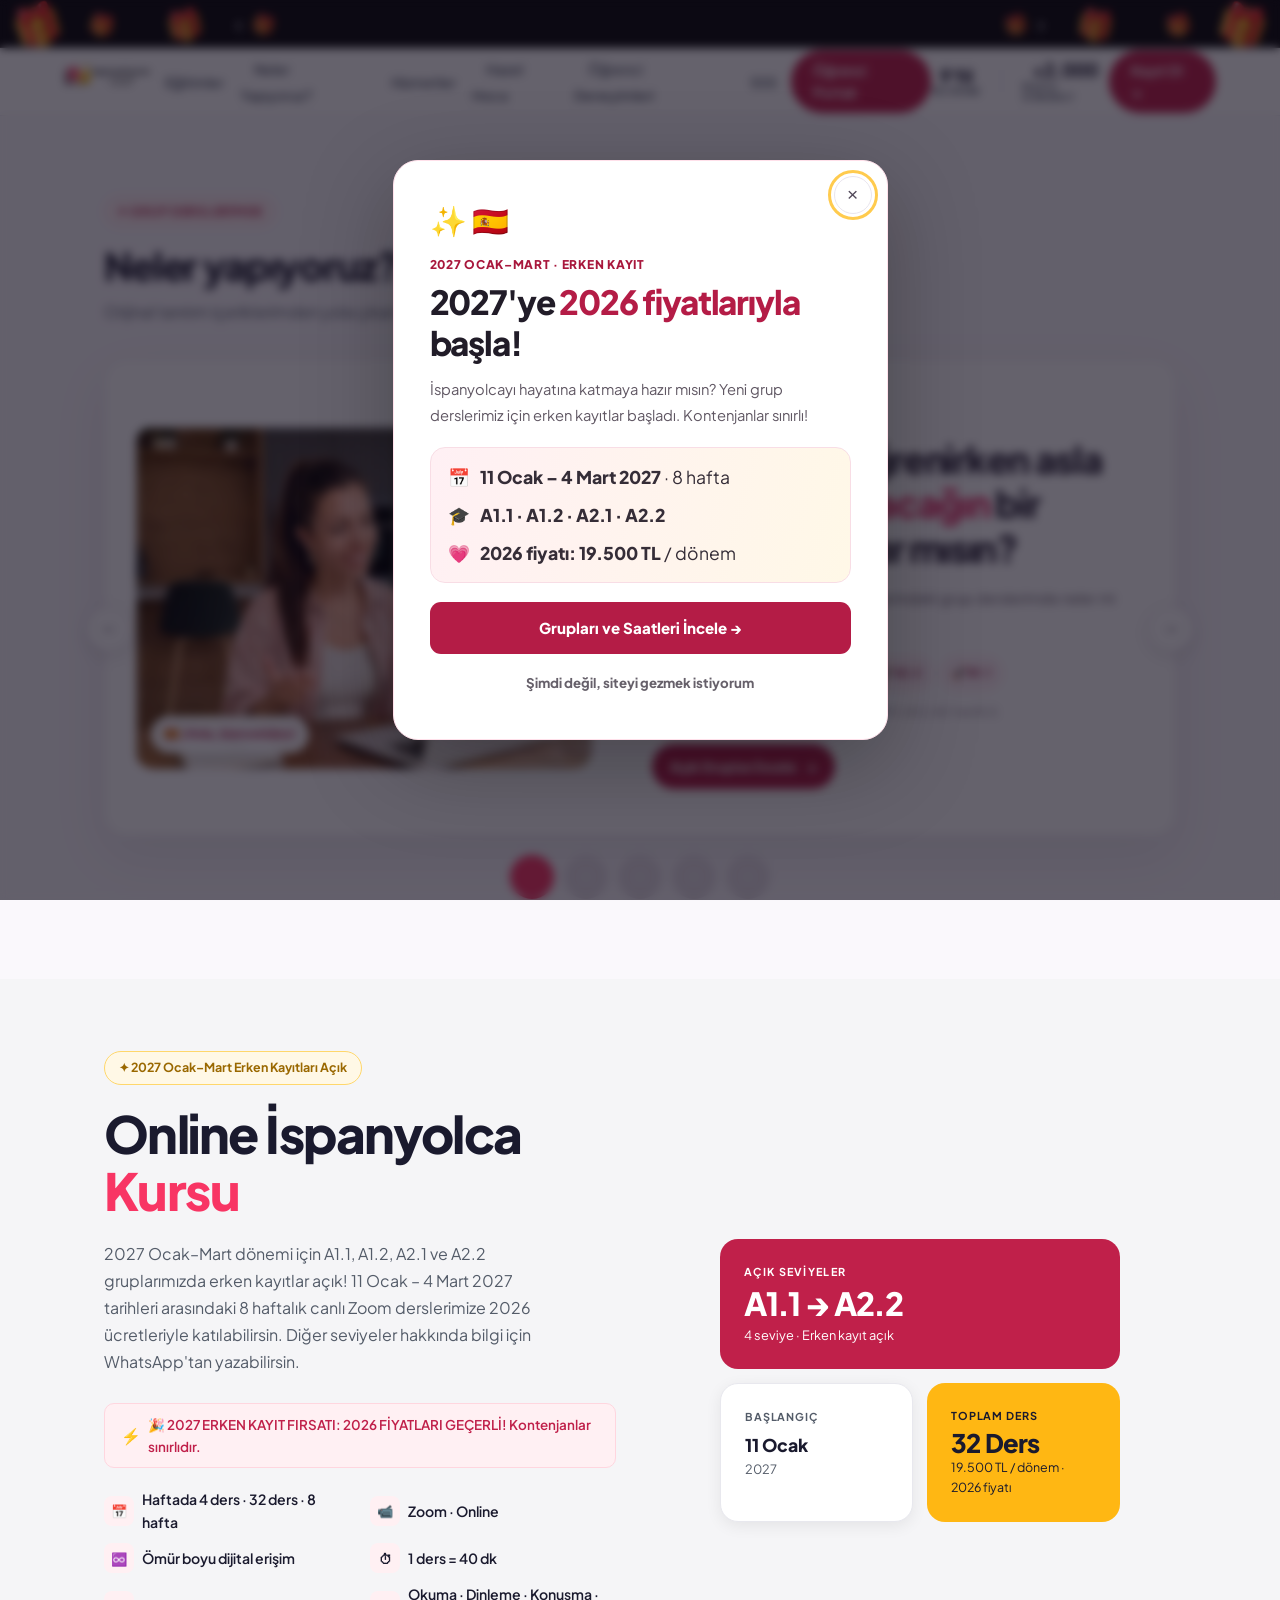
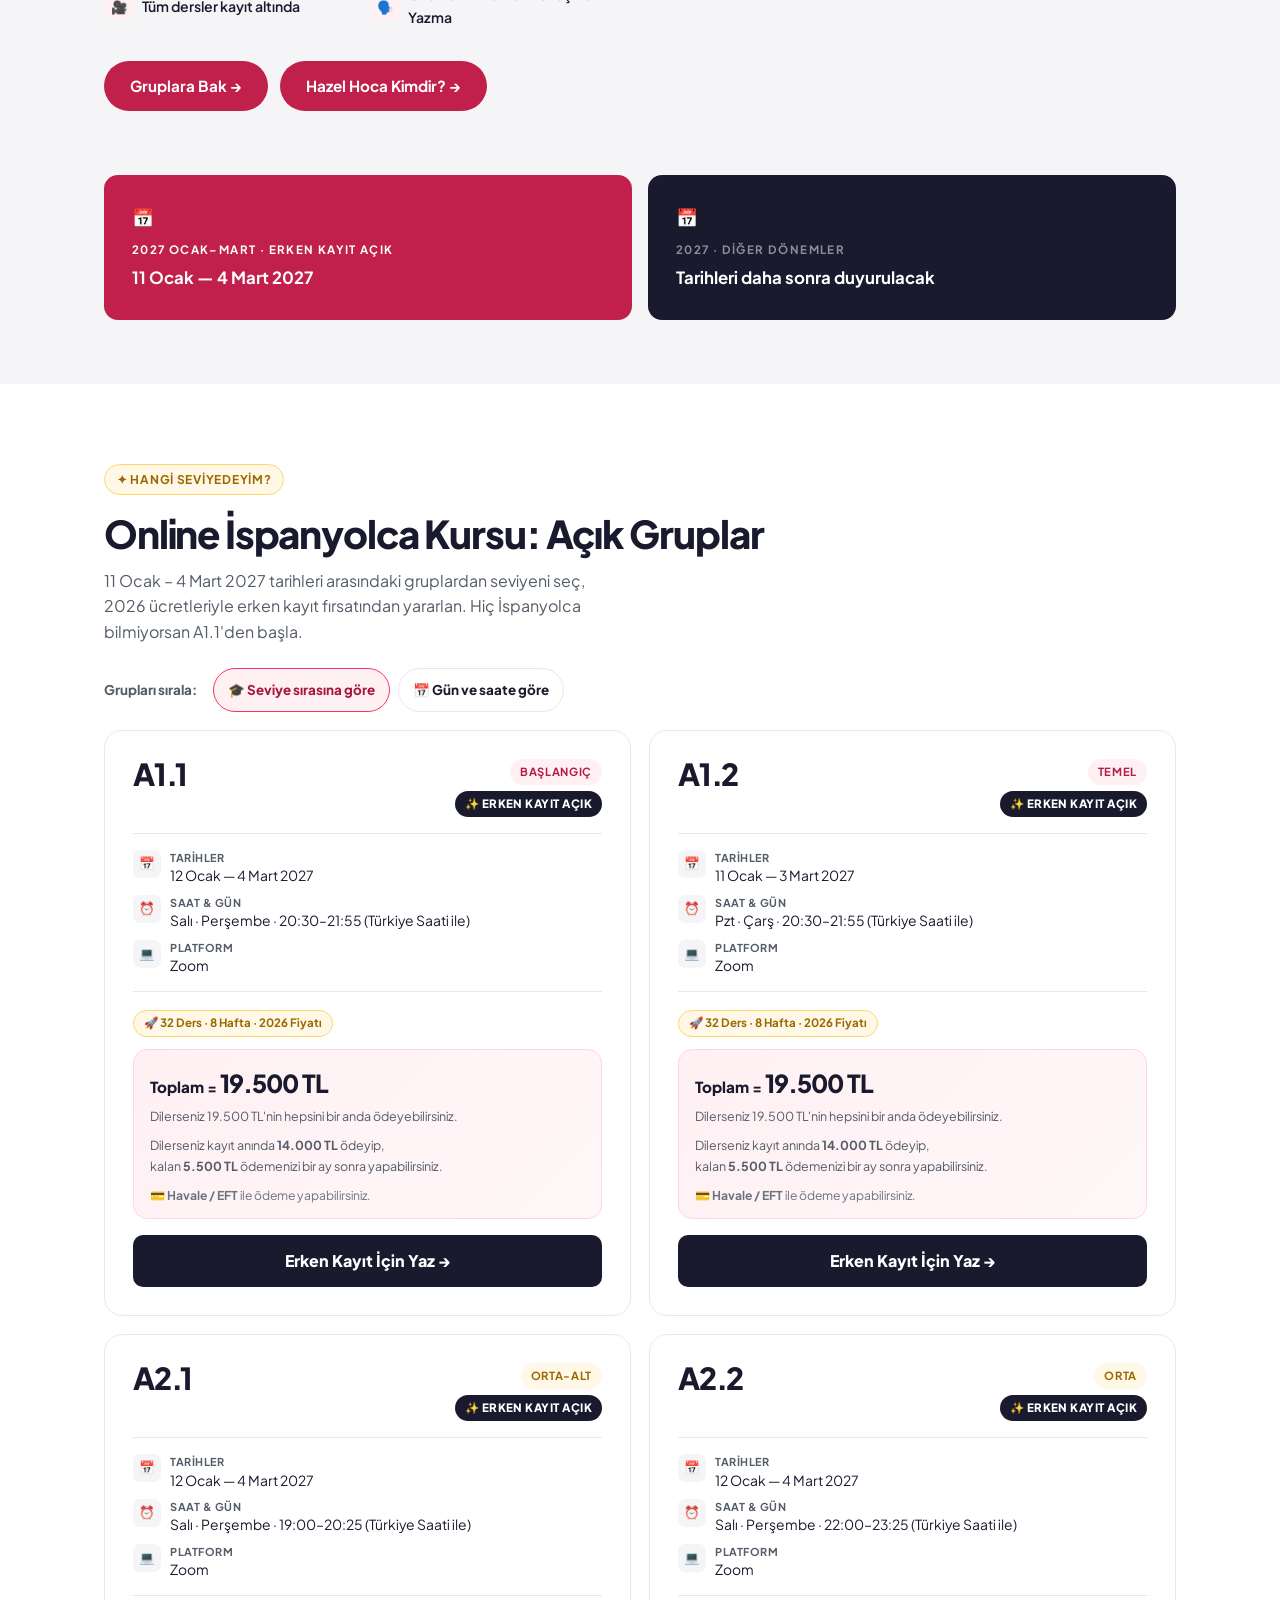
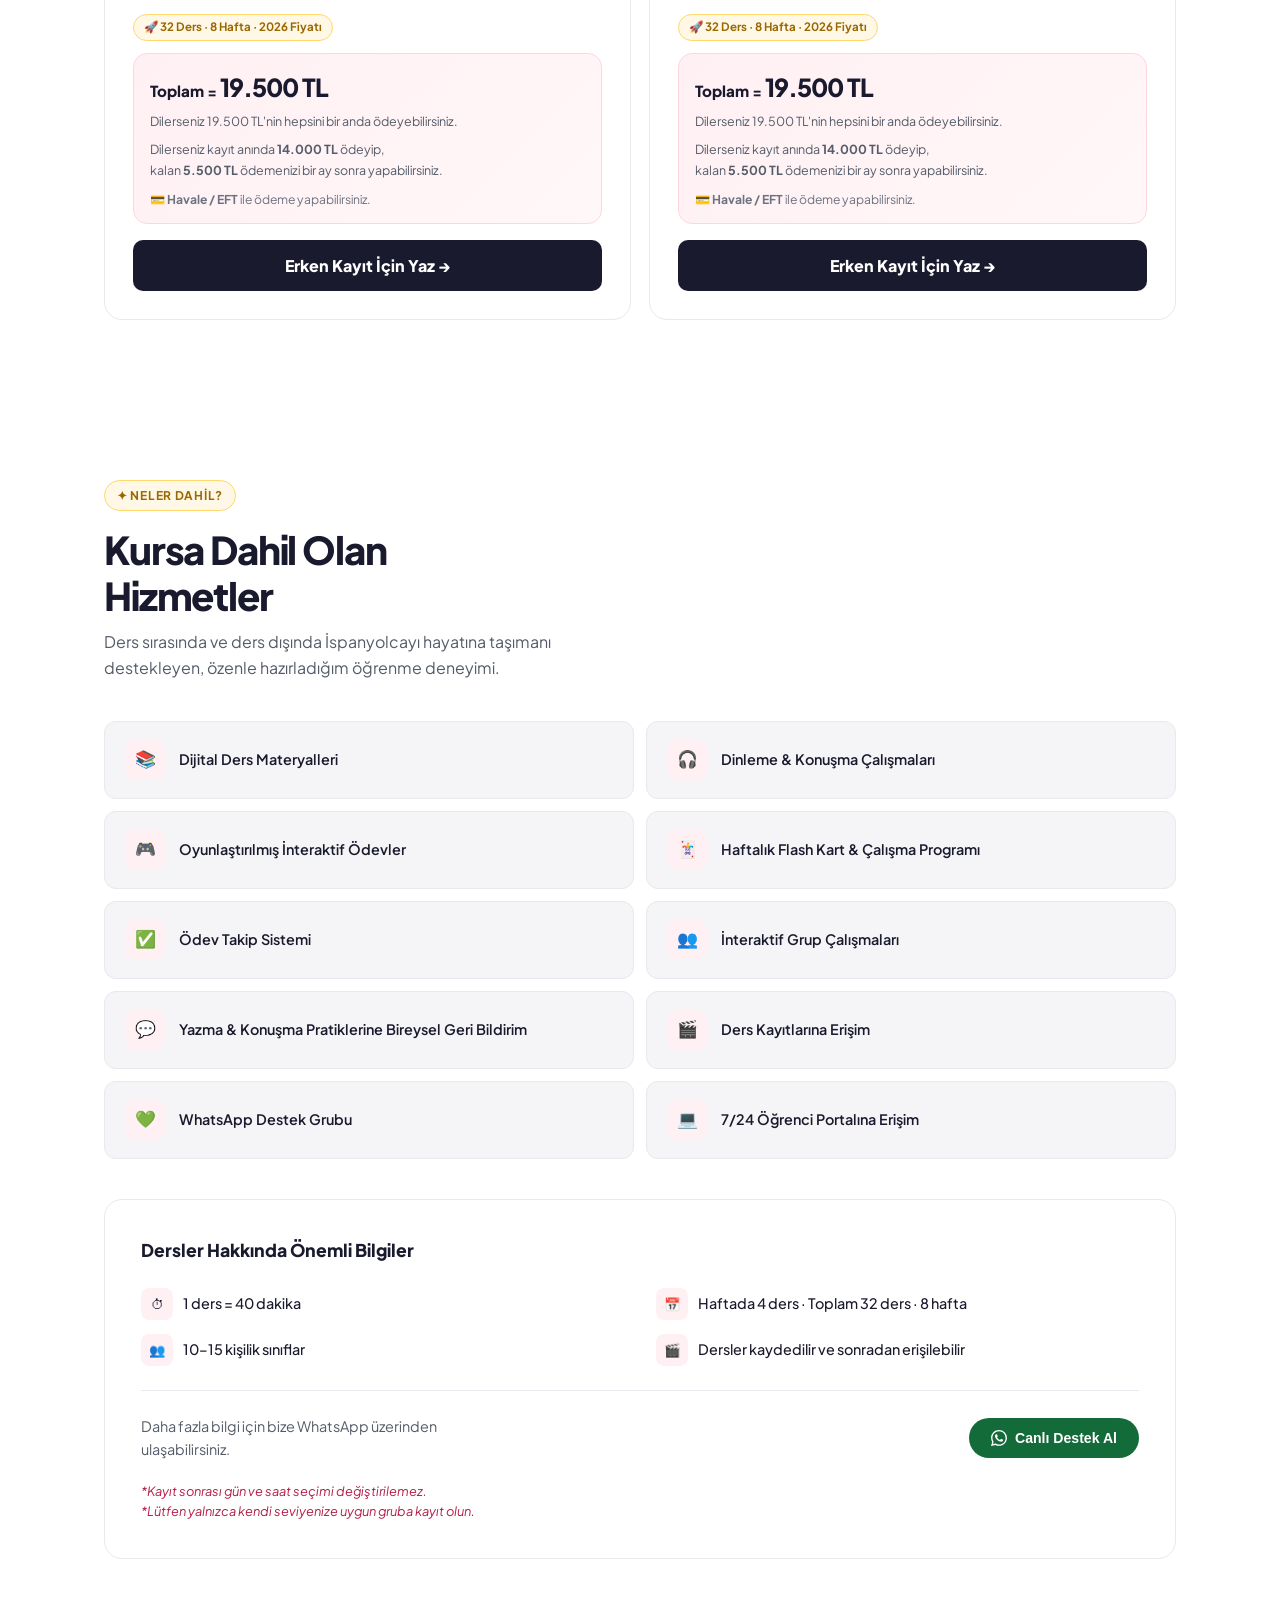
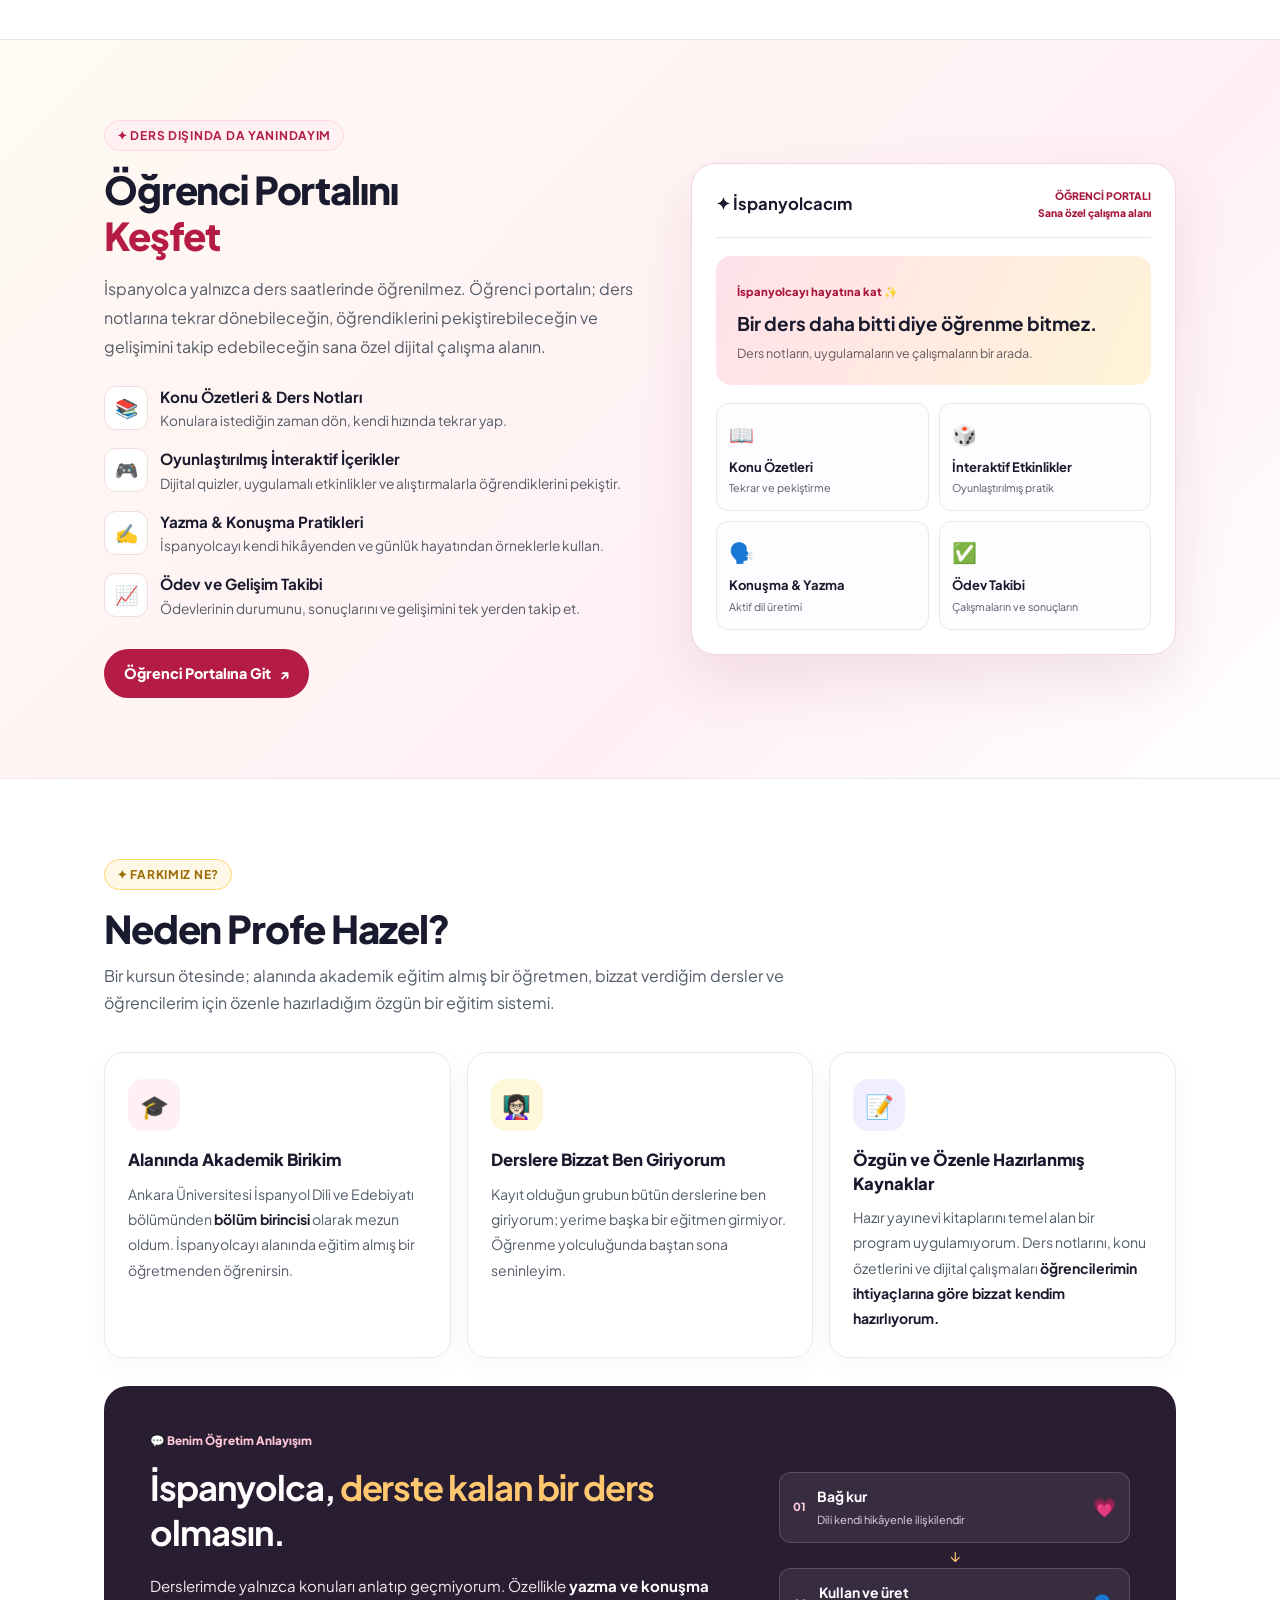
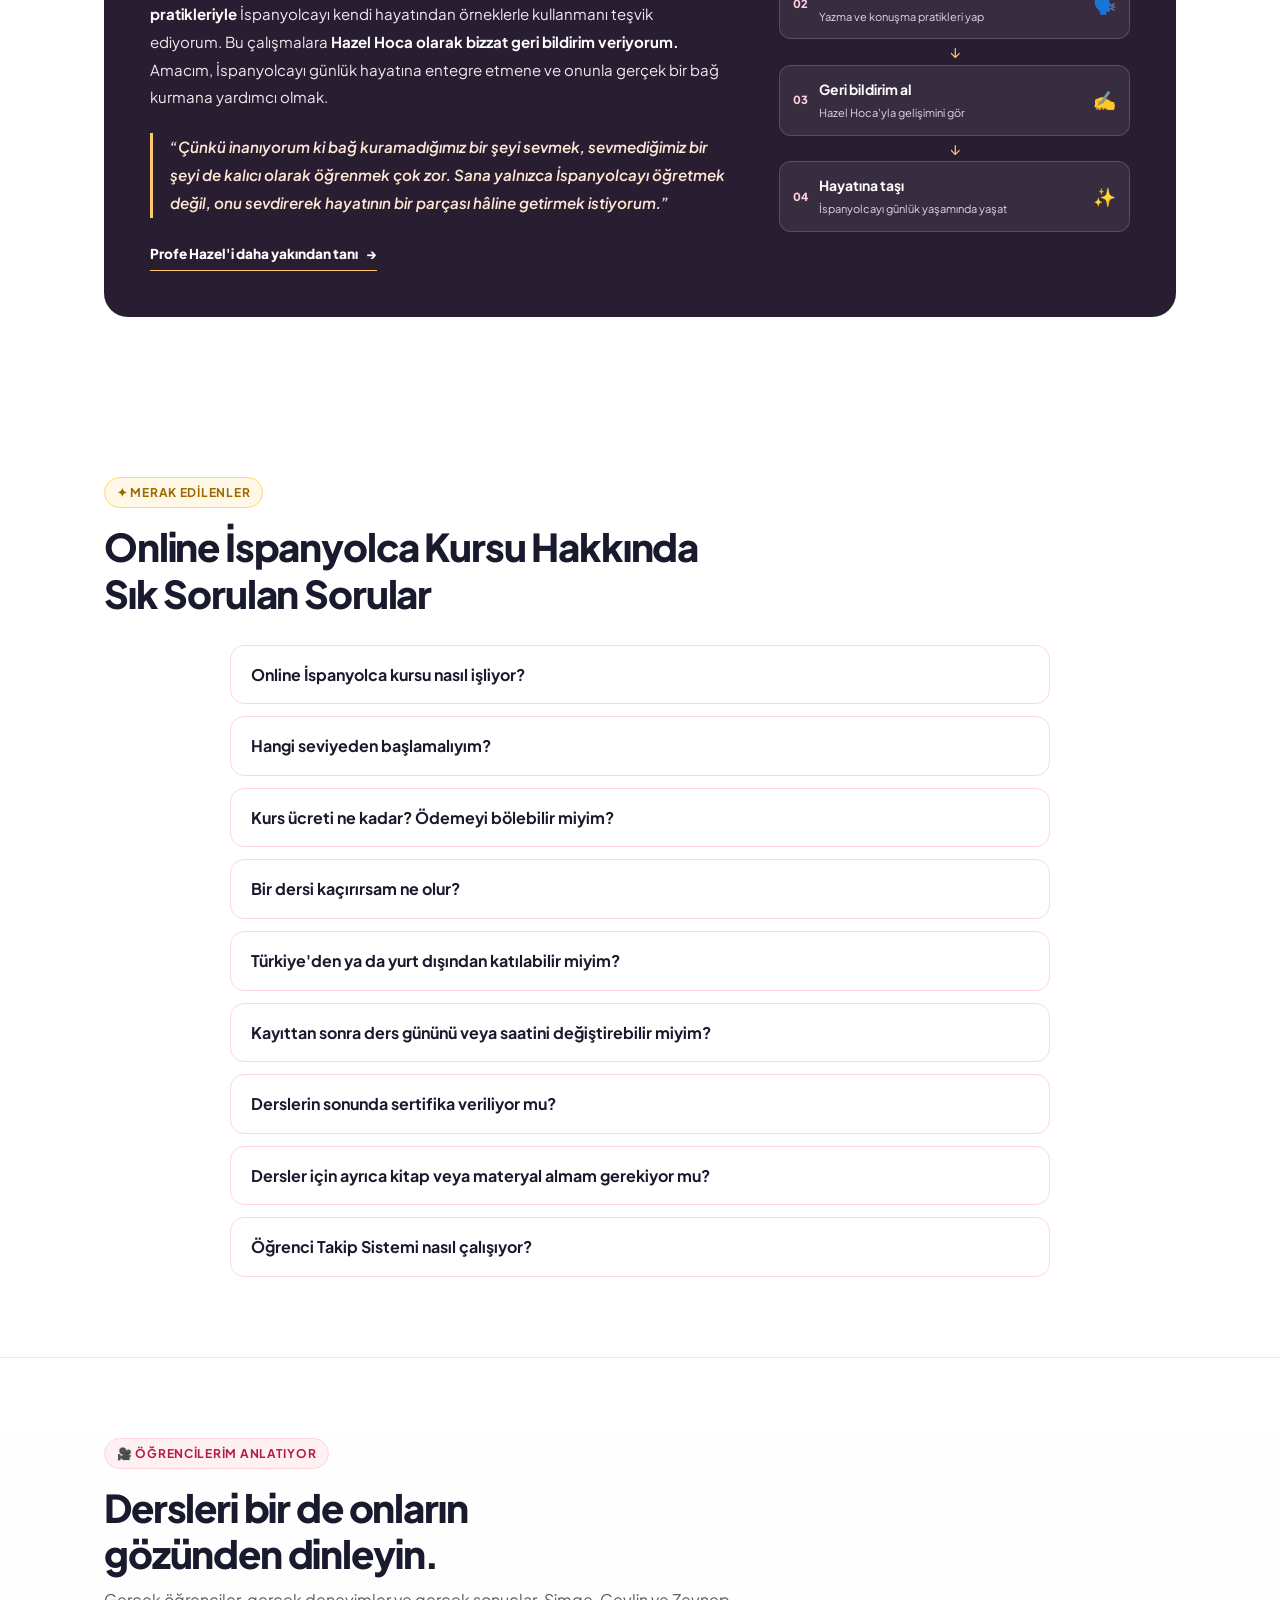
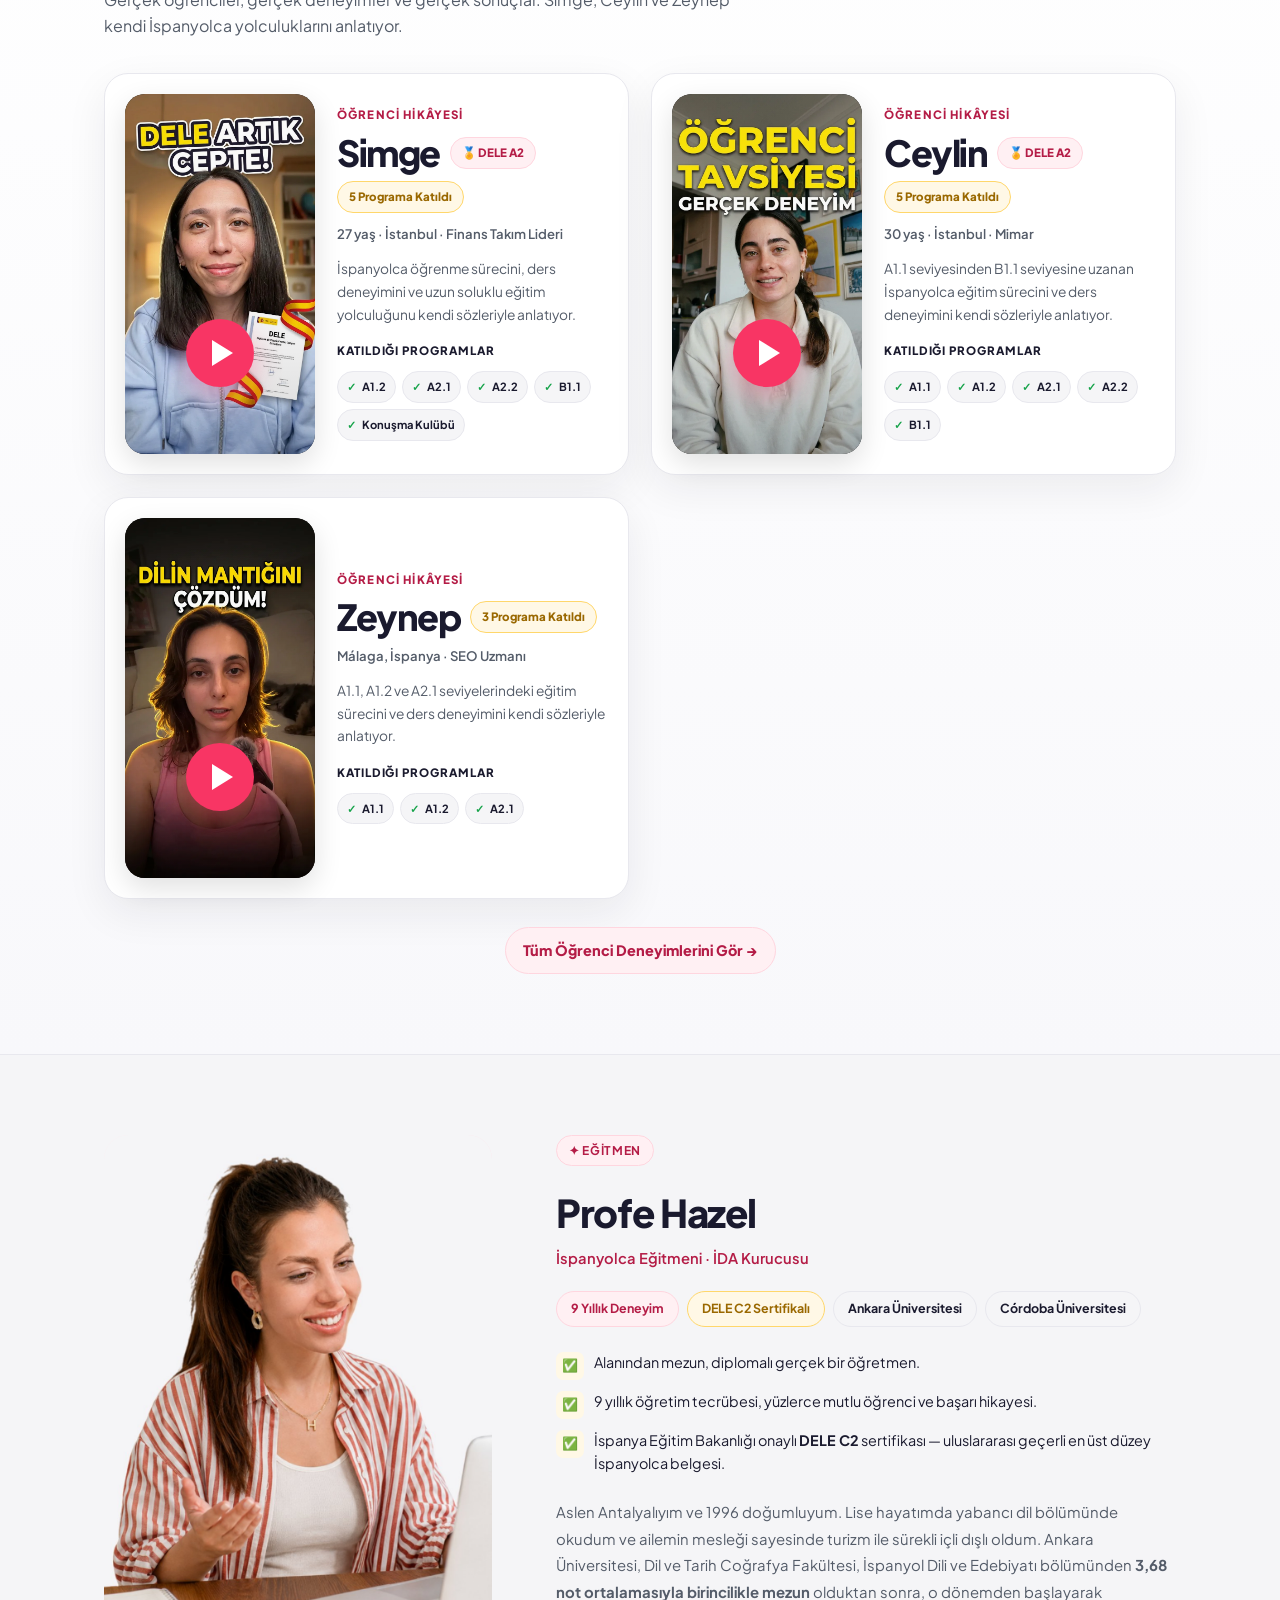
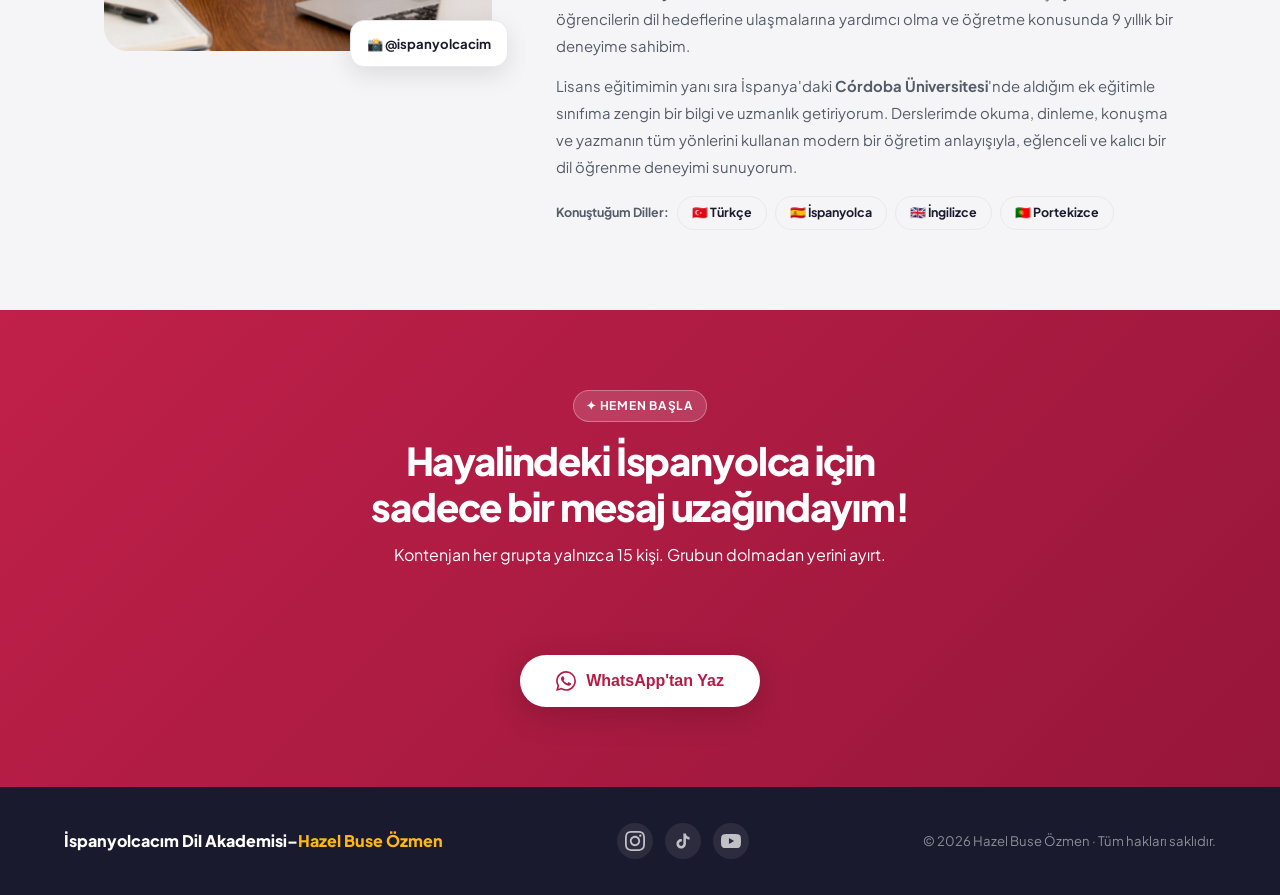
==== index.html @ 668ab7a8 "Temsili WhatsApp sohbetini gerçek el ve telefon fotoğrafına yerleştir, slayt numaralarını kaldır" ====
<!DOCTYPE html><html lang="tr"><head><meta charset="utf-8"/><meta content="width=device-width, initial-scale=1.0" name="viewport"/><meta content="Online İspanyolca kursu. Deneyimli eğitmenle DELE hazırlık ve A1, A2, B1, B2, C1, C2 seviyelerinde canlı derslerle İspanyolca öğrenin." name="description"/><link href="https://www.ispanyolcacim.com/" rel="canonical"/><meta content="website" property="og:type"/><meta content="https://www.ispanyolcacim.com/" property="og:url"/><meta content="Online İspanyolca Kursu | Zoom'da Canlı Grup Dersleri" property="og:title"/><meta content="Online İspanyolca kursu. Deneyimli eğitmenle DELE hazırlık ve A1, A2, B1, B2, C1, C2 seviyelerinde canlı derslerle İspanyolca öğrenin." property="og:description"/><meta content="https://www.ispanyolcacim.com/images/slide-1.jpg" property="og:image"/><meta content="tr_TR" property="og:locale"/><meta content="İspanyolcacım Dil Akademisi" property="og:site_name"/><meta content="summary_large_image" name="twitter:card"/><meta content="Online İspanyolca Kursu | Zoom'da Canlı Grup Dersleri" name="twitter:title"/><meta content="Online İspanyolca kursu. Deneyimli eğitmenle DELE hazırlık ve A1, A2, B1, B2, C1, C2 seviyelerinde canlı derslerle İspanyolca öğrenin." name="twitter:description"/><meta content="https://www.ispanyolcacim.com/images/slide-1.jpg" name="twitter:image"/><link href="images/favicon.png" rel="icon" type="image/png"/><title>Online İspanyolca Kursu | Canlı Grup Dersleri - İspanyolcacım</title><link href="https://fonts.googleapis.com/css2?family=Plus+Jakarta+Sans:wght@300;400;500;600;700;800&amp;display=swap" rel="stylesheet"/><style>*,*::before,*::after{box-sizing:border-box;margin:0;padding:0}:root{--pink:#F83564;--pink-soft:#FFF0F3;--pink-mid:#FFD6DF;--amber:#FFB713;--amber-soft:#FFF8E6;--dark:#1A1A2E;--gray:#6B7280;--gray-light:#F5F5F7;--white:#FFFFFF;--border:#E8E8EE;--radius:14px}html{scroll-behavior:smooth}body{font-family:'Plus Jakarta Sans',sans-serif;background:var(--white);color:var(--dark);line-height:1.6;overflow-x:hidden}.announce-bar{background:var(--amber);color:var(--dark);text-align:center;padding:10px 5vw;font-size:.85rem;font-weight:700;letter-spacing:.01em;position:relative}.announce-bar span{font-weight:800}nav{position:sticky;top:0;z-index:100;background:rgba(255,255,255,0.96);backdrop-filter:blur(10px);border-bottom:1px solid var(--border);padding:0 5vw;display:flex;align-items:center;justify-content:space-between;height:68px}.nav-logo img{height:44px;width:auto;object-fit:contain}.nav-links{display:flex;align-items:center;gap:2px;list-style:none}.nav-links a{text-decoration:none;font-size:.88rem;font-weight:600;color:var(--gray);padding:8px 14px;border-radius:8px;transition:color .2s,background .2s}.nav-links a:hover{color:var(--dark);background:var(--gray-light)}.btn-primary{padding:10px 22px;border-radius:100px;background:var(--pink);color:white;font-size:.85rem;font-weight:700;text-decoration:none;transition:background .2s,transform .15s}.btn-primary:hover{background:#e0224f;transform:scale(1.03)}.nav-stats{display:flex;align-items:center;gap:20px}.nav-stat{display:flex;flex-direction:column;align-items:center;line-height:1.1}.nav-stat-val{font-size:1.15rem;font-weight:800;letter-spacing:-.03em;color:var(--dark)}.nav-stat-val .counter{display:inline}.nav-stat-label{font-size:.62rem;font-weight:700;letter-spacing:.06em;text-transform:uppercase;color:var(--gray)}.nav-stat-divider{width:1px;height:28px;background:var(--border)}@media (max-width:900px){.nav-stats{display:none}}@media (max-width:700px){.nav-links{display:none}}.hero-wrap{background:var(--gray-light)}.hero{padding:72px 5vw 64px;max-width:1200px;margin:0 auto;display:grid;grid-template-columns:1fr 1fr;gap:48px;align-items:center}@media (max-width:860px){.hero{grid-template-columns:1fr}.hero-visual{display:none}}.hero-badge{display:inline-flex;align-items:center;gap:6px;background:var(--amber-soft);border:1px solid #FFD76B;color:#9A6800;font-size:.78rem;font-weight:700;padding:6px 14px;border-radius:100px;margin-bottom:20px}.hero h1{font-size:clamp(2rem,4.5vw,3.2rem);font-weight:800;line-height:1.12;letter-spacing:-.03em;margin-bottom:20px}.hero h1 em{color:var(--pink);font-style:normal}.hero-desc{font-size:1rem;color:var(--gray);line-height:1.7;max-width:440px;margin-bottom:28px}.hero-features{display:grid;grid-template-columns:1fr 1fr;gap:10px 20px;margin-bottom:32px}.feat{display:flex;align-items:center;gap:8px;font-size:.88rem;font-weight:600}.feat-icon{width:30px;height:30px;border-radius:8px;background:var(--pink-soft);display:flex;align-items:center;justify-content:center;font-size:.82rem;flex-shrink:0}.hero-actions{display:flex;align-items:center;gap:12px;flex-wrap:wrap}.btn-hero{padding:13px 26px;border-radius:100px;background:var(--pink);color:white;font-size:.95rem;font-weight:700;text-decoration:none;transition:background .2s,transform .15s;display:inline-flex;align-items:center;gap:6px}.btn-hero:hover{background:#e0224f;transform:scale(1.03)}.btn-hero-ghost{padding:13px 26px;border-radius:100px;border:1.5px solid #FFE3E9;color:var(--pink);font-size:.9rem;font-weight:700;text-decoration:none;background:#FFF7F8;transition:background .2s,transform .15s;display:inline-flex;align-items:center;gap:6px}.btn-hero-ghost:hover{background:var(--pink-mid);transform:scale(1.03)}.hero-visual{display:flex;justify-content:center;align-items:center}.hero-cards{display:grid;grid-template-columns:1fr 1fr;grid-template-rows:auto auto;gap:14px;width:100%;max-width:400px}.hc{border-radius:18px;padding:24px}.hc-levels{grid-column:1 / 3;background:var(--pink);color:white}.hc-levels .hc-eyebrow{font-size:.68rem;font-weight:700;letter-spacing:.12em;text-transform:uppercase;opacity:.7;margin-bottom:6px}.hc-levels .hc-big{font-size:2rem;font-weight:800;letter-spacing:-.04em;line-height:1;margin-bottom:6px}.hc-levels .hc-sub{font-size:.8rem;opacity:.75}.hc-start{background:white;border:1.5px solid var(--border);box-shadow:0 4px 16px rgba(0,0,0,.07)}.hc-start .hc-label{font-size:.68rem;font-weight:700;color:var(--gray);letter-spacing:.08em;text-transform:uppercase;margin-bottom:5px}.hc-start .hc-val{font-size:1.1rem;font-weight:800}.hc-start .hc-year{font-size:.8rem;color:var(--gray)}.hc-count{background:var(--amber);color:var(--dark)}.hc-count .hc-label{font-size:.68rem;font-weight:700;opacity:.65;letter-spacing:.08em;text-transform:uppercase;margin-bottom:5px}.hc-count .hc-val{font-size:1.6rem;font-weight:800;letter-spacing:-.03em;line-height:1;margin-bottom:3px}.hc-count .hc-sub{font-size:.78rem;opacity:.75}.donemler-wrap{background:var(--gray-light);padding:0 0 64px}.donemler-inner{max-width:1200px;margin:0 auto;padding:0 5vw}.donem-grid{display:grid;grid-template-columns:repeat(2,1fr);gap:16px}@media (max-width:700px){.donem-grid{grid-template-columns:1fr}}.donem-card{border-radius:var(--radius);padding:28px;transition:transform .2s;cursor:default}.donem-card:hover{transform:translateY(-3px)}.dc-pink{background:var(--pink);color:white}.dc-amber{background:var(--amber);color:var(--dark)}.dc-dark{background:var(--dark);color:white}.donem-card .dc-icon{font-size:1.1rem;margin-bottom:10px}.donem-card .dc-name{font-size:.72rem;font-weight:700;letter-spacing:.12em;text-transform:uppercase;opacity:.7;margin-bottom:6px}.donem-card .dc-dates{font-size:1.05rem;font-weight:700}.section-wrap{max-width:1200px;margin:0 auto;padding:80px 5vw}.section-tag{display:inline-flex;align-items:center;gap:6px;background:var(--amber-soft);border:1px solid #FFD76B;color:#9A6800;font-size:.75rem;font-weight:700;letter-spacing:.06em;text-transform:uppercase;padding:5px 12px;border-radius:100px;margin-bottom:16px}.section-tag.pink-tag{background:var(--pink-soft);border-color:var(--pink-mid);color:var(--pink)}.section-title{font-size:clamp(1.6rem,3.5vw,2.4rem);font-weight:800;letter-spacing:-.03em;line-height:1.2}.section-sub{margin-top:10px;font-size:1rem;color:var(--gray);max-width:520px}#gruplar{background:white}.groups-grid{display:grid;grid-template-columns:repeat(2,1fr);gap:18px;margin-top:40px}@media (max-width:640px){.groups-grid{grid-template-columns:1fr}}.group-card{border:1.5px solid var(--border);border-radius:18px;padding:28px;display:flex;flex-direction:column;gap:16px;background:white;transition:border-color .2s,box-shadow .2s,transform .2s}.group-card:hover{border-color:var(--pink);box-shadow:0 8px 32px rgba(248,53,100,.1);transform:translateY(-4px)}.gc-top{display:flex;align-items:flex-start;justify-content:space-between}.gc-level{font-size:1.9rem;font-weight:800;letter-spacing:-.04em;line-height:1}.gc-badge{font-size:.7rem;font-weight:700;letter-spacing:.06em;text-transform:uppercase;padding:4px 10px;border-radius:100px}.badge-pink{background:var(--pink-soft);color:var(--pink)}.badge-amber{background:var(--amber-soft);color:#9A6800}.gc-divider{height:1px;background:var(--border)}.gc-rows{display:flex;flex-direction:column;gap:9px}.gc-row{display:flex;align-items:flex-start;gap:9px}.gc-row-icon{width:28px;height:28px;border-radius:7px;background:var(--gray-light);display:flex;align-items:center;justify-content:center;font-size:.78rem;flex-shrink:0}.gc-row-text{font-size:.87rem;line-height:1.4}.gc-row-text b{display:block;font-size:.68rem;letter-spacing:.05em;text-transform:uppercase;color:var(--gray);margin-bottom:1px}.gc-price-wrap{margin-top:auto;padding-top:16px;border-top:1px solid var(--border)}.gc-lesson-count{display:inline-flex;align-items:center;gap:5px;background:var(--amber-soft);border:1px solid #FFD76B;color:#9A6800;font-size:.72rem;font-weight:700;padding:3px 10px;border-radius:100px;margin-bottom:8px}.gc-earlybird-badge{display:inline-flex;align-items:center;gap:5px;background:var(--pink);color:white;font-size:.68rem;font-weight:800;letter-spacing:.02em;padding:4px 10px;border-radius:100px;margin-bottom:8px;margin-left:6px;animation:pulse-badge 2s ease-in-out infinite}@keyframes pulse-badge{0%,100%{transform:scale(1)}50%{transform:scale(1.04)}}.gc-price-old{font-size:.95rem;color:var(--gray);text-decoration:line-through;font-weight:600;margin-right:8px}.gc-price-sub{font-size:.78rem;color:var(--gray);margin-top:3px}.gc-price{font-size:1.55rem;font-weight:800;letter-spacing:-.03em}.gc-price-box{background:linear-gradient(135deg,#FFF0F3,#FFF7F8);border:1.5px solid #FFD6DF;border-radius:14px;padding:14px 16px;margin-top:4px}.gc-price-deadline-row{display:flex;align-items:baseline;justify-content:space-between;gap:8px;flex-wrap:wrap;margin-bottom:6px}.gc-price-now{font-size:.78rem;font-weight:700;color:var(--pink)}.gc-price-after{font-size:.72rem;font-weight:600;color:var(--gray);background:white;border:1px solid var(--border);border-radius:100px;padding:3px 10px}.gc-pay-info{font-size:.76rem;color:#6b7280;margin-top:10px;line-height:1.5}.gc-pay-info b{color:var(--text);font-weight:700}.gc-seats{margin-top:14px}.gc-seats-label{font-size:.8rem;font-weight:800;color:var(--text);margin-bottom:7px}.seats-track{height:11px;background:var(--border);border-radius:100px;overflow:hidden}.seats-fill{height:100%;background:linear-gradient(90deg,var(--pink),#ff5c80);border-radius:100px}.gc-cta{display:flex;align-items:center;justify-content:center;gap:8px;padding:13px;border-radius:10px;background:var(--dark);color:white;font-weight:800;font-size:1rem;text-decoration:none;transition:background .2s,transform .15s}.gc-cta:hover{background:#2A2A45;transform:scale(1.02)}.gc-urgency{display:inline-flex;align-items:center;gap:5px;background:var(--dark);color:white;font-size:.72rem;font-weight:800;letter-spacing:.04em;text-transform:uppercase;padding:4px 10px;border-radius:100px;margin-left:8px}#slider-section{background:var(--gray-light)}.slider-outer{margin-top:40px;position:relative}.slider-track-wrap{overflow:hidden;border-radius:20px;background:var(--gray-light)}.slider-track{display:flex;transition:transform .45s cubic-bezier(.4,0,.2,1)}.slide{min-width:100%;display:flex;align-items:center;justify-content:center;padding:10px 24px}.slide img{max-height:460px;width:auto;max-width:100%;object-fit:contain;border-radius:16px;box-shadow:0 8px 32px rgba(0,0,0,0.06)}.slider-btn{position:absolute;top:50%;transform:translateY(-50%);width:44px;height:44px;border-radius:50%;background:white;border:1.5px solid var(--border);box-shadow:0 4px 16px rgba(0,0,0,.1);display:flex;align-items:center;justify-content:center;cursor:pointer;font-size:1.1rem;color:var(--dark);transition:background .2s,border-color .2s;z-index:10}.slider-btn:hover{background:var(--pink);color:white;border-color:var(--pink)}.slider-btn.prev{left:4px}.slider-btn.next{right:4px}.slider-dots{display:flex;justify-content:center;gap:8px;margin-top:20px}.dot{width:8px;height:8px;border-radius:50%;background:var(--border);cursor:pointer;transition:background .2s,width .2s;border:none}.dot.active{background:var(--pink);width:22px;border-radius:4px}#hizmetler{background:white}.hizmet-grid{display:grid;grid-template-columns:1fr 1fr;gap:12px;margin-top:40px}@media (max-width:600px){.hizmet-grid{grid-template-columns:1fr}}.hizmet-item{display:flex;align-items:center;gap:14px;background:var(--gray-light);border-radius:12px;padding:18px 20px;border:1px solid var(--border)}.hizmet-icon{width:40px;height:40px;border-radius:10px;background:var(--pink-soft);display:flex;align-items:center;justify-content:center;font-size:1.05rem;flex-shrink:0}.hizmet-text{font-size:.9rem;font-weight:600}.bilgiler-card{margin-top:40px;background:white;border:1.5px solid var(--border);border-radius:18px;padding:36px}.bilgiler-title{font-weight:800;font-size:1.1rem;margin-bottom:24px}.bilgiler-grid{display:grid;grid-template-columns:1fr 1fr;gap:14px 32px}@media (max-width:600px){.bilgiler-grid{grid-template-columns:1fr}}.bilgi-row{display:flex;align-items:center;gap:10px;font-size:.9rem;font-weight:500}.bilgi-icon{width:32px;height:32px;border-radius:8px;background:var(--pink-soft);display:flex;align-items:center;justify-content:center;font-size:.82rem;flex-shrink:0}.whatsapp-row{margin-top:24px;padding-top:24px;border-top:1px solid var(--border);display:flex;align-items:center;justify-content:space-between;flex-wrap:wrap;gap:16px}.whatsapp-row p{font-size:.9rem;color:var(--gray);max-width:360px}.btn-wa{display:inline-flex;align-items:center;gap:8px;background:#25D366;color:white;padding:12px 22px;border-radius:100px;font-weight:700;font-size:.88rem;text-decoration:none;transition:background .2s,transform .15s}.btn-wa:hover{background:#1ebe5d;transform:scale(1.03)}.uyari-text{margin-top:20px;font-size:.8rem;color:var(--pink);font-style:italic;line-height:1.6}#hazel{background:var(--gray-light)}.hazel-wrap{display:grid;grid-template-columns:1fr 1.6fr;gap:64px;align-items:flex-start}@media (max-width:780px){.hazel-wrap{grid-template-columns:1fr;gap:32px}}.hazel-photo-box{position:relative}.hazel-photo{width:100%;aspect-ratio:3/4;border-radius:24px;overflow:hidden;background:linear-gradient(135deg,var(--pink-soft),var(--pink-mid));display:flex;align-items:center;justify-content:center}.hazel-photo img{width:100%;height:100%;object-fit:cover;object-position:top}.hazel-photo-placeholder{display:flex;flex-direction:column;align-items:center;justify-content:center;gap:10px;color:var(--pink);font-size:.85rem;font-weight:600;text-align:center;padding:20px}.hazel-photo-placeholder span{font-size:3rem}.hazel-insta{position:absolute;bottom:-16px;right:-16px;background:white;border:1.5px solid var(--border);border-radius:14px;padding:12px 16px;box-shadow:0 8px 24px rgba(0,0,0,.1);display:flex;align-items:center;gap:8px;font-size:.82rem;font-weight:700;text-decoration:none;color:var(--dark)}.hazel-stat-chips{display:flex;flex-wrap:wrap;gap:8px;margin-bottom:24px}.hchip{padding:7px 14px;border-radius:100px;font-size:.78rem;font-weight:700;border:1.5px solid var(--border);color:var(--dark)}.hchip.pink{background:var(--pink-soft);border-color:var(--pink-mid);color:var(--pink)}.hchip.amber{background:var(--amber-soft);border-color:#FFD76B;color:#9A6800}.hazel-name{font-size:clamp(1.8rem,3vw,2.4rem);font-weight:800;letter-spacing:-.03em;margin-bottom:4px}.hazel-title-tag{font-size:.92rem;font-weight:600;color:var(--pink);margin-bottom:20px}.hazel-highlights{display:flex;flex-direction:column;gap:10px;margin-bottom:24px}.hl-row{display:flex;align-items:flex-start;gap:10px;font-size:.9rem;line-height:1.6}.hl-row span{flex:1}.hl-icon{width:28px;height:28px;border-radius:7px;background:var(--amber-soft);display:flex;align-items:center;justify-content:center;font-size:.8rem;flex-shrink:0;margin-top:1px}.hazel-bio-text{font-size:.93rem;color:var(--gray);line-height:1.8;margin-bottom:14px}.lang-chips{display:flex;flex-wrap:wrap;gap:8px;margin-top:16px;align-items:center}.lang-label{font-size:.78rem;font-weight:700;color:var(--gray)}.lang-chip{padding:6px 14px;border-radius:100px;font-size:.78rem;font-weight:700;background:var(--gray-light);border:1px solid var(--border);color:var(--dark)}#iletisim{background:linear-gradient(135deg,var(--pink) 0%,#c0204a 100%);padding:80px 5vw;text-align:center}#iletisim .section-tag{background:rgba(255,255,255,.15);border-color:rgba(255,255,255,.3);color:white}#iletisim .section-title{color:white;margin-bottom:12px}#iletisim .section-sub{color:rgba(255,255,255,.75);margin:10px auto 36px}.btn-wa-large{display:inline-flex;align-items:center;gap:10px;background:white;color:var(--pink);padding:16px 36px;border-radius:100px;font-size:1rem;font-weight:800;text-decoration:none;box-shadow:0 8px 32px rgba(0,0,0,.18);transition:transform .2s}.btn-wa-large:hover{transform:scale(1.05)}footer{background:var(--dark);color:rgba(255,255,255,.5);padding:36px 5vw;display:flex;align-items:center;justify-content:space-between;flex-wrap:wrap;gap:12px;font-size:.82rem}.footer-logo{font-weight:800;color:white;font-size:1rem}.footer-logo .footer-brand,.footer-logo .footer-sep{color:white}.footer-logo .footer-owner{color:var(--amber)}.footer-socials{display:flex;align-items:center;gap:12px}.social-icon{width:36px;height:36px;border-radius:50%;background:rgba(255,255,255,.08);display:flex;align-items:center;justify-content:center;color:rgba(255,255,255,.7);transition:background .2s,color .2s,transform .2s}.social-icon:hover{background:var(--pink);color:white;transform:translateY(-2px)}#ogrenci-deneyimleri-home{background:linear-gradient(180deg,#ffffff 0%,#f8f8fb 100%);border-top:1px solid var(--border);border-bottom:1px solid var(--border)}.home-student-head{display:flex;align-items:flex-end;justify-content:space-between;gap:24px;margin-bottom:34px}.home-student-head .section-sub{max-width:650px}.home-story-card{display:grid;grid-template-columns:minmax(260px,360px) 1fr;gap:38px;align-items:center;background:#fff;border:1.5px solid var(--border);border-radius:24px;padding:28px;box-shadow:0 14px 42px rgba(26,26,46,.07)}.home-video{width:100%;max-width:340px;margin:0 auto;aspect-ratio:9 / 16;border-radius:20px;overflow:hidden;background:#111;position:relative;box-shadow:0 10px 28px rgba(0,0,0,.12)}.home-video-cover{position:absolute;inset:0;border:0;padding:0;margin:0;width:100%;height:100%;cursor:pointer;background:#111;overflow:hidden}.home-video-cover img{width:100%;height:100%;display:block;object-fit:cover;transition:transform .35s ease,filter .35s ease}.home-video-cover::after{content:"";position:absolute;inset:0;background:linear-gradient(180deg,rgba(0,0,0,.02) 55%,rgba(0,0,0,.16) 100%);pointer-events:none}.home-video-cover:hover img{transform:scale(1.025)}.home-play{position:absolute;left:50%;top:62%;transform:translate(-50%,-50%);z-index:3;width:78px;height:78px;border-radius:50%;background:var(--pink);box-shadow:0 10px 28px rgba(248,53,100,.35);display:flex;align-items:center;justify-content:center;transition:transform .2s ease,box-shadow .2s ease}.home-play::before{content:"";margin-left:5px;width:0;height:0;border-top:13px solid transparent;border-bottom:13px solid transparent;border-left:21px solid #fff}.home-video-cover:hover .home-play{transform:translate(-50%,-50%) scale(1.08);box-shadow:0 14px 34px rgba(248,53,100,.45)}.home-video iframe{width:100%;height:100%;border:0;display:block}.home-story-kicker{color:var(--pink);font-size:.72rem;font-weight:800;letter-spacing:.1em;text-transform:uppercase;margin-bottom:10px}.home-story-name-row{display:flex;align-items:center;gap:10px;flex-wrap:wrap;margin-bottom:10px}.home-story-name{font-size:clamp(2rem,4.5vw,3rem);font-weight:800;letter-spacing:-.04em;line-height:1}.home-story-badge{display:inline-flex;align-items:center;padding:6px 11px;border-radius:100px;font-size:.72rem;font-weight:800}.home-story-badge.pink{background:var(--pink-soft);border:1px solid var(--pink-mid);color:var(--pink)}.home-story-badge.amber{background:var(--amber-soft);border:1px solid #FFD76B;color:#9A6800}.home-story-meta{color:var(--gray);font-size:.92rem;font-weight:600;margin-bottom:18px}.home-story-copy{color:var(--gray);font-size:.96rem;line-height:1.75;max-width:610px;margin-bottom:20px}.home-programs-title{font-size:.72rem;font-weight:800;letter-spacing:.08em;text-transform:uppercase;margin-bottom:10px}.home-programs{display:flex;flex-wrap:wrap;gap:8px;margin-bottom:24px}.home-program-chip{display:inline-flex;align-items:center;gap:6px;background:var(--gray-light);border:1px solid var(--border);border-radius:100px;padding:7px 11px;font-size:.78rem;font-weight:700}.home-program-check{color:#16A34A}.home-student-link{display:inline-flex;align-items:center;gap:7px;text-decoration:none;color:var(--pink);font-size:.9rem;font-weight:800;padding:11px 17px;border-radius:100px;background:var(--pink-soft);border:1px solid var(--pink-mid);transition:transform .15s,background .2s}.home-student-link:hover{background:var(--pink-mid);transform:translateY(-1px)}@media (max-width:820px){.home-story-card{grid-template-columns:1fr;padding:20px}.home-student-head{display:block}}@media (max-width:520px){.home-video{max-width:310px}.home-play{width:68px;height:68px}}.home-stories-grid{display:grid;grid-template-columns:repeat(2,minmax(0,1fr));gap:22px}.home-stories-grid .home-story-card{display:grid;grid-template-columns:190px minmax(0,1fr);gap:22px;align-items:stretch;padding:20px}.home-stories-grid .home-video{width:100%;max-width:none;min-height:360px;height:100%;aspect-ratio:auto}.home-stories-grid .home-story-info{min-width:0;display:flex;flex-direction:column;justify-content:center}.home-stories-grid .home-story-name{font-size:clamp(1.65rem,3vw,2.25rem)}.home-stories-grid .home-story-meta{font-size:.82rem;margin-bottom:14px}.home-stories-grid .home-story-copy{font-size:.86rem;line-height:1.65;margin-bottom:16px}.home-stories-grid .home-programs{gap:6px;margin-bottom:0}.home-stories-grid .home-program-chip{padding:6px 9px;font-size:.7rem}.home-student-footer-link{margin-top:28px;text-align:center}@media (max-width:1080px){.home-stories-grid{grid-template-columns:1fr}.home-stories-grid .home-story-card{grid-template-columns:minmax(220px,300px) 1fr}.home-stories-grid .home-video{min-height:430px}}@media (max-width:680px){.home-stories-grid .home-story-card{grid-template-columns:1fr}.home-stories-grid .home-video{width:min(100%,320px);min-height:0;height:auto;aspect-ratio:9 / 16;margin:0 auto}}#simge-home-video .home-play,#ceylin-home-video .home-play,#zeynep-home-video .home-play{top:72%;width:68px;height:68px}/* SSS bölümü: sadece bu bölüme özel, mevcut renk değişkenlerini kullanır */
.sss-list{max-width:820px;margin:28px auto 0;display:flex;flex-direction:column;gap:12px}
.sss-item{background:#fff;border:1px solid var(--pink-mid);border-radius:14px;padding:16px 20px}
.sss-item summary{cursor:pointer;list-style:none}
.sss-item summary::-webkit-details-marker{display:none}
.sss-item summary h3{display:inline;font-size:1rem;font-weight:700;color:var(--dark)}
.sss-item p{margin-top:10px;color:var(--gray);line-height:1.6}
.sss-item p a{color:var(--pink);font-weight:600}
/* PageSpeed erişilebilirlik düzeltmeleri */
/* Okunabilirlik: mevcut pembe/yeşil kimliğin koyu tonları */
:root{--gray:#545C69}
.btn-primary,.btn-hero,.hc-levels,.dc-pink{background:#C0204A}
.btn-primary:hover,.btn-hero:hover{background:#A8173C}
.section-tag.pink-tag,.badge-pink,.home-story-badge.pink,.home-story-kicker,
.hazel-title-tag,.hchip.pink,.uyari-text,.home-student-link,
.btn-hero-ghost,.btn-wa-large{color:#B41C46}
.btn-wa{background:#146B3A}
.btn-wa:hover{background:#105A31}
#iletisim{background:linear-gradient(135deg,#C0204A 0%,#97163A 100%)}
#iletisim .section-sub{color:#fff}
.hc-levels .hc-eyebrow,.hc-levels .hc-sub,.hc-count .hc-label,
.hc-count .hc-sub,.donem-card .dc-name{opacity:1}
/* Galeri noktaları küçük görünmeye devam eder, dokunma alanları 44x44 olur */
.slider-dots{gap:0}
.dot,.dot.active{
  width:44px;height:44px;min-width:44px;min-height:44px;
  display:inline-flex;align-items:center;justify-content:center;
  position:relative;background:transparent;border:0;border-radius:50%;
  cursor:pointer;transition:none
}
.dot::before{
  content:"";display:block;width:8px;height:8px;border-radius:50%;
  background:var(--border);transition:background .2s,width .2s
}
.dot.active::before{background:var(--pink);width:22px;border-radius:4px}
.dot:focus-visible{outline:2px solid #B41C46;outline-offset:0}
.gc-last-chance-badge{display:inline-flex;align-items:center;gap:5px;background:#FFF0F3;border:1px solid #C0204A;color:#A8173C;font-weight:900;font-size:.72rem;letter-spacing:.03em;border-radius:100px;padding:5px 11px}
.gc-last-chance-note{margin-top:12px;border:1.5px solid #C0204A;border-radius:10px;background:#FFF0F3;color:#8C1433;padding:11px 12px;font-weight:800;font-size:.84rem;line-height:1.5}
/* 2027 grup kartları: seviye veya gün-saat sıralaması */
.group-sort-wrap{display:flex;align-items:center;justify-content:flex-start;flex-wrap:wrap;gap:10px 16px;margin-top:24px}.group-sort-label{font-size:.84rem;font-weight:750;color:var(--gray)}.group-sort-actions{display:flex;flex-wrap:wrap;gap:8px}.group-sort-btn{cursor:pointer;padding:10px 14px;border-radius:100px;border:1.5px solid var(--border);background:#fff;color:var(--dark);font:inherit;font-size:.84rem;font-weight:750;transition:background .2s,border-color .2s,color .2s,box-shadow .2s}.group-sort-btn[aria-pressed="true"]{background:var(--pink-soft);border-color:var(--pink);color:#A8173C}.group-sort-btn:hover{border-color:var(--pink);box-shadow:0 2px 8px rgba(248,53,100,.08)}.group-sort-btn:focus-visible{outline:3px solid var(--pink);outline-offset:2px}#gruplar .groups-grid{margin-top:18px}@media(max-width:640px){.group-sort-wrap{align-items:flex-start;flex-direction:column}.group-sort-actions{width:100%}.group-sort-btn{font-size:.78rem;padding:9px 12px}}

/* Öğrenci portalı ve Profe Hazel farkı */
.portal-feature-section{background:linear-gradient(135deg,#fffaf2,#fff0f5 65%,#fff);border-top:1px solid var(--border);border-bottom:1px solid var(--border)}
.portal-feature-layout{display:grid;grid-template-columns:minmax(0,1.05fr) minmax(0,.95fr);gap:clamp(24px,4vw,65px);align-items:center}
.portal-feature-copy .section-sub{line-height:1.8;margin:16px 0 24px;max-width:610px}.portal-feature-copy .section-title em{color:#B41C46;font-style:normal}
.portal-benefits{display:grid;gap:15px}.portal-benefit{display:flex;align-items:start;gap:12px}.portal-benefit-icon{background:#fff;border:1px solid #f1dce1;border-radius:12px;display:grid;place-items:center;width:44px;height:44px;flex:0 0 44px;font-size:1.17rem}.portal-benefit strong{display:block;font-size:.95rem;line-height:1.5}.portal-benefit p{font-size:.86rem;color:var(--gray);line-height:1.65;margin-top:2px}
.portal-feature-link{display:inline-flex;align-items:center;gap:8px;border-radius:100px;padding:13px 20px;margin-top:28px;background:#B41C46;color:#fff;text-decoration:none;font-weight:800;font-size:.9rem}.portal-feature-link:hover{background:#8c1433}.portal-feature-link:focus-visible,.hazel-difference-link:focus-visible{outline:3px solid #FFB713;outline-offset:3px}
.portal-demo{padding:24px;min-width:0;border-radius:24px;background:#fff;border:1px solid #F4D6E0;box-shadow:0 25px 60px rgba(114,27,63,.1)}.portal-demo-head{display:flex;align-items:center;justify-content:space-between;gap:12px;border-bottom:1px solid var(--border);padding-bottom:16px}.portal-demo-head strong{font-size:1.04rem}.portal-demo-head small{text-align:right;color:#A8173C;font-size:.65rem;font-weight:800}.portal-demo-intro{background:linear-gradient(115deg,#FFE1EA,#FFF4D7);border-radius:15px;margin:18px 0;padding:21px}.portal-demo-intro small{font-size:.7rem;color:#A8173C;font-weight:800}.portal-demo-intro h3{font-size:1.18rem;margin:8px 0;line-height:1.35}.portal-demo-intro p{font-size:.78rem;color:#665A61;line-height:1.6}.portal-demo-grid{display:grid;grid-template-columns:1fr 1fr;gap:10px}.portal-demo-tile{background:#fdfcff;border:1px solid #e9e7ee;border-radius:12px;padding:14px 12px;min-width:0}.portal-demo-tile span{display:block;font-size:1.25rem;margin-bottom:8px}.portal-demo-tile strong{display:block;font-size:.81rem;line-height:1.4}.portal-demo-tile small{display:block;font-size:.67rem;line-height:1.5;color:var(--gray);margin-top:4px}.portal-demo-caption{text-align:center;color:var(--gray);font-size:.66rem;margin-top:15px}
.hazel-difference-section{background:#fff}.hazel-difference-section>.section-wrap>.section-sub{max-width:720px;line-height:1.7}.hazel-difference-grid{display:grid;grid-template-columns:repeat(3,minmax(0,1fr));gap:16px;margin-top:36px}.hazel-difference-card{border:1.5px solid var(--border);padding:26px 23px;border-radius:20px;box-shadow:0 8px 28px rgba(26,26,46,.035)}.hazel-difference-card>span{width:52px;height:52px;border-radius:15px;background:#fff0f3;display:grid;place-items:center;font-size:1.45rem;margin-bottom:17px}.hazel-difference-card:nth-child(2)>span{background:#fff7da}.hazel-difference-card:nth-child(3)>span{background:#f1eeff}.hazel-difference-card h3{font-size:1.04rem;font-weight:850;line-height:1.4;margin-bottom:10px}.hazel-difference-card p{font-size:.88rem;color:var(--gray);line-height:1.8}.hazel-difference-card strong{color:var(--dark)}
.hazel-difference-message{margin-top:28px;background:#291D32;color:white;border-radius:24px;padding:clamp(25px,4vw,46px);display:grid;grid-template-columns:minmax(0,1.4fr) minmax(0,.85fr);gap:clamp(24px,4vw,52px);align-items:center}.hazel-difference-kicker{font-size:.73rem;font-weight:800;color:#FFC7D7;margin-bottom:14px}.hazel-difference-message h3{font-size:clamp(1.6rem,2.7vw,2.25rem);line-height:1.3;letter-spacing:-.03em;margin-bottom:17px}.hazel-difference-message h3 em{font-style:normal;color:#FFC86F}.hazel-difference-message p{font-size:.94rem;line-height:1.85;color:#F2E9EF}.hazel-difference-message p strong{color:#fff}.hazel-difference-message blockquote{border-left:3px solid #FFC86F;padding-left:17px;margin:22px 0;color:#FFE8D4;line-height:1.85;font-size:.95rem;font-style:italic;font-weight:600}.hazel-difference-link{display:inline-flex;gap:8px;align-items:center;padding-bottom:6px;border-bottom:1px solid #FFC86F;color:white;text-decoration:none;font-weight:800;font-size:.85rem}.hazel-difference-link:hover{color:#FFC86F}
.hazel-learning-flow{display:flex;flex-direction:column}.hazel-learning-step{display:flex;align-items:center;gap:11px;border:1px solid rgba(255,255,255,.16);background:rgba(255,255,255,.07);border-radius:12px;padding:13px}.hazel-learning-step>span{font-size:.7rem;font-weight:850;color:#FFCEDC}.hazel-learning-step div{flex:1;min-width:0}.hazel-learning-step strong{display:block;font-size:.87rem}.hazel-learning-step small{display:block;font-size:.69rem;line-height:1.5;color:#E3D6E2;margin-top:4px}.hazel-learning-step b{font-size:1.16rem;font-weight:400}.hazel-learning-arrow{text-align:center;color:#FFC86F}
@media(max-width:950px){.portal-feature-layout{grid-template-columns:1fr}.portal-demo{max-width:650px}.hazel-difference-grid{grid-template-columns:1fr 1fr}.hazel-difference-message{grid-template-columns:1fr}.hazel-learning-flow{display:grid;grid-template-columns:1fr 1fr;gap:10px}.hazel-learning-arrow{display:none}}
@media(max-width:620px){.portal-demo{padding:16px}.hazel-difference-grid,.hazel-learning-flow{grid-template-columns:1fr}.hazel-difference-card{padding:22px}.portal-feature-link{display:flex;justify-content:center}.portal-demo-head{flex-wrap:wrap}}
.gc-price-label{font-size:.95rem;font-weight:800;letter-spacing:0}.gc-price-sub{line-height:1.65}.gc-price-sub p+p{margin-top:8px}
/* İnteraktif 2027 duyuru bandı — kayan mesaj ve hediye detayları */
.promo-bar{min-height:48px;background:#090909;color:#fff;position:relative;display:flex;align-items:center;justify-content:center;overflow:hidden;padding:7px 14px;border-bottom:1px solid #252525;isolation:isolate}
.promo-gifts{position:absolute;top:0;bottom:0;width:min(24%,330px);pointer-events:none;z-index:0}
.promo-gifts-left{left:0}.promo-gifts-right{right:0}
.promo-gifts span{position:absolute;top:50%;display:block;line-height:1;filter:drop-shadow(0 2px 3px rgba(0,0,0,.28));transform:translateY(-50%) rotate(var(--r,0deg));font-size:var(--size,27px);opacity:var(--opacity,1)}
.promo-gifts span:nth-child(1){left:4%;--size:40px;--r:-18deg}
.promo-gifts span:nth-child(2){left:29%;--size:21px;--r:14deg;--opacity:.9}
.promo-gifts span:nth-child(3){left:54%;--size:30px;--r:-12deg;--opacity:.92}
.promo-gifts span:nth-child(4){left:82%;--size:19px;--r:19deg;--opacity:.82}
.promo-gifts-right span:nth-child(1){left:auto;right:4%;--r:17deg}
.promo-gifts-right span:nth-child(2){left:auto;right:29%;--r:-15deg}
.promo-gifts-right span:nth-child(3){left:auto;right:54%;--r:12deg}
.promo-gifts-right span:nth-child(4){left:auto;right:82%;--r:-18deg}
.promo-inner{display:flex;align-items:center;justify-content:space-between;gap:18px;max-width:840px;width:100%;position:relative;z-index:1}
.promo-arrow{background:transparent;color:white;border:none;cursor:pointer;font-size:1.3rem;flex:0 0 38px;height:32px;display:grid;place-items:center;border-radius:50%;transition:background .2s}
.promo-arrow:hover{background:rgba(255,255,255,.2)}.promo-arrow:focus-visible{outline:2px solid #FFCE42;outline-offset:2px}
.promo-messages{min-width:0;flex:1;text-align:center;overflow:hidden}.promo-message[hidden]{display:none!important}
.promo-message{font-size:.81rem;line-height:1.45;font-weight:650;letter-spacing:-.01em;animation:promo-slide-message 7.5s ease-in-out both}
.promo-message .promo-emoji{font-size:1.15rem;vertical-align:-.06em;margin-right:6px}.promo-message strong{font-weight:900}
.promo-message a{color:#FFE09D;font-weight:850;text-decoration:underline;text-underline-offset:3px;margin-left:8px;white-space:nowrap}.promo-message a:hover{color:#fff}.promo-message a:focus-visible{outline:2px solid #FFE09D;outline-offset:2px}
@keyframes promo-slide-message{0%{transform:translateX(55px);opacity:0}12%,82%{transform:translateX(0);opacity:1}100%{transform:translateX(-55px);opacity:0}}
@media(max-width:1000px){.promo-gifts{width:17%}.promo-gifts span:nth-child(3),.promo-gifts span:nth-child(4){display:none}.promo-gifts span:nth-child(2){left:62%}.promo-gifts-right span:nth-child(2){left:auto;right:62%}}
@media(max-width:760px){.promo-bar{min-height:55px;padding:6px 8px}.promo-gifts{width:34px;opacity:.7}.promo-gifts span:nth-child(n+2){display:none}.promo-gifts span:nth-child(1){left:-8px;--size:25px}.promo-gifts-right span:nth-child(1){left:auto;right:-8px}.promo-inner{gap:3px}.promo-arrow{flex-basis:27px;width:27px;font-size:1.1rem}.promo-message{font-size:.7rem}.promo-message a{margin-left:5px;white-space:normal}}
@media(prefers-reduced-motion:reduce){.promo-message{animation:none}.promo-arrow{transition:none}}
/* İlk oturumda gösterilen erken kayıt penceresi */
.early-popup[hidden]{display:none!important}.early-popup{position:fixed;inset:0;z-index:1300;display:grid;place-items:center;background:rgba(15,10,25,.64);padding:18px;overflow-y:auto;overscroll-behavior:contain;backdrop-filter:blur(5px)}
.early-popup-dialog{position:relative;background:white;color:#24202b;border-radius:25px;box-shadow:0 25px 90px rgba(0,0,0,.29);width:min(100%,495px);max-height:calc(100dvh - 36px);overflow-y:auto;padding:clamp(23px,5vw,36px);border:1px solid #FFE0EA}
.early-popup-close{position:absolute;right:15px;top:15px;border:1px solid #e9e5ed;color:#504758;background:#fff;display:grid;place-items:center;border-radius:50%;width:38px;height:38px;cursor:pointer;font-size:1.2rem}.early-popup-close:hover{background:#FFF0F3}
.early-popup-spark{font-size:1.85rem;margin-bottom:11px}.early-popup-eyebrow{font-size:.75rem;letter-spacing:.06em;font-weight:900;color:#A8173C;margin:0 0 7px}
.early-popup h2{font-size:clamp(1.55rem,4vw,2.08rem);line-height:1.23;letter-spacing:-.035em;margin:0 0 14px;color:#211c28;font-weight:900;padding-right:14px}
.early-popup h2 em{font-style:normal;color:#B41C46}.early-popup-desc{font-size:.92rem;line-height:1.75;color:#605763;margin:0 0 18px}
.early-popup-details{background:linear-gradient(105deg,#FFF0F4,#FFF8E7);border:1px solid #F8DDE5;padding:15px 17px;border-radius:15px;display:grid;gap:10px;margin-bottom:19px}
.early-popup-detail{display:flex;align-items:center;gap:10px;font-size:.85rem;color:#352d37}.early-popup-detail>span{font-size:1.1rem}.early-popup-detail strong{font-weight:850}
.early-popup-actions{display:grid;gap:8px}.early-popup-primary{display:block;border-radius:11px;text-align:center;padding:14px 18px;background:#B41C46;color:#fff;text-decoration:none;font-weight:850;font-size:.94rem}.early-popup-primary:hover{background:#91183a}
.early-popup-secondary{font:inherit;background:none;border:0;color:#66606a;padding:10px 16px;cursor:pointer;font-size:.83rem;font-weight:750}.early-popup-secondary:hover{color:#B41C46}
.early-popup button:focus-visible,.early-popup a:focus-visible{outline:3px solid #FFCB4E;outline-offset:3px}
@media(prefers-reduced-motion:reduce){.promo-arrow{transition:none}}
/* İspanyolcacım — 5 orijinal mesajlı, fotoğraf ve telefon görselli kayan galeri */
#slider-section{background:#FAF8FC}
#slider-section .section-sub{max-width:720px}
#slider-section .slider-outer{margin-top:34px;position:relative}
#slider-section .slider-track-wrap{background:white;box-shadow:0 20px 55px rgba(35,21,48,.08);border:1px solid #ECE6ED;border-radius:23px;overflow:hidden}
#slider-section .slider-track{display:flex;align-items:stretch;transition:transform .65s cubic-bezier(.2,.78,.22,1)}
#slider-section .slide{display:block;padding:0;min-width:100%;flex:0 0 100%;max-width:100%}
#slider-section .story-slide{display:grid;grid-template-columns:minmax(0,.95fr) minmax(0,1.05fr);align-items:center;gap:clamp(20px,3.8vw,52px);min-height:475px;padding:clamp(18px,3vw,30px)}
#slider-section .story-visual{order:1;position:relative;aspect-ratio:4/3;min-width:0;border-radius:19px;overflow:hidden;background:#F6EDF2}
#slider-section .story-slide-copy{order:2;min-width:0;padding:8px 12px}
#slider-section .story-slide-reverse .story-visual{order:2}#slider-section .story-slide-reverse .story-slide-copy{order:1}
#slider-section .story-eyebrow{font-size:.73rem;color:#B41C46;letter-spacing:.075em;font-weight:900;margin-bottom:13px}
#slider-section .story-slide-copy h3{font-size:clamp(1.65rem,2.9vw,2.5rem);color:#262034;font-weight:900;line-height:1.19;letter-spacing:-.035em;margin-bottom:16px}
#slider-section .story-slide-copy h3 em{font-style:normal;color:#E72D68}
#slider-section .story-subheading{color:#3A2E43;font-size:1.03rem;font-weight:850;margin-bottom:12px;line-height:1.48}
#slider-section .story-slide-copy>p{font-size:.92rem;color:#645B69;line-height:1.76}
#slider-section .story-tags{display:flex;flex-wrap:wrap;gap:7px;margin-top:19px}
#slider-section .story-tags span{font-size:.71rem;font-weight:850;color:#9B2B54;background:#FFF1F6;border:1px solid #F1DAE4;border-radius:100px;padding:7px 11px}
#slider-section .story-slide-copy .story-detail{font-size:.73rem;line-height:1.55;margin-top:12px;color:#786B7A}
#slider-section .story-slide-cta{display:inline-flex;align-items:center;gap:10px;margin-top:23px;background:#B41C46;color:white;border-radius:100px;padding:12px 18px;font-size:.84rem;font-weight:850;text-decoration:none;transition:background .2s,transform .2s}
#slider-section .story-slide-cta:hover{background:#8E183B;transform:translateY(-2px)}
#slider-section .story-slide-cta:focus-visible,#slider-section .slider-btn:focus-visible,#slider-section .dot:focus-visible{outline:3px solid #F83564;outline-offset:3px}
#slider-section .story-photo img{display:block;position:absolute;max-width:none;max-height:none;height:auto;box-shadow:none;border-radius:0;object-fit:initial}
#slider-section .story-photo-intro img{width:230.77%;left:-5.77%;top:-24.7%}
#slider-section .story-photo-system img{width:229%;left:-3.8%;top:-23%}
#slider-section .story-photo-hazel img{width:100%;height:100%;left:0;top:0;object-fit:cover;object-position:center 42%}
#slider-section .story-sticker{position:absolute;bottom:16px;left:16px;border-radius:100px;background:rgba(255,255,255,.95);border:1px solid white;box-shadow:0 5px 18px rgba(0,0,0,.1);padding:8px 12px;font-size:.74rem;font-weight:850;color:#AB2352}
#slider-section .story-book-scene{padding:17px;background:linear-gradient(135deg,#EEE9FF 5%,#FFF3F7 96%);display:flex;align-items:center;justify-content:center;flex-direction:column;gap:16px}
#slider-section .story-book-top{text-align:center;display:grid;gap:5px}
#slider-section .story-book-top>span{font-weight:900;color:#593A5F;font-size:.78rem;letter-spacing:.04em}
#slider-section .story-book-top>small{font-size:.73rem;font-weight:700;color:#886987}
#slider-section .story-books-crop{width:100%;aspect-ratio:2.48;position:relative;overflow:hidden;border-radius:12px;background:white;box-shadow:0 9px 24px rgba(78,49,83,.08)}
#slider-section .story-books-crop img{position:absolute;width:158.7%;height:auto;max-width:none;max-height:none;left:-30.4%;top:-48%;border-radius:0;box-shadow:none}
#slider-section .story-book-labels{display:flex;justify-content:center;gap:7px;flex-wrap:wrap}
#slider-section .story-book-labels span{font-size:.69rem;border:1px solid #DFD4E8;border-radius:100px;background:#fff;color:#774F7E;padding:5px 10px;font-weight:900}
#slider-section .story-chat-scene{background:radial-gradient(circle at 48% 34%,#FFE9D8 0,#FFE5EB 45%,#EDE5FB 100%);display:grid;place-items:center}
#slider-section .story-chat-glow{position:absolute;width:65%;aspect-ratio:1;border-radius:50%;background:#FFFFFF80;filter:blur(35px);top:12%;left:18%}
#slider-section .story-hand{position:absolute;bottom:-3%;left:10%;width:87%;height:100%;z-index:1}
#slider-section .story-phone{position:relative;z-index:2;width:min(64%,270px);height:92%;margin-top:-1%;margin-left:0;transform:rotate(-5deg);background:#191923;border:6px solid #23212B;box-shadow:0 18px 32px rgba(55,27,44,.23),inset 0 0 0 1px #5d5563;border-radius:29px;display:flex;flex-direction:column;overflow:hidden}
#slider-section .story-phone-speaker{width:70px;height:7px;background:#101019;border-radius:0 0 8px 8px;align-self:center;position:absolute;top:0;z-index:4}
#slider-section .story-phone-header{background:#075F56;min-height:57px;color:#fff;display:flex;align-items:center;gap:6px;padding:10px 9px 6px;font-size:.64rem}
#slider-section .story-phone-header>span:nth-child(3){flex:1;min-width:0}
#slider-section .story-phone-header strong{display:block;white-space:nowrap;font-size:.68rem;letter-spacing:-.02em}
#slider-section .story-phone-header small{display:block;color:#D6F4ED;font-size:.53rem;margin-top:3px}
#slider-section .story-phone-back{font-size:1.3rem;font-weight:300}
#slider-section .story-phone-avatar{border-radius:50%;width:25px;height:25px;display:grid;place-items:center;background:#f7eff2;font-size:.9rem}
#slider-section .story-phone-menu{font-size:1.2rem}
#slider-section .story-phone-chat{background:linear-gradient(125deg,#F3EEE7,#ECE6DC);padding:8px 8px 10px;display:flex;flex-direction:column;gap:6px;min-height:0;flex:1;overflow:hidden}
#slider-section .chat-line{display:flex;flex-direction:column;align-items:flex-start;align-self:flex-start;max-width:89%;gap:3px;background:#fff;padding:6px 8px;border-radius:9px 9px 9px 3px;box-shadow:0 1px 2px rgba(0,0,0,.06);font-size:.58rem;line-height:1.34;color:#352F35}
#slider-section .chat-line .chat-name{font-size:.58rem;font-weight:900;color:#9252A5}
#slider-section .chat-hazel{background:#DCF8D4;align-self:flex-end;border-radius:9px 9px 3px 9px}
#slider-section .chat-hazel .chat-name{color:#176C4C}
#slider-section .story-phone-input{background:#F7F4EE;display:flex;align-items:center;justify-content:space-between;color:#9B9697;font-size:.61rem;padding:7px 12px}
#slider-section .story-phone-input>span:last-child{background:#0C9E75;color:#fff;width:21px;height:21px;border-radius:50%;display:grid;place-items:center;font-size:.8rem}
#slider-section .story-phone-home{background:#1D1D25;width:70px;height:3px;border-radius:3px;align-self:center;margin:6px 0}
#slider-section .story-chat-note{position:absolute;bottom:10px;right:11px;background:#FFF9FCED;border:1px solid #F5DDE8;border-radius:100px;padding:5px 9px;font-size:.57rem;color:#91687F;font-weight:800;z-index:3}
#slider-section .slider-btn{position:absolute;top:50%;transform:translateY(-50%);width:45px;height:45px;border-radius:50%;display:grid;place-items:center;background:white;border:1px solid #EEE8EE;color:#302437;box-shadow:0 4px 16px rgba(38,21,46,.13);z-index:10}
#slider-section .slider-btn:hover{background:#F83564;color:#fff}
#slider-section .slider-btn.prev{left:-17px}#slider-section .slider-btn.next{right:-17px}
#slider-section .slider-dots{display:flex;justify-content:center;gap:10px;margin-top:19px}
#slider-section .dot{background:#E2DCE4;width:9px;height:9px;transition:background .2s,width .2s}
#slider-section .dot.active{background:#F83564;width:27px;border-radius:100px}
#slider-section .slide.is-active .story-slide-copy>*{animation:story-fade-in .55s ease both}
#slider-section .slide.is-active .story-slide-copy h3{animation-delay:.06s}
#slider-section .slide.is-active .story-slide-copy>p{animation-delay:.11s}
#slider-section .slide.is-active .story-tags{animation-delay:.17s}
#slider-section .slide.is-active .story-slide-cta{animation-delay:.23s}
@keyframes story-fade-in{from{opacity:0;transform:translateY(12px)}to{opacity:1;transform:translateY(0)}}
@media(max-width:900px){#slider-section .story-slide{min-height:390px;gap:22px;padding:18px}#slider-section .story-slide-copy{padding:5px}#slider-section .story-slide-copy h3{font-size:clamp(1.5rem,3vw,2rem)}#slider-section .story-slide-copy>p{font-size:.86rem}#slider-section .story-phone{width:min(70%,260px)}}
@media(max-width:700px){#slider-section .slider-track-wrap{border-radius:20px}#slider-section .story-slide{grid-template-columns:1fr;min-height:0;padding:14px;gap:17px}#slider-section .story-slide .story-visual,#slider-section .story-slide-reverse .story-visual{order:1;aspect-ratio:4/3}#slider-section .story-slide .story-slide-copy,#slider-section .story-slide-reverse .story-slide-copy{order:2;padding:4px 9px 11px}#slider-section .story-slide-copy h3{font-size:1.7rem;margin-bottom:12px}#slider-section .story-slide-copy>p{font-size:.86rem}#slider-section .story-tags{margin-top:15px}#slider-section .story-slide-cta{margin-top:17px}#slider-section .story-phone{width:min(60%,260px)}#slider-section .slider-btn{top:26%;width:38px;height:38px}#slider-section .slider-btn.prev{left:-8px}#slider-section .slider-btn.next{right:-8px}}
@media(prefers-reduced-motion:reduce){#slider-section .slider-track{transition:none}#slider-section .slide.is-active .story-slide-copy>*{animation:none}}


/* Gerçek fotoğrafta bir kişinin elindeki telefona yerleştirilmiş temsili sohbet */
#slider-section .story-chat-scene{background:#EFE8E5}
#slider-section .story-chat-glow{display:none}
#slider-section .story-photo-real-hand{position:absolute;inset:0;width:100%;height:100%;object-fit:cover;object-position:center;display:block;max-width:none;max-height:none;border-radius:0;box-shadow:none}
#slider-section .story-phone{position:absolute;left:33.7%;top:2.7%;width:31%;height:92.8%;margin:0;transform:none;z-index:2;border:none;border-radius:9px;box-shadow:none;background:#F3EEE7;overflow:hidden}
#slider-section .story-phone-speaker{display:none}
#slider-section .story-phone-header{min-height:41px;padding:6px 4px 4px;gap:4px}
#slider-section .story-phone-header strong{font-size:.56rem}
#slider-section .story-phone-header small{font-size:.45rem}
#slider-section .story-phone-avatar{width:18px;height:18px;font-size:.68rem;flex:0 0 18px}
#slider-section .story-phone-back{font-size:1rem}
#slider-section .story-phone-menu{font-size:.95rem}
#slider-section .story-phone-chat{gap:4px;padding:5px 4px;overflow:hidden}
#slider-section .chat-line{font-size:.48rem;line-height:1.28;max-width:97%;gap:2px;padding:4px 5px;border-radius:6px}
#slider-section .chat-line .chat-name{font-size:.49rem}
#slider-section .story-phone-input{font-size:.46rem;padding:5px 7px}
#slider-section .story-phone-input>span:last-child{width:16px;height:16px;font-size:.59rem}
#slider-section .story-phone-home{display:none}
#slider-section .story-chat-note{z-index:4;bottom:9px;right:9px;background:rgba(255,250,253,.95);color:#855773;box-shadow:0 3px 10px rgba(0,0,0,.12)}
@media(max-width:420px){#slider-section .story-phone-header{min-height:35px;padding:4px 3px 3px}#slider-section .story-phone-chat{gap:2px;padding:3px}#slider-section .chat-line{font-size:.42rem;padding:3px}#slider-section .chat-line .chat-name{font-size:.42rem}}
</style><script type="application/ld+json">
{
  "@context": "https://schema.org",
  "@graph": [
    {
      "@type": "EducationalOrganization",
      "@id": "https://www.ispanyolcacim.com/#organization",
      "name": "İspanyolcacım Dil Akademisi",
      "url": "https://www.ispanyolcacim.com/",
      "logo": {
        "@type": "ImageObject",
        "url": "https://www.ispanyolcacim.com/images/logo.png"
      },
      "sameAs": [
        "https://www.instagram.com/ispanyolcacim/",
        "https://www.tiktok.com/@ispanyolcacim",
        "https://www.youtube.com/@ispanyolcacim"
      ]
    },
    {
      "@type": "Person",
      "@id": "https://www.ispanyolcacim.com/#profe-hazel",
      "name": "Profe Hazel",
      "jobTitle": "İspanyolca Eğitmeni",
      "image": "https://www.ispanyolcacim.com/images/profe-hazel.jpg",
      "worksFor": {
        "@id": "https://www.ispanyolcacim.com/#organization"
      },
      "alumniOf": [
        {
          "@type": "CollegeOrUniversity",
          "name": "Ankara Üniversitesi"
        },
        {
          "@type": "CollegeOrUniversity",
          "name": "Córdoba Üniversitesi"
        }
      ],
      "hasCredential": {
        "@type": "EducationalOccupationalCredential",
        "name": "DELE C2"
      },
      "knowsLanguage": [
        "tr",
        "es",
        "en",
        "pt"
      ]
    },
    {
      "@type": "Course",
      "name": "Online İspanyolca Kursu A1.1 Başlangıç",
      "description": "Zoom üzerinden canlı online İspanyolca kursu, A1.1 seviyesi. 32 ders, 8 hafta, en fazla 15 kişilik sınıf.",
      "inLanguage": "tr",
      "provider": {
        "@id": "https://www.ispanyolcacim.com/#organization"
      },
      "offers": {
        "@type": "Offer",
        "category": "Paid",
        "price": "19500",
        "priceCurrency": "TRY",
        "availability": "https://schema.org/InStock",
        "url": "https://www.ispanyolcacim.com/#gruplar"
      },
      "hasCourseInstance": {
        "@type": "CourseInstance",
        "courseMode": "Online",
        "startDate": "2027-01-12",
        "endDate": "2027-03-04",
        "courseWorkload": "PT21H20M",
        "instructor": {
          "@id": "https://www.ispanyolcacim.com/#profe-hazel"
        }
      }
    },
    {
      "@type": "Course",
      "name": "Online İspanyolca Kursu A1.2 Temel",
      "description": "Zoom üzerinden canlı online İspanyolca kursu, A1.2 seviyesi. 32 ders, 8 hafta, en fazla 15 kişilik sınıf.",
      "inLanguage": "tr",
      "provider": {
        "@id": "https://www.ispanyolcacim.com/#organization"
      },
      "offers": {
        "@type": "Offer",
        "category": "Paid",
        "price": "19500",
        "priceCurrency": "TRY",
        "availability": "https://schema.org/InStock",
        "url": "https://www.ispanyolcacim.com/#gruplar"
      },
      "hasCourseInstance": {
        "@type": "CourseInstance",
        "courseMode": "Online",
        "startDate": "2027-01-11",
        "endDate": "2027-03-03",
        "courseWorkload": "PT21H20M",
        "instructor": {
          "@id": "https://www.ispanyolcacim.com/#profe-hazel"
        }
      }
    },
    {
      "@type": "Course",
      "name": "Online İspanyolca Kursu A2.1 Orta-Alt",
      "description": "Zoom üzerinden canlı online İspanyolca kursu, A2.1 seviyesi. 32 ders, 8 hafta, en fazla 15 kişilik sınıf.",
      "inLanguage": "tr",
      "provider": {
        "@id": "https://www.ispanyolcacim.com/#organization"
      },
      "offers": {
        "@type": "Offer",
        "category": "Paid",
        "price": "19500",
        "priceCurrency": "TRY",
        "availability": "https://schema.org/InStock",
        "url": "https://www.ispanyolcacim.com/#gruplar"
      },
      "hasCourseInstance": {
        "@type": "CourseInstance",
        "courseMode": "Online",
        "startDate": "2027-01-12",
        "endDate": "2027-03-04",
        "courseWorkload": "PT21H20M",
        "instructor": {
          "@id": "https://www.ispanyolcacim.com/#profe-hazel"
        }
      }
    },
    {
      "@type": "Course",
      "name": "Online İspanyolca Kursu A2.2 Orta",
      "description": "Zoom üzerinden canlı online İspanyolca kursu, A2.2 seviyesi. 32 ders, 8 hafta, en fazla 15 kişilik sınıf.",
      "inLanguage": "tr",
      "provider": {
        "@id": "https://www.ispanyolcacim.com/#organization"
      },
      "offers": {
        "@type": "Offer",
        "category": "Paid",
        "price": "19500",
        "priceCurrency": "TRY",
        "availability": "https://schema.org/InStock",
        "url": "https://www.ispanyolcacim.com/#gruplar"
      },
      "hasCourseInstance": {
        "@type": "CourseInstance",
        "courseMode": "Online",
        "startDate": "2027-01-12",
        "endDate": "2027-03-04",
        "courseWorkload": "PT21H20M",
        "instructor": {
          "@id": "https://www.ispanyolcacim.com/#profe-hazel"
        }
      }
    }
  ]
}
</script></head><body><div class="promo-bar" role="region" aria-label="Güncel kayıt duyuruları">
  <div class="promo-gifts promo-gifts-left" aria-hidden="true"><span>🎁</span><span>🎁</span><span>🎁</span><span>🎁</span></div>
  <div class="promo-inner">
    <button type="button" class="promo-arrow" aria-label="Önceki duyuru" onclick="changePromo(-1)">&#8249;</button>
    <div class="promo-messages" id="promoMessages" aria-live="off">
      <div class="promo-message"><span class="promo-emoji" aria-hidden="true">🎁</span><strong>2027 erken kayıtları başladı!</strong> 2026 fiyatlarıyla kaydol. <a href="#gruplar">Grupları Gör</a></div>
      <div class="promo-message" hidden><span class="promo-emoji" aria-hidden="true">✨</span><strong>Yeni dönem 11 Ocak'ta!</strong> <a href="#gruplar">Hemen incele!</a></div>
    </div>
    <button type="button" class="promo-arrow" aria-label="Sonraki duyuru" onclick="changePromo(1)">&#8250;</button>
  </div>
  <div class="promo-gifts promo-gifts-right" aria-hidden="true"><span>🎁</span><span>🎁</span><span>🎁</span><span>🎁</span></div>
</div><nav><a class="nav-logo" href="/"><img alt="ispanyolcacım Dil Akademisi" height="640" src="images/logo.png" width="1268"/></a><ul class="nav-links"><li><a href="#gruplar">Eğitimler</a></li><li><a href="#slider-section">Neler Yapıyoruz?</a></li><li><a href="#hizmetler">Hizmetler</a></li><li><a href="#hazel">Hazel Hoca</a></li><li><a href="blog.html">Öğrenci Deneyimleri</a></li><li><a href="#sss">SSS</a></li></ul><a class="btn-primary" href="ogrenci-portali.html">Öğrenci Portalı</a><div class="nav-stats"><div class="nav-stat"><div class="nav-stat-val"><span class="counter" data-target="9">9</span> Yıl</div><div class="nav-stat-label">Tecrübe</div></div><div class="nav-stat-divider"></div><div class="nav-stat"><div class="nav-stat-val">+<span class="counter" data-target="2000">2.000</span></div><div class="nav-stat-label">Mutlu Öğrenci</div></div></div><a class="btn-primary" href="https://wa.me/905306882206?text=Merhaba%20Hazel%20Hocam!%20%E2%9C%A8%0A%0A2027%20Ocak%E2%80%93Mart%20d%C3%B6nemine%202026%20fiyatlar%C4%B1yla%20erken%20kay%C4%B1t%20yapt%C4%B1rmak%20istiyorum.%0A%0AKayd%C4%B1m%20i%C3%A7in%20uygun%20seviyeyi%20belirledikten%20sonra%20*%C3%B6deme%20se%C3%A7eneklerini%20ve%20IBAN%20bilgilerinizi*%20benimle%20payla%C5%9Fabilir%20misiniz%3F%20%C3%96dememi%20ger%C3%A7ekle%C5%9Ftirdikten%20sonra%20dekontumu%20size%20ileterek%20kayd%C4%B1m%C4%B1%20kesinle%C5%9Ftirmek%20istiyorum.%0A%0ATe%C5%9Fekk%C3%BCr%20ederim!%20%E2%9C%A8" onclick="event.preventDefault();openLevelModal()">Kayıt Ol →</a></nav><main id="main-content"><section id="slider-section" aria-labelledby="slider-main-title"><div class="section-wrap">
  <div class="section-tag pink-tag">✦ Grup Derslerimde</div>
  <h2 class="section-title" id="slider-main-title">Neler yapıyoruz?</h2>
  <p class="section-sub">Orijinal tanıtım içeriklerimden yola çıkan, ders içinde ve dışında İspanyolcayı anlatan bir yolculuk.</p>
  <div class="slider-outer" id="courseSlider" aria-label="İspanyolcacım ders deneyimi">
    <button type="button" class="slider-btn prev" onclick="moveSlide(-1)" aria-label="Önceki slayt">←</button>
    <div class="slider-track-wrap"><div class="slider-track" id="sliderTrack"><article class="slide is-active" aria-label="1 / 5 · GRUP DERSLERİMDE"><div class="story-slide">
  <div class="story-visual story-photo story-photo-intro"><img src="images/slide-1.webp" width="1200" height="629" decoding="async" alt="Profe Hazel, bilgisayar başında İspanyolca dersinde" /><span class="story-sticker">🇪🇸 ¡Hola, bienvenidos!</span></div>
  <div class="story-slide-copy">
    <div class="story-eyebrow">GRUP DERSLERİMDE</div>
    <h3>İspanyolca öğrenirken asla <em>yalnız kalmayacağın</em> bir yolculuğa hazır mısın?</h3>
    
    <p>A1.1, A1.2, A2.1, A2.2 ve B1.1 seviyelerindeki grup derslerimde neler mi yapıyoruz?</p>
    <div class="story-tags"><span>🚀 A1.1</span><span>🚀 A1.2</span><span>🚀 A2.1</span><span>🚀 A2.2</span><span>🚀 B1.1</span></div>
    <p class="story-detail">2027 Ocak–Mart için kayıtları açık gruplar: A1.1, A1.2, A2.1 ve A2.2.</p>
    <a href="#gruplar" class="story-slide-cta">Açık Grupları İncele <span aria-hidden="true">→</span></a>
  </div>
</div></article>
<article class="slide" aria-label="2 / 5 · HER HAFTA YANINDAYIM" aria-hidden="true" inert><div class="story-slide story-slide-reverse">
  <div class="story-visual story-book-scene"><div class="story-book-top"><span>📚 HAFTALIK ÇALIŞMA KİTAPÇIKLARIM</span><small>Özenle hazırlanmış özgün kaynaklar</small></div><div class="story-books-crop"><img src="images/slide-3.webp" width="1200" height="629" loading="lazy" decoding="async" alt="A1.1, A1.2, A2.1 ve A2.2 seviyeleri için renkli haftalık çalışma kitapçıkları" /></div><div class="story-book-labels"><span>A1.1</span><span>A1.2</span><span>A2.1</span><span>A2.2</span></div></div>
  <div class="story-slide-copy">
    <div class="story-eyebrow">HER HAFTA YANINDAYIM</div>
    <h3>Bugün ne çalışacağım <em>kaygısına son!</em></h3>
    
    <p>Sadece ders saatinde değil, haftanın 7 günü yanındayım. Her haftaya özel hazırladığım çalışma kitapçıkları, minik aktiviteler ve çalışma programıyla ne yapacağını bilerek ilerle.</p>
    <div class="story-tags"><span>📚 Dijital ders notları</span><span>🃏 Haftalık plan</span><span>🎮 Pratikler</span></div>
    
    <a href="#ogrenci-portali-kesfet" class="story-slide-cta">Öğrenci Portalını Keşfet <span aria-hidden="true">→</span></a>
  </div>
</div></article>
<article class="slide" aria-label="3 / 5 · DERS DIŞINDA DA" aria-hidden="true" inert><div class="story-slide">
  <div class="story-visual story-chat-scene" aria-label="Elde tutulan telefonda Dilara, Sedef, Emre ve Hazel Hoca arasında örnek grup sohbeti">
      <div class="story-chat-glow" aria-hidden="true"></div>
      <img class="story-photo-real-hand" src="https://images.unsplash.com/photo-1663524789649-c7abbb378561?auto=format&fit=crop&w=1000&q=85" alt="Gerçek fotoğrafta elde tutulan bir akıllı telefon" width="1000" height="1000" loading="lazy" decoding="async" />
      <div class="story-phone">
        <div class="story-phone-speaker" aria-hidden="true"></div>
        <div class="story-phone-header"><span class="story-phone-back" aria-hidden="true">‹</span><span class="story-phone-avatar" aria-hidden="true">🇪🇸</span><span><strong>İspanyolcacım · Grup</strong><small>Hazel Hoca ve öğrenciler</small></span><span class="story-phone-menu" aria-hidden="true">⋮</span></div>
        <div class="story-phone-chat">
          <div class="chat-line"><span class="chat-name">Dilara</span><span>Hocam, neden “me gusta” diyoruz? 🤔</span></div>
          <div class="chat-line chat-hazel"><span class="chat-name">Hazel Hoca 🌸</span><span>Çünkü fiil, hoşuna giden şeye göre uyum sağlıyor. Birlikte bir örnek daha yapalım 💗</span></div>
          <div class="chat-line"><span class="chat-name">Sedef</span><span>Yazma ödevimi gönderdim hocam! ✍️</span></div>
          <div class="chat-line chat-hazel"><span class="chat-name">Hazel Hoca 🌸</span><span>Harika Sedef, geri bildirimini paylaşacağım ✨</span></div>
          <div class="chat-line"><span class="chat-name">Emre</span><span>Bugün kendi kendime İspanyolca cümle kurdum! 🙌</span></div>
          <div class="chat-line chat-hazel"><span class="chat-name">Hazel Hoca 🌸</span><span>İşte hedefimiz tam da bu! 🇪🇸</span></div>
        </div>
        <div class="story-phone-input"><span>Mesaj yaz...</span><span aria-hidden="true">➤</span></div>
        <div class="story-phone-home" aria-hidden="true"></div>
      </div>
      <span class="story-chat-note">Temsili sohbet · Örnek mesajlar</span>
    </div>
  <div class="story-slide-copy">
    <div class="story-eyebrow">DERS DIŞINDA DA</div>
    <h3>Öğrenirken <em>yalnız değilsin.</em></h3>
    
    <p>7/24 yaşayan İspanyolca grubumuzda paylaşmaya, soru sormaya ve pratik yapmaya devam ediyoruz. Yazma ve konuşma çalışmalarına Hazel Hoca olarak bizzat geri bildirim veriyorum.</p>
    <div class="story-tags"><span>💚 WhatsApp desteği</span><span>✍️ Bireysel geri bildirim</span></div>
    
    <a href="#hizmetler" class="story-slide-cta">Hizmetleri Keşfet <span aria-hidden="true">→</span></a>
  </div>
</div></article>
<article class="slide" aria-label="4 / 5 · SADECE BİR DERS DEĞİL" aria-hidden="true" inert><div class="story-slide story-slide-reverse">
  <div class="story-visual story-photo story-photo-system"><img src="images/slide-5.webp" width="1200" height="629" loading="lazy" decoding="async" alt="Profe Hazel, bilgisayar başında dijital İspanyolca eğitim kaynaklarıyla" /><span class="story-sticker">✨ İspanyolca ve Ötesi</span></div>
  <div class="story-slide-copy">
    <div class="story-eyebrow">SADECE BİR DERS DEĞİL</div>
    <h3><em>İspanyolca ve Ötesi</em></h3>
    <div class="story-subheading">Sadece haftalık ders değil, tam bir sistem!</div>
    <p>Kaçırdığın derslerin kayıtları, derse özel PDF kaynaklar, Quizlet ile hazırlık, Wordwall ile pratik ve kişisel ödev takibi bir arada. Öğrenmeyi şansa bırakmayan dijital bir altyapı.</p>
    <div class="story-tags"><span>🎬 Ders kayıtları</span><span>🎮 Wordwall & Quizlet</span><span>✅ Ödev takibi</span></div>
    
    <a href="#ogrenci-portali-kesfet" class="story-slide-cta">Sistemi Keşfet <span aria-hidden="true">→</span></a>
  </div>
</div></article>
<article class="slide" aria-label="5 / 5 · PROFE HAZEL" aria-hidden="true" inert><div class="story-slide">
  <div class="story-visual story-photo story-photo-hazel"><img src="images/profe-hazel.jpg" width="1000" height="1250" loading="lazy" decoding="async" alt="İspanyolca eğitmeni Profe Hazel, ders anlatırken" /><span class="story-sticker">💗 Profe Hazel</span></div>
  <div class="story-slide-copy">
    <div class="story-eyebrow">PROFE HAZEL</div>
    <h3>Aradığın İspanyolca eğitimi <em>tam burada!</em></h3>
    <div class="story-subheading">Hayalindeki İspanyolca için sadece bir mesaj uzağındayım.</div>
    <p>İspanyol Dili ve Edebiyatı bölüm birincisiyim. 9 yıllık öğretim deneyimimle tüm derslere bizzat giriyor, kaynaklarımı kendim hazırlıyor ve gelişimini geri bildirimlerimle destekliyorum.</p>
    <div class="story-tags"><span>🎓 Alan mezunu</span><span>👩🏻‍🏫 Derslerde bizzat ben</span><span>📝 Özgün kaynaklar</span></div>
    
    <a href="#neden-hazel" class="story-slide-cta">Profe Hazel'i Tanı <span aria-hidden="true">→</span></a>
  </div>
</div></article></div></div>
    <button type="button" class="slider-btn next" onclick="moveSlide(1)" aria-label="Sonraki slayt">→</button>
    <div class="slider-dots" id="sliderDots" aria-label="Slayt seçimi"><button type="button" class="dot active" onclick="goToSlide(0)" aria-label="1. slayta git" aria-current="true"></button><button type="button" class="dot" onclick="goToSlide(1)" aria-label="2. slayta git"></button><button type="button" class="dot" onclick="goToSlide(2)" aria-label="3. slayta git"></button><button type="button" class="dot" onclick="goToSlide(3)" aria-label="4. slayta git"></button><button type="button" class="dot" onclick="goToSlide(4)" aria-label="5. slayta git"></button></div>
  </div>
</div></section><div class="hero-wrap"><div class="hero"><div class="hero-left"><div class="hero-badge">✦ 2027 Ocak–Mart Erken Kayıtları Açık</div><h1>Online İspanyolca <em>Kursu</em></h1><p class="hero-desc">2027 Ocak–Mart dönemi için A1.1, A1.2, A2.1 ve A2.2 gruplarımızda erken kayıtlar açık! 11 Ocak – 4 Mart 2027 tarihleri arasındaki 8 haftalık canlı Zoom derslerimize 2026 ücretleriyle katılabilirsin. Diğer seviyeler hakkında bilgi için WhatsApp'tan yazabilirsin.</p><div style="display:flex;gap:10px;flex-wrap:wrap;margin-bottom:20px"><div style="display:inline-flex;align-items:center;gap:7px;background:#FFF0F3;border:1px solid #FFD6DF;border-radius:10px;padding:10px 16px;font-size:.84rem;font-weight:600;color:#c0204a"><span style="font-size:1rem">⚡</span><span>🎉 2027 ERKEN KAYIT FIRSATI: 2026 FİYATLARI GEÇERLİ! Kontenjanlar sınırlıdır.</span></div></div><div class="hero-features"><div class="feat"><span class="feat-icon">📅</span> Haftada 4 ders · 32 ders · 8 hafta</div><div class="feat"><span class="feat-icon">📹</span> Zoom · Online</div><div class="feat"><span class="feat-icon">♾️</span> Ömür boyu dijital erişim</div><div class="feat"><span class="feat-icon">⏱</span> 1 ders = 40 dk</div><div class="feat"><span class="feat-icon">🎥</span> Tüm dersler kayıt altında</div><div class="feat"><span class="feat-icon">🗣️</span> Okuma · Dinleme · Konuşma · Yazma</div></div><div class="hero-actions"><a class="btn-hero" href="#gruplar">Gruplara Bak →</a><a class="btn-hero" href="#hazel">Hazel Hoca Kimdir? →</a></div></div><div class="hero-visual"><div class="hero-cards"><div class="hc hc-levels"><div class="hc-eyebrow">Açık Seviyeler</div><div class="hc-big">A1.1 → A2.2</div><div class="hc-sub">4 seviye · Erken kayıt açık</div></div><div class="hc hc-start"><div class="hc-label">Başlangıç</div><div class="hc-val">11 Ocak</div><div class="hc-year">2027</div></div><div class="hc hc-count"><div class="hc-label">Toplam Ders</div><div class="hc-val">32 Ders</div><div class="hc-sub">19.500 TL / dönem · 2026 fiyatı</div></div></div></div></div></div><div class="donemler-wrap"><div class="donemler-inner"><div class="donem-grid"><div class="donem-card dc-pink"><div class="dc-icon">📅</div><div class="dc-name">2027 Ocak–Mart · Erken kayıt açık</div><div class="dc-dates">11 Ocak — 4 Mart 2027</div></div><div class="donem-card dc-dark"><div class="dc-icon">📅</div><div class="dc-name" style="opacity:.5">2027 · Diğer dönemler</div><div class="dc-dates">Tarihleri daha sonra duyurulacak</div></div></div></div></div><section id="gruplar"><div class="section-wrap"><div class="section-tag">✦ Hangi Seviyedeyim?</div><h2 class="section-title">Online İspanyolca Kursu: Açık Gruplar</h2><p class="section-sub">11 Ocak – 4 Mart 2027 tarihleri arasındaki gruplardan seviyeni seç, 2026 ücretleriyle erken kayıt fırsatından yararlan. Hiç İspanyolca bilmiyorsan A1.1'den başla.</p><div class="group-sort-wrap" role="group" aria-label="Ders gruplarını sıralama şekli"><span class="group-sort-label">Grupları sırala:</span><div class="group-sort-actions"><button type="button" class="group-sort-btn" id="sortByLevel" aria-pressed="true" onclick="setGroupSort('level')">🎓 Seviye sırasına göre</button><button type="button" class="group-sort-btn" id="sortByTime" aria-pressed="false" onclick="setGroupSort('time')">📅 Gün ve saate göre</button></div></div><div class="groups-grid"><div class="group-card"><div class="gc-top"><div class="gc-level">A1.1</div><div style="display:flex;flex-direction:column;align-items:flex-end;gap:6px"><span class="gc-badge badge-pink">Başlangıç</span><span class="gc-urgency">✨ Erken Kayıt Açık</span></div></div><div class="gc-divider"></div><div class="gc-rows"><div class="gc-row"><div class="gc-row-icon">📅</div><div class="gc-row-text"><b>Tarihler</b>12 Ocak — 4 Mart 2027</div></div><div class="gc-row"><div class="gc-row-icon">⏰</div><div class="gc-row-text"><b>Saat &amp; Gün</b>Salı · Perşembe · 20:30–21:55 (Türkiye Saati ile)</div></div><div class="gc-row"><div class="gc-row-icon">💻</div><div class="gc-row-text"><b>Platform</b>Zoom</div></div></div><div class="gc-price-wrap"><div class="gc-lesson-count">🚀 32 Ders · 8 Hafta · 2026 Fiyatı</div><div class="gc-price-box"><div><span class="gc-price"><span class="gc-price-label">Toplam = </span>19.500 TL</span></div><div class="gc-price-sub"><p>Dilerseniz 19.500 TL'nin hepsini bir anda ödeyebilirsiniz.</p><p>Dilerseniz kayıt anında <b>14.000 TL</b> ödeyip,<br/>kalan <b>5.500 TL</b> ödemenizi bir ay sonra yapabilirsiniz.</p></div><div class="gc-pay-info">💳 <b>Havale / EFT</b> ile ödeme yapabilirsiniz.</div></div></div><a class="gc-cta" href="https://wa.me/905306882206?text=Merhaba%20Hazel%20Hocam!%20%E2%9C%A8%0A%0A2027%20Ocak%E2%80%93Mart%20d%C3%B6nemindeki%20*A1.1%20(Sal%C4%B1%E2%80%93Per%C5%9Fembe%2C%2020.30)*%20grubunuza%202026%20fiyatlar%C4%B1yla%20erken%20kay%C4%B1t%20yapt%C4%B1rmak%20istiyorum.%0A%0AKayd%C4%B1m%C4%B1%20tamamlayabilmem%20i%C3%A7in%20*%C3%B6deme%20se%C3%A7eneklerini%20ve%20IBAN%20bilgilerinizi*%20benimle%20payla%C5%9Fabilir%20misiniz%3F%20%C3%96dememi%20ger%C3%A7ekle%C5%9Ftirdikten%20sonra%20dekontumu%20size%20ileterek%20kayd%C4%B1m%C4%B1%20kesinle%C5%9Ftirmek%20istiyorum.%0A%0ATe%C5%9Fekk%C3%BCr%20ederim!%20%E2%9C%A8" rel="noopener" target="_blank">Erken Kayıt İçin Yaz →</a></div><div class="group-card"><div class="gc-top"><div class="gc-level">A1.2</div><div style="display:flex;flex-direction:column;align-items:flex-end;gap:6px"><span class="gc-badge badge-pink">Temel</span><span class="gc-urgency">✨ Erken Kayıt Açık</span></div></div><div class="gc-divider"></div><div class="gc-rows"><div class="gc-row"><div class="gc-row-icon">📅</div><div class="gc-row-text"><b>Tarihler</b>11 Ocak — 3 Mart 2027</div></div><div class="gc-row"><div class="gc-row-icon">⏰</div><div class="gc-row-text"><b>Saat &amp; Gün</b>Pzt · Çarş · 20:30–21:55 (Türkiye Saati ile)</div></div><div class="gc-row"><div class="gc-row-icon">💻</div><div class="gc-row-text"><b>Platform</b>Zoom</div></div></div><div class="gc-price-wrap"><div class="gc-lesson-count">🚀 32 Ders · 8 Hafta · 2026 Fiyatı</div><div class="gc-price-box"><div><span class="gc-price"><span class="gc-price-label">Toplam = </span>19.500 TL</span></div><div class="gc-price-sub"><p>Dilerseniz 19.500 TL'nin hepsini bir anda ödeyebilirsiniz.</p><p>Dilerseniz kayıt anında <b>14.000 TL</b> ödeyip,<br/>kalan <b>5.500 TL</b> ödemenizi bir ay sonra yapabilirsiniz.</p></div><div class="gc-pay-info">💳 <b>Havale / EFT</b> ile ödeme yapabilirsiniz.</div></div></div><a class="gc-cta" href="https://wa.me/905306882206?text=Merhaba%20Hazel%20Hocam!%20%E2%9C%A8%0A%0A2027%20Ocak%E2%80%93Mart%20d%C3%B6nemindeki%20*A1.2%20(Pazartesi%E2%80%93%C3%87ar%C5%9Famba%2C%2020.30)*%20grubunuza%202026%20fiyatlar%C4%B1yla%20erken%20kay%C4%B1t%20yapt%C4%B1rmak%20istiyorum.%0A%0AKayd%C4%B1m%C4%B1%20tamamlayabilmem%20i%C3%A7in%20*%C3%B6deme%20se%C3%A7eneklerini%20ve%20IBAN%20bilgilerinizi*%20benimle%20payla%C5%9Fabilir%20misiniz%3F%20%C3%96dememi%20ger%C3%A7ekle%C5%9Ftirdikten%20sonra%20dekontumu%20size%20ileterek%20kayd%C4%B1m%C4%B1%20kesinle%C5%9Ftirmek%20istiyorum.%0A%0ATe%C5%9Fekk%C3%BCr%20ederim!%20%E2%9C%A8" rel="noopener" target="_blank">Erken Kayıt İçin Yaz →</a></div><div class="group-card"><div class="gc-top"><div class="gc-level">A2.1</div><div style="display:flex;flex-direction:column;align-items:flex-end;gap:6px"><span class="gc-badge badge-amber">Orta-Alt</span><span class="gc-urgency">✨ Erken Kayıt Açık</span></div></div><div class="gc-divider"></div><div class="gc-rows"><div class="gc-row"><div class="gc-row-icon">📅</div><div class="gc-row-text"><b>Tarihler</b>12 Ocak — 4 Mart 2027</div></div><div class="gc-row"><div class="gc-row-icon">⏰</div><div class="gc-row-text"><b>Saat &amp; Gün</b>Salı · Perşembe · 19:00–20:25 (Türkiye Saati ile)</div></div><div class="gc-row"><div class="gc-row-icon">💻</div><div class="gc-row-text"><b>Platform</b>Zoom</div></div></div><div class="gc-price-wrap"><div class="gc-lesson-count">🚀 32 Ders · 8 Hafta · 2026 Fiyatı</div><div class="gc-price-box"><div><span class="gc-price"><span class="gc-price-label">Toplam = </span>19.500 TL</span></div><div class="gc-price-sub"><p>Dilerseniz 19.500 TL'nin hepsini bir anda ödeyebilirsiniz.</p><p>Dilerseniz kayıt anında <b>14.000 TL</b> ödeyip,<br/>kalan <b>5.500 TL</b> ödemenizi bir ay sonra yapabilirsiniz.</p></div><div class="gc-pay-info">💳 <b>Havale / EFT</b> ile ödeme yapabilirsiniz.</div></div></div><a class="gc-cta" href="https://wa.me/905306882206?text=Merhaba%20Hazel%20Hocam!%20%E2%9C%A8%0A%0A2027%20Ocak%E2%80%93Mart%20d%C3%B6nemindeki%20*A2.1%20(Sal%C4%B1%E2%80%93Per%C5%9Fembe%2C%2019.00)*%20grubunuza%202026%20fiyatlar%C4%B1yla%20erken%20kay%C4%B1t%20yapt%C4%B1rmak%20istiyorum.%0A%0AKayd%C4%B1m%C4%B1%20tamamlayabilmem%20i%C3%A7in%20*%C3%B6deme%20se%C3%A7eneklerini%20ve%20IBAN%20bilgilerinizi*%20benimle%20payla%C5%9Fabilir%20misiniz%3F%20%C3%96dememi%20ger%C3%A7ekle%C5%9Ftirdikten%20sonra%20dekontumu%20size%20ileterek%20kayd%C4%B1m%C4%B1%20kesinle%C5%9Ftirmek%20istiyorum.%0A%0ATe%C5%9Fekk%C3%BCr%20ederim!%20%E2%9C%A8" rel="noopener" target="_blank">Erken Kayıt İçin Yaz →</a></div><div class="group-card"><div class="gc-top"><div class="gc-level">A2.2</div><div style="display:flex;flex-direction:column;align-items:flex-end;gap:6px"><span class="gc-badge badge-amber">Orta</span><span class="gc-urgency">✨ Erken Kayıt Açık</span></div></div><div class="gc-divider"></div><div class="gc-rows"><div class="gc-row"><div class="gc-row-icon">📅</div><div class="gc-row-text"><b>Tarihler</b>12 Ocak — 4 Mart 2027</div></div><div class="gc-row"><div class="gc-row-icon">⏰</div><div class="gc-row-text"><b>Saat &amp; Gün</b>Salı · Perşembe · 22:00–23:25 (Türkiye Saati ile)</div></div><div class="gc-row"><div class="gc-row-icon">💻</div><div class="gc-row-text"><b>Platform</b>Zoom</div></div></div><div class="gc-price-wrap"><div class="gc-lesson-count">🚀 32 Ders · 8 Hafta · 2026 Fiyatı</div><div class="gc-price-box"><div><span class="gc-price"><span class="gc-price-label">Toplam = </span>19.500 TL</span></div><div class="gc-price-sub"><p>Dilerseniz 19.500 TL'nin hepsini bir anda ödeyebilirsiniz.</p><p>Dilerseniz kayıt anında <b>14.000 TL</b> ödeyip,<br/>kalan <b>5.500 TL</b> ödemenizi bir ay sonra yapabilirsiniz.</p></div><div class="gc-pay-info">💳 <b>Havale / EFT</b> ile ödeme yapabilirsiniz.</div></div></div><a class="gc-cta" href="https://wa.me/905306882206?text=Merhaba%20Hazel%20Hocam!%20%E2%9C%A8%0A%0A2027%20Ocak%E2%80%93Mart%20d%C3%B6nemindeki%20*A2.2%20(Sal%C4%B1%E2%80%93Per%C5%9Fembe%2C%2022.00)*%20grubunuza%202026%20fiyatlar%C4%B1yla%20erken%20kay%C4%B1t%20yapt%C4%B1rmak%20istiyorum.%0A%0AKayd%C4%B1m%C4%B1%20tamamlayabilmem%20i%C3%A7in%20*%C3%B6deme%20se%C3%A7eneklerini%20ve%20IBAN%20bilgilerinizi*%20benimle%20payla%C5%9Fabilir%20misiniz%3F%20%C3%96dememi%20ger%C3%A7ekle%C5%9Ftirdikten%20sonra%20dekontumu%20size%20ileterek%20kayd%C4%B1m%C4%B1%20kesinle%C5%9Ftirmek%20istiyorum.%0A%0ATe%C5%9Fekk%C3%BCr%20ederim!%20%E2%9C%A8" rel="noopener" target="_blank">Erken Kayıt İçin Yaz →</a></div></div></div></section><section id="hizmetler"><div class="section-wrap"><div class="section-tag">✦ Neler Dahil?</div><h2 class="section-title">Kursa Dahil Olan<br/>Hizmetler</h2><p class="section-sub">Ders sırasında ve ders dışında İspanyolcayı hayatına taşımanı destekleyen, özenle hazırladığım öğrenme deneyimi.</p><div class="hizmet-grid"><div class="hizmet-item"><div class="hizmet-icon">📚</div><div class="hizmet-text">Dijital Ders Materyalleri</div></div><div class="hizmet-item"><div class="hizmet-icon">🎧</div><div class="hizmet-text">Dinleme &amp; Konuşma Çalışmaları</div></div><div class="hizmet-item"><div class="hizmet-icon">🎮</div><div class="hizmet-text">Oyunlaştırılmış İnteraktif Ödevler</div></div><div class="hizmet-item"><div class="hizmet-icon">🃏</div><div class="hizmet-text">Haftalık Flash Kart &amp; Çalışma Programı</div></div><div class="hizmet-item"><div class="hizmet-icon">✅</div><div class="hizmet-text">Ödev Takip Sistemi</div></div><div class="hizmet-item"><div class="hizmet-icon">👥</div><div class="hizmet-text">İnteraktif Grup Çalışmaları</div></div><div class="hizmet-item"><div class="hizmet-icon">💬</div><div class="hizmet-text">Yazma &amp; Konuşma Pratiklerine Bireysel Geri Bildirim</div></div><div class="hizmet-item"><div class="hizmet-icon">🎬</div><div class="hizmet-text">Ders Kayıtlarına Erişim</div></div><div class="hizmet-item"><div class="hizmet-icon">💚</div><div class="hizmet-text">WhatsApp Destek Grubu</div></div><div class="hizmet-item"><div class="hizmet-icon">💻</div><div class="hizmet-text">7/24 Öğrenci Portalına Erişim</div></div></div><div class="bilgiler-card"><div class="bilgiler-title">Dersler Hakkında Önemli Bilgiler</div><div class="bilgiler-grid"><div class="bilgi-row"><div class="bilgi-icon">⏱</div>1 ders = 40 dakika</div><div class="bilgi-row"><div class="bilgi-icon">📅</div>Haftada 4 ders · Toplam 32 ders · 8 hafta</div><div class="bilgi-row"><div class="bilgi-icon">👥</div>10–15 kişilik sınıflar</div><div class="bilgi-row"><div class="bilgi-icon">🎬</div>Dersler kaydedilir ve sonradan erişilebilir</div></div><div class="whatsapp-row"><p>Daha fazla bilgi için bize WhatsApp üzerinden ulaşabilirsiniz.</p><button class="btn-wa" onclick="openLevelModal()" style="border:none;cursor:pointer"><svg fill="currentColor" height="16" viewbox="0 0 24 24" width="16"><path d="M17.472 14.382c-.297-.149-1.758-.867-2.03-.967-.273-.099-.471-.148-.67.15-.197.297-.767.966-.94 1.164-.173.199-.347.223-.644.075-.297-.15-1.255-.463-2.39-1.475-.883-.788-1.48-1.761-1.653-2.059-.173-.297-.018-.458.13-.606.134-.133.298-.347.446-.52.149-.174.198-.298.298-.497.099-.198.05-.371-.025-.52-.075-.149-.669-1.612-.916-2.207-.242-.579-.487-.5-.669-.51-.173-.008-.371-.01-.57-.01-.198 0-.52.074-.792.372-.272.297-1.04 1.016-1.04 2.479 0 1.462 1.065 2.875 1.213 3.074.149.198 2.096 3.2 5.077 4.487.709.306 1.262.489 1.694.625.712.227 1.36.195 1.871.118.571-.085 1.758-.719 2.006-1.413.248-.694.248-1.289.173-1.413-.074-.124-.272-.198-.57-.347m-5.421 7.403h-.004a9.87 9.87 0 01-5.031-1.378l-.361-.214-3.741.982.998-3.648-.235-.374a9.86 9.86 0 01-1.51-5.26c.001-5.45 4.436-9.884 9.888-9.884 2.64 0 5.122 1.03 6.988 2.898a9.825 9.825 0 012.893 6.994c-.003 5.45-4.437 9.884-9.885 9.884m8.413-18.297A11.815 11.815 0 0012.05 0C5.495 0 .16 5.335.157 11.892c0 2.096.547 4.142 1.588 5.945L.057 24l6.305-1.654a11.882 11.882 0 005.683 1.448h.005c6.554 0 11.89-5.335 11.893-11.893a11.821 11.821 0 00-3.48-8.413z"></path></svg> Canlı Destek Al </button></div><p class="uyari-text">*Kayıt sonrası gün ve saat seçimi değiştirilemez.<br/>*Lütfen yalnızca kendi seviyenize uygun gruba kayıt olun.</p></div></div></section>
<section id="ogrenci-portali-kesfet" class="portal-feature-section" aria-labelledby="portal-feature-title">
<div class="section-wrap"><div class="portal-feature-layout">
<div class="portal-feature-copy">
<div class="section-tag pink-tag">✦ Ders Dışında da Yanındayım</div>
<h2 class="section-title" id="portal-feature-title">Öğrenci Portalını<br/><em>Keşfet</em></h2>
<p class="section-sub">İspanyolca yalnızca ders saatlerinde öğrenilmez. Öğrenci portalın; ders notlarına tekrar dönebileceğin, öğrendiklerini pekiştirebileceğin ve gelişimini takip edebileceğin sana özel dijital çalışma alanın.</p>
<div class="portal-benefits">
<div class="portal-benefit"><span class="portal-benefit-icon" aria-hidden="true">📚</span><div><strong>Konu Özetleri &amp; Ders Notları</strong><p>Konulara istediğin zaman dön, kendi hızında tekrar yap.</p></div></div>
<div class="portal-benefit"><span class="portal-benefit-icon" aria-hidden="true">🎮</span><div><strong>Oyunlaştırılmış İnteraktif İçerikler</strong><p>Dijital quizler, uygulamalı etkinlikler ve alıştırmalarla öğrendiklerini pekiştir.</p></div></div>
<div class="portal-benefit"><span class="portal-benefit-icon" aria-hidden="true">✍️</span><div><strong>Yazma &amp; Konuşma Pratikleri</strong><p>İspanyolcayı kendi hikâyenden ve günlük hayatından örneklerle kullan.</p></div></div>
<div class="portal-benefit"><span class="portal-benefit-icon" aria-hidden="true">📈</span><div><strong>Ödev ve Gelişim Takibi</strong><p>Ödevlerinin durumunu, sonuçlarını ve gelişimini tek yerden takip et.</p></div></div>
</div><a class="portal-feature-link" href="ogrenci-portali.html">Öğrenci Portalına Git <span aria-hidden="true">↗</span></a>
</div>
<div class="portal-demo" aria-label="Öğrenci portalının özelliklerini gösteren temsili tanıtım">
<div class="portal-demo-head"><strong>✦ İspanyolcacım</strong><small>ÖĞRENCİ PORTALI<br/>Sana özel çalışma alanı</small></div>
<div class="portal-demo-intro"><small>İspanyolcayı hayatına kat ✨</small><h3>Bir ders daha bitti diye öğrenme bitmez.</h3><p>Ders notların, uygulamaların ve çalışmaların bir arada.</p></div>
<div class="portal-demo-grid">
<div class="portal-demo-tile"><span>📖</span><strong>Konu Özetleri</strong><small>Tekrar ve pekiştirme</small></div>
<div class="portal-demo-tile"><span>🎲</span><strong>İnteraktif Etkinlikler</strong><small>Oyunlaştırılmış pratik</small></div>
<div class="portal-demo-tile"><span>🗣️</span><strong>Konuşma &amp; Yazma</strong><small>Aktif dil üretimi</small></div>
<div class="portal-demo-tile"><span>✅</span><strong>Ödev Takibi</strong><small>Çalışmaların ve sonuçların</small></div>
</div>
</div>
</div></div>
</section>
<section id="neden-hazel" class="hazel-difference-section" aria-labelledby="hazel-difference-title">
<div class="section-wrap">
<div class="section-tag">✦ Farkımız Ne?</div>
<h2 class="section-title" id="hazel-difference-title">Neden Profe Hazel?</h2>
<p class="section-sub">Bir kursun ötesinde; alanında akademik eğitim almış bir öğretmen, bizzat verdiğim dersler ve öğrencilerim için özenle hazırladığım özgün bir eğitim sistemi.</p>
<div class="hazel-difference-grid">
<article class="hazel-difference-card"><span aria-hidden="true">🎓</span><h3>Alanında Akademik Birikim</h3><p>Ankara Üniversitesi İspanyol Dili ve Edebiyatı bölümünden <strong>bölüm birincisi</strong> olarak mezun oldum. İspanyolcayı alanında eğitim almış bir öğretmenden öğrenirsin.</p></article>
<article class="hazel-difference-card"><span aria-hidden="true">👩🏻‍🏫</span><h3>Derslere Bizzat Ben Giriyorum</h3><p>Kayıt olduğun grubun bütün derslerine ben giriyorum; yerime başka bir eğitmen girmiyor. Öğrenme yolculuğunda baştan sona seninleyim.</p></article>
<article class="hazel-difference-card"><span aria-hidden="true">📝</span><h3>Özgün ve Özenle Hazırlanmış Kaynaklar</h3><p>Hazır yayınevi kitaplarını temel alan bir program uygulamıyorum. Ders notlarını, konu özetlerini ve dijital çalışmaları <strong>öğrencilerimin ihtiyaçlarına göre bizzat kendim hazırlıyorum.</strong></p></article>
</div>
<div class="hazel-difference-message">
<div><div class="hazel-difference-kicker">💬 Benim Öğretim Anlayışım</div>
<h3>İspanyolca, <em>derste kalan bir ders</em> olmasın.</h3>
<p>Derslerimde yalnızca konuları anlatıp geçmiyorum. Özellikle <strong>yazma ve konuşma pratikleriyle</strong> İspanyolcayı kendi hayatından örneklerle kullanmanı teşvik ediyorum. Bu çalışmalara <strong>Hazel Hoca olarak bizzat geri bildirim veriyorum.</strong> Amacım, İspanyolcayı günlük hayatına entegre etmene ve onunla gerçek bir bağ kurmana yardımcı olmak.</p>
<blockquote>“Çünkü inanıyorum ki bağ kuramadığımız bir şeyi sevmek, sevmediğimiz bir şeyi de kalıcı olarak öğrenmek çok zor. Sana yalnızca İspanyolcayı öğretmek değil, onu sevdirerek hayatının bir parçası hâline getirmek istiyorum.”</blockquote>
<a class="hazel-difference-link" href="#hazel">Profe Hazel'i daha yakından tanı <span aria-hidden="true">→</span></a>
</div>
<div class="hazel-learning-flow" aria-label="Öğrenme yaklaşımım">
<div class="hazel-learning-step"><span>01</span><div><strong>Bağ kur</strong><small>Dili kendi hikâyenle ilişkilendir</small></div><b aria-hidden="true">💗</b></div>
<div class="hazel-learning-arrow" aria-hidden="true">↓</div>
<div class="hazel-learning-step"><span>02</span><div><strong>Kullan ve üret</strong><small>Yazma ve konuşma pratikleri yap</small></div><b aria-hidden="true">🗣️</b></div>
<div class="hazel-learning-arrow" aria-hidden="true">↓</div>
<div class="hazel-learning-step"><span>03</span><div><strong>Geri bildirim al</strong><small>Hazel Hoca'yla gelişimini gör</small></div><b aria-hidden="true">✍️</b></div>
<div class="hazel-learning-arrow" aria-hidden="true">↓</div>
<div class="hazel-learning-step"><span>04</span><div><strong>Hayatına taşı</strong><small>İspanyolcayı günlük yaşamında yaşat</small></div><b aria-hidden="true">✨</b></div>
</div>
</div>
</div>
</section><section id="sss"><div class="section-wrap"><div class="section-tag">✦ Merak Edilenler</div><h2 class="section-title">Online İspanyolca Kursu Hakkında<br/>Sık Sorulan Sorular</h2><div class="sss-list">
<details class="sss-item"><summary><h3>Online İspanyolca kursu nasıl işliyor?</h3></summary><p>Dersler Zoom üzerinden canlı yapılıyor. Haftada 4 ders var ve her ders 40 dakika. 8 hafta boyunca toplam 32 ders işliyoruz. Sınıflar 10-15 kişilik küçük gruplardan oluşuyor ve tüm dersler kayıt altına alınıyor. Öğrencilerimizin deneyimlerini <a href="blog.html">Öğrenci Deneyimleri</a> sayfasında izleyebilirsin.</p></details>
<details class="sss-item"><summary><h3>Hangi seviyeden başlamalıyım?</h3></summary><p>Hiç İspanyolca bilmiyorsan A1.1 seviyesinden başlamalısın. Daha önce İspanyolca eğitimi aldıysan 2027 Ocak–Mart döneminde açılan A1.2, A2.1 veya A2.2 gruplarından seviyene uygun olana katılabilirsin. B1.1 için program bilgisi almak istersen WhatsApp'tan yazabilirsin. Hangi seviyenin sana uygun olduğundan emin değilsen WhatsApp'tan yaz, birlikte belirleyelim. B1.1'den sonraki seviyelerde ise eğitimler özel ders olarak devam ediyor.</p></details>
<details class="sss-item"><summary><h3>Kurs ücreti ne kadar? Ödemeyi bölebilir miyim?</h3></summary><p>2027 Ocak–Mart erken kayıtlarında 2026 fiyatı geçerlidir: 32 derslik dönem 19.500 TL. İstersen tamamını tek seferde ödeyebilirsin, istersen kayıt anında 14.000 TL ödeyip kalan 5.500 TL'yi bir ay sonra tamamlayabilirsin. Ödemeler havale veya EFT ile yapılıyor.</p></details>
<details class="sss-item"><summary><h3>Bir dersi kaçırırsam ne olur?</h3></summary><p>Sorun değil. Tüm dersler kaydediliyor ve kayıtlara ömür boyu dijital erişimin oluyor. Kaçırdığın dersi istediğin zaman izleyebilirsin.</p></details>
<details class="sss-item"><summary><h3>Türkiye'den ya da yurt dışından katılabilir miyim?</h3></summary><p>Evet. Dersler tamamen online olduğu için Türkiye'nin her yerinden ya da yurt dışından katılabilirsin. Ders saatleri Türkiye saatine göre planlanıyor.</p></details>
<details class="sss-item"><summary><h3>Kayıttan sonra ders gününü veya saatini değiştirebilir miyim?</h3></summary><p>Kayıt sonrası gün ve saat seçimi değiştirilemiyor. Bu yüzden kayıt olmadan önce sana en uygun grubu seçmeni öneririm.</p></details>
<details class="sss-item"><summary><h3>Derslerin sonunda sertifika veriliyor mu?</h3></summary><p>Derslerin sonunda sertifika verilmiyor. Ancak uluslararası geçerli bir belge almak istersen, DELE ve diğer İspanyolca sertifika sınavlarına hazırlanman için özel ders veriyorum. Öğrencilerimden birçoğu bu sınavlara giriyor ve başarılı sonuçlar alıyor. Detaylar için WhatsApp'tan yazabilirsin.</p></details>
<details class="sss-item"><summary><h3>Dersler için ayrıca kitap veya materyal almam gerekiyor mu?</h3></summary><p>Hayır. Öğrencilerimin ayrıca kitap veya materyal satın almasına gerek yok. Dijitalleşen dünyanın sunduğu imkânları hem derslerime hem de ödev sistemime entegre etmiş durumdayım. Her dersin sonunda o derse ait materyaller, notlar ve ilgili videolar öğrencinin erişimine açılıyor. Böylece ders boyunca kullandığımız tüm kaynaklara tek bir sistem üzerinden ulaşabiliyorsun.</p></details>
<details class="sss-item"><summary><h3>Öğrenci Takip Sistemi nasıl çalışıyor?</h3></summary><p>“Ödev” olarak adlandırdığımız bölüm aslında benim çok önemsediğim, ders dışındaki bireysel öğrenme sürecinin bir parçası. Öğrencinin “Bugün ne çalışmalıyım?” kaygısı yaşamadan düzenli ilerleyebilmesi için okuma, dinleme, konuşma ve yazma olmak üzere dört temel beceriye yönelik çalışmalar hazırlıyorum. Tüm çalışmalar dijital platformumuz üzerinden yapılıyor; her öğrenciye bireysel geri bildirim veriyor ve çalışmalarını puanlıyorum. Öğrenciler kendilerine özel şifreleriyle Öğrenci Portalı’na giriş yaparak tamamladıkları çalışmaları, eksiklerini, puanlarını ve genel gelişimlerini takip edebiliyor.</p></details>
</div></div></section><section id="ogrenci-deneyimleri-home"><div class="section-wrap"><div class="home-student-head"><div><div class="section-tag pink-tag">🎥 Öğrencilerim Anlatıyor</div><h2 class="section-title">Dersleri bir de onların<br/>gözünden dinleyin.</h2><p class="section-sub">Gerçek öğrenciler, gerçek deneyimler ve gerçek sonuçlar. Simge, Ceylin ve Zeynep kendi İspanyolca yolculuklarını anlatıyor.</p></div></div><div class="home-stories-grid"><article class="home-story-card"><div class="home-video" id="simge-home-video"><button aria-label="Simge'nin öğrenci deneyimi videosunu oynat" class="home-video-cover" data-video-id="UtbK-ZOq-X8" data-video-title="Simge — İspanyolcacım öğrenci deneyimi" onclick="playHomeStudentVideo(this)"><img alt="Simge DELE öğrenci deneyimi video kapağı" decoding="async" height="1365" loading="lazy" src="images/simge-video-kapak.webp" width="768"/><span aria-hidden="true" class="home-play"></span></button></div><div class="home-story-info"><div class="home-story-kicker">Öğrenci Hikâyesi</div><div class="home-story-name-row"><div class="home-story-name">Simge</div><span class="home-story-badge pink">🏅 DELE A2</span><span class="home-story-badge amber">5 Programa Katıldı</span></div><div class="home-story-meta">27 yaş · İstanbul · Finans Takım Lideri</div><p class="home-story-copy"> İspanyolca öğrenme sürecini, ders deneyimini ve uzun soluklu eğitim yolculuğunu kendi sözleriyle anlatıyor. </p><div class="home-programs-title">Katıldığı Programlar</div><div class="home-programs"><span class="home-program-chip"><span class="home-program-check">✓</span>A1.2</span><span class="home-program-chip"><span class="home-program-check">✓</span>A2.1</span><span class="home-program-chip"><span class="home-program-check">✓</span>A2.2</span><span class="home-program-chip"><span class="home-program-check">✓</span>B1.1</span><span class="home-program-chip"><span class="home-program-check">✓</span>Konuşma Kulübü</span></div></div></article><article class="home-story-card"><div class="home-video" id="ceylin-home-video"><button aria-label="Ceylin'in öğrenci deneyimi videosunu oynat" class="home-video-cover" data-video-id="sY8z6qaN0wM" data-video-title="Ceylin — İspanyolcacım öğrenci deneyimi" onclick="playHomeStudentVideo(this)"><img alt="Ceylin öğrenci tavsiyesi video kapağı" decoding="async" height="1365" loading="lazy" src="images/ceylin-video-kapak.webp" width="768"/><span aria-hidden="true" class="home-play"></span></button></div><div class="home-story-info"><div class="home-story-kicker">Öğrenci Hikâyesi</div><div class="home-story-name-row"><div class="home-story-name">Ceylin</div><span class="home-story-badge pink">🏅 DELE A2</span><span class="home-story-badge amber">5 Programa Katıldı</span></div><div class="home-story-meta">30 yaş · İstanbul · Mimar</div><p class="home-story-copy"> A1.1 seviyesinden B1.1 seviyesine uzanan İspanyolca eğitim sürecini ve ders deneyimini kendi sözleriyle anlatıyor. </p><div class="home-programs-title">Katıldığı Programlar</div><div class="home-programs"><span class="home-program-chip"><span class="home-program-check">✓</span>A1.1</span><span class="home-program-chip"><span class="home-program-check">✓</span>A1.2</span><span class="home-program-chip"><span class="home-program-check">✓</span>A2.1</span><span class="home-program-chip"><span class="home-program-check">✓</span>A2.2</span><span class="home-program-chip"><span class="home-program-check">✓</span>B1.1</span></div></div></article><article class="home-story-card"><div class="home-video" id="zeynep-home-video"><button aria-label="Zeynep'in öğrenci deneyimi videosunu oynat" class="home-video-cover" data-video-id="XXvmesGmb2s" data-video-title="Zeynep — İspanyolcacım öğrenci deneyimi" onclick="playHomeStudentVideo(this)"><img alt="Zeynep İspanyolca öğrenci deneyimi video kapağı" decoding="async" height="1365" loading="lazy" src="images/zeynep-video-kapak.webp" width="768"/><span aria-hidden="true" class="home-play"></span></button></div><div class="home-story-info"><div class="home-story-kicker">Öğrenci Hikâyesi</div><div class="home-story-name-row"><div class="home-story-name">Zeynep</div><span class="home-story-badge amber">3 Programa Katıldı</span></div><div class="home-story-meta">Málaga, İspanya · SEO Uzmanı</div><p class="home-story-copy"> A1.1, A1.2 ve A2.1 seviyelerindeki eğitim sürecini ve ders deneyimini kendi sözleriyle anlatıyor. </p><div class="home-programs-title">Katıldığı Programlar</div><div class="home-programs"><span class="home-program-chip"><span class="home-program-check">✓</span>A1.1</span><span class="home-program-chip"><span class="home-program-check">✓</span>A1.2</span><span class="home-program-chip"><span class="home-program-check">✓</span>A2.1</span></div></div></article></div><div class="home-student-footer-link"><a class="home-student-link" href="blog.html">Tüm Öğrenci Deneyimlerini Gör →</a></div></div></section><section id="hazel"><div class="section-wrap"><div class="hazel-wrap"><div class="hazel-photo-box"><div class="hazel-photo"><img alt="Profe Hazel" decoding="async" height="1250" loading="lazy" src="images/profe-hazel.jpg" width="1000"/></div><a class="hazel-insta" href="https://www.instagram.com/ispanyolcacim/" rel="noopener" target="_blank"> 📸 @ispanyolcacim </a></div><div class="hazel-content"><div class="section-tag pink-tag">✦ Eğitmen</div><div class="hazel-name">Profe Hazel</div><div class="hazel-title-tag">İspanyolca Eğitmeni · İDA Kurucusu</div><div class="hazel-stat-chips"><span class="hchip pink">9 Yıllık Deneyim</span><span class="hchip amber">DELE C2 Sertifikalı</span><span class="hchip">Ankara Üniversitesi</span><span class="hchip">Córdoba Üniversitesi</span></div><div class="hazel-highlights"><div class="hl-row"><div class="hl-icon">✅</div>Alanından mezun, diplomalı gerçek bir öğretmen.</div><div class="hl-row"><div class="hl-icon">✅</div>9 yıllık öğretim tecrübesi, yüzlerce mutlu öğrenci ve başarı hikayesi.</div><div class="hl-row"><div class="hl-icon">✅</div><span>İspanya Eğitim Bakanlığı onaylı <strong>DELE C2</strong> sertifikası — uluslararası geçerli en üst düzey İspanyolca belgesi.</span></div></div><p class="hazel-bio-text">Aslen Antalyalıyım ve 1996 doğumluyum. Lise hayatımda yabancı dil bölümünde okudum ve ailemin mesleği sayesinde turizm ile sürekli içli dışlı oldum. Ankara Üniversitesi, Dil ve Tarih Coğrafya Fakültesi, İspanyol Dili ve Edebiyatı bölümünden <strong>3,68 not ortalamasıyla birincilikle mezun</strong> olduktan sonra, o dönemden başlayarak öğrencilerin dil hedeflerine ulaşmalarına yardımcı olma ve öğretme konusunda 9 yıllık bir deneyime sahibim.</p><p class="hazel-bio-text">Lisans eğitimimin yanı sıra İspanya'daki <strong>Córdoba Üniversitesi</strong>'nde aldığım ek eğitimle sınıfıma zengin bir bilgi ve uzmanlık getiriyorum. Derslerimde okuma, dinleme, konuşma ve yazmanın tüm yönlerini kullanan modern bir öğretim anlayışıyla, eğlenceli ve kalıcı bir dil öğrenme deneyimi sunuyorum.</p><div class="lang-chips"><span class="lang-label">Konuştuğum Diller:</span><span class="lang-chip">🇹🇷 Türkçe</span><span class="lang-chip">🇪🇸 İspanyolca</span><span class="lang-chip">🇬🇧 İngilizce</span><span class="lang-chip">🇵🇹 Portekizce</span></div></div></div></div></section><section id="iletisim"><div class="section-tag">✦ Hemen Başla</div><h2 class="section-title">Hayalindeki İspanyolca için<br/>sadece bir mesaj uzağındayım!</h2><p class="section-sub">Kontenjan her grupta yalnızca 15 kişi. Grubun dolmadan yerini ayırt.</p><br/><br/><button class="btn-wa-large" onclick="openLevelModal()" style="border:none;cursor:pointer"><svg fill="currentColor" height="20" viewbox="0 0 24 24" width="20"><path d="M17.472 14.382c-.297-.149-1.758-.867-2.03-.967-.273-.099-.471-.148-.67.15-.197.297-.767.966-.94 1.164-.173.199-.347.223-.644.075-.297-.15-1.255-.463-2.39-1.475-.883-.788-1.48-1.761-1.653-2.059-.173-.297-.018-.458.13-.606.134-.133.298-.347.446-.52.149-.174.198-.298.298-.497.099-.198.05-.371-.025-.52-.075-.149-.669-1.612-.916-2.207-.242-.579-.487-.5-.669-.51-.173-.008-.371-.01-.57-.01-.198 0-.52.074-.792.372-.272.297-1.04 1.016-1.04 2.479 0 1.462 1.065 2.875 1.213 3.074.149.198 2.096 3.2 5.077 4.487.709.306 1.262.489 1.694.625.712.227 1.36.195 1.871.118.571-.085 1.758-.719 2.006-1.413.248-.694.248-1.289.173-1.413-.074-.124-.272-.198-.57-.347m-5.421 7.403h-.004a9.87 9.87 0 01-5.031-1.378l-.361-.214-3.741.982.998-3.648-.235-.374a9.86 9.86 0 01-1.51-5.26c.001-5.45 4.436-9.884 9.888-9.884 2.64 0 5.122 1.03 6.988 2.898a9.825 9.825 0 012.893 6.994c-.003 5.45-4.437 9.884-9.885 9.884m8.413-18.297A11.815 11.815 0 0012.05 0C5.495 0 .16 5.335.157 11.892c0 2.096.547 4.142 1.588 5.945L.057 24l6.305-1.654a11.882 11.882 0 005.683 1.448h.005c6.554 0 11.89-5.335 11.893-11.893a11.821 11.821 0 00-3.48-8.413z"></path></svg> WhatsApp'tan Yaz </button></section></main><div id="levelModal" style="display:none;position:fixed;inset:0;z-index:999;background:rgba(0,0,0,.5);backdrop-filter:blur(4px);align-items:center;justify-content:center"><div style="background:white;border-radius:24px;padding:40px;max-width:480px;width:90%;box-shadow:0 24px 64px rgba(0,0,0,.2)"><div style="display:flex;align-items:center;justify-content:space-between;margin-bottom:24px"><div><div style="font-size:.75rem;font-weight:700;letter-spacing:.1em;text-transform:uppercase;color:#F83564;margin-bottom:4px">Kayıt Ol</div><div style="font-size:1.3rem;font-weight:800;letter-spacing:-.02em">2027 Ocak–Mart grupları için seviyeni seç</div></div><button aria-label="Seviye seçme penceresini kapat" onclick="closeLevelModal()" style="width:36px;height:36px;border-radius:50%;border:1.5px solid #E8E8EE;background:white;font-size:1.1rem;cursor:pointer;display:flex;align-items:center;justify-content:center;color:#6B7280">✕</button></div><div style="display:grid;grid-template-columns:1fr 1fr;gap:12px"><a href="https://wa.me/905306882206?text=Merhaba%20Hazel%20Hocam!%20%E2%9C%A8%0A%0A2027%20Ocak%E2%80%93Mart%20d%C3%B6nemindeki%20*A1.1%20(Sal%C4%B1%E2%80%93Per%C5%9Fembe%2C%2020.30)*%20grubunuza%202026%20fiyatlar%C4%B1yla%20erken%20kay%C4%B1t%20yapt%C4%B1rmak%20istiyorum.%0A%0AKayd%C4%B1m%C4%B1%20tamamlayabilmem%20i%C3%A7in%20*%C3%B6deme%20se%C3%A7eneklerini%20ve%20IBAN%20bilgilerinizi*%20benimle%20payla%C5%9Fabilir%20misiniz%3F%20%C3%96dememi%20ger%C3%A7ekle%C5%9Ftirdikten%20sonra%20dekontumu%20size%20ileterek%20kayd%C4%B1m%C4%B1%20kesinle%C5%9Ftirmek%20istiyorum.%0A%0ATe%C5%9Fekk%C3%BCr%20ederim!%20%E2%9C%A8" onmouseout="this.style.borderColor='#E8E8EE';this.style.boxShadow='none'" onmouseover="this.style.borderColor='#F83564';this.style.boxShadow='0 4px 16px rgba(248,53,100,.15)'" rel="noopener" style="padding:20px;border:1.5px solid #E8E8EE;border-radius:16px;text-decoration:none;color:#1A1A2E;transition:border-color .2s,box-shadow .2s;display:flex;flex-direction:column;gap:4px" target="_blank"><span style="font-size:1.5rem;font-weight:800;letter-spacing:-.03em">A1.1</span><span style="font-size:.75rem;font-weight:700;background:#FFF0F3;color:#F83564;padding:3px 8px;border-radius:100px;display:inline-block;width:fit-content">Başlangıç</span></a><a href="https://wa.me/905306882206?text=Merhaba%20Hazel%20Hocam!%20%E2%9C%A8%0A%0A2027%20Ocak%E2%80%93Mart%20d%C3%B6nemindeki%20*A1.2%20(Pazartesi%E2%80%93%C3%87ar%C5%9Famba%2C%2020.30)*%20grubunuza%202026%20fiyatlar%C4%B1yla%20erken%20kay%C4%B1t%20yapt%C4%B1rmak%20istiyorum.%0A%0AKayd%C4%B1m%C4%B1%20tamamlayabilmem%20i%C3%A7in%20*%C3%B6deme%20se%C3%A7eneklerini%20ve%20IBAN%20bilgilerinizi*%20benimle%20payla%C5%9Fabilir%20misiniz%3F%20%C3%96dememi%20ger%C3%A7ekle%C5%9Ftirdikten%20sonra%20dekontumu%20size%20ileterek%20kayd%C4%B1m%C4%B1%20kesinle%C5%9Ftirmek%20istiyorum.%0A%0ATe%C5%9Fekk%C3%BCr%20ederim!%20%E2%9C%A8" onmouseout="this.style.borderColor='#E8E8EE';this.style.boxShadow='none'" onmouseover="this.style.borderColor='#F83564';this.style.boxShadow='0 4px 16px rgba(248,53,100,.15)'" rel="noopener" style="padding:20px;border:1.5px solid #E8E8EE;border-radius:16px;text-decoration:none;color:#1A1A2E;transition:border-color .2s,box-shadow .2s;display:flex;flex-direction:column;gap:4px" target="_blank"><span style="font-size:1.5rem;font-weight:800;letter-spacing:-.03em">A1.2</span><span style="font-size:.75rem;font-weight:700;background:#FFF0F3;color:#F83564;padding:3px 8px;border-radius:100px;display:inline-block;width:fit-content">Temel</span></a><a href="https://wa.me/905306882206?text=Merhaba%20Hazel%20Hocam!%20%E2%9C%A8%0A%0A2027%20Ocak%E2%80%93Mart%20d%C3%B6nemindeki%20*A2.1%20(Sal%C4%B1%E2%80%93Per%C5%9Fembe%2C%2019.00)*%20grubunuza%202026%20fiyatlar%C4%B1yla%20erken%20kay%C4%B1t%20yapt%C4%B1rmak%20istiyorum.%0A%0AKayd%C4%B1m%C4%B1%20tamamlayabilmem%20i%C3%A7in%20*%C3%B6deme%20se%C3%A7eneklerini%20ve%20IBAN%20bilgilerinizi*%20benimle%20payla%C5%9Fabilir%20misiniz%3F%20%C3%96dememi%20ger%C3%A7ekle%C5%9Ftirdikten%20sonra%20dekontumu%20size%20ileterek%20kayd%C4%B1m%C4%B1%20kesinle%C5%9Ftirmek%20istiyorum.%0A%0ATe%C5%9Fekk%C3%BCr%20ederim!%20%E2%9C%A8" onmouseout="this.style.borderColor='#E8E8EE';this.style.boxShadow='none'" onmouseover="this.style.borderColor='#FFB713';this.style.boxShadow='0 4px 16px rgba(255,183,19,.2)'" rel="noopener" style="padding:20px;border:1.5px solid #E8E8EE;border-radius:16px;text-decoration:none;color:#1A1A2E;transition:border-color .2s,box-shadow .2s;display:flex;flex-direction:column;gap:4px" target="_blank"><span style="font-size:1.5rem;font-weight:800;letter-spacing:-.03em">A2.1</span><span style="font-size:.75rem;font-weight:700;background:#FFF8E6;color:#9A6800;padding:3px 8px;border-radius:100px;display:inline-block;width:fit-content">Orta-Alt</span></a><a href="https://wa.me/905306882206?text=Merhaba%20Hazel%20Hocam!%20%E2%9C%A8%0A%0A2027%20Ocak%E2%80%93Mart%20d%C3%B6nemindeki%20*A2.2%20(Sal%C4%B1%E2%80%93Per%C5%9Fembe%2C%2022.00)*%20grubunuza%202026%20fiyatlar%C4%B1yla%20erken%20kay%C4%B1t%20yapt%C4%B1rmak%20istiyorum.%0A%0AKayd%C4%B1m%C4%B1%20tamamlayabilmem%20i%C3%A7in%20*%C3%B6deme%20se%C3%A7eneklerini%20ve%20IBAN%20bilgilerinizi*%20benimle%20payla%C5%9Fabilir%20misiniz%3F%20%C3%96dememi%20ger%C3%A7ekle%C5%9Ftirdikten%20sonra%20dekontumu%20size%20ileterek%20kayd%C4%B1m%C4%B1%20kesinle%C5%9Ftirmek%20istiyorum.%0A%0ATe%C5%9Fekk%C3%BCr%20ederim!%20%E2%9C%A8" onmouseout="this.style.borderColor='#E8E8EE';this.style.boxShadow='none'" onmouseover="this.style.borderColor='#FFB713';this.style.boxShadow='0 4px 16px rgba(255,183,19,.2)'" rel="noopener" style="padding:20px;border:1.5px solid #E8E8EE;border-radius:16px;text-decoration:none;color:#1A1A2E;transition:border-color .2s,box-shadow .2s;display:flex;flex-direction:column;gap:4px" target="_blank"><span style="font-size:1.5rem;font-weight:800;letter-spacing:-.03em">A2.2</span><span style="font-size:.75rem;font-weight:700;background:#FFF8E6;color:#9A6800;padding:3px 8px;border-radius:100px;display:inline-block;width:fit-content">Orta</span></a></div><p style="margin-top:16px;font-size:.78rem;color:#6B7280;text-align:center">Seçtiğin seviyeyle WhatsApp'ta hazır mesaj açılacak.</p></div></div> <script> function setGroupSort(mode){const grid=document.querySelector('#gruplar .groups-grid');if(!grid)return;const order=mode==='time'?['A1.2','A2.1','A1.1','A2.2']:['A1.1','A1.2','A2.1','A2.2'];const cards=[...grid.querySelectorAll('.group-card')];const byLevel=new Map(cards.map(card=>[card.querySelector('.gc-level')?.textContent.trim(),card]));order.forEach(level=>{const card=byLevel.get(level);if(card)grid.appendChild(card)});[['sortByLevel',mode!=='time'],['sortByTime',mode==='time']].forEach(([id,pressed])=>{const button=document.getElementById(id);if(button)button.setAttribute('aria-pressed',String(pressed))});}
function openLevelModal(){const m=document.getElementById('levelModal');m.style.display='flex';document.body.style.overflow='hidden';}function closeLevelModal(){document.getElementById('levelModal').style.display='none';document.body.style.overflow='';}document.getElementById('levelModal').addEventListener('click',function(e){if(e.target===this)closeLevelModal();});</script> <footer><div class="footer-logo"><span class="footer-brand">İspanyolcacım Dil Akademisi</span><span class="footer-sep">–</span><span class="footer-owner">Hazel Buse Özmen</span></div><div class="footer-socials"><a aria-label="Instagram" class="social-icon" href="https://www.instagram.com/ispanyolcacim/" rel="noopener" target="_blank"><svg fill="currentColor" height="20" viewbox="0 0 24 24" width="20"><path d="M12 2.163c3.204 0 3.584.012 4.85.07 3.252.148 4.771 1.691 4.919 4.919.058 1.265.069 1.645.069 4.849 0 3.205-.012 3.584-.069 4.849-.149 3.225-1.664 4.771-4.919 4.919-1.266.058-1.644.07-4.85.07-3.204 0-3.584-.012-4.849-.07-3.26-.149-4.771-1.699-4.919-4.92-.058-1.265-.07-1.644-.07-4.849 0-3.204.013-3.583.07-4.849.149-3.227 1.664-4.771 4.919-4.919 1.266-.057 1.645-.069 4.849-.069zm0-2.163c-3.259 0-3.667.014-4.947.072-4.358.2-6.78 2.618-6.98 6.98-.059 1.281-.073 1.689-.073 4.948 0 3.259.014 3.668.072 4.948.2 4.358 2.618 6.78 6.98 6.98 1.281.058 1.689.072 4.948.072 3.259 0 3.668-.014 4.948-.072 4.354-.2 6.782-2.618 6.979-6.98.059-1.28.073-1.689.073-4.948 0-3.259-.014-3.667-.072-4.947-.196-4.354-2.617-6.78-6.979-6.98-1.281-.059-1.69-.073-4.949-.073zm0 5.838c-3.403 0-6.162 2.759-6.162 6.162s2.759 6.163 6.162 6.163 6.162-2.759 6.162-6.163c0-3.403-2.759-6.162-6.162-6.162zm0 10.162c-2.209 0-4-1.79-4-4 0-2.209 1.791-4 4-4s4 1.791 4 4c0 2.21-1.791 4-4 4zm6.406-11.845c-.796 0-1.441.645-1.441 1.44s.645 1.44 1.441 1.44c.795 0 1.439-.645 1.439-1.44s-.644-1.44-1.439-1.44z"></path></svg></a><a aria-label="TikTok" class="social-icon" href="https://www.tiktok.com/@ispanyolcacim?is_from_webapp=1&amp;sender_device=pc" rel="noopener" target="_blank"><svg fill="currentColor" height="20" viewbox="0 0 24 24" width="20"><path d="M16.6 5.82s.51.5 0 0A4.278 4.278 0 0 1 15.54 3h-3.09v12.4a2.59 2.59 0 0 1-2.59 2.5c-1.42 0-2.6-1.16-2.6-2.6 0-1.72 1.66-3.01 3.37-2.48V9.66c-3.45-.46-6.47 2.22-6.47 5.64 0 3.33 2.76 5.7 5.69 5.7 3.14 0 5.69-2.55 5.69-5.7V9.01a7.35 7.35 0 0 0 4.3 1.38V7.3s-1.88.09-3.24-1.48z"></path></svg></a><a aria-label="YouTube" class="social-icon" href="https://www.youtube.com/@ispanyolcacim" rel="noopener" target="_blank"><svg fill="currentColor" height="20" viewbox="0 0 24 24" width="20"><path d="M23.498 6.186a3.016 3.016 0 0 0-2.122-2.136C19.505 3.545 12 3.545 12 3.545s-7.505 0-9.377.505A3.017 3.017 0 0 0 .502 6.186C0 8.07 0 12 0 12s0 3.93.502 5.814a3.016 3.016 0 0 0 2.122 2.136c1.871.505 9.376.505 9.376.505s7.505 0 9.377-.505a3.015 3.015 0 0 0 2.122-2.136C24 15.93 24 12 24 12s0-3.93-.502-5.814zM9.545 15.568V8.432L15.818 12l-6.273 3.568z"></path></svg></a></div><div>© 2026 Hazel Buse Özmen · Tüm hakları saklıdır.</div></footer> <script> let current=0;
const slides=Array.from(document.querySelectorAll('#sliderTrack .slide'));
const total=slides.length;
const track=document.getElementById('sliderTrack');
const dots=Array.from(document.querySelectorAll('#sliderDots .dot'));
const slider=document.getElementById('courseSlider');
let sliderPaused=false;
function updateSlider(){
  track.style.transform='translateX(-'+(current*100)+'%)';
  dots.forEach((dot,i)=>{dot.classList.toggle('active',i===current);if(i===current)dot.setAttribute('aria-current','true');else dot.removeAttribute('aria-current');});
  slides.forEach((slide,i)=>{const isActive=i===current;slide.classList.toggle('is-active',isActive);slide.inert=!isActive;slide.setAttribute('aria-hidden',String(!isActive));});
}
function moveSlide(direction){current=(current+direction+total)%total;updateSlider();}
function goToSlide(i){if(i<0||i>=total)return;current=i;updateSlider();}
slider.addEventListener('mouseenter',()=>sliderPaused=true);
slider.addEventListener('mouseleave',()=>sliderPaused=false);
slider.addEventListener('focusin',()=>sliderPaused=true);
slider.addEventListener('focusout',e=>{if(!slider.contains(e.relatedTarget))sliderPaused=false;});
slider.addEventListener('keydown',e=>{if(e.key==='ArrowLeft'){e.preventDefault();moveSlide(-1);}else if(e.key==='ArrowRight'){e.preventDefault();moveSlide(1);}});
let swipeStart=0;
track.addEventListener('touchstart',e=>{swipeStart=e.touches[0].clientX;},{passive:true});
track.addEventListener('touchend',e=>{const delta=swipeStart-e.changedTouches[0].clientX;if(Math.abs(delta)>50)moveSlide(delta>0?1:-1);},{passive:true});
updateSlider();
if(!window.matchMedia('(prefers-reduced-motion: reduce)').matches){setInterval(()=>{if(!sliderPaused&&!document.hidden)moveSlide(1);},7200);}
</script> <script>(function(){function animateCounter(el){const target=Number(el.dataset.target||0);if(!Number.isFinite(target)||target<0)return;const duration=1400;const startTime=performance.now();el.textContent='0';function tick(now){const progress=Math.min((now-startTime)/duration,1);const eased=1-Math.pow(1-progress,3);const value=Math.floor(target*eased);el.textContent=value.toLocaleString('tr-TR');if(progress<1){requestAnimationFrame(tick)}else{el.textContent=target.toLocaleString('tr-TR')}}requestAnimationFrame(tick)}function runCounters(){document.querySelectorAll('.counter').forEach(animateCounter)}if(document.readyState==='loading'){document.addEventListener('DOMContentLoaded',runCounters,{once:true})}else{runCounters()}})();</script><script>function playHomeStudentVideo(button){const videoId=button.dataset.videoId;const title=button.dataset.videoTitle||'Öğrenci deneyimi';const wrap=button.parentElement;const iframe=document.createElement('iframe');iframe.src='https://www.youtube.com/embed/'+videoId+'?autoplay=1&rel=0';iframe.title=title;iframe.allow='accelerometer;autoplay;clipboard-write;encrypted-media;gyroscope;picture-in-picture;web-share';iframe.referrerPolicy='strict-origin-when-cross-origin';iframe.allowFullscreen=true;wrap.innerHTML='';wrap.appendChild(iframe)}</script><div class="early-popup" id="earlyRegisterPopup" role="presentation" hidden>
<div class="early-popup-dialog" role="dialog" aria-modal="true" aria-labelledby="earlyPopupTitle" aria-describedby="earlyPopupDesc" tabindex="-1">
<button type="button" class="early-popup-close" onclick="closeEarlyPopup()" aria-label="Duyuruyu kapat">×</button>
<div class="early-popup-spark" aria-hidden="true">✨ 🇪🇸</div>
<p class="early-popup-eyebrow">2027 OCAK–MART · ERKEN KAYIT</p>
<h2 id="earlyPopupTitle">2027'ye <em>2026 fiyatlarıyla</em> başla!</h2>
<p class="early-popup-desc" id="earlyPopupDesc">İspanyolcayı hayatına katmaya hazır mısın? Yeni grup derslerimiz için erken kayıtlar başladı. Kontenjanlar sınırlı!</p>
<div class="early-popup-details">
<div class="early-popup-detail"><span aria-hidden="true">📅</span><span><strong>11 Ocak – 4 Mart 2027</strong> · 8 hafta</span></div>
<div class="early-popup-detail"><span aria-hidden="true">🎓</span><span><strong>A1.1 · A1.2 · A2.1 · A2.2</strong></span></div>
<div class="early-popup-detail"><span aria-hidden="true">💗</span><span><strong>2026 fiyatı: 19.500 TL</strong> / dönem</span></div>
</div>
<div class="early-popup-actions">
<a class="early-popup-primary" href="#gruplar" onclick="closeEarlyPopup()">Grupları ve Saatleri İncele →</a>
<button type="button" class="early-popup-secondary" onclick="closeEarlyPopup()">Şimdi değil, siteyi gezmek istiyorum</button>
</div></div></div><script>
(function(){
  var promoIndex=0;
  var promoMessages=document.querySelectorAll('#promoMessages .promo-message');
  function renderPromo(){promoMessages.forEach(function(el,i){el.hidden=i!==promoIndex;});}
  window.changePromo=function(step){if(!promoMessages.length)return;promoIndex=(promoIndex+step+promoMessages.length)%promoMessages.length;renderPromo();};
  if(promoMessages.length>1&&!window.matchMedia('(prefers-reduced-motion: reduce)').matches){
    setInterval(function(){if(!document.hidden)window.changePromo(1);},7500);
  }
  var popup=document.getElementById('earlyRegisterPopup');
  var prevFocus=null;
  var storageKey='ispanyolcacim-2027-ocak-mart-popup-v1';
  function seenPopup(){try{return sessionStorage.getItem(storageKey)==='1';}catch(e){return false;}}
  function markPopup(){try{sessionStorage.setItem(storageKey,'1');}catch(e){}}
  window.closeEarlyPopup=function(){
    if(!popup||popup.hidden)return;
    popup.hidden=true;document.body.style.overflow='';
    if(prevFocus&&document.contains(prevFocus))prevFocus.focus({preventScroll:true});
  };
  function showEarlyPopup(){
    if(!popup||seenPopup()||location.hash==='#gruplar')return;
    var otherModal=document.getElementById('levelModal')||document.getElementById('studentLevelModal');
    if(otherModal&&otherModal.style.display==='flex')return;
    markPopup();prevFocus=document.activeElement;popup.hidden=false;document.body.style.overflow='hidden';
    var close=popup.querySelector('.early-popup-close');if(close)close.focus({preventScroll:true});
  }
  if(popup){
    popup.addEventListener('click',function(e){if(e.target===popup)window.closeEarlyPopup();});
    popup.addEventListener('keydown',function(e){
      if(e.key==='Escape'){e.preventDefault();window.closeEarlyPopup();}
      if(e.key==='Tab'){
        var focusable=[].slice.call(popup.querySelectorAll('a[href],button:not([disabled])'));
        if(!focusable.length)return;
        var first=focusable[0],last=focusable[focusable.length-1];
        if(e.shiftKey&&document.activeElement===first){e.preventDefault();last.focus();}
        else if(!e.shiftKey&&document.activeElement===last){e.preventDefault();first.focus();}
      }
    });
    if(document.readyState==='loading')document.addEventListener('DOMContentLoaded',function(){setTimeout(showEarlyPopup,1100);},{once:true});
    else setTimeout(showEarlyPopup,1100);
  }
})();
</script></body></html>
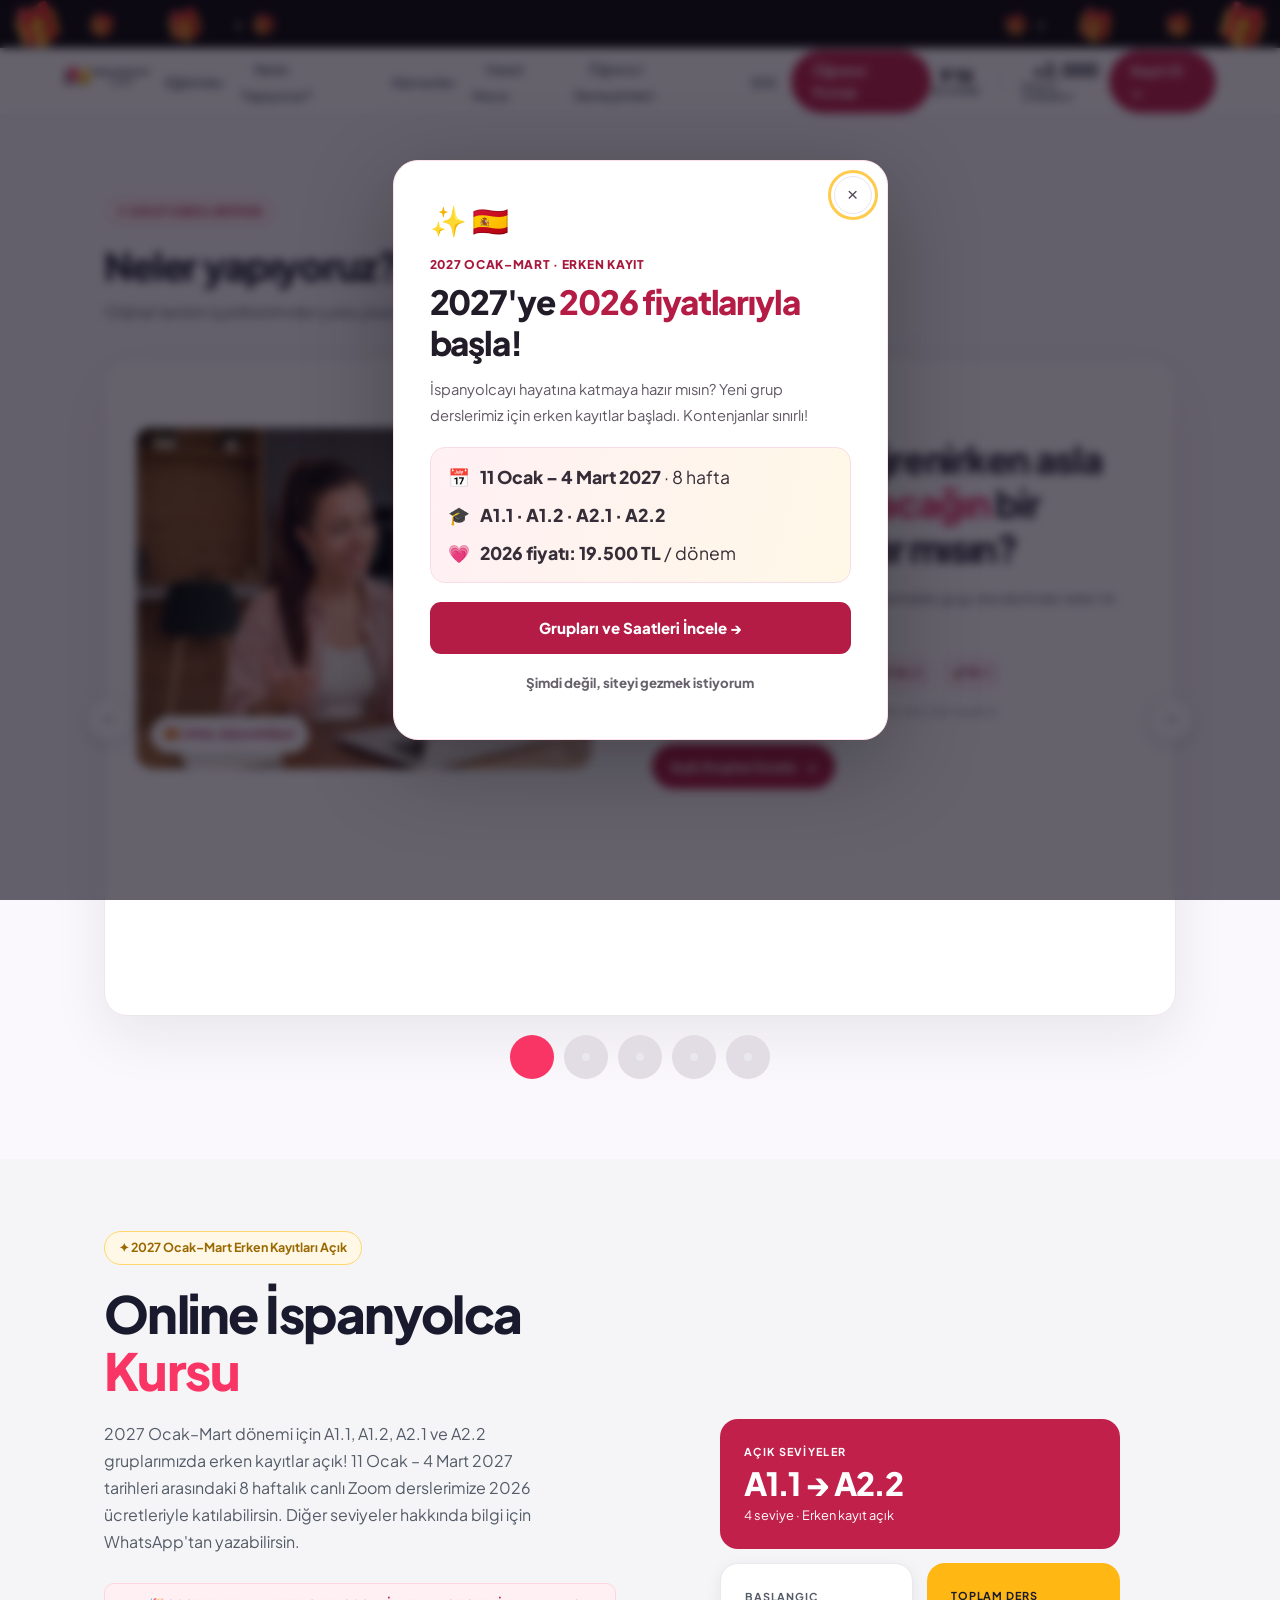
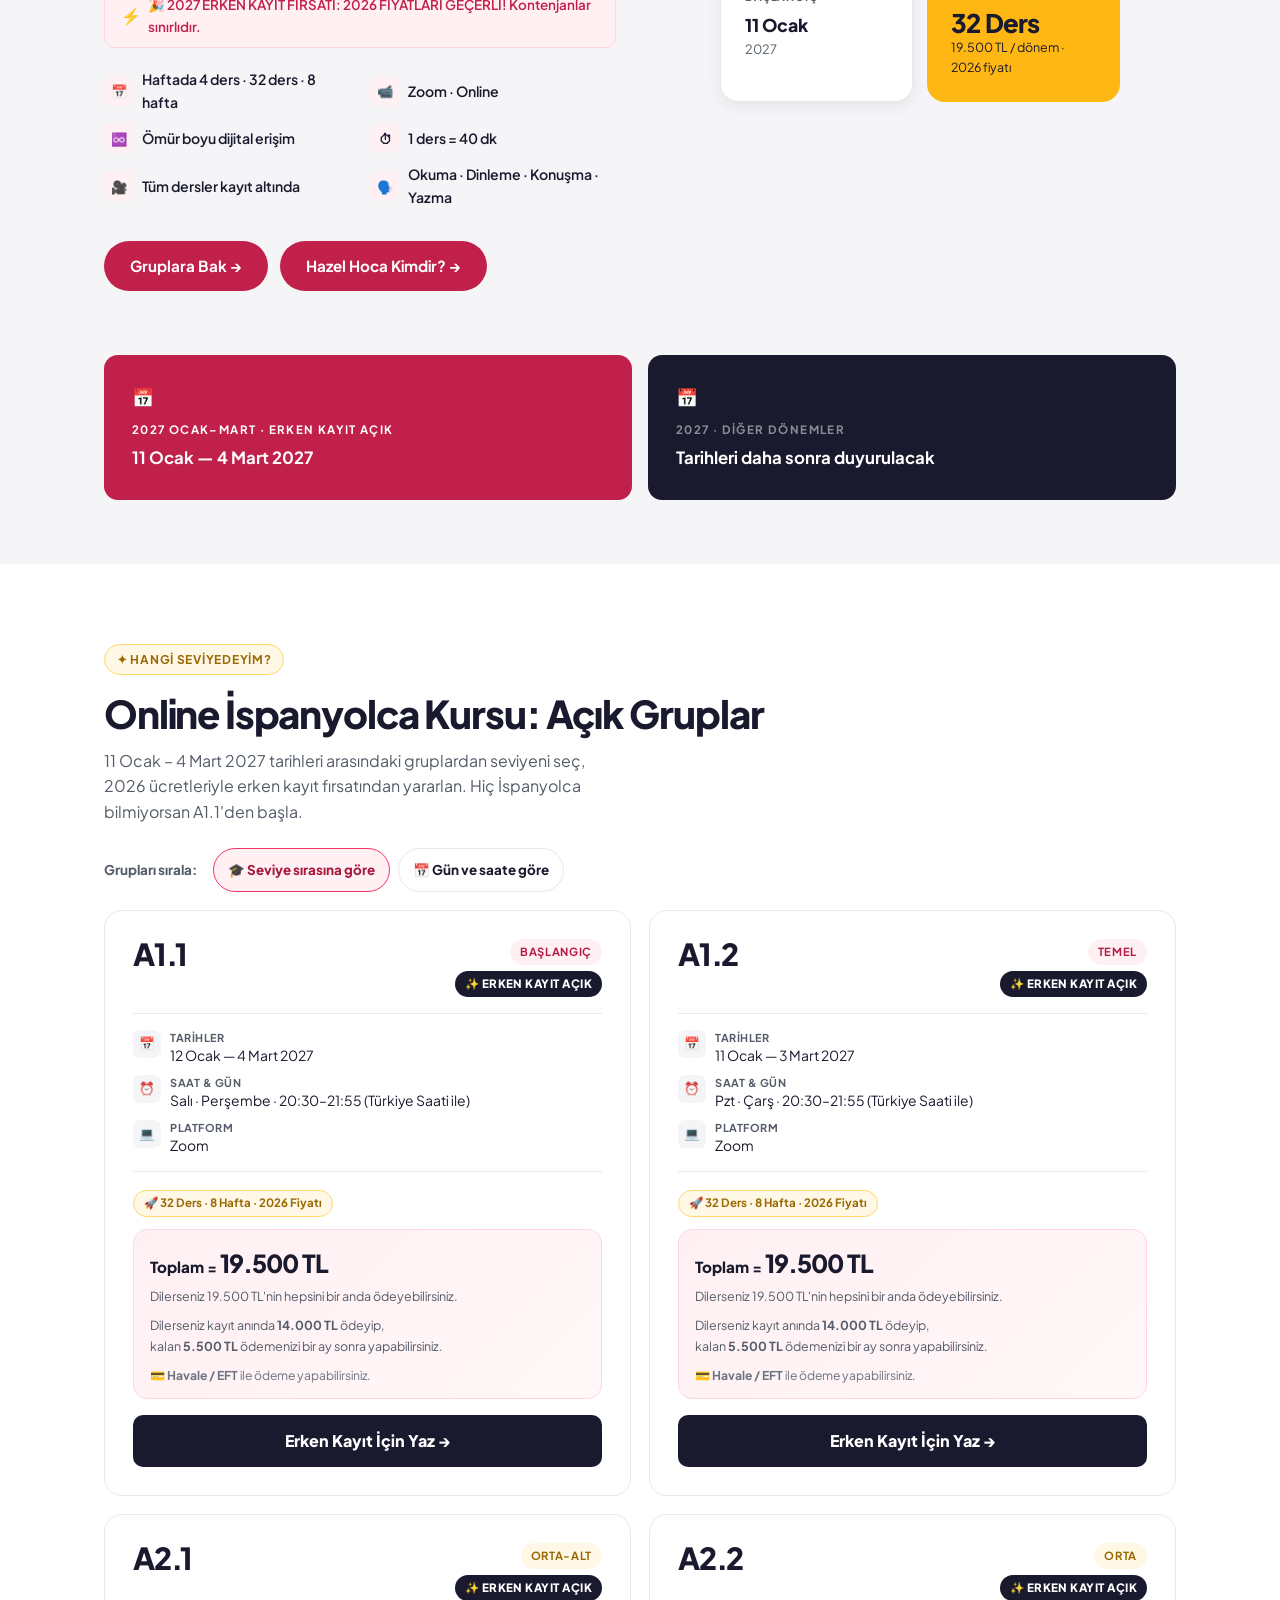
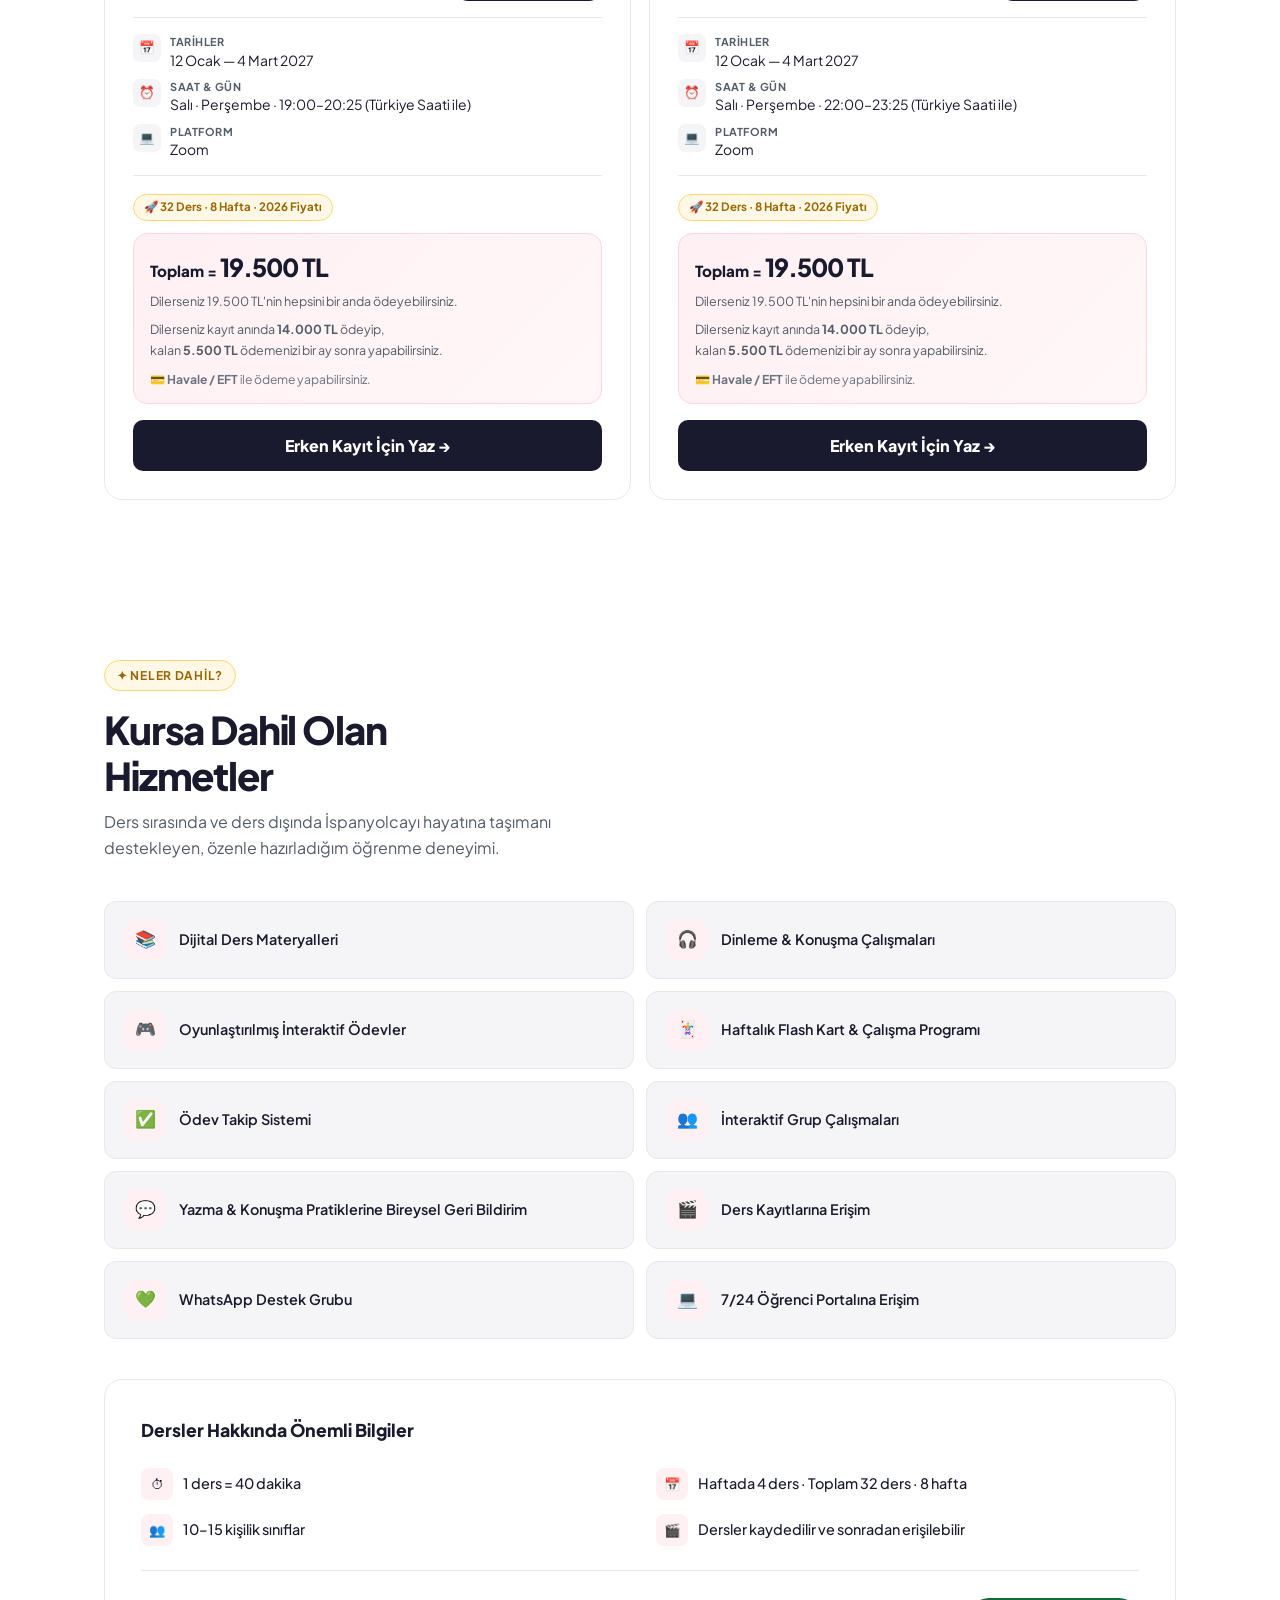
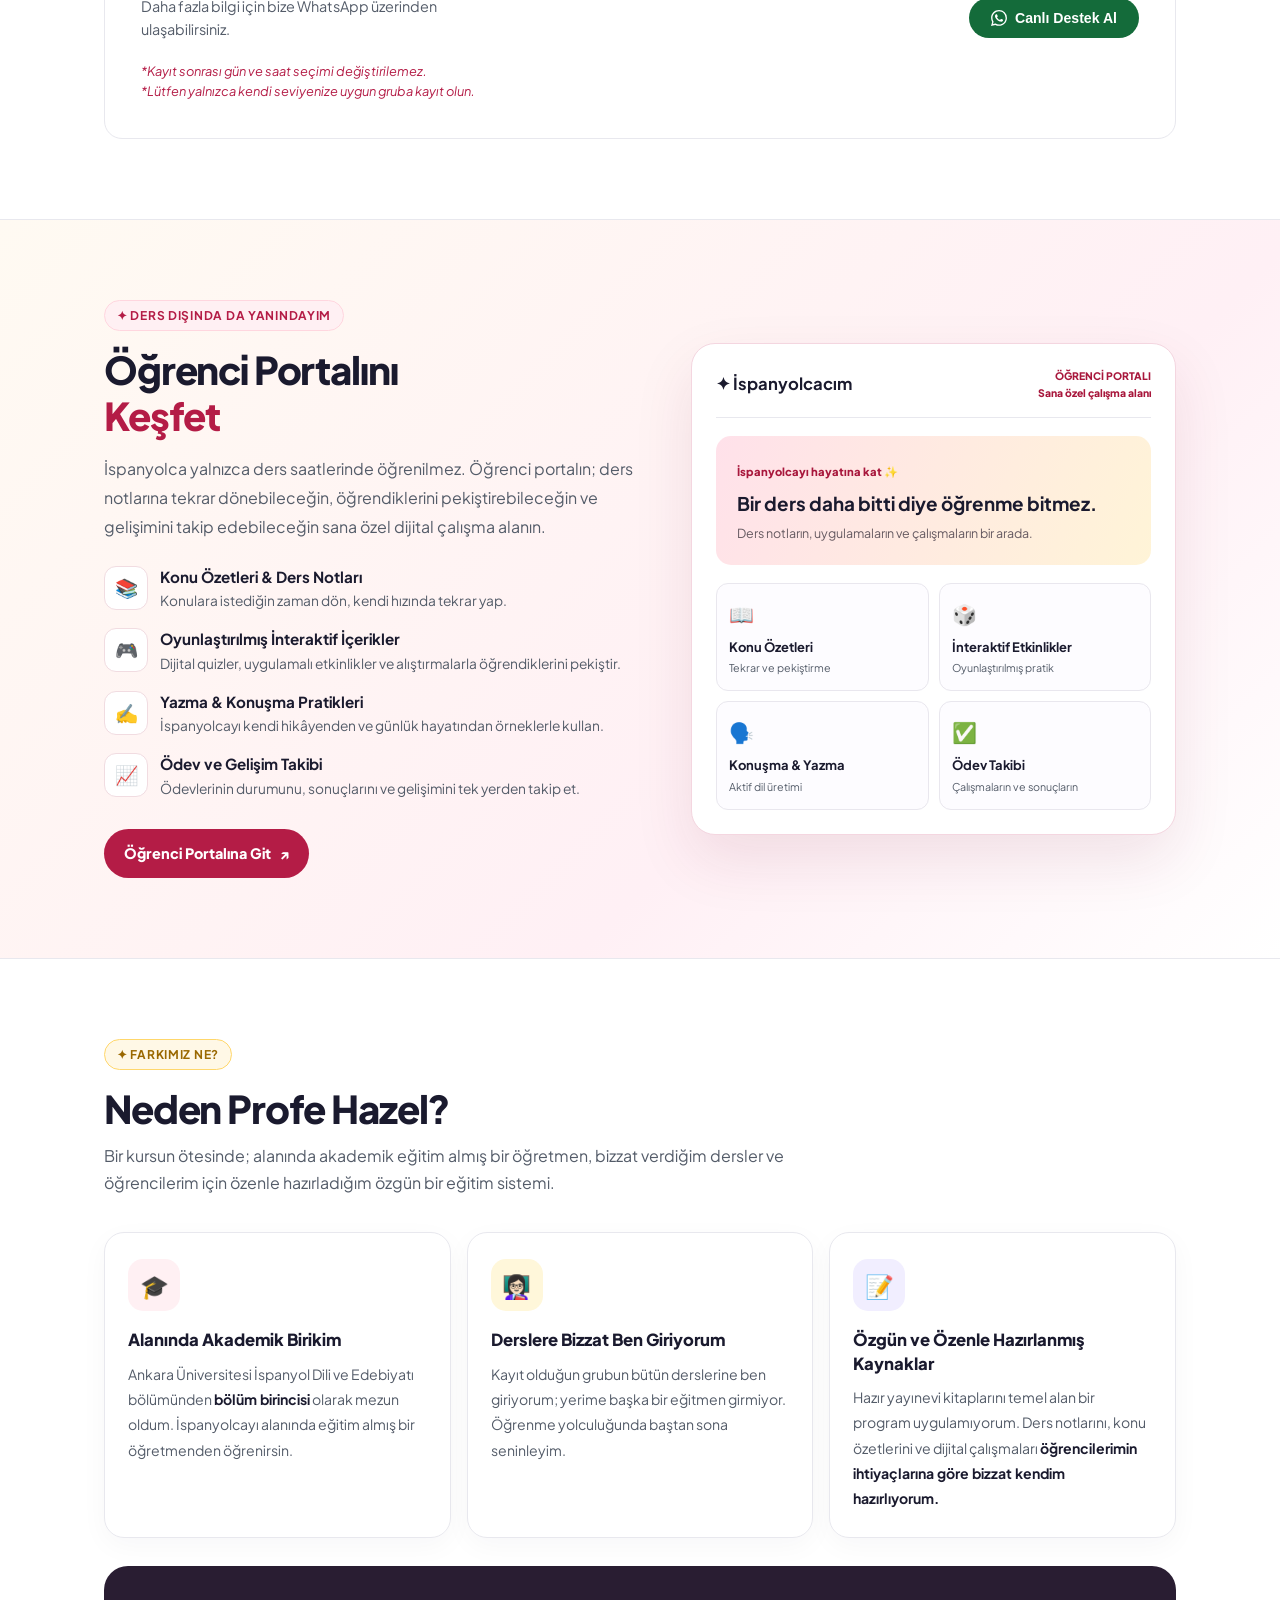
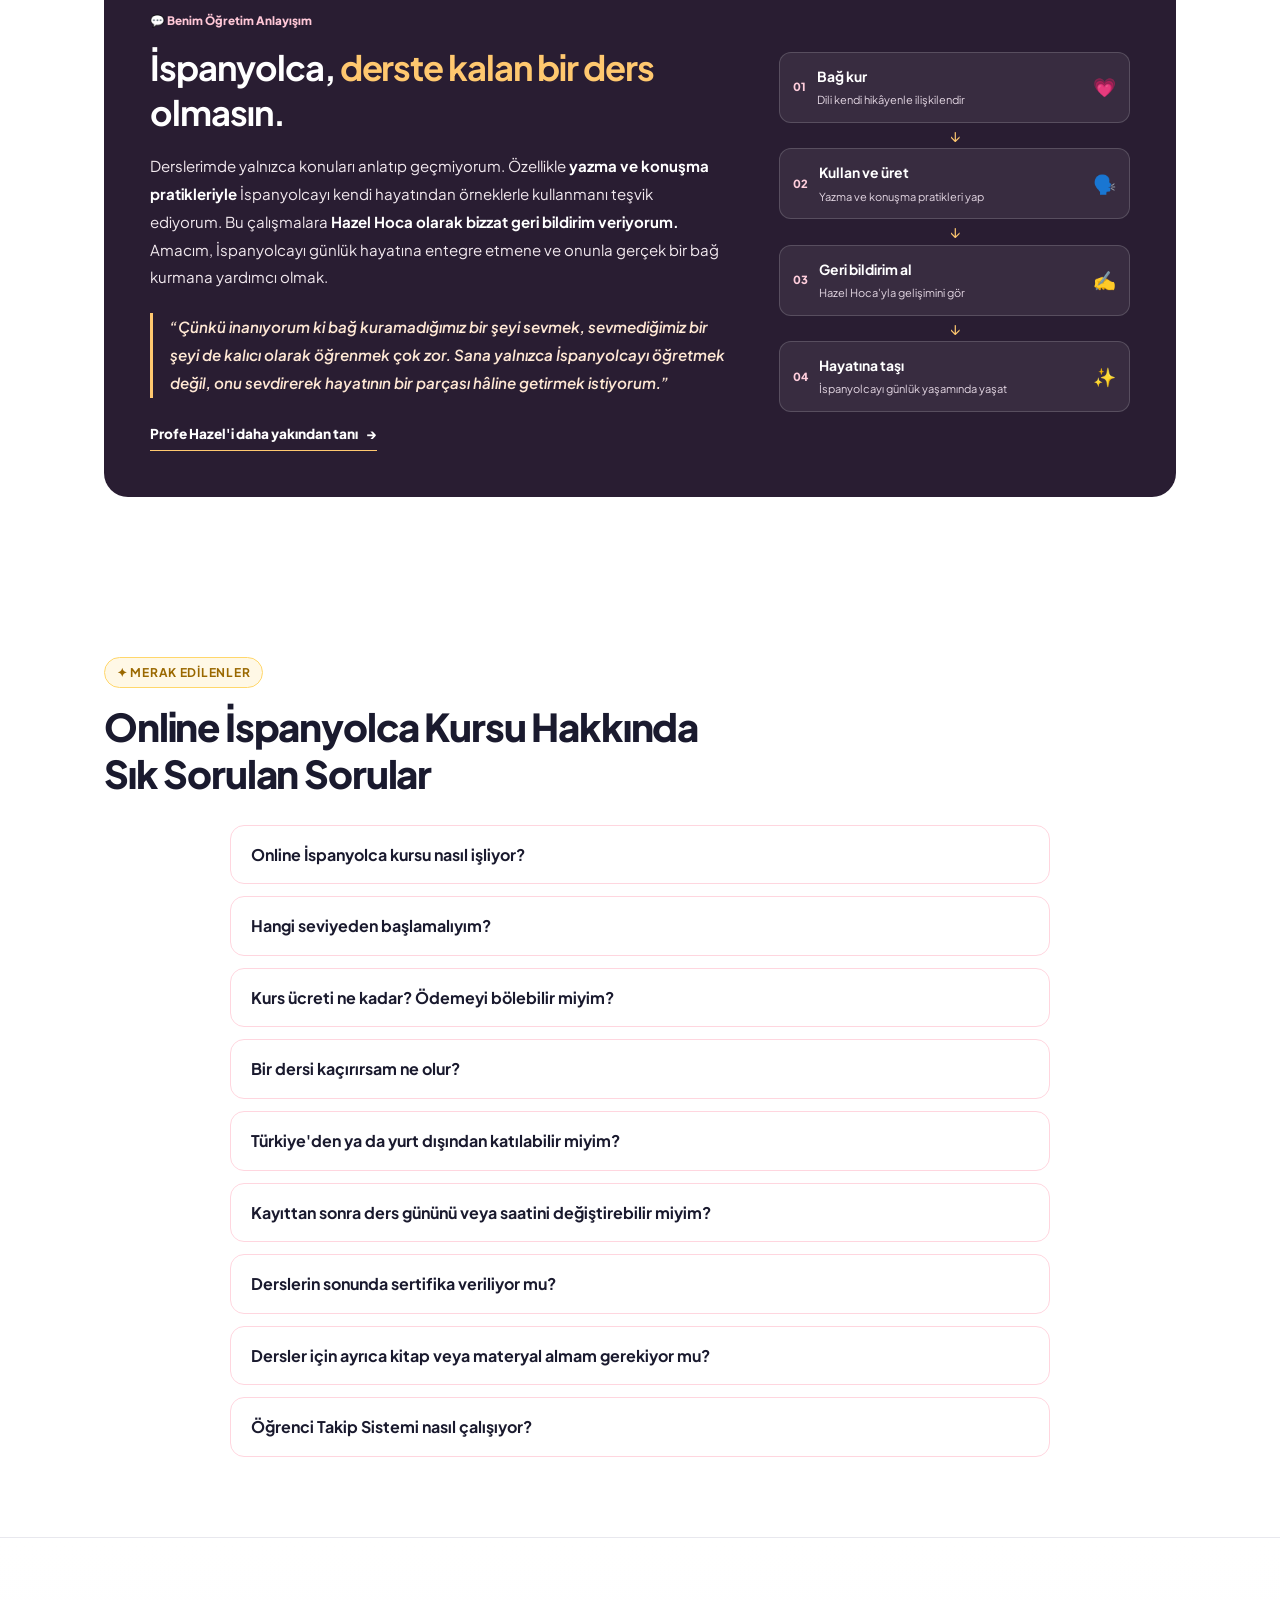
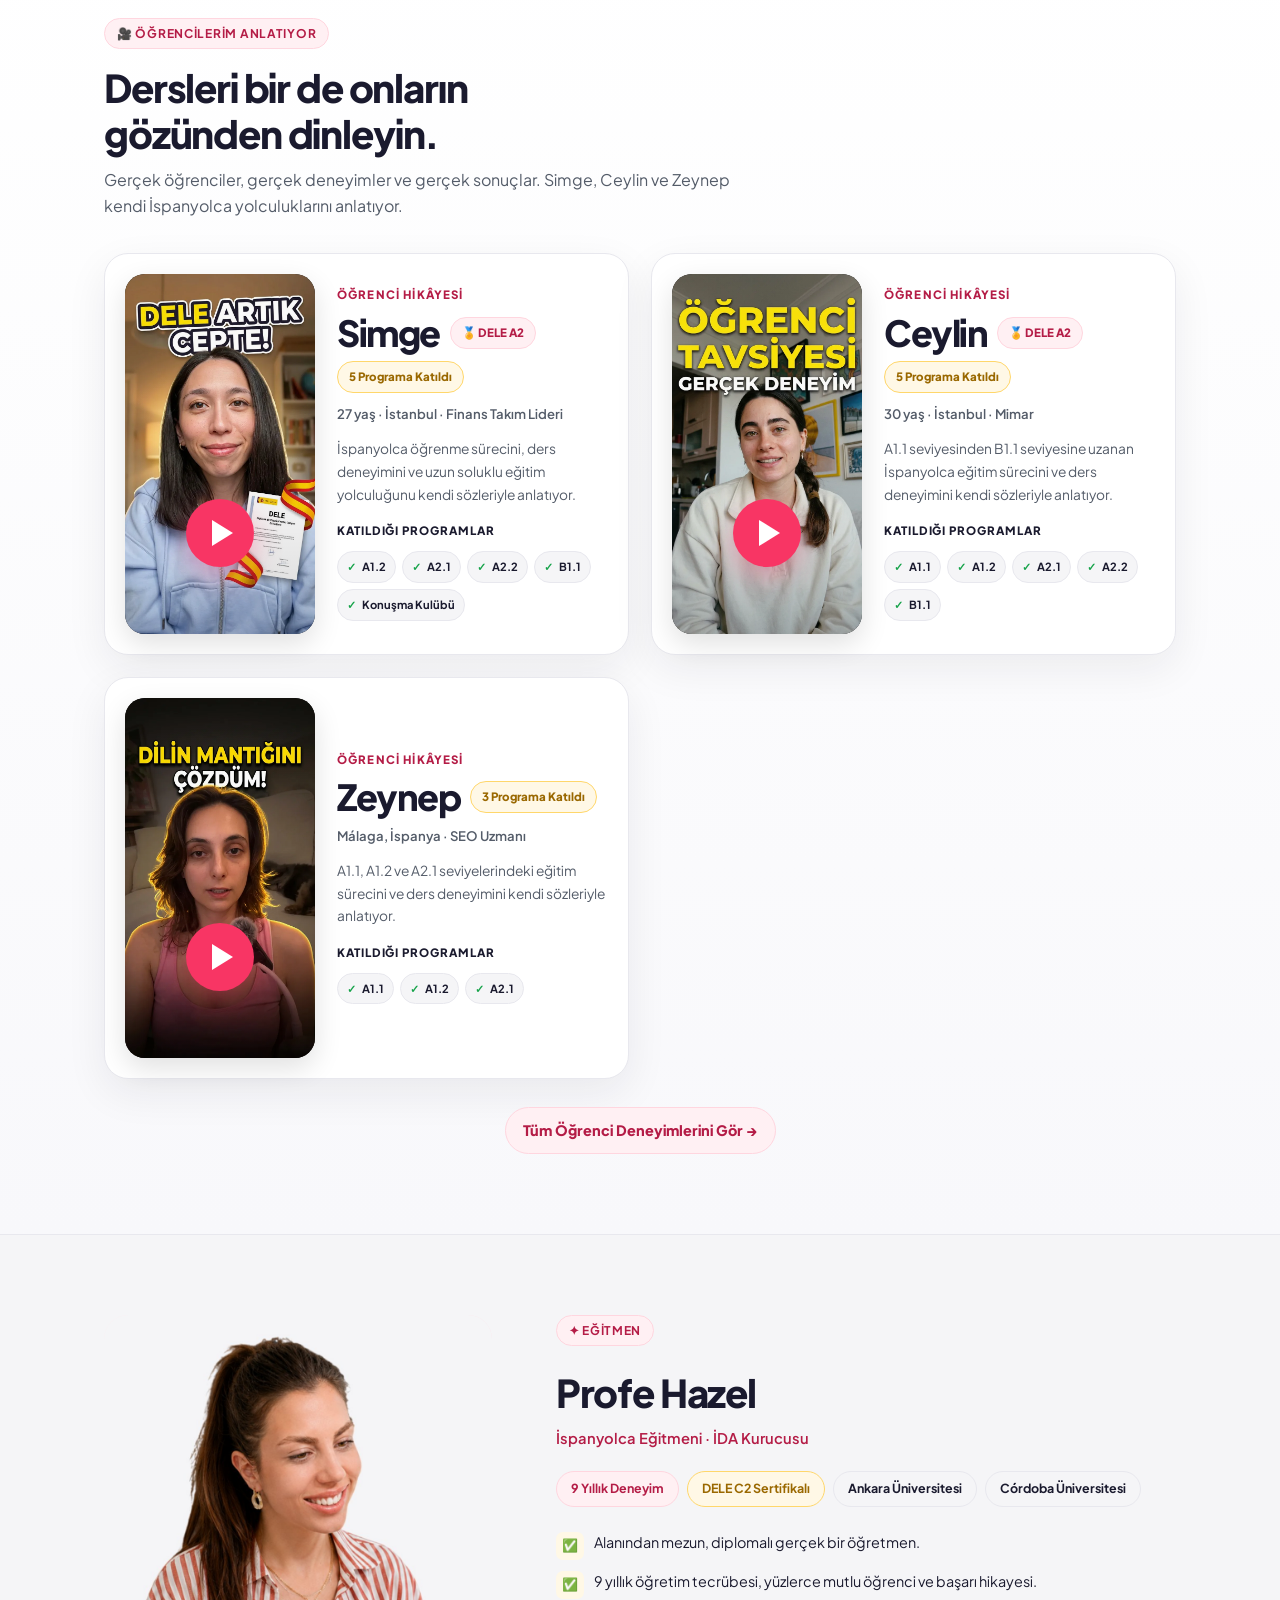
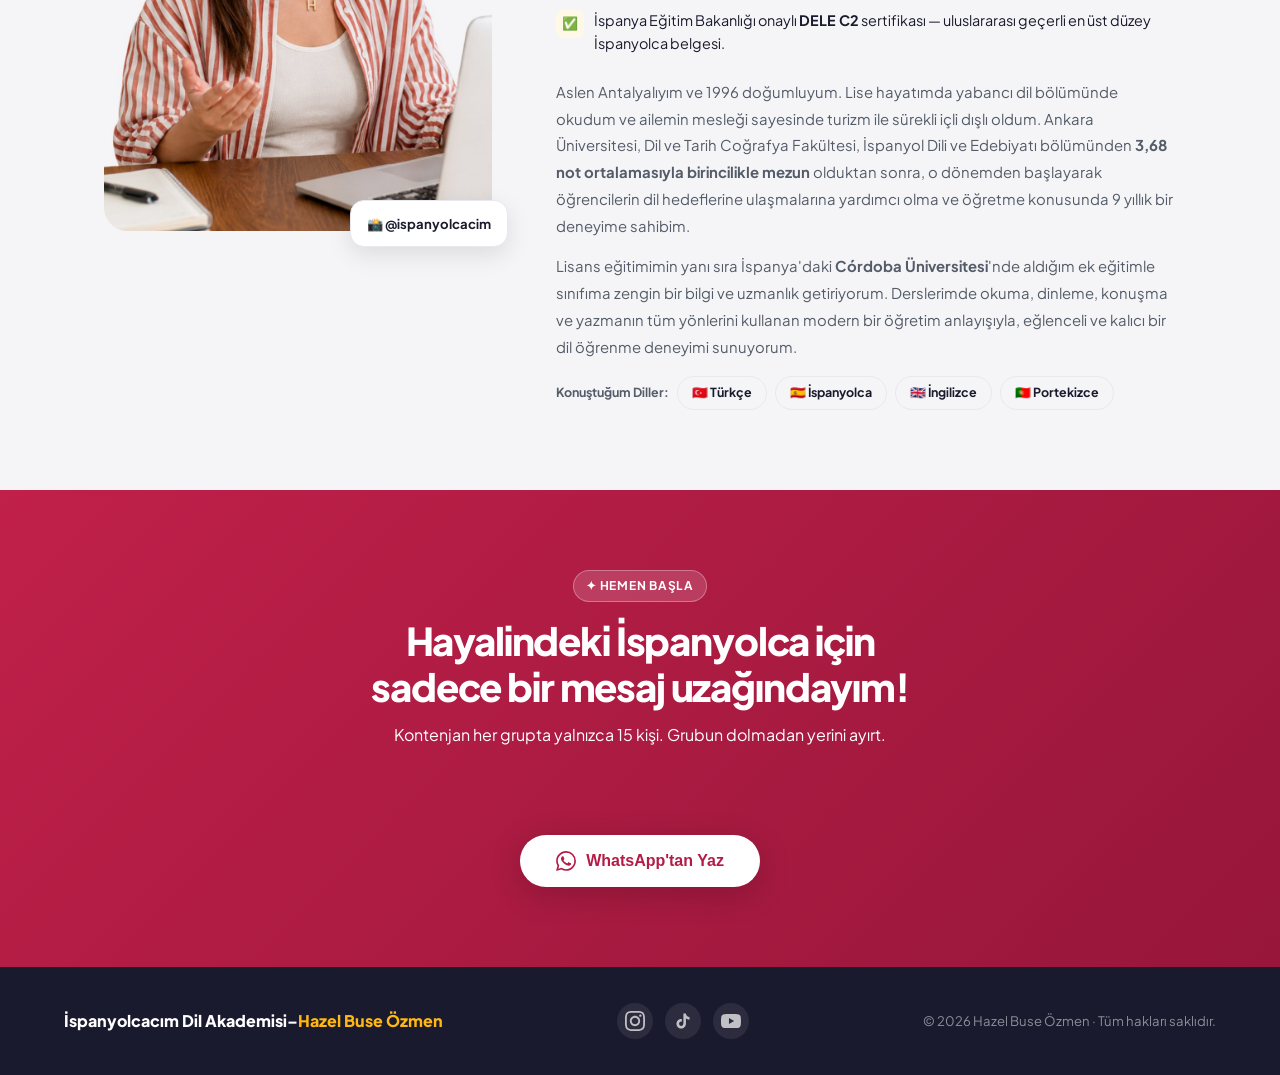
==== commit 88a45b23: "WhatsApp slaydını paylaşılan ekran görüntüsünün pembe yeşil tam ekran tasarımına uyarlama" ====
--- a/index.html
+++ b/index.html
@@ -162,26 +162,45 @@
 @media(prefers-reduced-motion:reduce){#slider-section .slider-track{transition:none}#slider-section .slide.is-active .story-slide-copy>*{animation:none}}
 
 
-/* Gerçek fotoğrafta bir kişinin elindeki telefona yerleştirilmiş temsili sohbet */
-#slider-section .story-chat-scene{background:#EFE8E5}
-#slider-section .story-chat-glow{display:none}
-#slider-section .story-photo-real-hand{position:absolute;inset:0;width:100%;height:100%;object-fit:cover;object-position:center;display:block;max-width:none;max-height:none;border-radius:0;box-shadow:none}
-#slider-section .story-phone{position:absolute;left:33.7%;top:2.7%;width:31%;height:92.8%;margin:0;transform:none;z-index:2;border:none;border-radius:9px;box-shadow:none;background:#F3EEE7;overflow:hidden}
-#slider-section .story-phone-speaker{display:none}
-#slider-section .story-phone-header{min-height:41px;padding:6px 4px 4px;gap:4px}
-#slider-section .story-phone-header strong{font-size:.56rem}
-#slider-section .story-phone-header small{font-size:.45rem}
-#slider-section .story-phone-avatar{width:18px;height:18px;font-size:.68rem;flex:0 0 18px}
-#slider-section .story-phone-back{font-size:1rem}
-#slider-section .story-phone-menu{font-size:.95rem}
-#slider-section .story-phone-chat{gap:4px;padding:5px 4px;overflow:hidden}
-#slider-section .chat-line{font-size:.48rem;line-height:1.28;max-width:97%;gap:2px;padding:4px 5px;border-radius:6px}
-#slider-section .chat-line .chat-name{font-size:.49rem}
-#slider-section .story-phone-input{font-size:.46rem;padding:5px 7px}
-#slider-section .story-phone-input>span:last-child{width:16px;height:16px;font-size:.59rem}
-#slider-section .story-phone-home{display:none}
-#slider-section .story-chat-note{z-index:4;bottom:9px;right:9px;background:rgba(255,250,253,.95);color:#855773;box-shadow:0 3px 10px rgba(0,0,0,.12)}
-@media(max-width:420px){#slider-section .story-phone-header{min-height:35px;padding:4px 3px 3px}#slider-section .story-phone-chat{gap:2px;padding:3px}#slider-section .chat-line{font-size:.42rem;padding:3px}#slider-section .chat-line .chat-name{font-size:.42rem}}
+/* WhatsApp referansına uygun tam ekran, pembe/yeşil sohbet düzeni */
+#slider-section .story-chat-scene{background:#eae6e3;display:block;overflow:hidden;aspect-ratio:3/4;max-height:595px;width:min(100%,460px);justify-self:center}
+#slider-section .story-chat-scene:before{display:none}
+#slider-section .wa-fullscreen{position:absolute;inset:0;display:flex;flex-direction:column;background:#f5f5f5;font-family:-apple-system,BlinkMacSystemFont,"Segoe UI",Arial,sans-serif;color:#172027}
+#slider-section .wa-ios-status{height:43px;min-height:43px;background:#F8F8F8;display:flex;align-items:center;justify-content:space-between;padding:8px 22px 0;font-size:1.05rem;color:#08090a}
+#slider-section .wa-system-icons{display:flex;gap:6px;align-items:center}
+#slider-section .wa-battery{height:11px;width:22px;border-radius:3px;background:#141414;border:2px solid #f8f8f8;outline:1px solid #666;position:relative}
+#slider-section .wa-battery:after{content:"";position:absolute;right:-5px;top:2px;height:5px;width:2px;background:#999;border-radius:0 2px 2px 0}
+#slider-section .wa-top-nav{display:flex;align-items:center;gap:10px;height:72px;min-height:72px;padding:9px 16px;background:#F8F8F8;border-bottom:1px solid #ececec}
+#slider-section .wa-back{font-size:2.4rem;color:#242628;font-weight:300;line-height:1;flex:0 0 16px}
+#slider-section .wa-header-avatar{width:44px;height:44px;object-fit:cover;object-position:center 27%;border-radius:50%;max-width:none;max-height:none;box-shadow:none}
+#slider-section .wa-title-group{display:flex;flex-direction:column;flex:1;min-width:0;gap:3px}
+#slider-section .wa-title-group strong{font-size:.98rem;font-weight:800;white-space:nowrap;overflow:hidden;text-overflow:ellipsis}
+#slider-section .wa-title-group small{font-size:.66rem;color:#757b7e;white-space:nowrap;overflow:hidden;text-overflow:ellipsis}
+#slider-section .wa-top-actions{display:flex;align-items:center;justify-content:center;gap:11px;border-radius:26px;padding:10px 12px;background:#fff;color:#1E2526}
+#slider-section .wa-chat-wallpaper{flex:1;min-height:0;overflow:hidden;display:flex;align-items:flex-start;flex-direction:column;gap:8px;padding:15px 16px;background-color:#EDE8E1;background-image:url("data:image/svg+xml,%3Csvg%20xmlns%3D%22http%3A%2F%2Fwww.w3.org%2F2000%2Fsvg%22%20viewBox%3D%220%200%20230%20220%22%20width%3D%22230%22%20height%3D%22220%22%3E%3Cg%20fill%3D%22none%22%20stroke%3D%22%23bfb3a8%22%20stroke-width%3D%222%22%20opacity%3D%22.27%22%20stroke-linejoin%3D%22round%22%20stroke-linecap%3D%22round%22%3E%3Crect%20x%3D%2215%22%20y%3D%2220%22%20width%3D%2244%22%20height%3D%2229%22%20rx%3D%225%22%20transform%3D%22rotate(-12%2037%2034)%22%2F%3E%3Cpath%20d%3D%22m27%2034%2010%207%2010-11%22%2F%3E%3Cpath%20d%3D%22M116%2015c4-8%2015-9%2019%201%204-10%2016-8%2019%201%204%2014-19%2025-19%2025S112%2029%20116%2015Z%22%2F%3E%3Cpath%20d%3D%22M182%2053h23v24h-12l-6%206v-6h-5z%22%2F%3E%3Ccircle%20cx%3D%2279%22%20cy%3D%2299%22%20r%3D%2217%22%2F%3E%3Cpath%20d%3D%22M72%2096h1m12%200h1M74%20105q5%206%2010%200%22%2F%3E%3Cpath%20d%3D%22m142%20112%2026-12-6%2028-6-10-14-6zM155%20118l-6%208%22%2F%3E%3Cpath%20d%3D%22M26%20143q18-16%2035%200v25q-17-14-35%200zM61%20143q18-16%2035%200v25q-17-14-35%200z%22%2F%3E%3Cpath%20d%3D%22M112%20174h34l-8%2019h-18z%22%2F%3E%3Cpath%20d%3D%22M169%20168q8-14%2016%200m-17%2011q9-14%2018%200%22%2F%3E%3Ccircle%20cx%3D%22204%22%20cy%3D%22139%22%20r%3D%2211%22%2F%3E%3Cpath%20d%3D%22M200%20139h8m-4-4v8%22%2F%3E%3Cpath%20d%3D%22M15%2085h20m-10-10v20%22%2F%3E%3C%2Fg%3E%3C%2Fsvg%3E");background-size:165px 158px;background-repeat:repeat}
+#slider-section .wa-date-chip{align-self:center;background:#f2f4f4df;border-radius:30px;font-size:.75rem;color:#6a6e71;font-weight:600;padding:7px 14px;margin-bottom:10px}
+#slider-section .wa-chat-bubble{display:flex;flex-direction:column;position:relative;padding:11px 13px 20px;max-width:85%;border-radius:17px;font-size:.85rem;line-height:1.48;font-weight:500;box-shadow:0 1px 1px rgba(0,0,0,.04)}
+#slider-section .wa-student{align-self:flex-start;color:#fff;background:#DA2180;border-top-left-radius:3px}
+#slider-section .wa-teacher{align-self:flex-end;color:#1a2525;background:#D9FBD5;border-top-right-radius:3px}
+#slider-section .wa-chat-author{display:block;color:#ffe0ef;font-size:.71rem;font-weight:800;margin-bottom:2px}
+#slider-section .wa-chat-bubble small{position:absolute;bottom:4px;right:10px;font-size:.58rem;color:inherit;opacity:.65;white-space:nowrap}
+#slider-section .wa-blue-ticks{color:#20a8e5;font-size:.76rem;letter-spacing:-3px;margin-right:3px}
+#slider-section .wa-voice{min-width:68%;padding:11px 12px 22px}
+#slider-section .wa-voice-inner{display:flex;align-items:center;gap:12px;width:100%}
+#slider-section .wa-play-icon{font-size:1.3rem;color:#849d99}
+#slider-section .wa-voice-info{flex:1;display:flex;flex-direction:column;color:#849d99;min-width:0;line-height:1;gap:2px}
+#slider-section .wa-voice-info>span:last-child{font-size:.64rem;color:#758b8b}
+#slider-section .wa-voice-wave{font-size:.87rem;letter-spacing:-2px;white-space:nowrap;overflow:hidden}
+#slider-section .wa-voice-inner img{width:34px;height:34px;flex-shrink:0;max-width:none;max-height:none;position:relative;object-fit:cover;object-position:center 30%;border-radius:50%;box-shadow:none}
+#slider-section .wa-compose-row{display:flex;align-items:center;gap:10px;height:58px;min-height:58px;padding:7px 17px;background:#F0EBE4;color:#566d78}
+#slider-section .wa-compose-plus{font-size:2rem;line-height:1;color:#4b6775;font-weight:300}
+#slider-section .wa-compose-field{flex:1;display:flex;justify-content:space-between;align-items:center;height:38px;background:#fff;border:1.5px solid #D5DFE4;border-radius:25px;padding:0 13px}
+#slider-section .wa-sticker-icon{font-size:1.15rem}
+#slider-section .wa-compose-tools{white-space:nowrap;font-size:1.1rem}
+#slider-section .wa-home-indicator{height:9px;min-height:9px;background:#F0EBE4}
+@media(max-width:900px){#slider-section .story-chat-scene{max-height:575px}#slider-section .wa-chat-wallpaper{gap:6px;padding:12px}#slider-section .wa-chat-bubble{font-size:.77rem;padding:8px 10px 19px}#slider-section .wa-top-nav{padding:7px 11px;gap:7px}#slider-section .wa-title-group strong{font-size:.82rem}#slider-section .wa-top-actions{gap:5px;padding:8px}}
+@media(max-width:700px){#slider-section .story-chat-scene{aspect-ratio:3/4;max-height:none;width:100%}#slider-section .wa-chat-bubble{font-size:.79rem}}
+@media(max-width:410px){#slider-section .wa-ios-status{height:32px;min-height:32px;padding-top:4px}#slider-section .wa-top-nav{height:58px;min-height:58px}#slider-section .wa-header-avatar{width:34px;height:34px}#slider-section .wa-title-group strong{font-size:.76rem}#slider-section .wa-top-actions{gap:4px;padding:6px}#slider-section .wa-top-actions svg{width:16px;height:16px}#slider-section .wa-chat-wallpaper{gap:5px;padding:9px 10px}#slider-section .wa-date-chip{font-size:.64rem;padding:5px 10px;margin-bottom:4px}#slider-section .wa-chat-bubble{font-size:.71rem;padding:6px 8px 16px}#slider-section .wa-chat-author{font-size:.63rem}#slider-section .wa-compose-row{height:48px;min-height:48px;padding:5px 11px}}
 </style><script type="application/ld+json">
 {
   "@context": "https://schema.org",
@@ -383,25 +402,38 @@
   </div>
 </div></article>
 <article class="slide" aria-label="3 / 5 · DERS DIŞINDA DA" aria-hidden="true" inert><div class="story-slide">
-  <div class="story-visual story-chat-scene" aria-label="Elde tutulan telefonda Dilara, Sedef, Emre ve Hazel Hoca arasında örnek grup sohbeti">
-      <div class="story-chat-glow" aria-hidden="true"></div>
-      <img class="story-photo-real-hand" src="https://images.unsplash.com/photo-1663524789649-c7abbb378561?auto=format&fit=crop&w=1000&q=85" alt="Gerçek fotoğrafta elde tutulan bir akıllı telefon" width="1000" height="1000" loading="lazy" decoding="async" />
-      <div class="story-phone">
-        <div class="story-phone-speaker" aria-hidden="true"></div>
-        <div class="story-phone-header"><span class="story-phone-back" aria-hidden="true">‹</span><span class="story-phone-avatar" aria-hidden="true">🇪🇸</span><span><strong>İspanyolcacım · Grup</strong><small>Hazel Hoca ve öğrenciler</small></span><span class="story-phone-menu" aria-hidden="true">⋮</span></div>
-        <div class="story-phone-chat">
-          <div class="chat-line"><span class="chat-name">Dilara</span><span>Hocam, neden “me gusta” diyoruz? 🤔</span></div>
-          <div class="chat-line chat-hazel"><span class="chat-name">Hazel Hoca 🌸</span><span>Çünkü fiil, hoşuna giden şeye göre uyum sağlıyor. Birlikte bir örnek daha yapalım 💗</span></div>
-          <div class="chat-line"><span class="chat-name">Sedef</span><span>Yazma ödevimi gönderdim hocam! ✍️</span></div>
-          <div class="chat-line chat-hazel"><span class="chat-name">Hazel Hoca 🌸</span><span>Harika Sedef, geri bildirimini paylaşacağım ✨</span></div>
-          <div class="chat-line"><span class="chat-name">Emre</span><span>Bugün kendi kendime İspanyolca cümle kurdum! 🙌</span></div>
-          <div class="chat-line chat-hazel"><span class="chat-name">Hazel Hoca 🌸</span><span>İşte hedefimiz tam da bu! 🇪🇸</span></div>
-        </div>
-        <div class="story-phone-input"><span>Mesaj yaz...</span><span aria-hidden="true">➤</span></div>
-        <div class="story-phone-home" aria-hidden="true"></div>
+  <div class="story-visual story-chat-scene" aria-label="İspanyolcacım'2026 A1.1 grubundan örnek mesajlaşma tasarımı">
+  <div class="wa-fullscreen">
+    <div class="wa-ios-status">
+      <strong>9:41</strong>
+      <div class="wa-system-icons" aria-hidden="true">
+        <svg width="19" height="15" viewBox="0 0 19 15"><rect x="1" y="10" width="3" height="4" rx=".6"/><rect x="5.5" y="7" width="3" height="7" rx=".6"/><rect x="10" y="4" width="3" height="10" rx=".6"/><rect x="14.5" y="1" width="3" height="13" rx=".6"/></svg>
+        <svg width="18" height="15" viewBox="0 0 18 15" fill="none" stroke="currentColor" stroke-width="2"><path d="M1 5.2C5 .9 13 .9 17 5.2M4 8.5c2.7-3 7.3-3 10 0M7.2 11.5c1.2-1.3 2.4-1.3 3.6 0" stroke-linecap="round"/></svg>
+        <span class="wa-battery"></span>
       </div>
-      <span class="story-chat-note">Temsili sohbet · Örnek mesajlar</span>
     </div>
+    <div class="wa-top-nav">
+      <span class="wa-back" aria-hidden="true">‹</span>
+      <img class="wa-header-avatar" src="images/profe-hazel.jpg" alt="" width="42" height="42" loading="lazy"/>
+      <div class="wa-title-group"><strong>İspanyolcacım'2026 A1.1</strong><small>Emre, Sedef, Ece, Hazel Hoca</small></div>
+      <div class="wa-top-actions" aria-hidden="true"><svg width="23" height="23" viewBox="0 0 24 24" fill="none" stroke="currentColor" stroke-width="2"><rect x="2" y="6" width="14" height="12" rx="2"/><path d="m16 10 6-4v12l-6-4"/></svg><svg width="22" height="22" viewBox="0 0 24 24" fill="none" stroke="currentColor" stroke-width="2"><path d="M7 3h4l2 5-3 2a16 16 0 0 0 4 4l2-3 5 2v4a4 4 0 0 1-4 4C9 21 3 15 3 7a4 4 0 0 1 4-4Z"/></svg></div>
+    </div>
+    <div class="wa-chat-wallpaper">
+      <div class="wa-date-chip">22 November 2026</div>
+      <div class="wa-chat-bubble wa-student"><span class="wa-chat-author">Emre</span><span>Hocam neden “me gusta” diyoruz?</span><small>09:41</small></div>
+      <div class="wa-chat-bubble wa-teacher wa-voice">
+        <div class="wa-voice-inner"><span class="wa-play-icon" aria-hidden="true">▶</span><div class="wa-voice-info"><span class="wa-voice-wave" aria-hidden="true">▏▍▎▌▏▉▎▌▏▍▉▏▌▎▉▏▎▏▌▏</span><span>0:24</span></div><img src="images/profe-hazel.jpg" alt="" width="34" height="34" loading="lazy"/></div>
+        <small>09:42 <span class="wa-blue-ticks">✓✓</span></small>
+      </div>
+      <div class="wa-chat-bubble wa-teacher"><span>Ses kaydında detaylıca anlattım! 💗</span><small>09:42 <span class="wa-blue-ticks">✓✓</span></small></div>
+      <div class="wa-chat-bubble wa-student"><span class="wa-chat-author">Sedef</span><span>Ben de bunu merak ediyordum hocam! 🙈</span><small>09:43</small></div>
+      <div class="wa-chat-bubble wa-student"><span class="wa-chat-author">Ece</span><span>Yani özne sevilen şey oluyor, değil mi?</span><small>09:44</small></div>
+      <div class="wa-chat-bubble wa-teacher"><span>Aynen! 🌸 <b>Me gusta el café</b> ama <b>me gustan los libros.</b></span><small>09:45 <span class="wa-blue-ticks">✓✓</span></small></div>
+    </div>
+    <div class="wa-compose-row"><span class="wa-compose-plus" aria-hidden="true">＋</span><div class="wa-compose-field"><span></span><span class="wa-sticker-icon" aria-hidden="true">▢</span></div><span class="wa-compose-tools" aria-hidden="true">▣ ♩</span></div>
+    <div class="wa-home-indicator" aria-hidden="true"></div>
+  </div>
+</div>
   <div class="story-slide-copy">
     <div class="story-eyebrow">DERS DIŞINDA DA</div>
     <h3>Öğrenirken <em>yalnız değilsin.</em></h3>
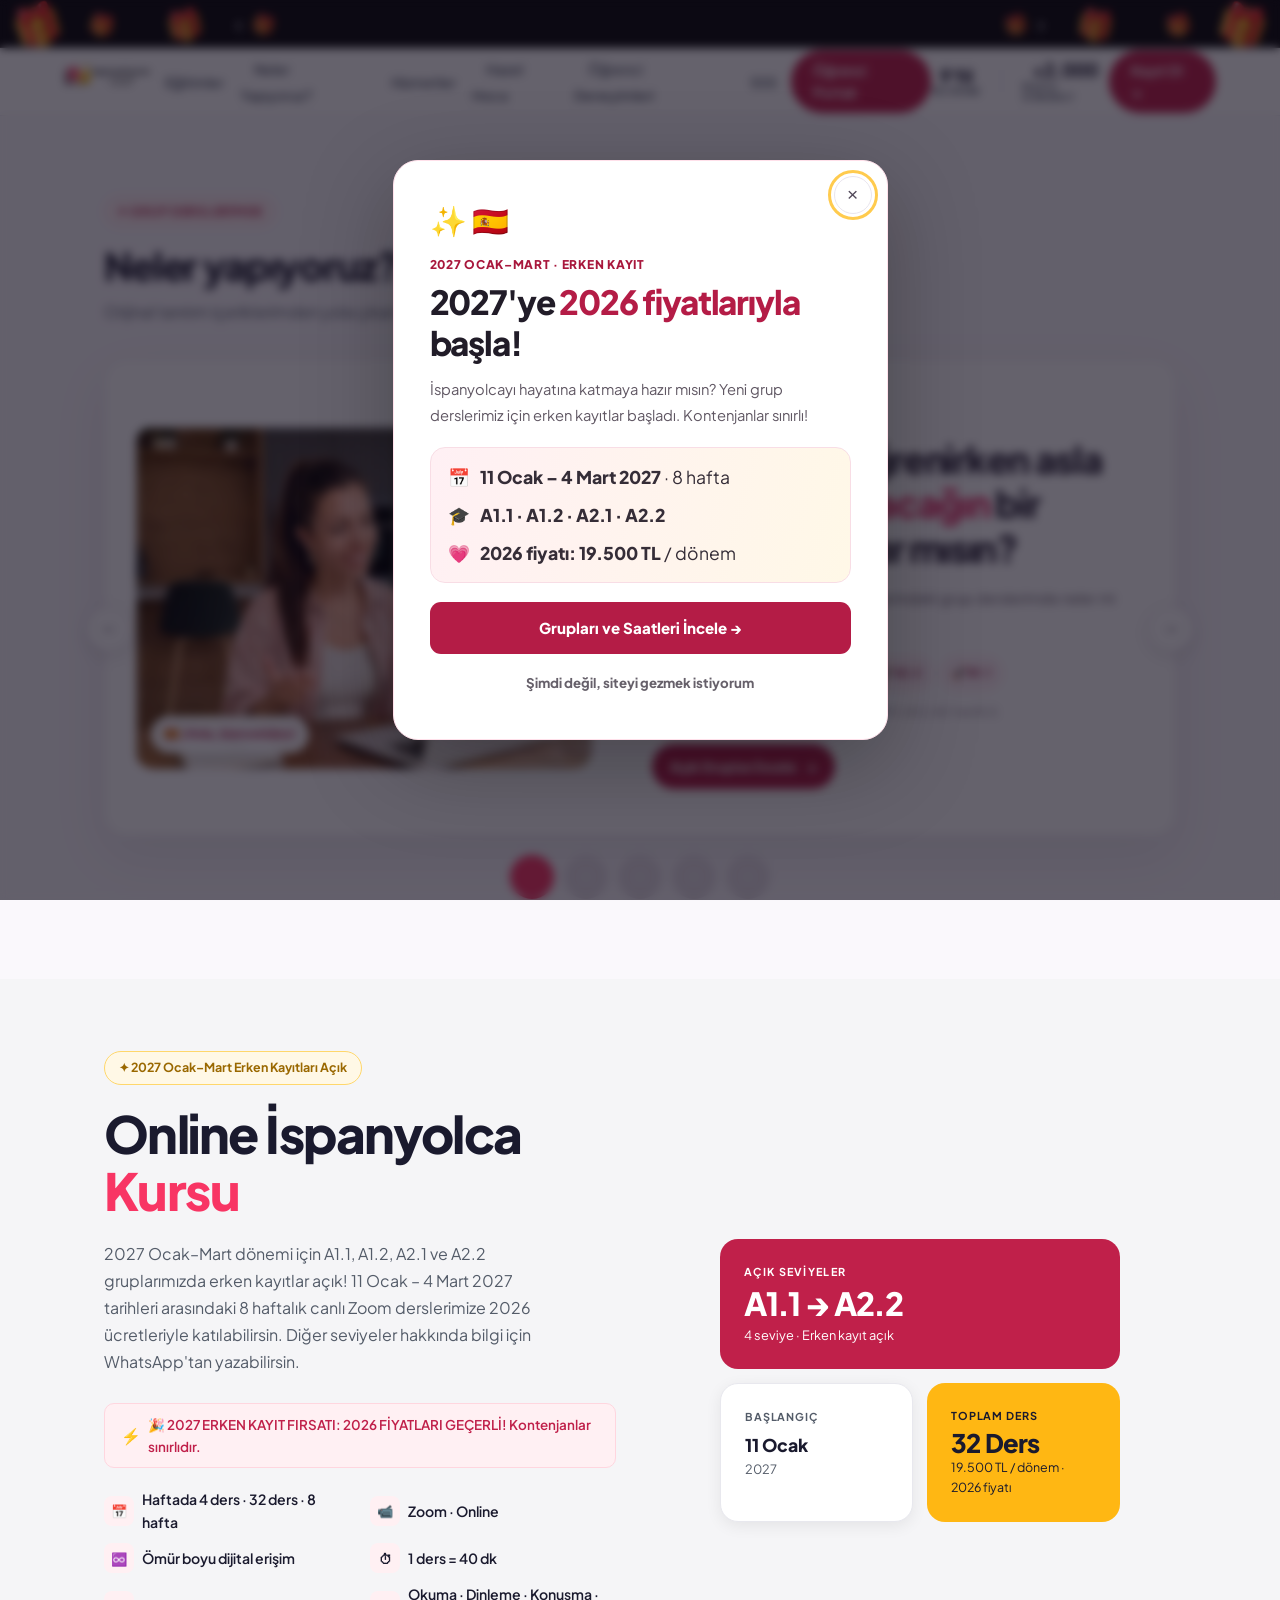
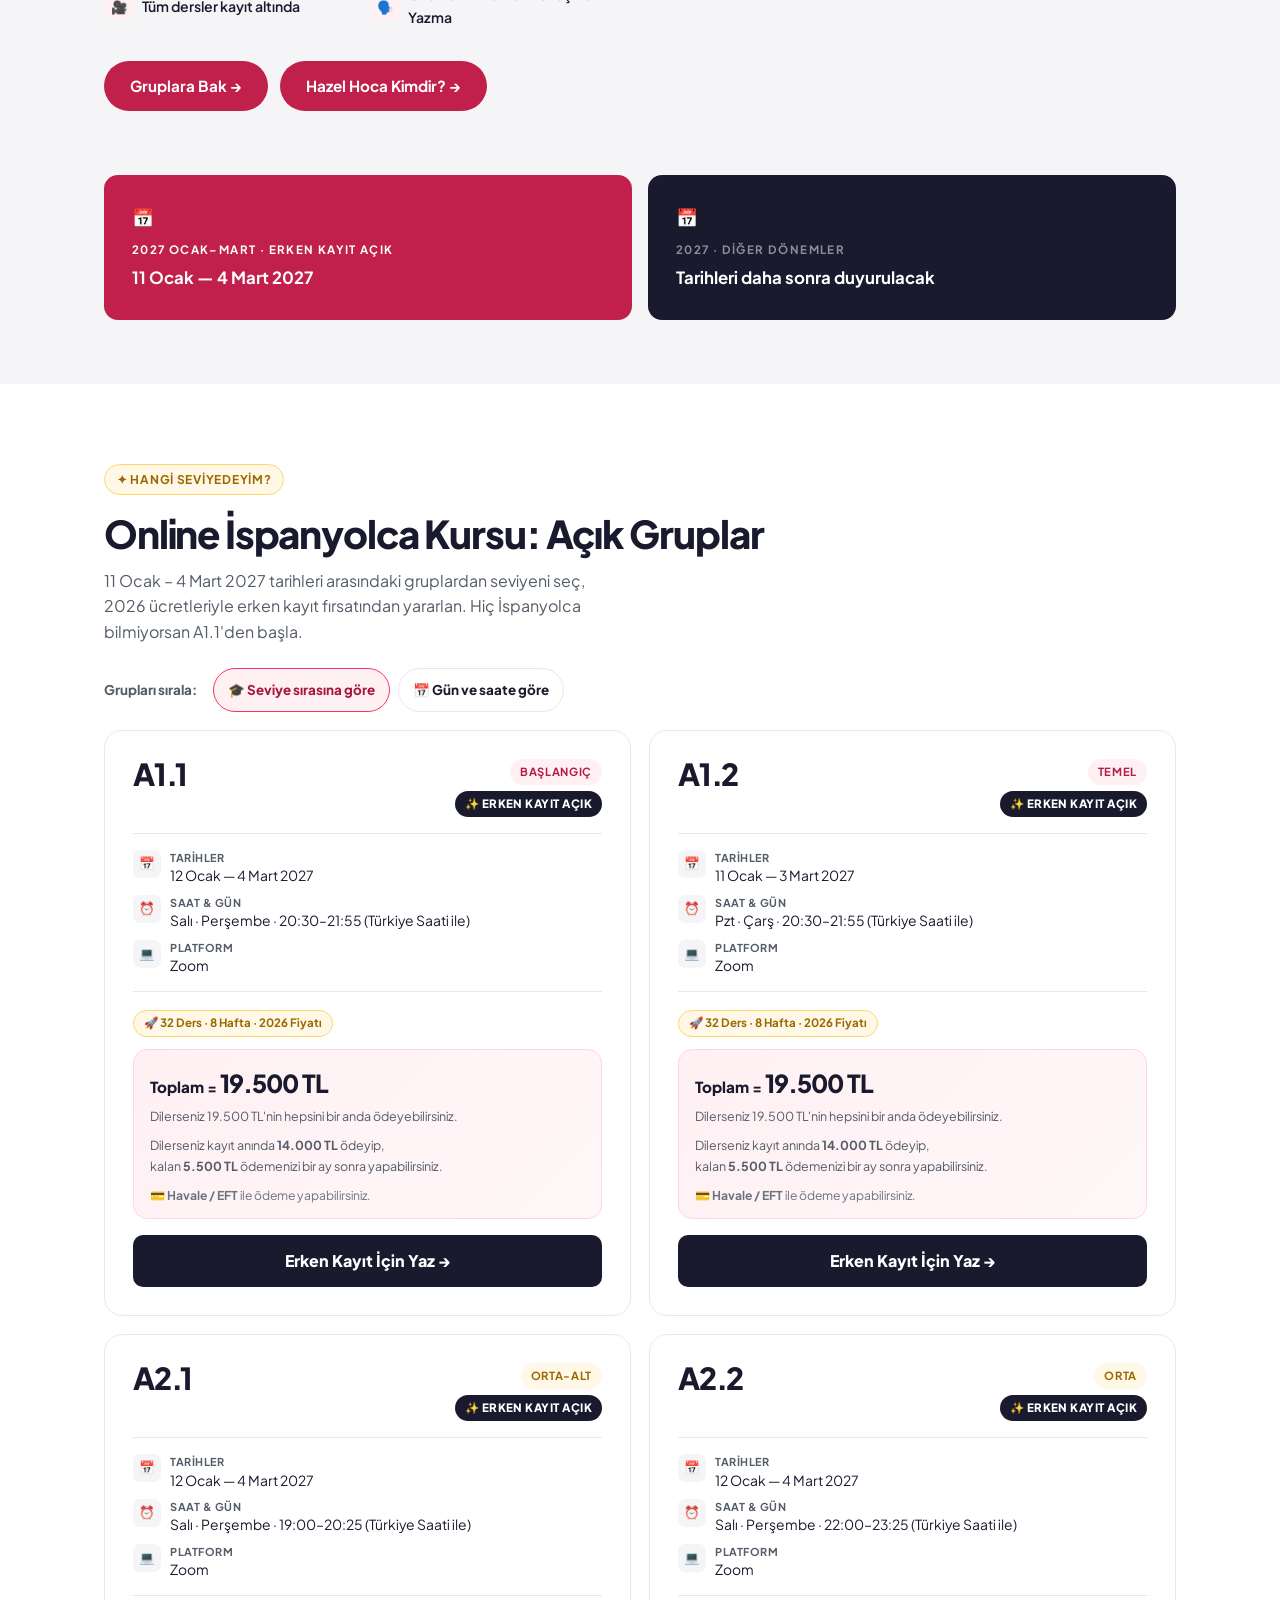
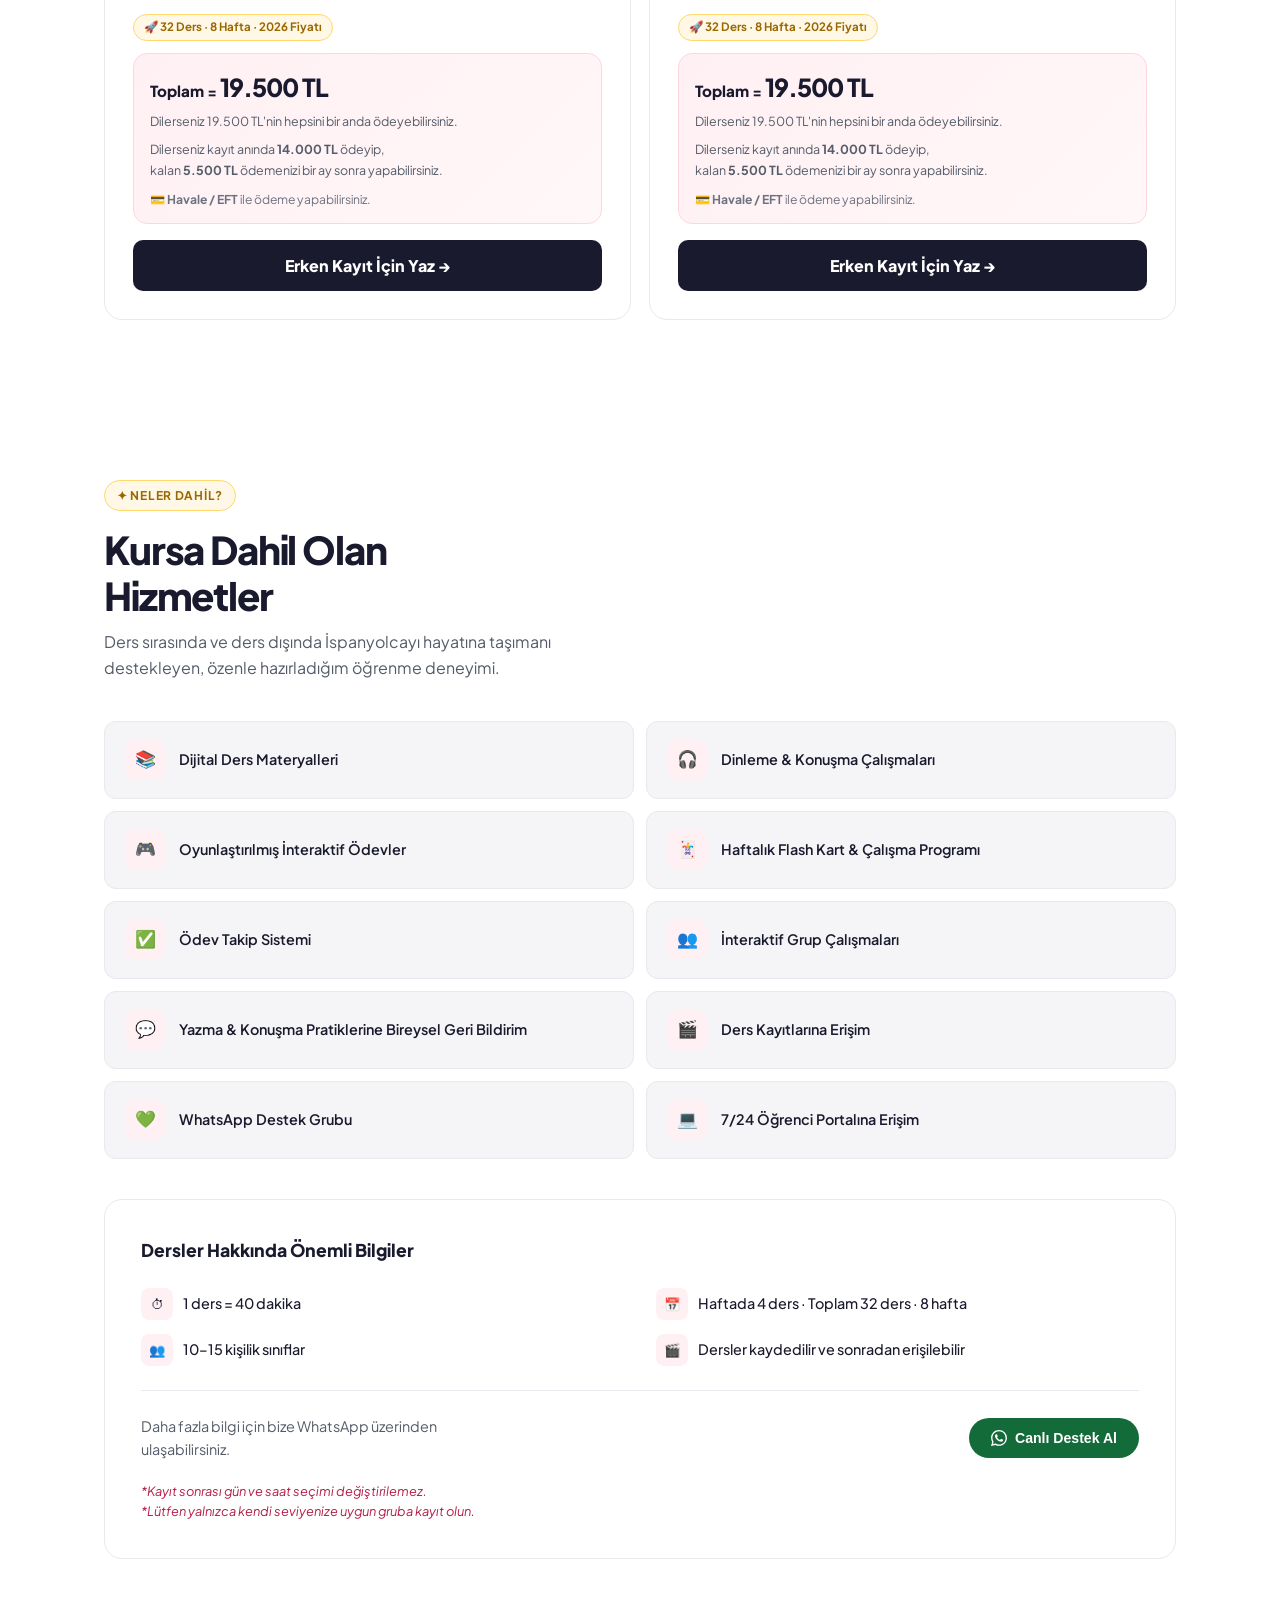
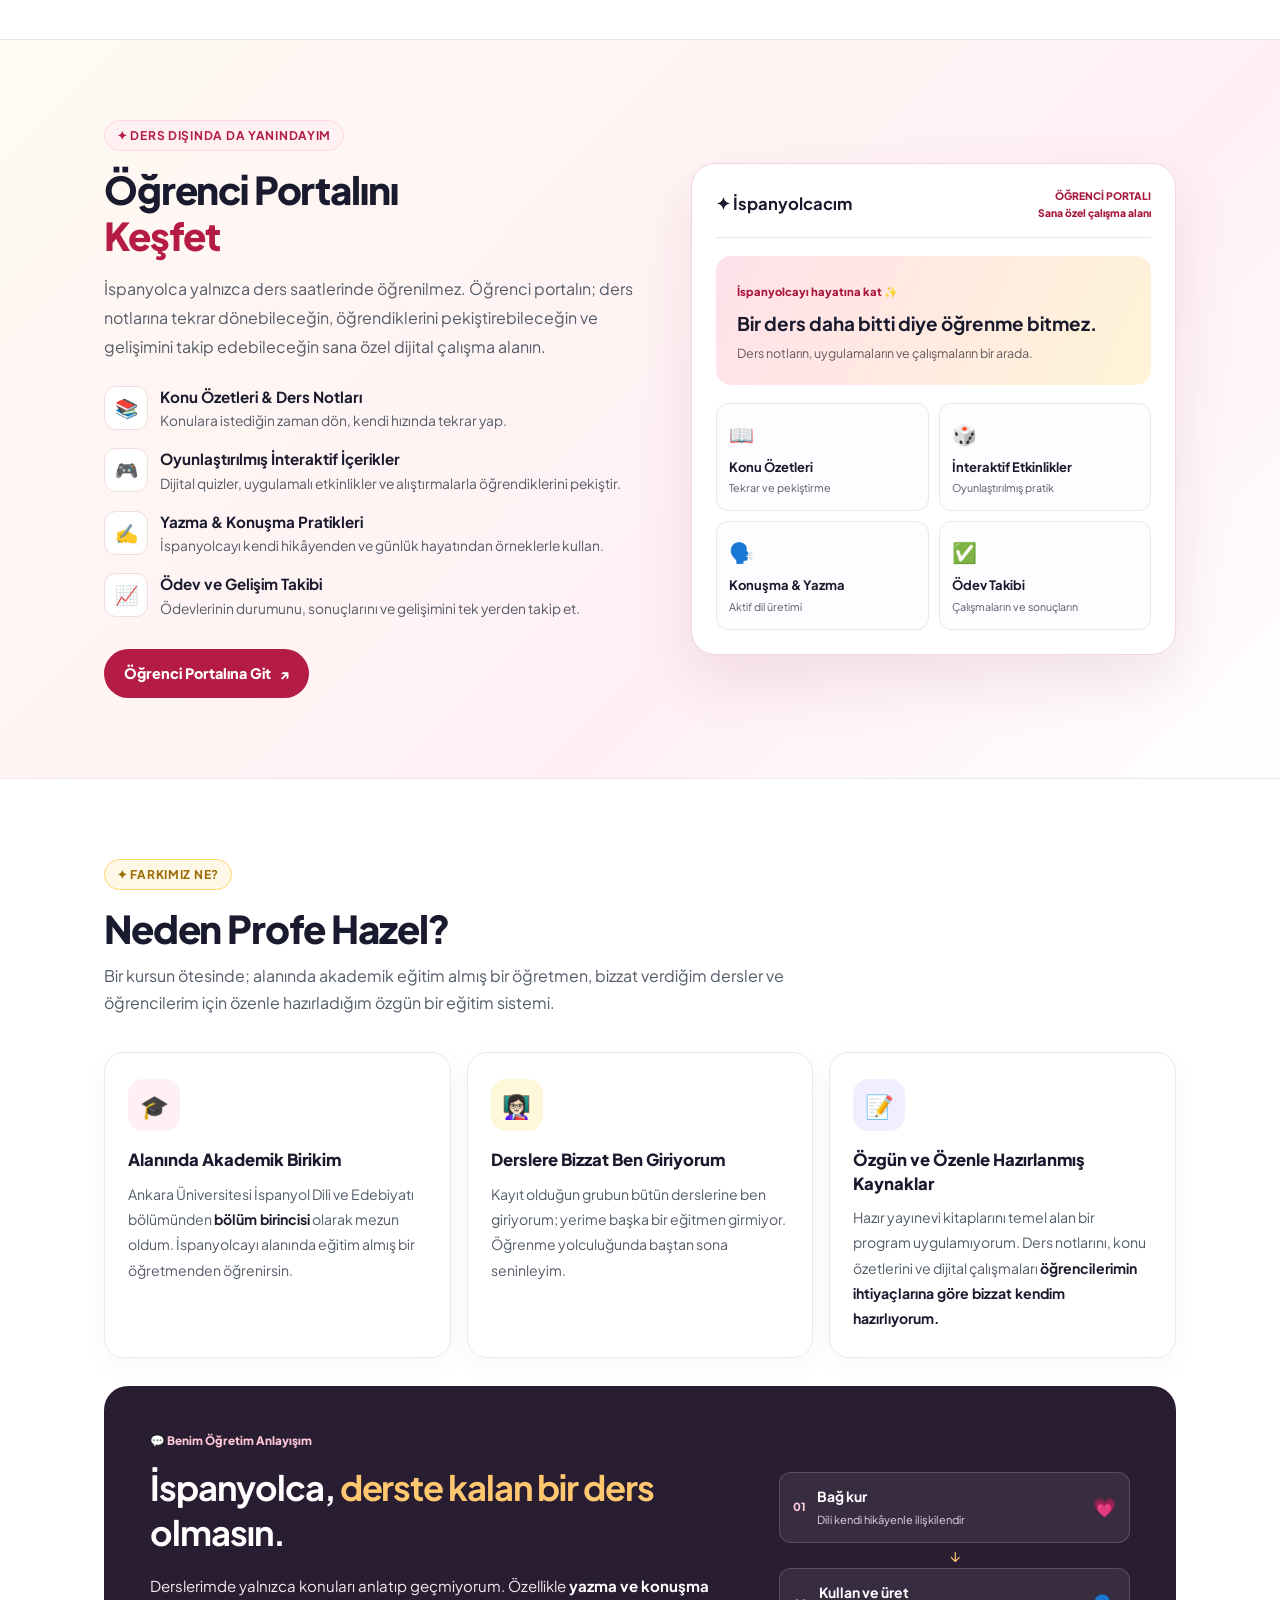
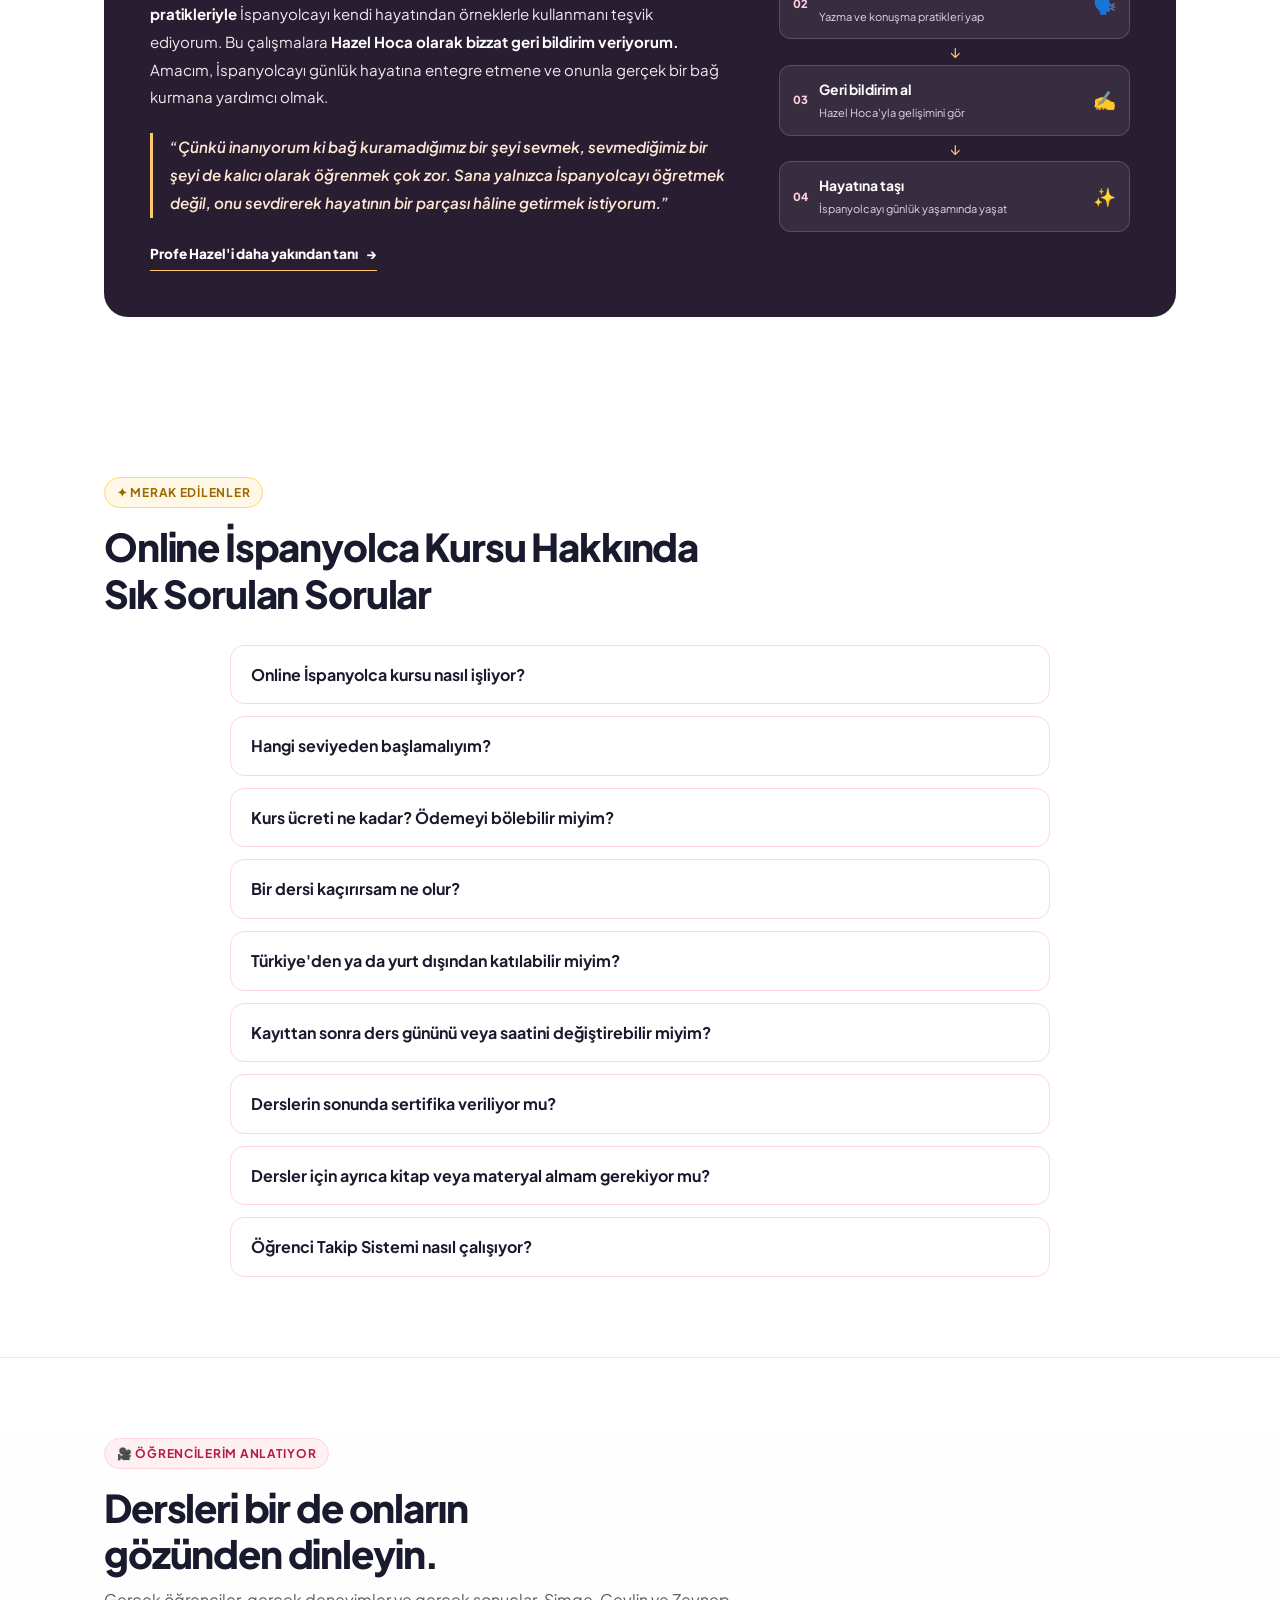
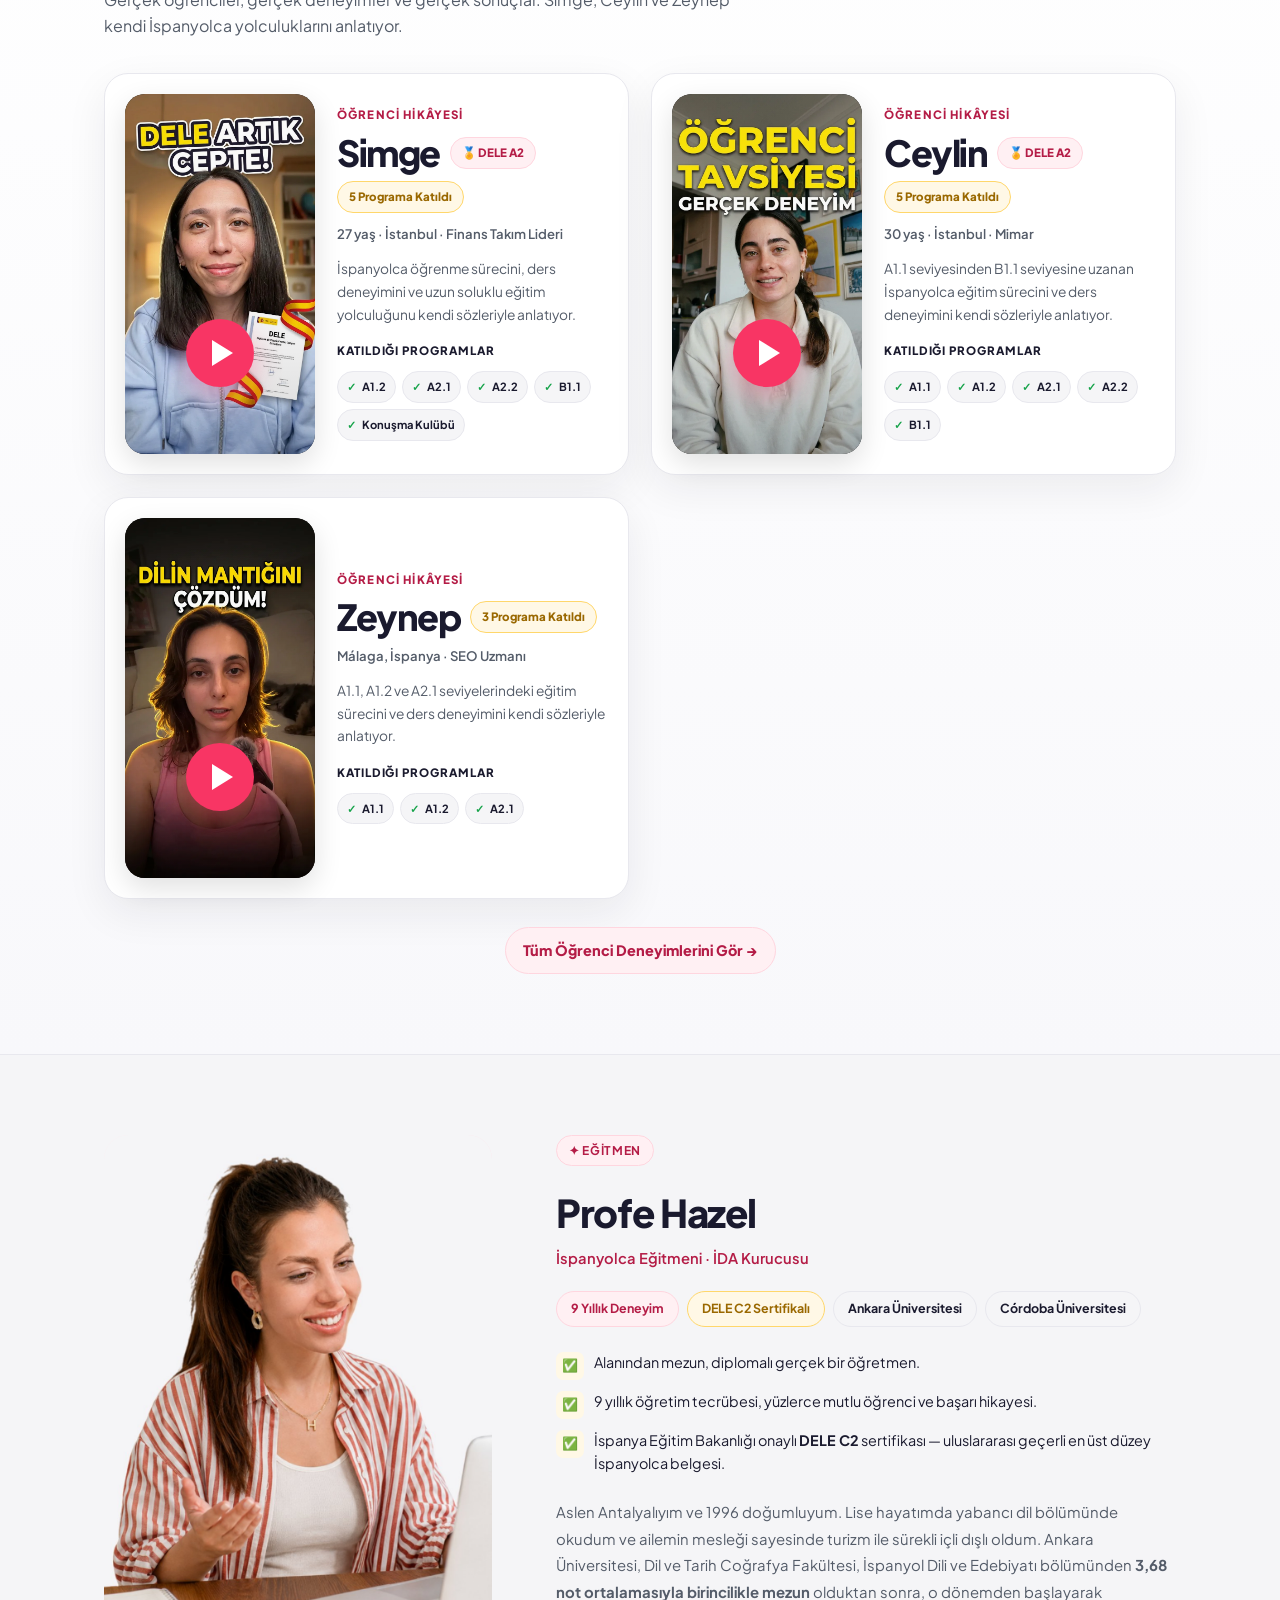
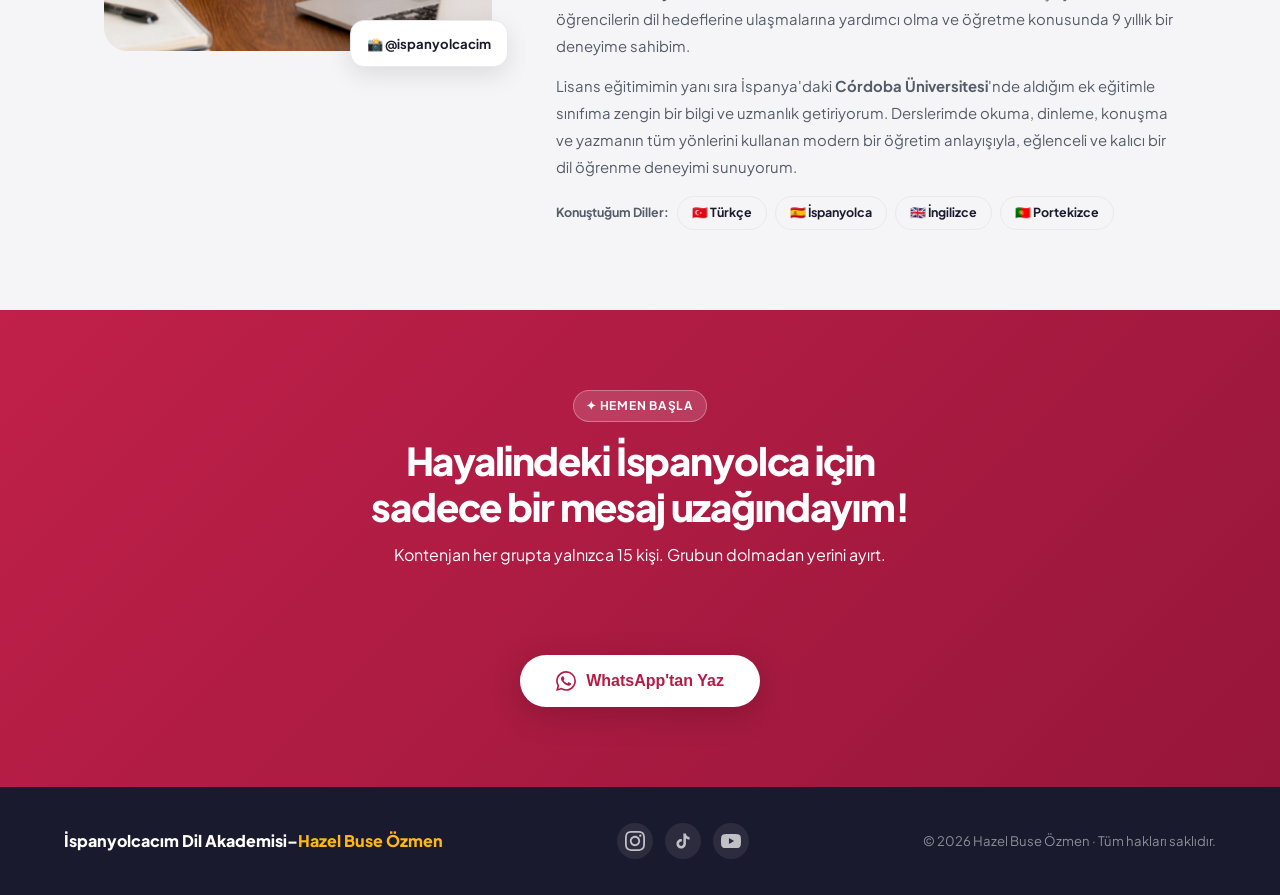
==== commit d807a02e: "Son WhatsApp slayt değişikliğini geri al, önceki çalışan sayfayı geri yükle" ====
--- a/index.html
+++ b/index.html
@@ -162,45 +162,40 @@
 @media(prefers-reduced-motion:reduce){#slider-section .slider-track{transition:none}#slider-section .slide.is-active .story-slide-copy>*{animation:none}}
 
 
-/* WhatsApp referansına uygun tam ekran, pembe/yeşil sohbet düzeni */
-#slider-section .story-chat-scene{background:#eae6e3;display:block;overflow:hidden;aspect-ratio:3/4;max-height:595px;width:min(100%,460px);justify-self:center}
-#slider-section .story-chat-scene:before{display:none}
-#slider-section .wa-fullscreen{position:absolute;inset:0;display:flex;flex-direction:column;background:#f5f5f5;font-family:-apple-system,BlinkMacSystemFont,"Segoe UI",Arial,sans-serif;color:#172027}
-#slider-section .wa-ios-status{height:43px;min-height:43px;background:#F8F8F8;display:flex;align-items:center;justify-content:space-between;padding:8px 22px 0;font-size:1.05rem;color:#08090a}
-#slider-section .wa-system-icons{display:flex;gap:6px;align-items:center}
-#slider-section .wa-battery{height:11px;width:22px;border-radius:3px;background:#141414;border:2px solid #f8f8f8;outline:1px solid #666;position:relative}
-#slider-section .wa-battery:after{content:"";position:absolute;right:-5px;top:2px;height:5px;width:2px;background:#999;border-radius:0 2px 2px 0}
-#slider-section .wa-top-nav{display:flex;align-items:center;gap:10px;height:72px;min-height:72px;padding:9px 16px;background:#F8F8F8;border-bottom:1px solid #ececec}
-#slider-section .wa-back{font-size:2.4rem;color:#242628;font-weight:300;line-height:1;flex:0 0 16px}
-#slider-section .wa-header-avatar{width:44px;height:44px;object-fit:cover;object-position:center 27%;border-radius:50%;max-width:none;max-height:none;box-shadow:none}
-#slider-section .wa-title-group{display:flex;flex-direction:column;flex:1;min-width:0;gap:3px}
-#slider-section .wa-title-group strong{font-size:.98rem;font-weight:800;white-space:nowrap;overflow:hidden;text-overflow:ellipsis}
-#slider-section .wa-title-group small{font-size:.66rem;color:#757b7e;white-space:nowrap;overflow:hidden;text-overflow:ellipsis}
-#slider-section .wa-top-actions{display:flex;align-items:center;justify-content:center;gap:11px;border-radius:26px;padding:10px 12px;background:#fff;color:#1E2526}
-#slider-section .wa-chat-wallpaper{flex:1;min-height:0;overflow:hidden;display:flex;align-items:flex-start;flex-direction:column;gap:8px;padding:15px 16px;background-color:#EDE8E1;background-image:url("data:image/svg+xml,%3Csvg%20xmlns%3D%22http%3A%2F%2Fwww.w3.org%2F2000%2Fsvg%22%20viewBox%3D%220%200%20230%20220%22%20width%3D%22230%22%20height%3D%22220%22%3E%3Cg%20fill%3D%22none%22%20stroke%3D%22%23bfb3a8%22%20stroke-width%3D%222%22%20opacity%3D%22.27%22%20stroke-linejoin%3D%22round%22%20stroke-linecap%3D%22round%22%3E%3Crect%20x%3D%2215%22%20y%3D%2220%22%20width%3D%2244%22%20height%3D%2229%22%20rx%3D%225%22%20transform%3D%22rotate(-12%2037%2034)%22%2F%3E%3Cpath%20d%3D%22m27%2034%2010%207%2010-11%22%2F%3E%3Cpath%20d%3D%22M116%2015c4-8%2015-9%2019%201%204-10%2016-8%2019%201%204%2014-19%2025-19%2025S112%2029%20116%2015Z%22%2F%3E%3Cpath%20d%3D%22M182%2053h23v24h-12l-6%206v-6h-5z%22%2F%3E%3Ccircle%20cx%3D%2279%22%20cy%3D%2299%22%20r%3D%2217%22%2F%3E%3Cpath%20d%3D%22M72%2096h1m12%200h1M74%20105q5%206%2010%200%22%2F%3E%3Cpath%20d%3D%22m142%20112%2026-12-6%2028-6-10-14-6zM155%20118l-6%208%22%2F%3E%3Cpath%20d%3D%22M26%20143q18-16%2035%200v25q-17-14-35%200zM61%20143q18-16%2035%200v25q-17-14-35%200z%22%2F%3E%3Cpath%20d%3D%22M112%20174h34l-8%2019h-18z%22%2F%3E%3Cpath%20d%3D%22M169%20168q8-14%2016%200m-17%2011q9-14%2018%200%22%2F%3E%3Ccircle%20cx%3D%22204%22%20cy%3D%22139%22%20r%3D%2211%22%2F%3E%3Cpath%20d%3D%22M200%20139h8m-4-4v8%22%2F%3E%3Cpath%20d%3D%22M15%2085h20m-10-10v20%22%2F%3E%3C%2Fg%3E%3C%2Fsvg%3E");background-size:165px 158px;background-repeat:repeat}
-#slider-section .wa-date-chip{align-self:center;background:#f2f4f4df;border-radius:30px;font-size:.75rem;color:#6a6e71;font-weight:600;padding:7px 14px;margin-bottom:10px}
-#slider-section .wa-chat-bubble{display:flex;flex-direction:column;position:relative;padding:11px 13px 20px;max-width:85%;border-radius:17px;font-size:.85rem;line-height:1.48;font-weight:500;box-shadow:0 1px 1px rgba(0,0,0,.04)}
-#slider-section .wa-student{align-self:flex-start;color:#fff;background:#DA2180;border-top-left-radius:3px}
-#slider-section .wa-teacher{align-self:flex-end;color:#1a2525;background:#D9FBD5;border-top-right-radius:3px}
-#slider-section .wa-chat-author{display:block;color:#ffe0ef;font-size:.71rem;font-weight:800;margin-bottom:2px}
-#slider-section .wa-chat-bubble small{position:absolute;bottom:4px;right:10px;font-size:.58rem;color:inherit;opacity:.65;white-space:nowrap}
-#slider-section .wa-blue-ticks{color:#20a8e5;font-size:.76rem;letter-spacing:-3px;margin-right:3px}
-#slider-section .wa-voice{min-width:68%;padding:11px 12px 22px}
-#slider-section .wa-voice-inner{display:flex;align-items:center;gap:12px;width:100%}
-#slider-section .wa-play-icon{font-size:1.3rem;color:#849d99}
-#slider-section .wa-voice-info{flex:1;display:flex;flex-direction:column;color:#849d99;min-width:0;line-height:1;gap:2px}
-#slider-section .wa-voice-info>span:last-child{font-size:.64rem;color:#758b8b}
-#slider-section .wa-voice-wave{font-size:.87rem;letter-spacing:-2px;white-space:nowrap;overflow:hidden}
-#slider-section .wa-voice-inner img{width:34px;height:34px;flex-shrink:0;max-width:none;max-height:none;position:relative;object-fit:cover;object-position:center 30%;border-radius:50%;box-shadow:none}
-#slider-section .wa-compose-row{display:flex;align-items:center;gap:10px;height:58px;min-height:58px;padding:7px 17px;background:#F0EBE4;color:#566d78}
-#slider-section .wa-compose-plus{font-size:2rem;line-height:1;color:#4b6775;font-weight:300}
-#slider-section .wa-compose-field{flex:1;display:flex;justify-content:space-between;align-items:center;height:38px;background:#fff;border:1.5px solid #D5DFE4;border-radius:25px;padding:0 13px}
-#slider-section .wa-sticker-icon{font-size:1.15rem}
-#slider-section .wa-compose-tools{white-space:nowrap;font-size:1.1rem}
-#slider-section .wa-home-indicator{height:9px;min-height:9px;background:#F0EBE4}
-@media(max-width:900px){#slider-section .story-chat-scene{max-height:575px}#slider-section .wa-chat-wallpaper{gap:6px;padding:12px}#slider-section .wa-chat-bubble{font-size:.77rem;padding:8px 10px 19px}#slider-section .wa-top-nav{padding:7px 11px;gap:7px}#slider-section .wa-title-group strong{font-size:.82rem}#slider-section .wa-top-actions{gap:5px;padding:8px}}
-@media(max-width:700px){#slider-section .story-chat-scene{aspect-ratio:3/4;max-height:none;width:100%}#slider-section .wa-chat-bubble{font-size:.79rem}}
-@media(max-width:410px){#slider-section .wa-ios-status{height:32px;min-height:32px;padding-top:4px}#slider-section .wa-top-nav{height:58px;min-height:58px}#slider-section .wa-header-avatar{width:34px;height:34px}#slider-section .wa-title-group strong{font-size:.76rem}#slider-section .wa-top-actions{gap:4px;padding:6px}#slider-section .wa-top-actions svg{width:16px;height:16px}#slider-section .wa-chat-wallpaper{gap:5px;padding:9px 10px}#slider-section .wa-date-chip{font-size:.64rem;padding:5px 10px;margin-bottom:4px}#slider-section .wa-chat-bubble{font-size:.71rem;padding:6px 8px 16px}#slider-section .wa-chat-author{font-size:.63rem}#slider-section .wa-compose-row{height:48px;min-height:48px;padding:5px 11px}}
+/* İspanyolcacım A1.1 - telefon içindeki grup mesajlaşması */
+#slider-section .story-chat-scene{display:grid;place-items:center;background:linear-gradient(130deg,#EEE9E7,#F7EBF2 53%,#EFE9EF);overflow:hidden}
+#slider-section .story-chat-scene:before{content:"✦";position:absolute;right:6%;top:8%;font-size:92px;color:#FFFFFF70;transform:rotate(-12deg)}
+#slider-section .story-wa-device{position:relative;display:flex;flex-direction:column;height:96%;width:min(70%,288px);border:6px solid #262328;border-radius:27px;background:#F0ECE5;overflow:hidden;box-shadow:0 12px 28px rgba(35,20,33,.23);font-family:-apple-system,BlinkMacSystemFont,"Segoe UI",sans-serif}
+#slider-section .story-wa-status{height:25px;min-height:25px;background:#F8F8F9;display:flex;justify-content:space-between;align-items:center;padding:5px 13px 2px;color:#192025;font-size:.65rem}
+#slider-section .story-wa-status>span{font-size:.57rem;white-space:nowrap}
+#slider-section .story-wa-heading{min-height:48px;display:flex;align-items:center;gap:6px;padding:6px 8px;background:#F8F8F9;border-bottom:1px solid #E8E7E5;color:#171E23}
+#slider-section .story-wa-back{font-size:1.35rem;font-weight:400;color:#333;line-height:1}
+#slider-section .story-wa-group-avatar{flex-shrink:0;display:grid;place-items:center;width:26px;height:26px;font-size:.97rem;background:#FCE9F2;border-radius:50%}
+#slider-section .story-wa-heading-copy{flex:1;min-width:0}
+#slider-section .story-wa-heading-copy strong{display:block;font-size:.65rem;font-weight:850;white-space:nowrap;overflow:hidden;text-overflow:ellipsis}
+#slider-section .story-wa-heading-copy small{display:block;margin-top:2px;font-size:.48rem;color:#787D7E;white-space:nowrap;overflow:hidden;text-overflow:ellipsis}
+#slider-section .story-wa-actions{font-size:.85rem;white-space:nowrap;letter-spacing:1px}
+#slider-section .story-wa-messages{min-height:0;flex:1;padding:9px 7px;display:flex;flex-direction:column;gap:5px;overflow:hidden;background-color:#EDE7DE;background-image:radial-gradient(#C2B8AC25 1px,transparent 1px),radial-gradient(#C2B8AC15 1px,transparent 1px);background-size:20px 20px,32px 32px;background-position:0 0,10px 7px}
+#slider-section .story-wa-day{display:flex;justify-content:center;margin-bottom:3px}
+#slider-section .story-wa-day span{border-radius:100px;background:#F7F9FAE8;color:#7D7C7B;padding:3px 10px;font-size:.52rem}
+#slider-section .story-wa-bubble{position:relative;padding:6px 7px 13px;max-width:89%;box-shadow:0 1px 2px #00000013;display:flex;flex-direction:column;gap:3px;line-height:1.27;font-size:.59rem;color:#242729}
+#slider-section .story-wa-incoming{align-self:flex-start;background:#FFF;border-radius:9px 9px 9px 3px}
+#slider-section .story-wa-outgoing{align-self:flex-end;background:#DCF8D4;border-radius:9px 9px 3px 9px}
+#slider-section .story-wa-sender{font-size:.57rem;font-weight:850}
+#slider-section .story-wa-emre{color:#C42C7C}#slider-section .story-wa-sedef{color:#6960B5}#slider-section .story-wa-ece{color:#238F9C}
+#slider-section .story-wa-bubble small{position:absolute;bottom:2px;right:6px;font-size:.43rem;color:#8F9192;white-space:nowrap}
+#slider-section .story-wa-audio{display:flex;flex-direction:row;align-items:center;gap:5px;padding:7px 7px 14px;min-width:76%}
+#slider-section .story-wa-audio-play{color:#7D9D8A;font-size:.84rem}
+#slider-section .story-wa-wave{font-size:.62rem;color:#7B9E8B;letter-spacing:.4px;overflow:hidden;white-space:nowrap}
+#slider-section .story-wa-audio-time{position:absolute;left:18px;bottom:1px;font-size:.45rem;color:#81958C}
+#slider-section .story-wa-audio img{height:25px;width:25px;min-width:25px;border-radius:50%;object-fit:cover;position:relative;top:auto;left:auto;box-shadow:none;max-width:none;max-height:none}
+#slider-section .story-wa-bottom{min-height:32px;background:#F5F0E9;display:flex;align-items:center;gap:6px;padding:5px 8px;color:#61717A;font-size:.75rem}
+#slider-section .story-wa-plus{font-size:1.1rem}
+#slider-section .story-wa-compose{background:#FFF;border:1px solid #E0E2E3;flex:1;display:flex;justify-content:space-between;align-items:center;border-radius:30px;padding:5px 10px;font-size:.53rem;color:#A3A5A7}
+#slider-section .story-wa-home{width:62px;height:3px;min-height:3px;border-radius:10px;background:#333;margin:0 auto 5px}
+@media(max-width:900px){#slider-section .story-wa-device{width:min(74%,266px)}}
+@media(max-width:700px){#slider-section .story-wa-device{width:min(70%,288px)}}
+@media(max-width:400px){#slider-section .story-wa-device{width:min(79%,270px)}#slider-section .story-wa-bubble{font-size:.53rem}#slider-section .story-wa-messages{gap:3px;padding:6px}#slider-section .story-wa-heading{min-height:42px}}
 </style><script type="application/ld+json">
 {
   "@context": "https://schema.org",
@@ -402,36 +397,26 @@
   </div>
 </div></article>
 <article class="slide" aria-label="3 / 5 · DERS DIŞINDA DA" aria-hidden="true" inert><div class="story-slide">
-  <div class="story-visual story-chat-scene" aria-label="İspanyolcacım'2026 A1.1 grubundan örnek mesajlaşma tasarımı">
-  <div class="wa-fullscreen">
-    <div class="wa-ios-status">
-      <strong>9:41</strong>
-      <div class="wa-system-icons" aria-hidden="true">
-        <svg width="19" height="15" viewBox="0 0 19 15"><rect x="1" y="10" width="3" height="4" rx=".6"/><rect x="5.5" y="7" width="3" height="7" rx=".6"/><rect x="10" y="4" width="3" height="10" rx=".6"/><rect x="14.5" y="1" width="3" height="13" rx=".6"/></svg>
-        <svg width="18" height="15" viewBox="0 0 18 15" fill="none" stroke="currentColor" stroke-width="2"><path d="M1 5.2C5 .9 13 .9 17 5.2M4 8.5c2.7-3 7.3-3 10 0M7.2 11.5c1.2-1.3 2.4-1.3 3.6 0" stroke-linecap="round"/></svg>
-        <span class="wa-battery"></span>
-      </div>
+  <div class="story-visual story-chat-scene" aria-label="İspanyolcacım'2026 A1.1 grubunda Emre, Sedef, Ece ve Hazel Hoca arasında örnek WhatsApp tarzı sohbet">
+  <div class="story-wa-device" role="img" aria-label="İspanyolcacım'2026 A1.1 grubunda soru ve cevapların yer aldığı telefon ekranı">
+    <div class="story-wa-status"><b>9:41</b><span aria-hidden="true">▂▄▆ ᴡɪғɪ ▰</span></div>
+    <div class="story-wa-heading">
+      <span class="story-wa-back" aria-hidden="true">‹</span>
+      <span class="story-wa-group-avatar" aria-hidden="true">🇪🇸</span>
+      <div class="story-wa-heading-copy"><strong>İspanyolcacım'2026 A1.1</strong><small>Emre, Sedef, Ece, Hazel Hoca</small></div>
+      <span class="story-wa-actions" aria-hidden="true">◻︎ ☎</span>
     </div>
-    <div class="wa-top-nav">
-      <span class="wa-back" aria-hidden="true">‹</span>
-      <img class="wa-header-avatar" src="images/profe-hazel.jpg" alt="" width="42" height="42" loading="lazy"/>
-      <div class="wa-title-group"><strong>İspanyolcacım'2026 A1.1</strong><small>Emre, Sedef, Ece, Hazel Hoca</small></div>
-      <div class="wa-top-actions" aria-hidden="true"><svg width="23" height="23" viewBox="0 0 24 24" fill="none" stroke="currentColor" stroke-width="2"><rect x="2" y="6" width="14" height="12" rx="2"/><path d="m16 10 6-4v12l-6-4"/></svg><svg width="22" height="22" viewBox="0 0 24 24" fill="none" stroke="currentColor" stroke-width="2"><path d="M7 3h4l2 5-3 2a16 16 0 0 0 4 4l2-3 5 2v4a4 4 0 0 1-4 4C9 21 3 15 3 7a4 4 0 0 1 4-4Z"/></svg></div>
+    <div class="story-wa-messages">
+      <div class="story-wa-day"><span>22 Kasım 2026</span></div>
+      <div class="story-wa-bubble story-wa-incoming"><strong class="story-wa-sender story-wa-emre">Emre</strong><span>Hocam neden “me gusta” diyoruz? 🤔</span><small>09:41</small></div>
+      <div class="story-wa-bubble story-wa-outgoing story-wa-audio"><span class="story-wa-audio-play" aria-hidden="true">▶</span><span class="story-wa-wave" aria-label="Ses kaydı">▏▎▍▉▌▏▍▏▎▉▏▍▎▏▌</span><span class="story-wa-audio-time">0:24</span><img src="images/profe-hazel.jpg" alt="" loading="lazy" width="24" height="24"/><small>09:42 ✓✓</small></div>
+      <div class="story-wa-bubble story-wa-outgoing"><span>Ses kaydında detaylıca anlattım! 💗</span><small>09:42 ✓✓</small></div>
+      <div class="story-wa-bubble story-wa-incoming"><strong class="story-wa-sender story-wa-sedef">Sedef</strong><span>Yazma ödevimi gönderdim hocam ✨</span><small>09:43</small></div>
+      <div class="story-wa-bubble story-wa-incoming"><strong class="story-wa-sender story-wa-ece">Ece</strong><span>Yani özne sevilen şey oluyor, değil mi?</span><small>09:44</small></div>
+      <div class="story-wa-bubble story-wa-outgoing"><span>Aynen! 🌸 <b>Me gusta el café</b> ama <b>me gustan los libros.</b></span><small>09:45 ✓✓</small></div>
     </div>
-    <div class="wa-chat-wallpaper">
-      <div class="wa-date-chip">22 November 2026</div>
-      <div class="wa-chat-bubble wa-student"><span class="wa-chat-author">Emre</span><span>Hocam neden “me gusta” diyoruz?</span><small>09:41</small></div>
-      <div class="wa-chat-bubble wa-teacher wa-voice">
-        <div class="wa-voice-inner"><span class="wa-play-icon" aria-hidden="true">▶</span><div class="wa-voice-info"><span class="wa-voice-wave" aria-hidden="true">▏▍▎▌▏▉▎▌▏▍▉▏▌▎▉▏▎▏▌▏</span><span>0:24</span></div><img src="images/profe-hazel.jpg" alt="" width="34" height="34" loading="lazy"/></div>
-        <small>09:42 <span class="wa-blue-ticks">✓✓</span></small>
-      </div>
-      <div class="wa-chat-bubble wa-teacher"><span>Ses kaydında detaylıca anlattım! 💗</span><small>09:42 <span class="wa-blue-ticks">✓✓</span></small></div>
-      <div class="wa-chat-bubble wa-student"><span class="wa-chat-author">Sedef</span><span>Ben de bunu merak ediyordum hocam! 🙈</span><small>09:43</small></div>
-      <div class="wa-chat-bubble wa-student"><span class="wa-chat-author">Ece</span><span>Yani özne sevilen şey oluyor, değil mi?</span><small>09:44</small></div>
-      <div class="wa-chat-bubble wa-teacher"><span>Aynen! 🌸 <b>Me gusta el café</b> ama <b>me gustan los libros.</b></span><small>09:45 <span class="wa-blue-ticks">✓✓</span></small></div>
-    </div>
-    <div class="wa-compose-row"><span class="wa-compose-plus" aria-hidden="true">＋</span><div class="wa-compose-field"><span></span><span class="wa-sticker-icon" aria-hidden="true">▢</span></div><span class="wa-compose-tools" aria-hidden="true">▣ ♩</span></div>
-    <div class="wa-home-indicator" aria-hidden="true"></div>
+    <div class="story-wa-bottom"><span class="story-wa-plus" aria-hidden="true">＋</span><div class="story-wa-compose"><span>Mesaj</span><span aria-hidden="true">▢</span></div><span aria-hidden="true">◉ ♩</span></div>
+    <div class="story-wa-home" aria-hidden="true"></div>
   </div>
 </div>
   <div class="story-slide-copy">
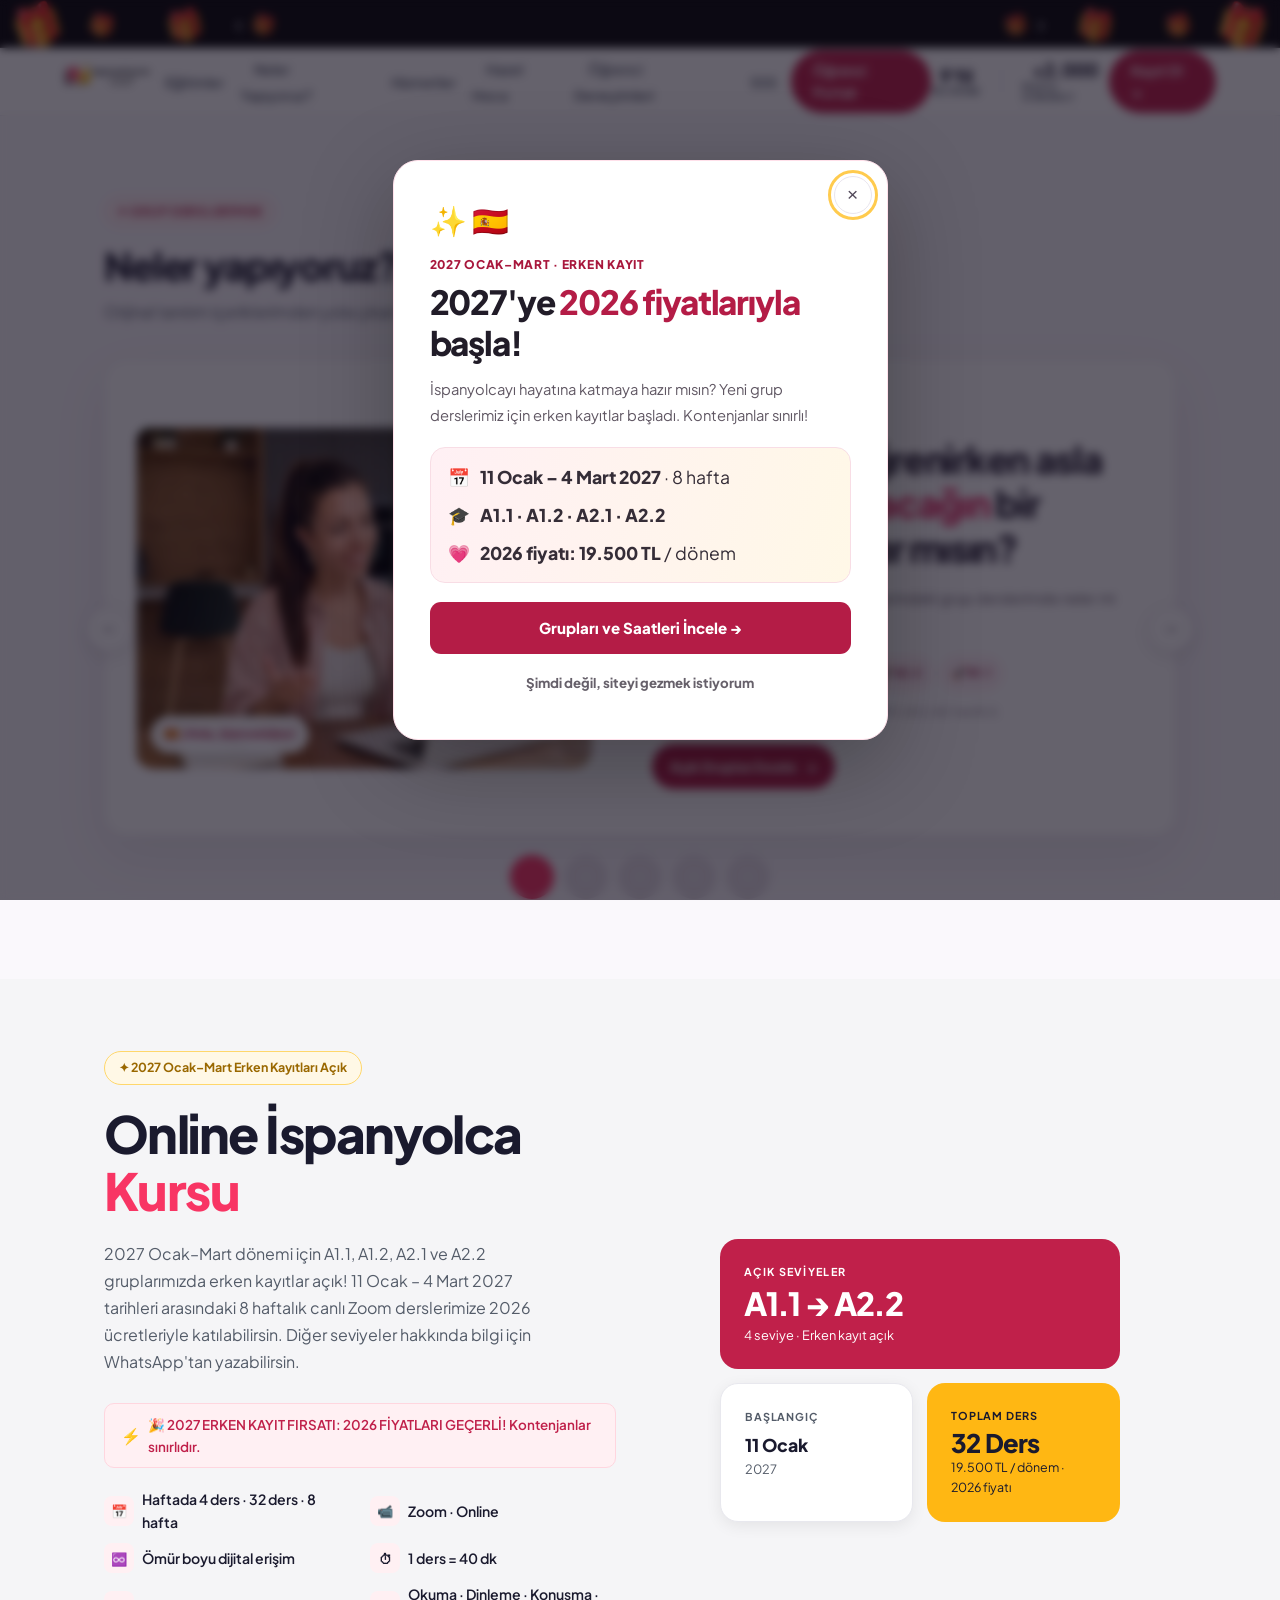
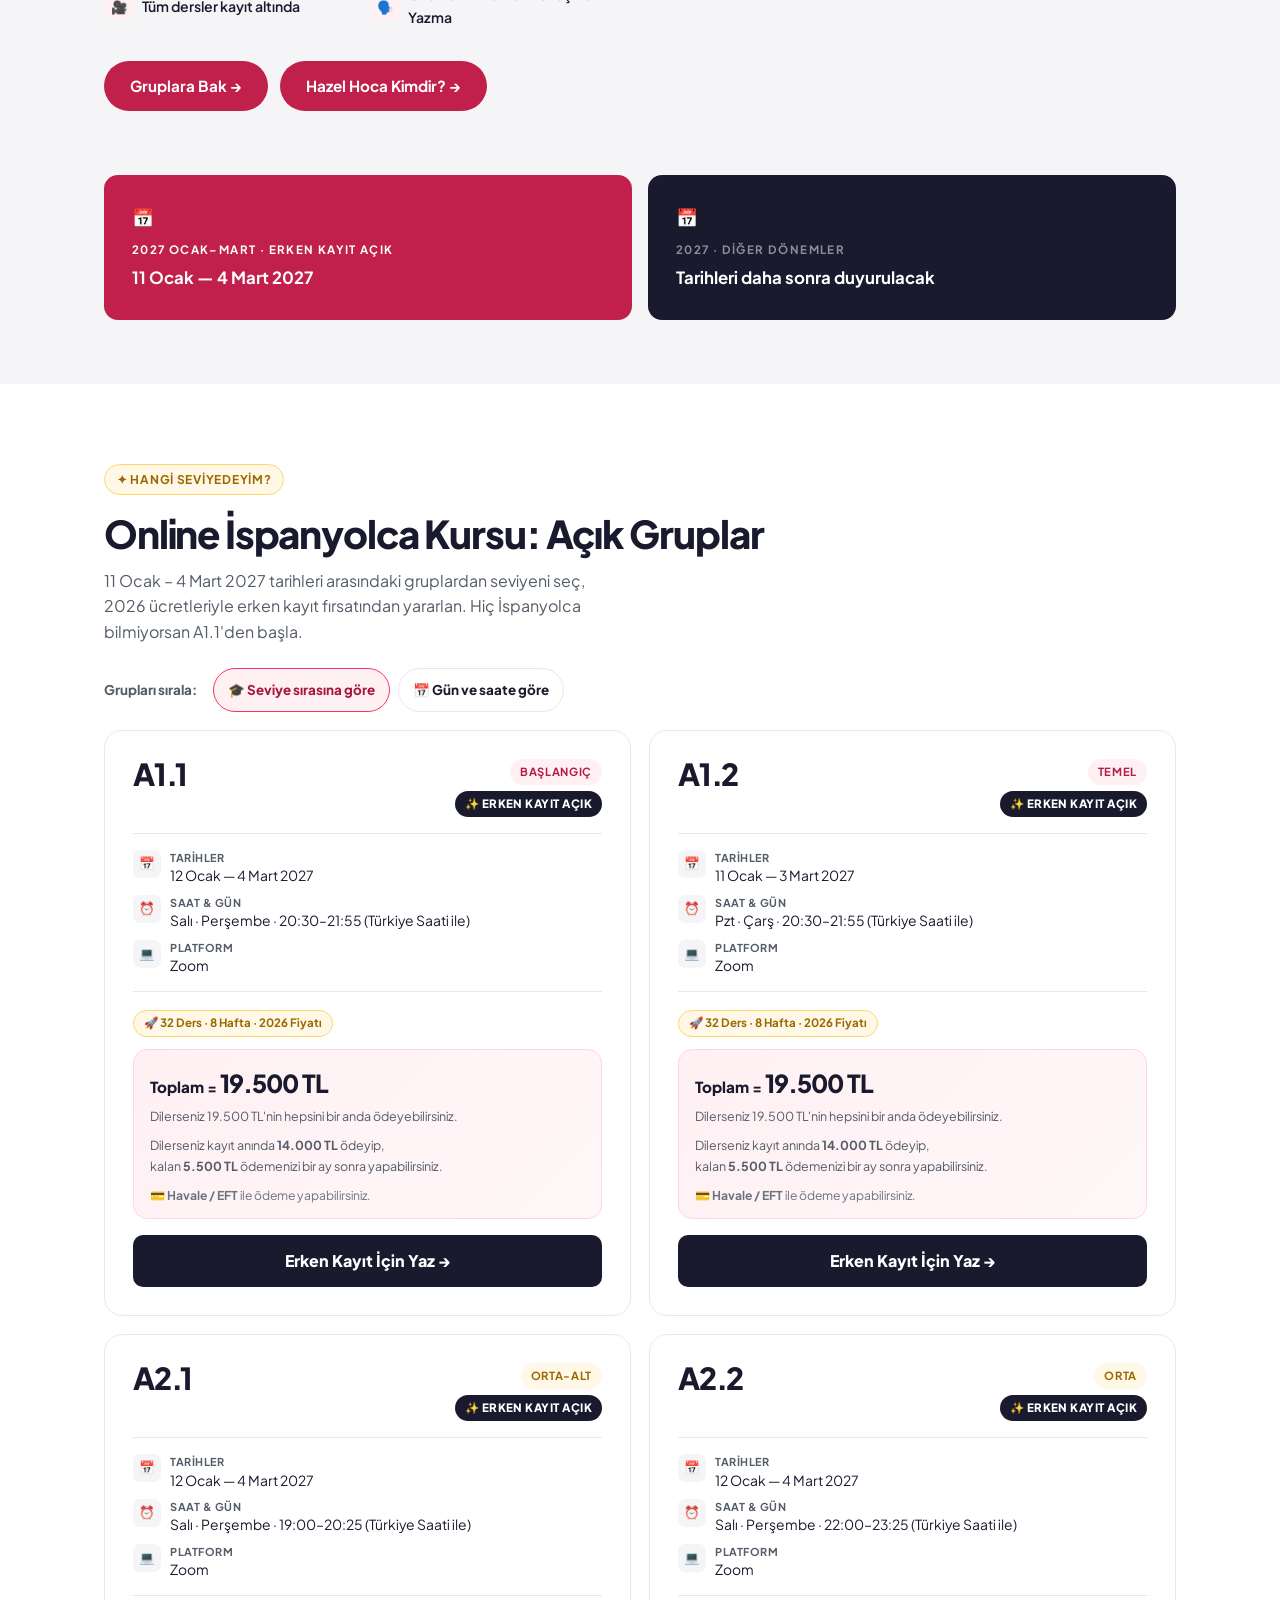
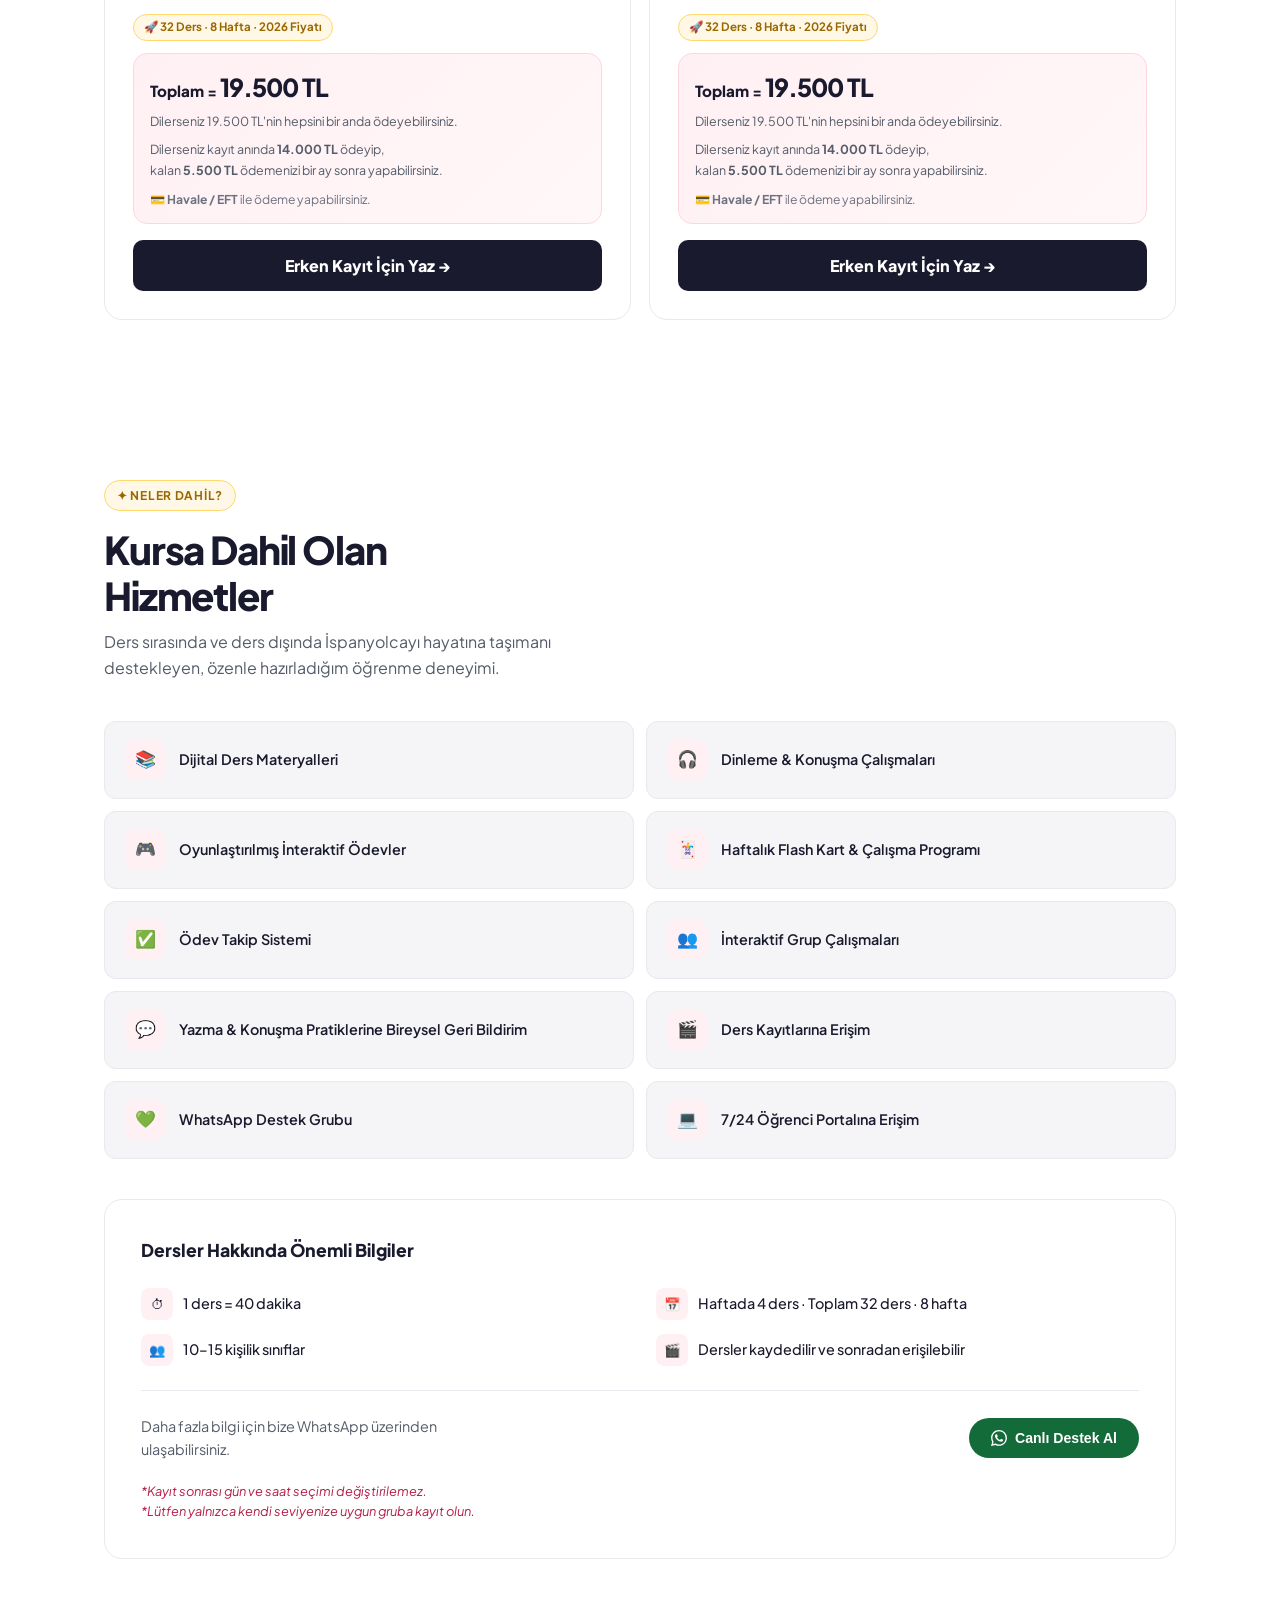
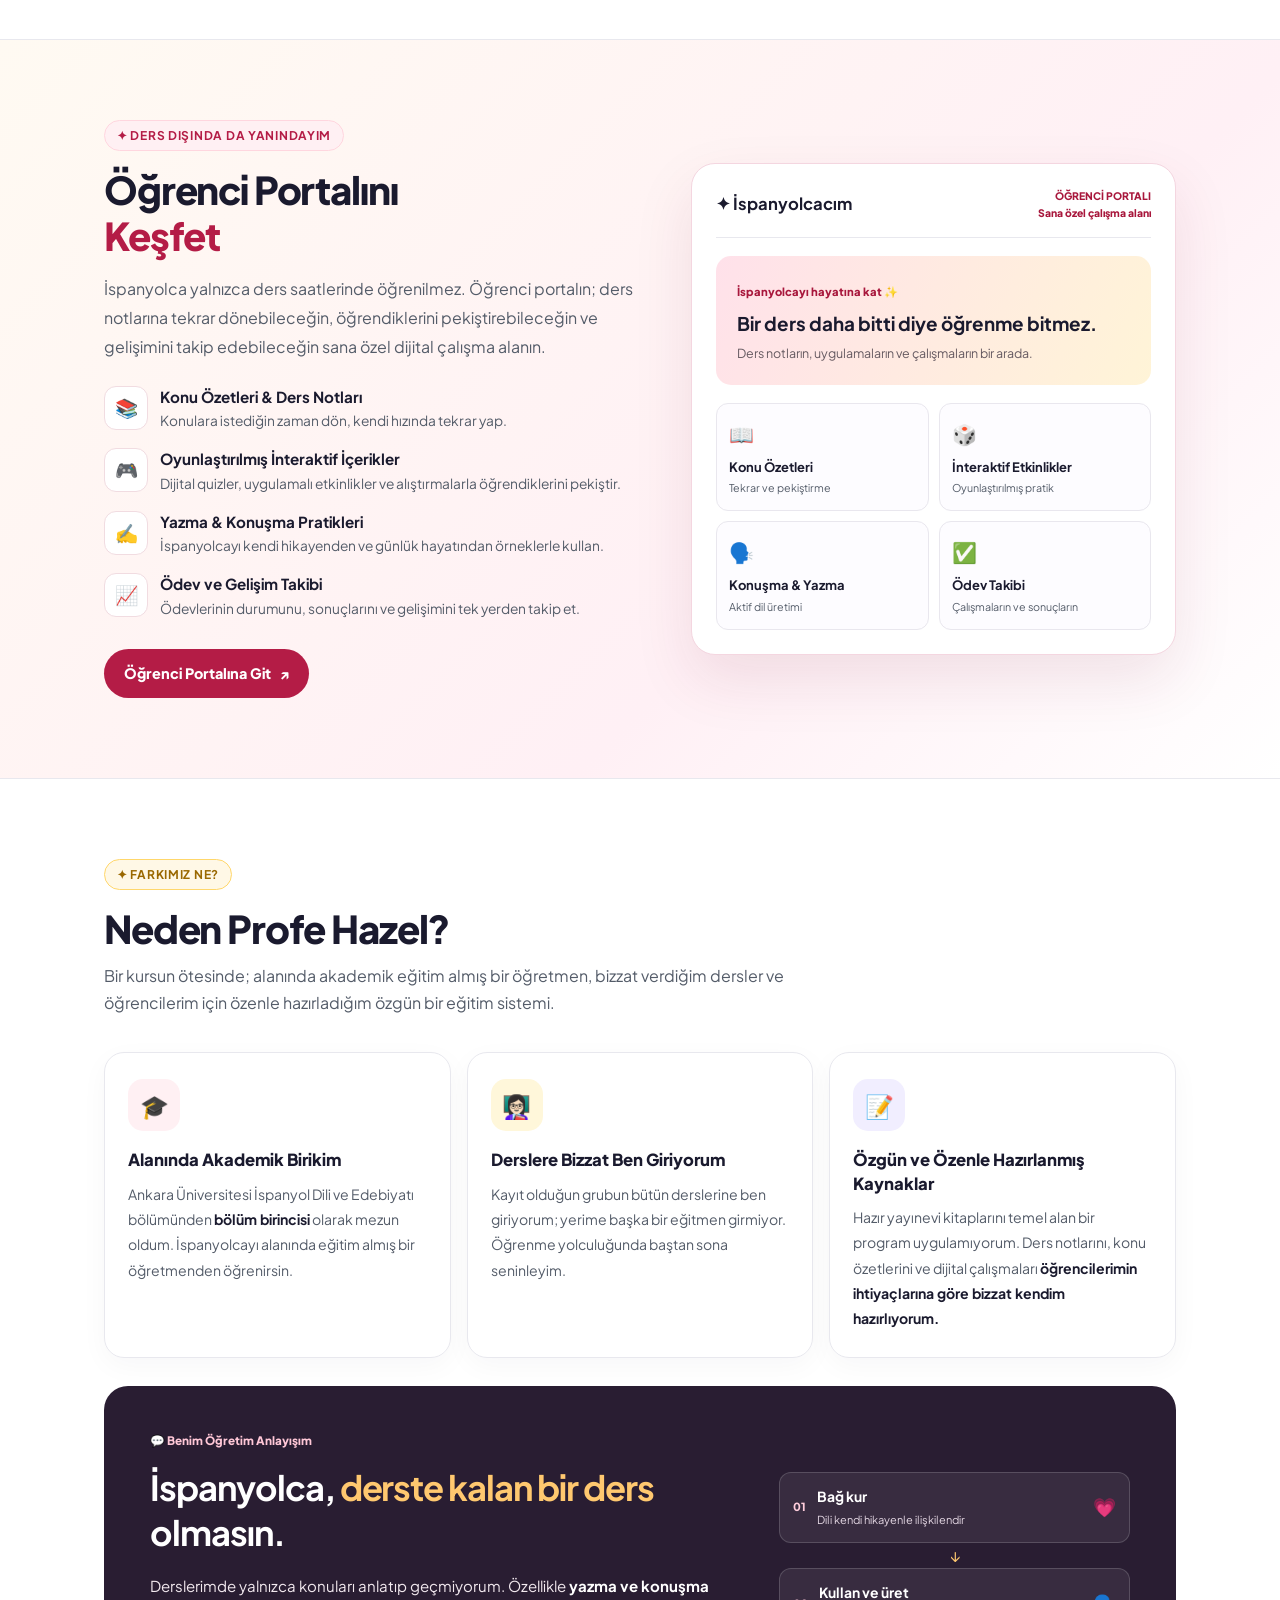
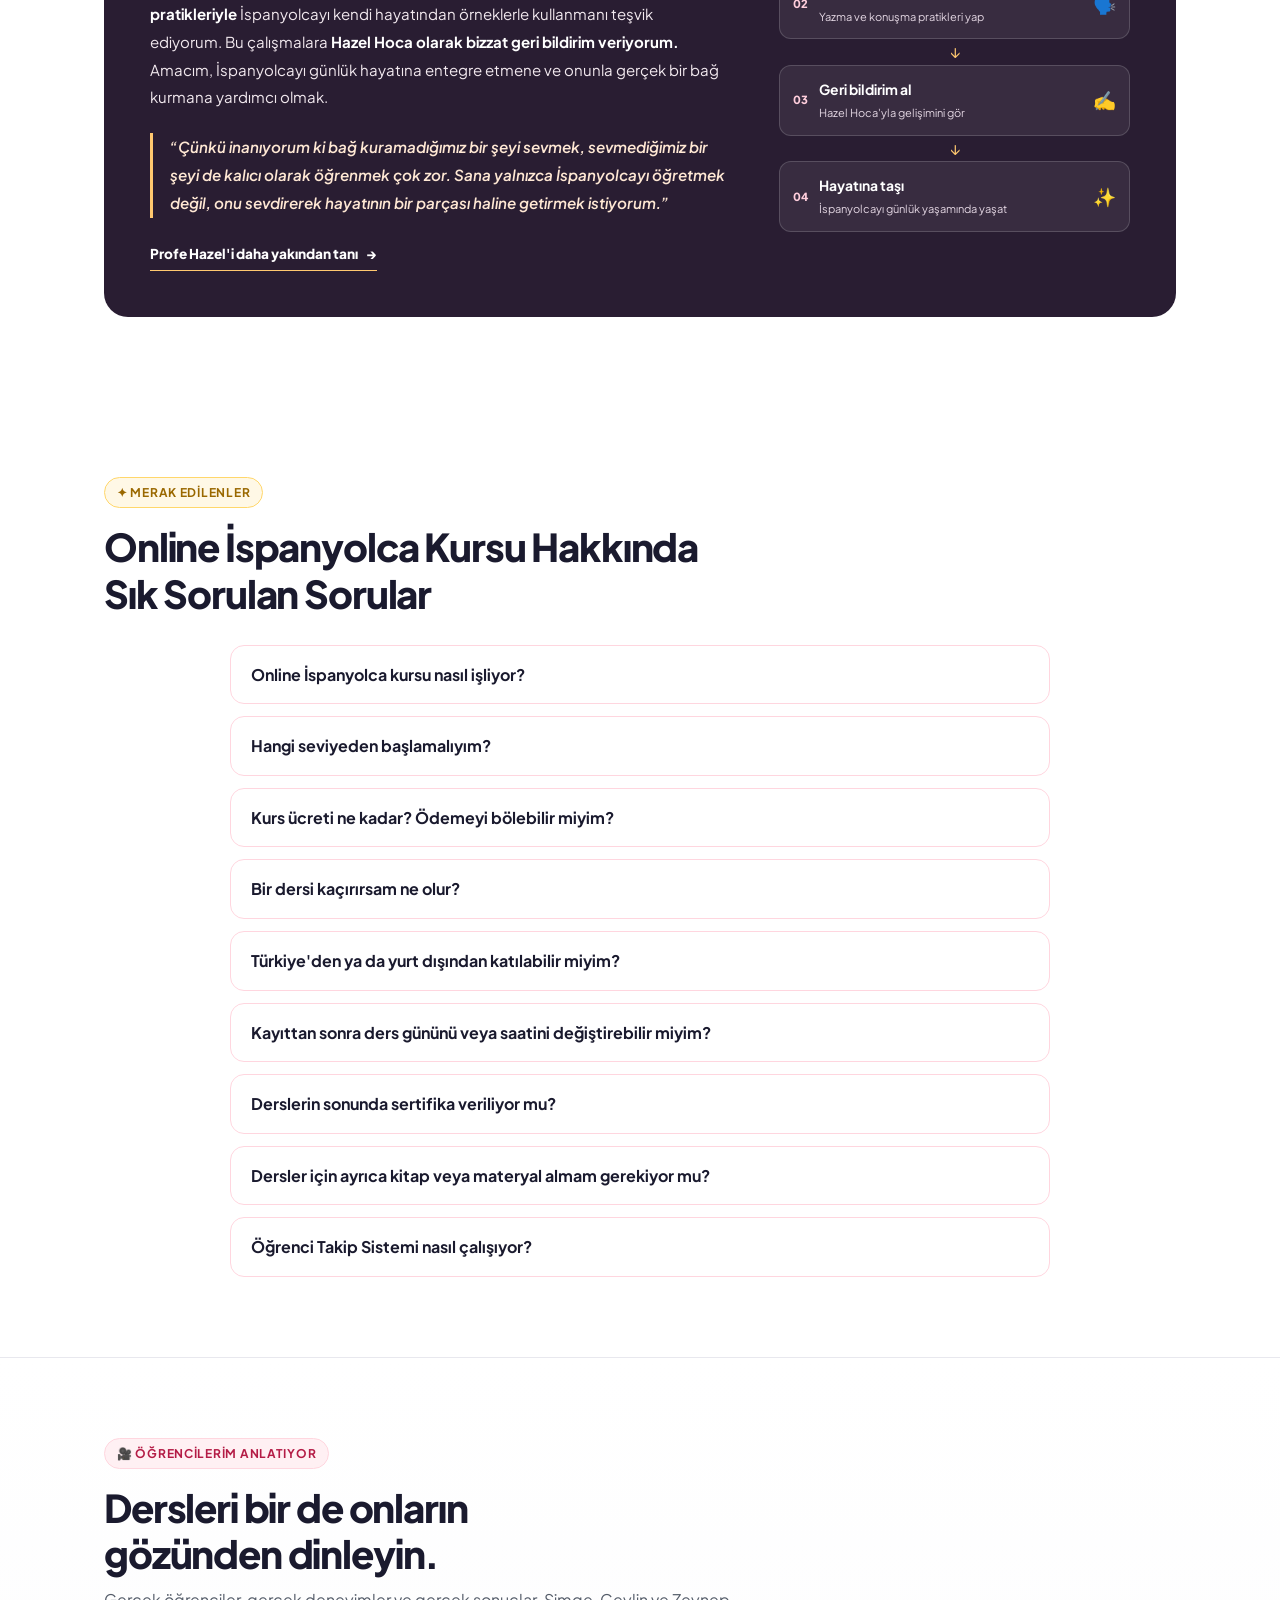
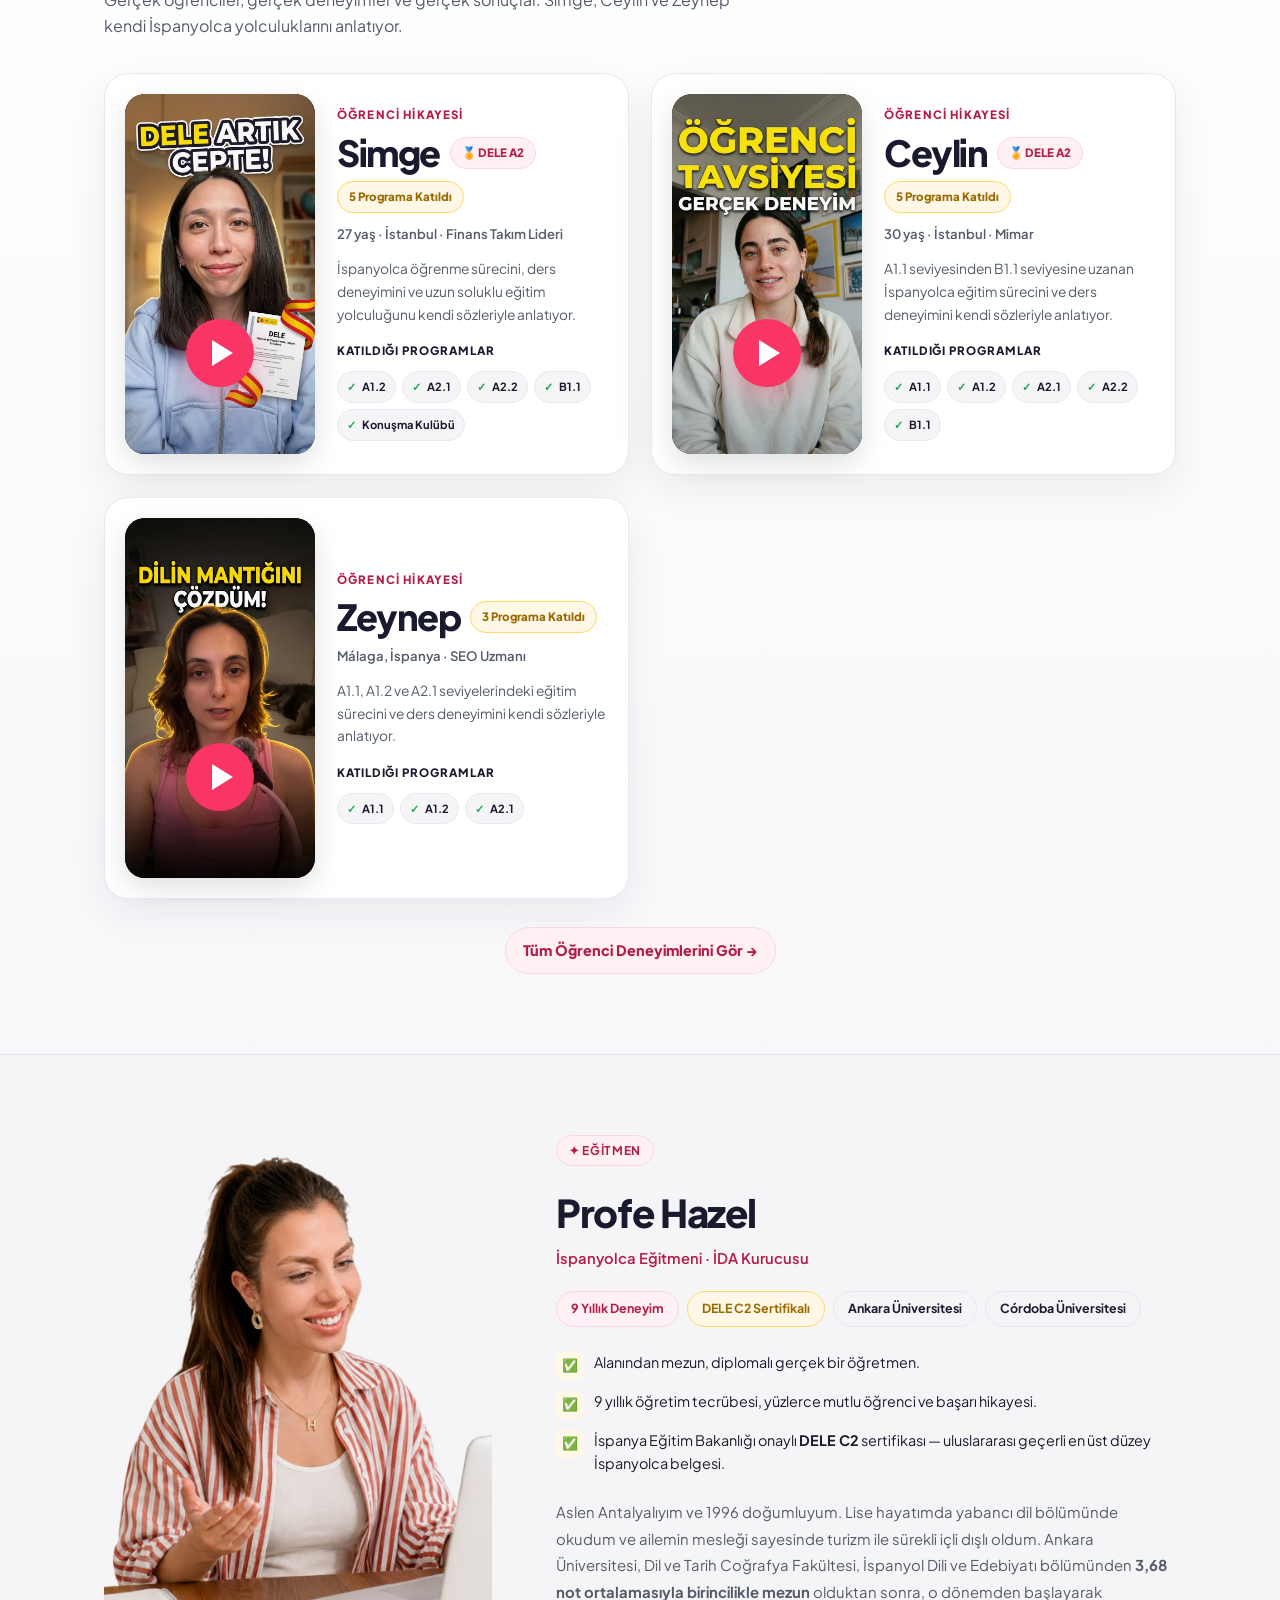
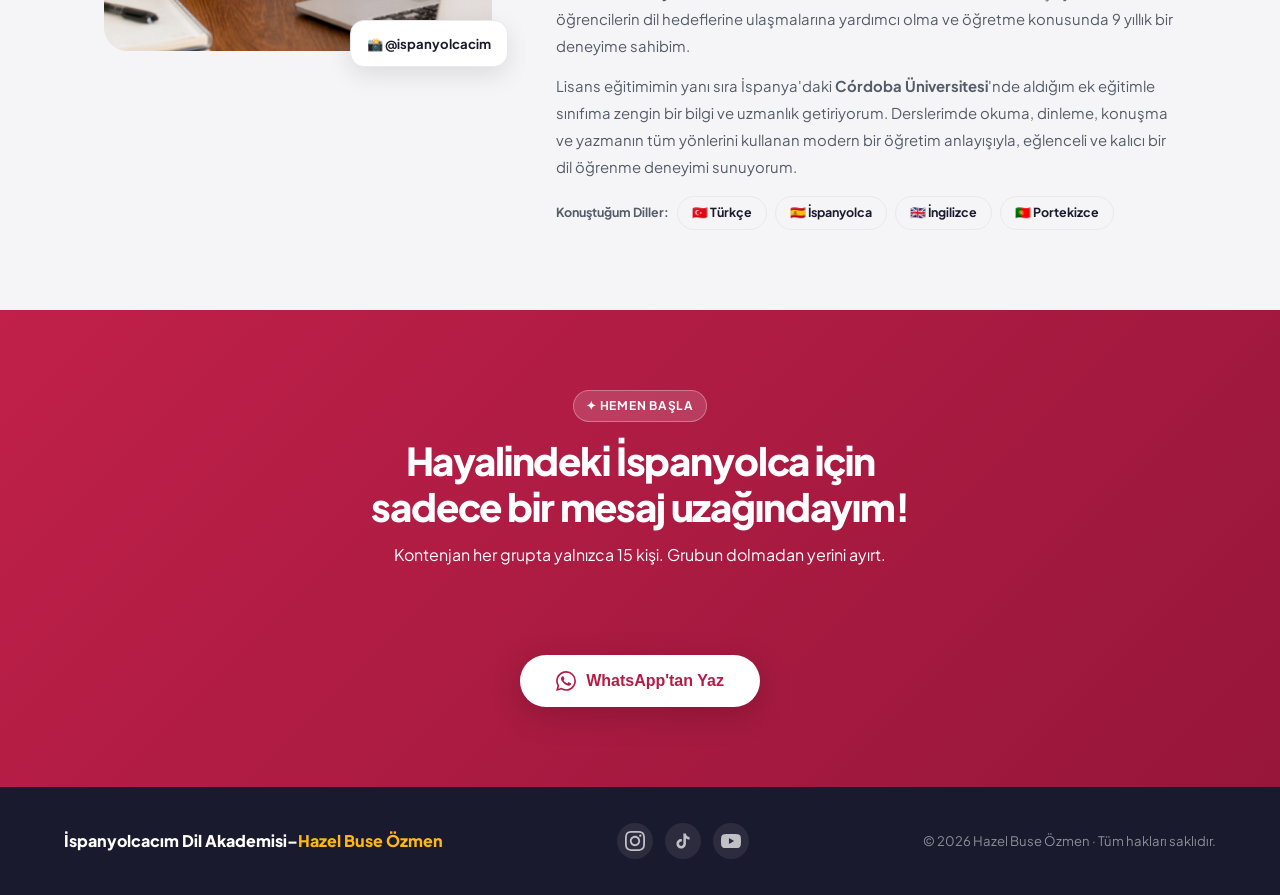
==== commit f9d3cc25: "Site genelinde sapkali a karakterlerini normal a ile degistir" ====
--- a/index.html
+++ b/index.html
@@ -162,40 +162,15 @@
 @media(prefers-reduced-motion:reduce){#slider-section .slider-track{transition:none}#slider-section .slide.is-active .story-slide-copy>*{animation:none}}
 
 
-/* İspanyolcacım A1.1 - telefon içindeki grup mesajlaşması */
-#slider-section .story-chat-scene{display:grid;place-items:center;background:linear-gradient(130deg,#EEE9E7,#F7EBF2 53%,#EFE9EF);overflow:hidden}
-#slider-section .story-chat-scene:before{content:"✦";position:absolute;right:6%;top:8%;font-size:92px;color:#FFFFFF70;transform:rotate(-12deg)}
-#slider-section .story-wa-device{position:relative;display:flex;flex-direction:column;height:96%;width:min(70%,288px);border:6px solid #262328;border-radius:27px;background:#F0ECE5;overflow:hidden;box-shadow:0 12px 28px rgba(35,20,33,.23);font-family:-apple-system,BlinkMacSystemFont,"Segoe UI",sans-serif}
-#slider-section .story-wa-status{height:25px;min-height:25px;background:#F8F8F9;display:flex;justify-content:space-between;align-items:center;padding:5px 13px 2px;color:#192025;font-size:.65rem}
-#slider-section .story-wa-status>span{font-size:.57rem;white-space:nowrap}
-#slider-section .story-wa-heading{min-height:48px;display:flex;align-items:center;gap:6px;padding:6px 8px;background:#F8F8F9;border-bottom:1px solid #E8E7E5;color:#171E23}
-#slider-section .story-wa-back{font-size:1.35rem;font-weight:400;color:#333;line-height:1}
-#slider-section .story-wa-group-avatar{flex-shrink:0;display:grid;place-items:center;width:26px;height:26px;font-size:.97rem;background:#FCE9F2;border-radius:50%}
-#slider-section .story-wa-heading-copy{flex:1;min-width:0}
-#slider-section .story-wa-heading-copy strong{display:block;font-size:.65rem;font-weight:850;white-space:nowrap;overflow:hidden;text-overflow:ellipsis}
-#slider-section .story-wa-heading-copy small{display:block;margin-top:2px;font-size:.48rem;color:#787D7E;white-space:nowrap;overflow:hidden;text-overflow:ellipsis}
-#slider-section .story-wa-actions{font-size:.85rem;white-space:nowrap;letter-spacing:1px}
-#slider-section .story-wa-messages{min-height:0;flex:1;padding:9px 7px;display:flex;flex-direction:column;gap:5px;overflow:hidden;background-color:#EDE7DE;background-image:radial-gradient(#C2B8AC25 1px,transparent 1px),radial-gradient(#C2B8AC15 1px,transparent 1px);background-size:20px 20px,32px 32px;background-position:0 0,10px 7px}
-#slider-section .story-wa-day{display:flex;justify-content:center;margin-bottom:3px}
-#slider-section .story-wa-day span{border-radius:100px;background:#F7F9FAE8;color:#7D7C7B;padding:3px 10px;font-size:.52rem}
-#slider-section .story-wa-bubble{position:relative;padding:6px 7px 13px;max-width:89%;box-shadow:0 1px 2px #00000013;display:flex;flex-direction:column;gap:3px;line-height:1.27;font-size:.59rem;color:#242729}
-#slider-section .story-wa-incoming{align-self:flex-start;background:#FFF;border-radius:9px 9px 9px 3px}
-#slider-section .story-wa-outgoing{align-self:flex-end;background:#DCF8D4;border-radius:9px 9px 3px 9px}
-#slider-section .story-wa-sender{font-size:.57rem;font-weight:850}
-#slider-section .story-wa-emre{color:#C42C7C}#slider-section .story-wa-sedef{color:#6960B5}#slider-section .story-wa-ece{color:#238F9C}
-#slider-section .story-wa-bubble small{position:absolute;bottom:2px;right:6px;font-size:.43rem;color:#8F9192;white-space:nowrap}
-#slider-section .story-wa-audio{display:flex;flex-direction:row;align-items:center;gap:5px;padding:7px 7px 14px;min-width:76%}
-#slider-section .story-wa-audio-play{color:#7D9D8A;font-size:.84rem}
-#slider-section .story-wa-wave{font-size:.62rem;color:#7B9E8B;letter-spacing:.4px;overflow:hidden;white-space:nowrap}
-#slider-section .story-wa-audio-time{position:absolute;left:18px;bottom:1px;font-size:.45rem;color:#81958C}
-#slider-section .story-wa-audio img{height:25px;width:25px;min-width:25px;border-radius:50%;object-fit:cover;position:relative;top:auto;left:auto;box-shadow:none;max-width:none;max-height:none}
-#slider-section .story-wa-bottom{min-height:32px;background:#F5F0E9;display:flex;align-items:center;gap:6px;padding:5px 8px;color:#61717A;font-size:.75rem}
-#slider-section .story-wa-plus{font-size:1.1rem}
-#slider-section .story-wa-compose{background:#FFF;border:1px solid #E0E2E3;flex:1;display:flex;justify-content:space-between;align-items:center;border-radius:30px;padding:5px 10px;font-size:.53rem;color:#A3A5A7}
-#slider-section .story-wa-home{width:62px;height:3px;min-height:3px;border-radius:10px;background:#333;margin:0 auto 5px}
-@media(max-width:900px){#slider-section .story-wa-device{width:min(74%,266px)}}
-@media(max-width:700px){#slider-section .story-wa-device{width:min(70%,288px)}}
-@media(max-width:400px){#slider-section .story-wa-device{width:min(79%,270px)}#slider-section .story-wa-bubble{font-size:.53rem}#slider-section .story-wa-messages{gap:3px;padding:6px}#slider-section .story-wa-heading{min-height:42px}}
+/* 3. slayt: orijinal mockup görselini kesmeden göster */
+#slider-section .story-chat-photo{aspect-ratio:16/9;max-height:none;background:#f6f1f4}
+#slider-section .story-chat-photo img{position:absolute;inset:0;width:100%;height:100%;max-width:100%;max-height:100%;object-fit:contain;display:block;border:0;border-radius:0;box-shadow:none}
+@media(max-width:700px){#slider-section .story-slide .story-chat-photo{aspect-ratio:16/9}}
+
+/* Beş seviyeli çalışma kitapları: fotoğrafın tamamını göster */
+#slider-section .story-slide .story-books-photo{aspect-ratio:1400 / 789;overflow:hidden;background:#F6EFE9}
+#slider-section .story-books-photo img{position:relative;inset:auto;width:100%;height:100%;max-width:100%;max-height:100%;object-fit:contain;display:block;border:0;border-radius:0;box-shadow:none}
+@media(max-width:700px){#slider-section .story-slide .story-books-photo{aspect-ratio:1400 / 789}}
 </style><script type="application/ld+json">
 {
   "@context": "https://schema.org",
@@ -366,7 +341,7 @@
     <button type="button" class="promo-arrow" aria-label="Sonraki duyuru" onclick="changePromo(1)">&#8250;</button>
   </div>
   <div class="promo-gifts promo-gifts-right" aria-hidden="true"><span>🎁</span><span>🎁</span><span>🎁</span><span>🎁</span></div>
-</div><nav><a class="nav-logo" href="/"><img alt="ispanyolcacım Dil Akademisi" height="640" src="images/logo.png" width="1268"/></a><ul class="nav-links"><li><a href="#gruplar">Eğitimler</a></li><li><a href="#slider-section">Neler Yapıyoruz?</a></li><li><a href="#hizmetler">Hizmetler</a></li><li><a href="#hazel">Hazel Hoca</a></li><li><a href="blog.html">Öğrenci Deneyimleri</a></li><li><a href="#sss">SSS</a></li></ul><a class="btn-primary" href="ogrenci-portali.html">Öğrenci Portalı</a><div class="nav-stats"><div class="nav-stat"><div class="nav-stat-val"><span class="counter" data-target="9">9</span> Yıl</div><div class="nav-stat-label">Tecrübe</div></div><div class="nav-stat-divider"></div><div class="nav-stat"><div class="nav-stat-val">+<span class="counter" data-target="2000">2.000</span></div><div class="nav-stat-label">Mutlu Öğrenci</div></div></div><a class="btn-primary" href="https://wa.me/905306882206?text=Merhaba%20Hazel%20Hocam!%20%E2%9C%A8%0A%0A2027%20Ocak%E2%80%93Mart%20d%C3%B6nemine%202026%20fiyatlar%C4%B1yla%20erken%20kay%C4%B1t%20yapt%C4%B1rmak%20istiyorum.%0A%0AKayd%C4%B1m%20i%C3%A7in%20uygun%20seviyeyi%20belirledikten%20sonra%20*%C3%B6deme%20se%C3%A7eneklerini%20ve%20IBAN%20bilgilerinizi*%20benimle%20payla%C5%9Fabilir%20misiniz%3F%20%C3%96dememi%20ger%C3%A7ekle%C5%9Ftirdikten%20sonra%20dekontumu%20size%20ileterek%20kayd%C4%B1m%C4%B1%20kesinle%C5%9Ftirmek%20istiyorum.%0A%0ATe%C5%9Fekk%C3%BCr%20ederim!%20%E2%9C%A8" onclick="event.preventDefault();openLevelModal()">Kayıt Ol →</a></nav><main id="main-content"><section id="slider-section" aria-labelledby="slider-main-title"><div class="section-wrap">
+</div><nav><a class="nav-logo" href="/"><img alt="ispanyolcacım Dil Akademisi" height="640" src="images/logo.png" width="1268"/></a><ul class="nav-links"><li><a href="#gruplar">Eğitimler</a></li><li><a href="#slider-section">Neler Yapıyoruz?</a></li><li><a href="#hizmetler">Hizmetler</a></li><li><a href="#hazel">Hazel Hoca</a></li><li><a href="blog.html">Öğrenci Deneyimleri</a></li><li><a href="#sss">SSS</a></li></ul><a class="btn-primary" href="ogrenci-portali.html">Öğrenci Portalı</a><div class="nav-stats"><div class="nav-stat"><div class="nav-stat-val"><span class="counter" data-target="9">9</span> Yıl</div><div class="nav-stat-label">Tecrübe</div></div><div class="nav-stat-divider"></div><div class="nav-stat"><div class="nav-stat-val">+<span class="counter" data-target="2000">2.000</span></div><div class="nav-stat-label">Mutlu Öğrenci</div></div></div><a class="btn-primary" href="https://wa.me/905306882206?text=Merhaba%20Hazel%20Hocam!%0A%0A2027%20Ocak%E2%80%93Mart%20d%C3%B6nemine%202026%20fiyatlar%C4%B1yla%20erken%20kay%C4%B1t%20yapt%C4%B1rmak%20istiyorum.%0A%0AKayd%C4%B1m%20i%C3%A7in%20uygun%20seviyeyi%20belirledikten%20sonra%20%C3%B6deme%20se%C3%A7eneklerini%20ve%20IBAN%20bilgilerinizi%20benimle%20payla%C5%9Fabilir%20misiniz%3F%20%C3%96dememi%20ger%C3%A7ekle%C5%9Ftirdikten%20sonra%20dekontumu%20size%20ileterek%20kayd%C4%B1m%C4%B1%20kesinle%C5%9Ftirmek%20istiyorum.%0A%0ATe%C5%9Fekk%C3%BCr%20ederim!" onclick="event.preventDefault();openLevelModal()">Kayıt Ol →</a></nav><main id="main-content"><section id="slider-section" aria-labelledby="slider-main-title"><div class="section-wrap">
   <div class="section-tag pink-tag">✦ Grup Derslerimde</div>
   <h2 class="section-title" id="slider-main-title">Neler yapıyoruz?</h2>
   <p class="section-sub">Orijinal tanıtım içeriklerimden yola çıkan, ders içinde ve dışında İspanyolcayı anlatan bir yolculuk.</p>
@@ -385,7 +360,7 @@
   </div>
 </div></article>
 <article class="slide" aria-label="2 / 5 · HER HAFTA YANINDAYIM" aria-hidden="true" inert><div class="story-slide story-slide-reverse">
-  <div class="story-visual story-book-scene"><div class="story-book-top"><span>📚 HAFTALIK ÇALIŞMA KİTAPÇIKLARIM</span><small>Özenle hazırlanmış özgün kaynaklar</small></div><div class="story-books-crop"><img src="images/slide-3.webp" width="1200" height="629" loading="lazy" decoding="async" alt="A1.1, A1.2, A2.1 ve A2.2 seviyeleri için renkli haftalık çalışma kitapçıkları" /></div><div class="story-book-labels"><span>A1.1</span><span>A1.2</span><span>A2.1</span><span>A2.2</span></div></div>
+  <div class="story-visual story-books-photo"><img src="images/gunluk-calisma-kitaplari-bes-seviye.webp" alt="Ahşap çalışma masasında İspanyolcacım A1.1 birinci hafta, A1.2 ikinci hafta, A2.1 üçüncü hafta, A2.2 dördüncü hafta ve B1.1 beşinci hafta günlük çalışma dosyaları" width="1400" height="789" loading="lazy" decoding="async" /></div>
   <div class="story-slide-copy">
     <div class="story-eyebrow">HER HAFTA YANINDAYIM</div>
     <h3>Bugün ne çalışacağım <em>kaygısına son!</em></h3>
@@ -397,27 +372,8 @@
   </div>
 </div></article>
 <article class="slide" aria-label="3 / 5 · DERS DIŞINDA DA" aria-hidden="true" inert><div class="story-slide">
-  <div class="story-visual story-chat-scene" aria-label="İspanyolcacım'2026 A1.1 grubunda Emre, Sedef, Ece ve Hazel Hoca arasında örnek WhatsApp tarzı sohbet">
-  <div class="story-wa-device" role="img" aria-label="İspanyolcacım'2026 A1.1 grubunda soru ve cevapların yer aldığı telefon ekranı">
-    <div class="story-wa-status"><b>9:41</b><span aria-hidden="true">▂▄▆ ᴡɪғɪ ▰</span></div>
-    <div class="story-wa-heading">
-      <span class="story-wa-back" aria-hidden="true">‹</span>
-      <span class="story-wa-group-avatar" aria-hidden="true">🇪🇸</span>
-      <div class="story-wa-heading-copy"><strong>İspanyolcacım'2026 A1.1</strong><small>Emre, Sedef, Ece, Hazel Hoca</small></div>
-      <span class="story-wa-actions" aria-hidden="true">◻︎ ☎</span>
-    </div>
-    <div class="story-wa-messages">
-      <div class="story-wa-day"><span>22 Kasım 2026</span></div>
-      <div class="story-wa-bubble story-wa-incoming"><strong class="story-wa-sender story-wa-emre">Emre</strong><span>Hocam neden “me gusta” diyoruz? 🤔</span><small>09:41</small></div>
-      <div class="story-wa-bubble story-wa-outgoing story-wa-audio"><span class="story-wa-audio-play" aria-hidden="true">▶</span><span class="story-wa-wave" aria-label="Ses kaydı">▏▎▍▉▌▏▍▏▎▉▏▍▎▏▌</span><span class="story-wa-audio-time">0:24</span><img src="images/profe-hazel.jpg" alt="" loading="lazy" width="24" height="24"/><small>09:42 ✓✓</small></div>
-      <div class="story-wa-bubble story-wa-outgoing"><span>Ses kaydında detaylıca anlattım! 💗</span><small>09:42 ✓✓</small></div>
-      <div class="story-wa-bubble story-wa-incoming"><strong class="story-wa-sender story-wa-sedef">Sedef</strong><span>Yazma ödevimi gönderdim hocam ✨</span><small>09:43</small></div>
-      <div class="story-wa-bubble story-wa-incoming"><strong class="story-wa-sender story-wa-ece">Ece</strong><span>Yani özne sevilen şey oluyor, değil mi?</span><small>09:44</small></div>
-      <div class="story-wa-bubble story-wa-outgoing"><span>Aynen! 🌸 <b>Me gusta el café</b> ama <b>me gustan los libros.</b></span><small>09:45 ✓✓</small></div>
-    </div>
-    <div class="story-wa-bottom"><span class="story-wa-plus" aria-hidden="true">＋</span><div class="story-wa-compose"><span>Mesaj</span><span aria-hidden="true">▢</span></div><span aria-hidden="true">◉ ♩</span></div>
-    <div class="story-wa-home" aria-hidden="true"></div>
-  </div>
+  <div class="story-visual story-chat-photo" aria-label="İspanyolcacım 2026 A1.1 grup sohbetini gösteren gerçekçi telefon fotoğrafı">
+  <img src="images/whatsapp-2026-a11-mockup.webp" alt="Elde tutulan bir telefonda İspanyolcacım 2026 A1.1 grup sohbeti; Emre, Hazel, Sedef ve Dilara'nın mesajları" loading="lazy" decoding="async" width="1200" height="675"/>
 </div>
   <div class="story-slide-copy">
     <div class="story-eyebrow">DERS DIŞINDA DA</div>
@@ -456,7 +412,7 @@
     <button type="button" class="slider-btn next" onclick="moveSlide(1)" aria-label="Sonraki slayt">→</button>
     <div class="slider-dots" id="sliderDots" aria-label="Slayt seçimi"><button type="button" class="dot active" onclick="goToSlide(0)" aria-label="1. slayta git" aria-current="true"></button><button type="button" class="dot" onclick="goToSlide(1)" aria-label="2. slayta git"></button><button type="button" class="dot" onclick="goToSlide(2)" aria-label="3. slayta git"></button><button type="button" class="dot" onclick="goToSlide(3)" aria-label="4. slayta git"></button><button type="button" class="dot" onclick="goToSlide(4)" aria-label="5. slayta git"></button></div>
   </div>
-</div></section><div class="hero-wrap"><div class="hero"><div class="hero-left"><div class="hero-badge">✦ 2027 Ocak–Mart Erken Kayıtları Açık</div><h1>Online İspanyolca <em>Kursu</em></h1><p class="hero-desc">2027 Ocak–Mart dönemi için A1.1, A1.2, A2.1 ve A2.2 gruplarımızda erken kayıtlar açık! 11 Ocak – 4 Mart 2027 tarihleri arasındaki 8 haftalık canlı Zoom derslerimize 2026 ücretleriyle katılabilirsin. Diğer seviyeler hakkında bilgi için WhatsApp'tan yazabilirsin.</p><div style="display:flex;gap:10px;flex-wrap:wrap;margin-bottom:20px"><div style="display:inline-flex;align-items:center;gap:7px;background:#FFF0F3;border:1px solid #FFD6DF;border-radius:10px;padding:10px 16px;font-size:.84rem;font-weight:600;color:#c0204a"><span style="font-size:1rem">⚡</span><span>🎉 2027 ERKEN KAYIT FIRSATI: 2026 FİYATLARI GEÇERLİ! Kontenjanlar sınırlıdır.</span></div></div><div class="hero-features"><div class="feat"><span class="feat-icon">📅</span> Haftada 4 ders · 32 ders · 8 hafta</div><div class="feat"><span class="feat-icon">📹</span> Zoom · Online</div><div class="feat"><span class="feat-icon">♾️</span> Ömür boyu dijital erişim</div><div class="feat"><span class="feat-icon">⏱</span> 1 ders = 40 dk</div><div class="feat"><span class="feat-icon">🎥</span> Tüm dersler kayıt altında</div><div class="feat"><span class="feat-icon">🗣️</span> Okuma · Dinleme · Konuşma · Yazma</div></div><div class="hero-actions"><a class="btn-hero" href="#gruplar">Gruplara Bak →</a><a class="btn-hero" href="#hazel">Hazel Hoca Kimdir? →</a></div></div><div class="hero-visual"><div class="hero-cards"><div class="hc hc-levels"><div class="hc-eyebrow">Açık Seviyeler</div><div class="hc-big">A1.1 → A2.2</div><div class="hc-sub">4 seviye · Erken kayıt açık</div></div><div class="hc hc-start"><div class="hc-label">Başlangıç</div><div class="hc-val">11 Ocak</div><div class="hc-year">2027</div></div><div class="hc hc-count"><div class="hc-label">Toplam Ders</div><div class="hc-val">32 Ders</div><div class="hc-sub">19.500 TL / dönem · 2026 fiyatı</div></div></div></div></div></div><div class="donemler-wrap"><div class="donemler-inner"><div class="donem-grid"><div class="donem-card dc-pink"><div class="dc-icon">📅</div><div class="dc-name">2027 Ocak–Mart · Erken kayıt açık</div><div class="dc-dates">11 Ocak — 4 Mart 2027</div></div><div class="donem-card dc-dark"><div class="dc-icon">📅</div><div class="dc-name" style="opacity:.5">2027 · Diğer dönemler</div><div class="dc-dates">Tarihleri daha sonra duyurulacak</div></div></div></div></div><section id="gruplar"><div class="section-wrap"><div class="section-tag">✦ Hangi Seviyedeyim?</div><h2 class="section-title">Online İspanyolca Kursu: Açık Gruplar</h2><p class="section-sub">11 Ocak – 4 Mart 2027 tarihleri arasındaki gruplardan seviyeni seç, 2026 ücretleriyle erken kayıt fırsatından yararlan. Hiç İspanyolca bilmiyorsan A1.1'den başla.</p><div class="group-sort-wrap" role="group" aria-label="Ders gruplarını sıralama şekli"><span class="group-sort-label">Grupları sırala:</span><div class="group-sort-actions"><button type="button" class="group-sort-btn" id="sortByLevel" aria-pressed="true" onclick="setGroupSort('level')">🎓 Seviye sırasına göre</button><button type="button" class="group-sort-btn" id="sortByTime" aria-pressed="false" onclick="setGroupSort('time')">📅 Gün ve saate göre</button></div></div><div class="groups-grid"><div class="group-card"><div class="gc-top"><div class="gc-level">A1.1</div><div style="display:flex;flex-direction:column;align-items:flex-end;gap:6px"><span class="gc-badge badge-pink">Başlangıç</span><span class="gc-urgency">✨ Erken Kayıt Açık</span></div></div><div class="gc-divider"></div><div class="gc-rows"><div class="gc-row"><div class="gc-row-icon">📅</div><div class="gc-row-text"><b>Tarihler</b>12 Ocak — 4 Mart 2027</div></div><div class="gc-row"><div class="gc-row-icon">⏰</div><div class="gc-row-text"><b>Saat &amp; Gün</b>Salı · Perşembe · 20:30–21:55 (Türkiye Saati ile)</div></div><div class="gc-row"><div class="gc-row-icon">💻</div><div class="gc-row-text"><b>Platform</b>Zoom</div></div></div><div class="gc-price-wrap"><div class="gc-lesson-count">🚀 32 Ders · 8 Hafta · 2026 Fiyatı</div><div class="gc-price-box"><div><span class="gc-price"><span class="gc-price-label">Toplam = </span>19.500 TL</span></div><div class="gc-price-sub"><p>Dilerseniz 19.500 TL'nin hepsini bir anda ödeyebilirsiniz.</p><p>Dilerseniz kayıt anında <b>14.000 TL</b> ödeyip,<br/>kalan <b>5.500 TL</b> ödemenizi bir ay sonra yapabilirsiniz.</p></div><div class="gc-pay-info">💳 <b>Havale / EFT</b> ile ödeme yapabilirsiniz.</div></div></div><a class="gc-cta" href="https://wa.me/905306882206?text=Merhaba%20Hazel%20Hocam!%20%E2%9C%A8%0A%0A2027%20Ocak%E2%80%93Mart%20d%C3%B6nemindeki%20*A1.1%20(Sal%C4%B1%E2%80%93Per%C5%9Fembe%2C%2020.30)*%20grubunuza%202026%20fiyatlar%C4%B1yla%20erken%20kay%C4%B1t%20yapt%C4%B1rmak%20istiyorum.%0A%0AKayd%C4%B1m%C4%B1%20tamamlayabilmem%20i%C3%A7in%20*%C3%B6deme%20se%C3%A7eneklerini%20ve%20IBAN%20bilgilerinizi*%20benimle%20payla%C5%9Fabilir%20misiniz%3F%20%C3%96dememi%20ger%C3%A7ekle%C5%9Ftirdikten%20sonra%20dekontumu%20size%20ileterek%20kayd%C4%B1m%C4%B1%20kesinle%C5%9Ftirmek%20istiyorum.%0A%0ATe%C5%9Fekk%C3%BCr%20ederim!%20%E2%9C%A8" rel="noopener" target="_blank">Erken Kayıt İçin Yaz →</a></div><div class="group-card"><div class="gc-top"><div class="gc-level">A1.2</div><div style="display:flex;flex-direction:column;align-items:flex-end;gap:6px"><span class="gc-badge badge-pink">Temel</span><span class="gc-urgency">✨ Erken Kayıt Açık</span></div></div><div class="gc-divider"></div><div class="gc-rows"><div class="gc-row"><div class="gc-row-icon">📅</div><div class="gc-row-text"><b>Tarihler</b>11 Ocak — 3 Mart 2027</div></div><div class="gc-row"><div class="gc-row-icon">⏰</div><div class="gc-row-text"><b>Saat &amp; Gün</b>Pzt · Çarş · 20:30–21:55 (Türkiye Saati ile)</div></div><div class="gc-row"><div class="gc-row-icon">💻</div><div class="gc-row-text"><b>Platform</b>Zoom</div></div></div><div class="gc-price-wrap"><div class="gc-lesson-count">🚀 32 Ders · 8 Hafta · 2026 Fiyatı</div><div class="gc-price-box"><div><span class="gc-price"><span class="gc-price-label">Toplam = </span>19.500 TL</span></div><div class="gc-price-sub"><p>Dilerseniz 19.500 TL'nin hepsini bir anda ödeyebilirsiniz.</p><p>Dilerseniz kayıt anında <b>14.000 TL</b> ödeyip,<br/>kalan <b>5.500 TL</b> ödemenizi bir ay sonra yapabilirsiniz.</p></div><div class="gc-pay-info">💳 <b>Havale / EFT</b> ile ödeme yapabilirsiniz.</div></div></div><a class="gc-cta" href="https://wa.me/905306882206?text=Merhaba%20Hazel%20Hocam!%20%E2%9C%A8%0A%0A2027%20Ocak%E2%80%93Mart%20d%C3%B6nemindeki%20*A1.2%20(Pazartesi%E2%80%93%C3%87ar%C5%9Famba%2C%2020.30)*%20grubunuza%202026%20fiyatlar%C4%B1yla%20erken%20kay%C4%B1t%20yapt%C4%B1rmak%20istiyorum.%0A%0AKayd%C4%B1m%C4%B1%20tamamlayabilmem%20i%C3%A7in%20*%C3%B6deme%20se%C3%A7eneklerini%20ve%20IBAN%20bilgilerinizi*%20benimle%20payla%C5%9Fabilir%20misiniz%3F%20%C3%96dememi%20ger%C3%A7ekle%C5%9Ftirdikten%20sonra%20dekontumu%20size%20ileterek%20kayd%C4%B1m%C4%B1%20kesinle%C5%9Ftirmek%20istiyorum.%0A%0ATe%C5%9Fekk%C3%BCr%20ederim!%20%E2%9C%A8" rel="noopener" target="_blank">Erken Kayıt İçin Yaz →</a></div><div class="group-card"><div class="gc-top"><div class="gc-level">A2.1</div><div style="display:flex;flex-direction:column;align-items:flex-end;gap:6px"><span class="gc-badge badge-amber">Orta-Alt</span><span class="gc-urgency">✨ Erken Kayıt Açık</span></div></div><div class="gc-divider"></div><div class="gc-rows"><div class="gc-row"><div class="gc-row-icon">📅</div><div class="gc-row-text"><b>Tarihler</b>12 Ocak — 4 Mart 2027</div></div><div class="gc-row"><div class="gc-row-icon">⏰</div><div class="gc-row-text"><b>Saat &amp; Gün</b>Salı · Perşembe · 19:00–20:25 (Türkiye Saati ile)</div></div><div class="gc-row"><div class="gc-row-icon">💻</div><div class="gc-row-text"><b>Platform</b>Zoom</div></div></div><div class="gc-price-wrap"><div class="gc-lesson-count">🚀 32 Ders · 8 Hafta · 2026 Fiyatı</div><div class="gc-price-box"><div><span class="gc-price"><span class="gc-price-label">Toplam = </span>19.500 TL</span></div><div class="gc-price-sub"><p>Dilerseniz 19.500 TL'nin hepsini bir anda ödeyebilirsiniz.</p><p>Dilerseniz kayıt anında <b>14.000 TL</b> ödeyip,<br/>kalan <b>5.500 TL</b> ödemenizi bir ay sonra yapabilirsiniz.</p></div><div class="gc-pay-info">💳 <b>Havale / EFT</b> ile ödeme yapabilirsiniz.</div></div></div><a class="gc-cta" href="https://wa.me/905306882206?text=Merhaba%20Hazel%20Hocam!%20%E2%9C%A8%0A%0A2027%20Ocak%E2%80%93Mart%20d%C3%B6nemindeki%20*A2.1%20(Sal%C4%B1%E2%80%93Per%C5%9Fembe%2C%2019.00)*%20grubunuza%202026%20fiyatlar%C4%B1yla%20erken%20kay%C4%B1t%20yapt%C4%B1rmak%20istiyorum.%0A%0AKayd%C4%B1m%C4%B1%20tamamlayabilmem%20i%C3%A7in%20*%C3%B6deme%20se%C3%A7eneklerini%20ve%20IBAN%20bilgilerinizi*%20benimle%20payla%C5%9Fabilir%20misiniz%3F%20%C3%96dememi%20ger%C3%A7ekle%C5%9Ftirdikten%20sonra%20dekontumu%20size%20ileterek%20kayd%C4%B1m%C4%B1%20kesinle%C5%9Ftirmek%20istiyorum.%0A%0ATe%C5%9Fekk%C3%BCr%20ederim!%20%E2%9C%A8" rel="noopener" target="_blank">Erken Kayıt İçin Yaz →</a></div><div class="group-card"><div class="gc-top"><div class="gc-level">A2.2</div><div style="display:flex;flex-direction:column;align-items:flex-end;gap:6px"><span class="gc-badge badge-amber">Orta</span><span class="gc-urgency">✨ Erken Kayıt Açık</span></div></div><div class="gc-divider"></div><div class="gc-rows"><div class="gc-row"><div class="gc-row-icon">📅</div><div class="gc-row-text"><b>Tarihler</b>12 Ocak — 4 Mart 2027</div></div><div class="gc-row"><div class="gc-row-icon">⏰</div><div class="gc-row-text"><b>Saat &amp; Gün</b>Salı · Perşembe · 22:00–23:25 (Türkiye Saati ile)</div></div><div class="gc-row"><div class="gc-row-icon">💻</div><div class="gc-row-text"><b>Platform</b>Zoom</div></div></div><div class="gc-price-wrap"><div class="gc-lesson-count">🚀 32 Ders · 8 Hafta · 2026 Fiyatı</div><div class="gc-price-box"><div><span class="gc-price"><span class="gc-price-label">Toplam = </span>19.500 TL</span></div><div class="gc-price-sub"><p>Dilerseniz 19.500 TL'nin hepsini bir anda ödeyebilirsiniz.</p><p>Dilerseniz kayıt anında <b>14.000 TL</b> ödeyip,<br/>kalan <b>5.500 TL</b> ödemenizi bir ay sonra yapabilirsiniz.</p></div><div class="gc-pay-info">💳 <b>Havale / EFT</b> ile ödeme yapabilirsiniz.</div></div></div><a class="gc-cta" href="https://wa.me/905306882206?text=Merhaba%20Hazel%20Hocam!%20%E2%9C%A8%0A%0A2027%20Ocak%E2%80%93Mart%20d%C3%B6nemindeki%20*A2.2%20(Sal%C4%B1%E2%80%93Per%C5%9Fembe%2C%2022.00)*%20grubunuza%202026%20fiyatlar%C4%B1yla%20erken%20kay%C4%B1t%20yapt%C4%B1rmak%20istiyorum.%0A%0AKayd%C4%B1m%C4%B1%20tamamlayabilmem%20i%C3%A7in%20*%C3%B6deme%20se%C3%A7eneklerini%20ve%20IBAN%20bilgilerinizi*%20benimle%20payla%C5%9Fabilir%20misiniz%3F%20%C3%96dememi%20ger%C3%A7ekle%C5%9Ftirdikten%20sonra%20dekontumu%20size%20ileterek%20kayd%C4%B1m%C4%B1%20kesinle%C5%9Ftirmek%20istiyorum.%0A%0ATe%C5%9Fekk%C3%BCr%20ederim!%20%E2%9C%A8" rel="noopener" target="_blank">Erken Kayıt İçin Yaz →</a></div></div></div></section><section id="hizmetler"><div class="section-wrap"><div class="section-tag">✦ Neler Dahil?</div><h2 class="section-title">Kursa Dahil Olan<br/>Hizmetler</h2><p class="section-sub">Ders sırasında ve ders dışında İspanyolcayı hayatına taşımanı destekleyen, özenle hazırladığım öğrenme deneyimi.</p><div class="hizmet-grid"><div class="hizmet-item"><div class="hizmet-icon">📚</div><div class="hizmet-text">Dijital Ders Materyalleri</div></div><div class="hizmet-item"><div class="hizmet-icon">🎧</div><div class="hizmet-text">Dinleme &amp; Konuşma Çalışmaları</div></div><div class="hizmet-item"><div class="hizmet-icon">🎮</div><div class="hizmet-text">Oyunlaştırılmış İnteraktif Ödevler</div></div><div class="hizmet-item"><div class="hizmet-icon">🃏</div><div class="hizmet-text">Haftalık Flash Kart &amp; Çalışma Programı</div></div><div class="hizmet-item"><div class="hizmet-icon">✅</div><div class="hizmet-text">Ödev Takip Sistemi</div></div><div class="hizmet-item"><div class="hizmet-icon">👥</div><div class="hizmet-text">İnteraktif Grup Çalışmaları</div></div><div class="hizmet-item"><div class="hizmet-icon">💬</div><div class="hizmet-text">Yazma &amp; Konuşma Pratiklerine Bireysel Geri Bildirim</div></div><div class="hizmet-item"><div class="hizmet-icon">🎬</div><div class="hizmet-text">Ders Kayıtlarına Erişim</div></div><div class="hizmet-item"><div class="hizmet-icon">💚</div><div class="hizmet-text">WhatsApp Destek Grubu</div></div><div class="hizmet-item"><div class="hizmet-icon">💻</div><div class="hizmet-text">7/24 Öğrenci Portalına Erişim</div></div></div><div class="bilgiler-card"><div class="bilgiler-title">Dersler Hakkında Önemli Bilgiler</div><div class="bilgiler-grid"><div class="bilgi-row"><div class="bilgi-icon">⏱</div>1 ders = 40 dakika</div><div class="bilgi-row"><div class="bilgi-icon">📅</div>Haftada 4 ders · Toplam 32 ders · 8 hafta</div><div class="bilgi-row"><div class="bilgi-icon">👥</div>10–15 kişilik sınıflar</div><div class="bilgi-row"><div class="bilgi-icon">🎬</div>Dersler kaydedilir ve sonradan erişilebilir</div></div><div class="whatsapp-row"><p>Daha fazla bilgi için bize WhatsApp üzerinden ulaşabilirsiniz.</p><button class="btn-wa" onclick="openLevelModal()" style="border:none;cursor:pointer"><svg fill="currentColor" height="16" viewbox="0 0 24 24" width="16"><path d="M17.472 14.382c-.297-.149-1.758-.867-2.03-.967-.273-.099-.471-.148-.67.15-.197.297-.767.966-.94 1.164-.173.199-.347.223-.644.075-.297-.15-1.255-.463-2.39-1.475-.883-.788-1.48-1.761-1.653-2.059-.173-.297-.018-.458.13-.606.134-.133.298-.347.446-.52.149-.174.198-.298.298-.497.099-.198.05-.371-.025-.52-.075-.149-.669-1.612-.916-2.207-.242-.579-.487-.5-.669-.51-.173-.008-.371-.01-.57-.01-.198 0-.52.074-.792.372-.272.297-1.04 1.016-1.04 2.479 0 1.462 1.065 2.875 1.213 3.074.149.198 2.096 3.2 5.077 4.487.709.306 1.262.489 1.694.625.712.227 1.36.195 1.871.118.571-.085 1.758-.719 2.006-1.413.248-.694.248-1.289.173-1.413-.074-.124-.272-.198-.57-.347m-5.421 7.403h-.004a9.87 9.87 0 01-5.031-1.378l-.361-.214-3.741.982.998-3.648-.235-.374a9.86 9.86 0 01-1.51-5.26c.001-5.45 4.436-9.884 9.888-9.884 2.64 0 5.122 1.03 6.988 2.898a9.825 9.825 0 012.893 6.994c-.003 5.45-4.437 9.884-9.885 9.884m8.413-18.297A11.815 11.815 0 0012.05 0C5.495 0 .16 5.335.157 11.892c0 2.096.547 4.142 1.588 5.945L.057 24l6.305-1.654a11.882 11.882 0 005.683 1.448h.005c6.554 0 11.89-5.335 11.893-11.893a11.821 11.821 0 00-3.48-8.413z"></path></svg> Canlı Destek Al </button></div><p class="uyari-text">*Kayıt sonrası gün ve saat seçimi değiştirilemez.<br/>*Lütfen yalnızca kendi seviyenize uygun gruba kayıt olun.</p></div></div></section>
+</div></section><div class="hero-wrap"><div class="hero"><div class="hero-left"><div class="hero-badge">✦ 2027 Ocak–Mart Erken Kayıtları Açık</div><h1>Online İspanyolca <em>Kursu</em></h1><p class="hero-desc">2027 Ocak–Mart dönemi için A1.1, A1.2, A2.1 ve A2.2 gruplarımızda erken kayıtlar açık! 11 Ocak – 4 Mart 2027 tarihleri arasındaki 8 haftalık canlı Zoom derslerimize 2026 ücretleriyle katılabilirsin. Diğer seviyeler hakkında bilgi için WhatsApp'tan yazabilirsin.</p><div style="display:flex;gap:10px;flex-wrap:wrap;margin-bottom:20px"><div style="display:inline-flex;align-items:center;gap:7px;background:#FFF0F3;border:1px solid #FFD6DF;border-radius:10px;padding:10px 16px;font-size:.84rem;font-weight:600;color:#c0204a"><span style="font-size:1rem">⚡</span><span>🎉 2027 ERKEN KAYIT FIRSATI: 2026 FİYATLARI GEÇERLİ! Kontenjanlar sınırlıdır.</span></div></div><div class="hero-features"><div class="feat"><span class="feat-icon">📅</span> Haftada 4 ders · 32 ders · 8 hafta</div><div class="feat"><span class="feat-icon">📹</span> Zoom · Online</div><div class="feat"><span class="feat-icon">♾️</span> Ömür boyu dijital erişim</div><div class="feat"><span class="feat-icon">⏱</span> 1 ders = 40 dk</div><div class="feat"><span class="feat-icon">🎥</span> Tüm dersler kayıt altında</div><div class="feat"><span class="feat-icon">🗣️</span> Okuma · Dinleme · Konuşma · Yazma</div></div><div class="hero-actions"><a class="btn-hero" href="#gruplar">Gruplara Bak →</a><a class="btn-hero" href="#hazel">Hazel Hoca Kimdir? →</a></div></div><div class="hero-visual"><div class="hero-cards"><div class="hc hc-levels"><div class="hc-eyebrow">Açık Seviyeler</div><div class="hc-big">A1.1 → A2.2</div><div class="hc-sub">4 seviye · Erken kayıt açık</div></div><div class="hc hc-start"><div class="hc-label">Başlangıç</div><div class="hc-val">11 Ocak</div><div class="hc-year">2027</div></div><div class="hc hc-count"><div class="hc-label">Toplam Ders</div><div class="hc-val">32 Ders</div><div class="hc-sub">19.500 TL / dönem · 2026 fiyatı</div></div></div></div></div></div><div class="donemler-wrap"><div class="donemler-inner"><div class="donem-grid"><div class="donem-card dc-pink"><div class="dc-icon">📅</div><div class="dc-name">2027 Ocak–Mart · Erken kayıt açık</div><div class="dc-dates">11 Ocak — 4 Mart 2027</div></div><div class="donem-card dc-dark"><div class="dc-icon">📅</div><div class="dc-name" style="opacity:.5">2027 · Diğer dönemler</div><div class="dc-dates">Tarihleri daha sonra duyurulacak</div></div></div></div></div><section id="gruplar"><div class="section-wrap"><div class="section-tag">✦ Hangi Seviyedeyim?</div><h2 class="section-title">Online İspanyolca Kursu: Açık Gruplar</h2><p class="section-sub">11 Ocak – 4 Mart 2027 tarihleri arasındaki gruplardan seviyeni seç, 2026 ücretleriyle erken kayıt fırsatından yararlan. Hiç İspanyolca bilmiyorsan A1.1'den başla.</p><div class="group-sort-wrap" role="group" aria-label="Ders gruplarını sıralama şekli"><span class="group-sort-label">Grupları sırala:</span><div class="group-sort-actions"><button type="button" class="group-sort-btn" id="sortByLevel" aria-pressed="true" onclick="setGroupSort('level')">🎓 Seviye sırasına göre</button><button type="button" class="group-sort-btn" id="sortByTime" aria-pressed="false" onclick="setGroupSort('time')">📅 Gün ve saate göre</button></div></div><div class="groups-grid"><div class="group-card"><div class="gc-top"><div class="gc-level">A1.1</div><div style="display:flex;flex-direction:column;align-items:flex-end;gap:6px"><span class="gc-badge badge-pink">Başlangıç</span><span class="gc-urgency">✨ Erken Kayıt Açık</span></div></div><div class="gc-divider"></div><div class="gc-rows"><div class="gc-row"><div class="gc-row-icon">📅</div><div class="gc-row-text"><b>Tarihler</b>12 Ocak — 4 Mart 2027</div></div><div class="gc-row"><div class="gc-row-icon">⏰</div><div class="gc-row-text"><b>Saat &amp; Gün</b>Salı · Perşembe · 20:30–21:55 (Türkiye Saati ile)</div></div><div class="gc-row"><div class="gc-row-icon">💻</div><div class="gc-row-text"><b>Platform</b>Zoom</div></div></div><div class="gc-price-wrap"><div class="gc-lesson-count">🚀 32 Ders · 8 Hafta · 2026 Fiyatı</div><div class="gc-price-box"><div><span class="gc-price"><span class="gc-price-label">Toplam = </span>19.500 TL</span></div><div class="gc-price-sub"><p>Dilerseniz 19.500 TL'nin hepsini bir anda ödeyebilirsiniz.</p><p>Dilerseniz kayıt anında <b>14.000 TL</b> ödeyip,<br/>kalan <b>5.500 TL</b> ödemenizi bir ay sonra yapabilirsiniz.</p></div><div class="gc-pay-info">💳 <b>Havale / EFT</b> ile ödeme yapabilirsiniz.</div></div></div><a class="gc-cta" href="https://wa.me/905306882206?text=Merhaba%20Hazel%20Hocam!%0A%0A2027%20Ocak%E2%80%93Mart%20d%C3%B6nemindeki%20A1.1%20(Sal%C4%B1%E2%80%93Per%C5%9Fembe%2C%2020.30)%20grubunuza%202026%20fiyatlar%C4%B1yla%20erken%20kay%C4%B1t%20yapt%C4%B1rmak%20istiyorum.%0A%0AKayd%C4%B1m%C4%B1%20tamamlayabilmem%20i%C3%A7in%20%C3%B6deme%20se%C3%A7eneklerini%20ve%20IBAN%20bilgilerinizi%20benimle%20payla%C5%9Fabilir%20misiniz%3F%20%C3%96dememi%20ger%C3%A7ekle%C5%9Ftirdikten%20sonra%20dekontumu%20size%20ileterek%20kayd%C4%B1m%C4%B1%20kesinle%C5%9Ftirmek%20istiyorum.%0A%0ATe%C5%9Fekk%C3%BCr%20ederim!" rel="noopener" target="_blank">Erken Kayıt İçin Yaz →</a></div><div class="group-card"><div class="gc-top"><div class="gc-level">A1.2</div><div style="display:flex;flex-direction:column;align-items:flex-end;gap:6px"><span class="gc-badge badge-pink">Temel</span><span class="gc-urgency">✨ Erken Kayıt Açık</span></div></div><div class="gc-divider"></div><div class="gc-rows"><div class="gc-row"><div class="gc-row-icon">📅</div><div class="gc-row-text"><b>Tarihler</b>11 Ocak — 3 Mart 2027</div></div><div class="gc-row"><div class="gc-row-icon">⏰</div><div class="gc-row-text"><b>Saat &amp; Gün</b>Pzt · Çarş · 20:30–21:55 (Türkiye Saati ile)</div></div><div class="gc-row"><div class="gc-row-icon">💻</div><div class="gc-row-text"><b>Platform</b>Zoom</div></div></div><div class="gc-price-wrap"><div class="gc-lesson-count">🚀 32 Ders · 8 Hafta · 2026 Fiyatı</div><div class="gc-price-box"><div><span class="gc-price"><span class="gc-price-label">Toplam = </span>19.500 TL</span></div><div class="gc-price-sub"><p>Dilerseniz 19.500 TL'nin hepsini bir anda ödeyebilirsiniz.</p><p>Dilerseniz kayıt anında <b>14.000 TL</b> ödeyip,<br/>kalan <b>5.500 TL</b> ödemenizi bir ay sonra yapabilirsiniz.</p></div><div class="gc-pay-info">💳 <b>Havale / EFT</b> ile ödeme yapabilirsiniz.</div></div></div><a class="gc-cta" href="https://wa.me/905306882206?text=Merhaba%20Hazel%20Hocam!%0A%0A2027%20Ocak%E2%80%93Mart%20d%C3%B6nemindeki%20A1.2%20(Pazartesi%E2%80%93%C3%87ar%C5%9Famba%2C%2020.30)%20grubunuza%202026%20fiyatlar%C4%B1yla%20erken%20kay%C4%B1t%20yapt%C4%B1rmak%20istiyorum.%0A%0AKayd%C4%B1m%C4%B1%20tamamlayabilmem%20i%C3%A7in%20%C3%B6deme%20se%C3%A7eneklerini%20ve%20IBAN%20bilgilerinizi%20benimle%20payla%C5%9Fabilir%20misiniz%3F%20%C3%96dememi%20ger%C3%A7ekle%C5%9Ftirdikten%20sonra%20dekontumu%20size%20ileterek%20kayd%C4%B1m%C4%B1%20kesinle%C5%9Ftirmek%20istiyorum.%0A%0ATe%C5%9Fekk%C3%BCr%20ederim!" rel="noopener" target="_blank">Erken Kayıt İçin Yaz →</a></div><div class="group-card"><div class="gc-top"><div class="gc-level">A2.1</div><div style="display:flex;flex-direction:column;align-items:flex-end;gap:6px"><span class="gc-badge badge-amber">Orta-Alt</span><span class="gc-urgency">✨ Erken Kayıt Açık</span></div></div><div class="gc-divider"></div><div class="gc-rows"><div class="gc-row"><div class="gc-row-icon">📅</div><div class="gc-row-text"><b>Tarihler</b>12 Ocak — 4 Mart 2027</div></div><div class="gc-row"><div class="gc-row-icon">⏰</div><div class="gc-row-text"><b>Saat &amp; Gün</b>Salı · Perşembe · 19:00–20:25 (Türkiye Saati ile)</div></div><div class="gc-row"><div class="gc-row-icon">💻</div><div class="gc-row-text"><b>Platform</b>Zoom</div></div></div><div class="gc-price-wrap"><div class="gc-lesson-count">🚀 32 Ders · 8 Hafta · 2026 Fiyatı</div><div class="gc-price-box"><div><span class="gc-price"><span class="gc-price-label">Toplam = </span>19.500 TL</span></div><div class="gc-price-sub"><p>Dilerseniz 19.500 TL'nin hepsini bir anda ödeyebilirsiniz.</p><p>Dilerseniz kayıt anında <b>14.000 TL</b> ödeyip,<br/>kalan <b>5.500 TL</b> ödemenizi bir ay sonra yapabilirsiniz.</p></div><div class="gc-pay-info">💳 <b>Havale / EFT</b> ile ödeme yapabilirsiniz.</div></div></div><a class="gc-cta" href="https://wa.me/905306882206?text=Merhaba%20Hazel%20Hocam!%0A%0A2027%20Ocak%E2%80%93Mart%20d%C3%B6nemindeki%20A2.1%20(Sal%C4%B1%E2%80%93Per%C5%9Fembe%2C%2019.00)%20grubunuza%202026%20fiyatlar%C4%B1yla%20erken%20kay%C4%B1t%20yapt%C4%B1rmak%20istiyorum.%0A%0AKayd%C4%B1m%C4%B1%20tamamlayabilmem%20i%C3%A7in%20%C3%B6deme%20se%C3%A7eneklerini%20ve%20IBAN%20bilgilerinizi%20benimle%20payla%C5%9Fabilir%20misiniz%3F%20%C3%96dememi%20ger%C3%A7ekle%C5%9Ftirdikten%20sonra%20dekontumu%20size%20ileterek%20kayd%C4%B1m%C4%B1%20kesinle%C5%9Ftirmek%20istiyorum.%0A%0ATe%C5%9Fekk%C3%BCr%20ederim!" rel="noopener" target="_blank">Erken Kayıt İçin Yaz →</a></div><div class="group-card"><div class="gc-top"><div class="gc-level">A2.2</div><div style="display:flex;flex-direction:column;align-items:flex-end;gap:6px"><span class="gc-badge badge-amber">Orta</span><span class="gc-urgency">✨ Erken Kayıt Açık</span></div></div><div class="gc-divider"></div><div class="gc-rows"><div class="gc-row"><div class="gc-row-icon">📅</div><div class="gc-row-text"><b>Tarihler</b>12 Ocak — 4 Mart 2027</div></div><div class="gc-row"><div class="gc-row-icon">⏰</div><div class="gc-row-text"><b>Saat &amp; Gün</b>Salı · Perşembe · 22:00–23:25 (Türkiye Saati ile)</div></div><div class="gc-row"><div class="gc-row-icon">💻</div><div class="gc-row-text"><b>Platform</b>Zoom</div></div></div><div class="gc-price-wrap"><div class="gc-lesson-count">🚀 32 Ders · 8 Hafta · 2026 Fiyatı</div><div class="gc-price-box"><div><span class="gc-price"><span class="gc-price-label">Toplam = </span>19.500 TL</span></div><div class="gc-price-sub"><p>Dilerseniz 19.500 TL'nin hepsini bir anda ödeyebilirsiniz.</p><p>Dilerseniz kayıt anında <b>14.000 TL</b> ödeyip,<br/>kalan <b>5.500 TL</b> ödemenizi bir ay sonra yapabilirsiniz.</p></div><div class="gc-pay-info">💳 <b>Havale / EFT</b> ile ödeme yapabilirsiniz.</div></div></div><a class="gc-cta" href="https://wa.me/905306882206?text=Merhaba%20Hazel%20Hocam!%0A%0A2027%20Ocak%E2%80%93Mart%20d%C3%B6nemindeki%20A2.2%20(Sal%C4%B1%E2%80%93Per%C5%9Fembe%2C%2022.00)%20grubunuza%202026%20fiyatlar%C4%B1yla%20erken%20kay%C4%B1t%20yapt%C4%B1rmak%20istiyorum.%0A%0AKayd%C4%B1m%C4%B1%20tamamlayabilmem%20i%C3%A7in%20%C3%B6deme%20se%C3%A7eneklerini%20ve%20IBAN%20bilgilerinizi%20benimle%20payla%C5%9Fabilir%20misiniz%3F%20%C3%96dememi%20ger%C3%A7ekle%C5%9Ftirdikten%20sonra%20dekontumu%20size%20ileterek%20kayd%C4%B1m%C4%B1%20kesinle%C5%9Ftirmek%20istiyorum.%0A%0ATe%C5%9Fekk%C3%BCr%20ederim!" rel="noopener" target="_blank">Erken Kayıt İçin Yaz →</a></div></div></div></section><section id="hizmetler"><div class="section-wrap"><div class="section-tag">✦ Neler Dahil?</div><h2 class="section-title">Kursa Dahil Olan<br/>Hizmetler</h2><p class="section-sub">Ders sırasında ve ders dışında İspanyolcayı hayatına taşımanı destekleyen, özenle hazırladığım öğrenme deneyimi.</p><div class="hizmet-grid"><div class="hizmet-item"><div class="hizmet-icon">📚</div><div class="hizmet-text">Dijital Ders Materyalleri</div></div><div class="hizmet-item"><div class="hizmet-icon">🎧</div><div class="hizmet-text">Dinleme &amp; Konuşma Çalışmaları</div></div><div class="hizmet-item"><div class="hizmet-icon">🎮</div><div class="hizmet-text">Oyunlaştırılmış İnteraktif Ödevler</div></div><div class="hizmet-item"><div class="hizmet-icon">🃏</div><div class="hizmet-text">Haftalık Flash Kart &amp; Çalışma Programı</div></div><div class="hizmet-item"><div class="hizmet-icon">✅</div><div class="hizmet-text">Ödev Takip Sistemi</div></div><div class="hizmet-item"><div class="hizmet-icon">👥</div><div class="hizmet-text">İnteraktif Grup Çalışmaları</div></div><div class="hizmet-item"><div class="hizmet-icon">💬</div><div class="hizmet-text">Yazma &amp; Konuşma Pratiklerine Bireysel Geri Bildirim</div></div><div class="hizmet-item"><div class="hizmet-icon">🎬</div><div class="hizmet-text">Ders Kayıtlarına Erişim</div></div><div class="hizmet-item"><div class="hizmet-icon">💚</div><div class="hizmet-text">WhatsApp Destek Grubu</div></div><div class="hizmet-item"><div class="hizmet-icon">💻</div><div class="hizmet-text">7/24 Öğrenci Portalına Erişim</div></div></div><div class="bilgiler-card"><div class="bilgiler-title">Dersler Hakkında Önemli Bilgiler</div><div class="bilgiler-grid"><div class="bilgi-row"><div class="bilgi-icon">⏱</div>1 ders = 40 dakika</div><div class="bilgi-row"><div class="bilgi-icon">📅</div>Haftada 4 ders · Toplam 32 ders · 8 hafta</div><div class="bilgi-row"><div class="bilgi-icon">👥</div>10–15 kişilik sınıflar</div><div class="bilgi-row"><div class="bilgi-icon">🎬</div>Dersler kaydedilir ve sonradan erişilebilir</div></div><div class="whatsapp-row"><p>Daha fazla bilgi için bize WhatsApp üzerinden ulaşabilirsiniz.</p><button class="btn-wa" onclick="openLevelModal()" style="border:none;cursor:pointer"><svg fill="currentColor" height="16" viewbox="0 0 24 24" width="16"><path d="M17.472 14.382c-.297-.149-1.758-.867-2.03-.967-.273-.099-.471-.148-.67.15-.197.297-.767.966-.94 1.164-.173.199-.347.223-.644.075-.297-.15-1.255-.463-2.39-1.475-.883-.788-1.48-1.761-1.653-2.059-.173-.297-.018-.458.13-.606.134-.133.298-.347.446-.52.149-.174.198-.298.298-.497.099-.198.05-.371-.025-.52-.075-.149-.669-1.612-.916-2.207-.242-.579-.487-.5-.669-.51-.173-.008-.371-.01-.57-.01-.198 0-.52.074-.792.372-.272.297-1.04 1.016-1.04 2.479 0 1.462 1.065 2.875 1.213 3.074.149.198 2.096 3.2 5.077 4.487.709.306 1.262.489 1.694.625.712.227 1.36.195 1.871.118.571-.085 1.758-.719 2.006-1.413.248-.694.248-1.289.173-1.413-.074-.124-.272-.198-.57-.347m-5.421 7.403h-.004a9.87 9.87 0 01-5.031-1.378l-.361-.214-3.741.982.998-3.648-.235-.374a9.86 9.86 0 01-1.51-5.26c.001-5.45 4.436-9.884 9.888-9.884 2.64 0 5.122 1.03 6.988 2.898a9.825 9.825 0 012.893 6.994c-.003 5.45-4.437 9.884-9.885 9.884m8.413-18.297A11.815 11.815 0 0012.05 0C5.495 0 .16 5.335.157 11.892c0 2.096.547 4.142 1.588 5.945L.057 24l6.305-1.654a11.882 11.882 0 005.683 1.448h.005c6.554 0 11.89-5.335 11.893-11.893a11.821 11.821 0 00-3.48-8.413z"></path></svg> Canlı Destek Al </button></div><p class="uyari-text">*Kayıt sonrası gün ve saat seçimi değiştirilemez.<br/>*Lütfen yalnızca kendi seviyenize uygun gruba kayıt olun.</p></div></div></section>
 <section id="ogrenci-portali-kesfet" class="portal-feature-section" aria-labelledby="portal-feature-title">
 <div class="section-wrap"><div class="portal-feature-layout">
 <div class="portal-feature-copy">
@@ -466,7 +422,7 @@
 <div class="portal-benefits">
 <div class="portal-benefit"><span class="portal-benefit-icon" aria-hidden="true">📚</span><div><strong>Konu Özetleri &amp; Ders Notları</strong><p>Konulara istediğin zaman dön, kendi hızında tekrar yap.</p></div></div>
 <div class="portal-benefit"><span class="portal-benefit-icon" aria-hidden="true">🎮</span><div><strong>Oyunlaştırılmış İnteraktif İçerikler</strong><p>Dijital quizler, uygulamalı etkinlikler ve alıştırmalarla öğrendiklerini pekiştir.</p></div></div>
-<div class="portal-benefit"><span class="portal-benefit-icon" aria-hidden="true">✍️</span><div><strong>Yazma &amp; Konuşma Pratikleri</strong><p>İspanyolcayı kendi hikâyenden ve günlük hayatından örneklerle kullan.</p></div></div>
+<div class="portal-benefit"><span class="portal-benefit-icon" aria-hidden="true">✍️</span><div><strong>Yazma &amp; Konuşma Pratikleri</strong><p>İspanyolcayı kendi hikayenden ve günlük hayatından örneklerle kullan.</p></div></div>
 <div class="portal-benefit"><span class="portal-benefit-icon" aria-hidden="true">📈</span><div><strong>Ödev ve Gelişim Takibi</strong><p>Ödevlerinin durumunu, sonuçlarını ve gelişimini tek yerden takip et.</p></div></div>
 </div><a class="portal-feature-link" href="ogrenci-portali.html">Öğrenci Portalına Git <span aria-hidden="true">↗</span></a>
 </div>
@@ -496,11 +452,11 @@
 <div><div class="hazel-difference-kicker">💬 Benim Öğretim Anlayışım</div>
 <h3>İspanyolca, <em>derste kalan bir ders</em> olmasın.</h3>
 <p>Derslerimde yalnızca konuları anlatıp geçmiyorum. Özellikle <strong>yazma ve konuşma pratikleriyle</strong> İspanyolcayı kendi hayatından örneklerle kullanmanı teşvik ediyorum. Bu çalışmalara <strong>Hazel Hoca olarak bizzat geri bildirim veriyorum.</strong> Amacım, İspanyolcayı günlük hayatına entegre etmene ve onunla gerçek bir bağ kurmana yardımcı olmak.</p>
-<blockquote>“Çünkü inanıyorum ki bağ kuramadığımız bir şeyi sevmek, sevmediğimiz bir şeyi de kalıcı olarak öğrenmek çok zor. Sana yalnızca İspanyolcayı öğretmek değil, onu sevdirerek hayatının bir parçası hâline getirmek istiyorum.”</blockquote>
+<blockquote>“Çünkü inanıyorum ki bağ kuramadığımız bir şeyi sevmek, sevmediğimiz bir şeyi de kalıcı olarak öğrenmek çok zor. Sana yalnızca İspanyolcayı öğretmek değil, onu sevdirerek hayatının bir parçası haline getirmek istiyorum.”</blockquote>
 <a class="hazel-difference-link" href="#hazel">Profe Hazel'i daha yakından tanı <span aria-hidden="true">→</span></a>
 </div>
 <div class="hazel-learning-flow" aria-label="Öğrenme yaklaşımım">
-<div class="hazel-learning-step"><span>01</span><div><strong>Bağ kur</strong><small>Dili kendi hikâyenle ilişkilendir</small></div><b aria-hidden="true">💗</b></div>
+<div class="hazel-learning-step"><span>01</span><div><strong>Bağ kur</strong><small>Dili kendi hikayenle ilişkilendir</small></div><b aria-hidden="true">💗</b></div>
 <div class="hazel-learning-arrow" aria-hidden="true">↓</div>
 <div class="hazel-learning-step"><span>02</span><div><strong>Kullan ve üret</strong><small>Yazma ve konuşma pratikleri yap</small></div><b aria-hidden="true">🗣️</b></div>
 <div class="hazel-learning-arrow" aria-hidden="true">↓</div>
@@ -518,9 +474,9 @@
 <details class="sss-item"><summary><h3>Türkiye'den ya da yurt dışından katılabilir miyim?</h3></summary><p>Evet. Dersler tamamen online olduğu için Türkiye'nin her yerinden ya da yurt dışından katılabilirsin. Ders saatleri Türkiye saatine göre planlanıyor.</p></details>
 <details class="sss-item"><summary><h3>Kayıttan sonra ders gününü veya saatini değiştirebilir miyim?</h3></summary><p>Kayıt sonrası gün ve saat seçimi değiştirilemiyor. Bu yüzden kayıt olmadan önce sana en uygun grubu seçmeni öneririm.</p></details>
 <details class="sss-item"><summary><h3>Derslerin sonunda sertifika veriliyor mu?</h3></summary><p>Derslerin sonunda sertifika verilmiyor. Ancak uluslararası geçerli bir belge almak istersen, DELE ve diğer İspanyolca sertifika sınavlarına hazırlanman için özel ders veriyorum. Öğrencilerimden birçoğu bu sınavlara giriyor ve başarılı sonuçlar alıyor. Detaylar için WhatsApp'tan yazabilirsin.</p></details>
-<details class="sss-item"><summary><h3>Dersler için ayrıca kitap veya materyal almam gerekiyor mu?</h3></summary><p>Hayır. Öğrencilerimin ayrıca kitap veya materyal satın almasına gerek yok. Dijitalleşen dünyanın sunduğu imkânları hem derslerime hem de ödev sistemime entegre etmiş durumdayım. Her dersin sonunda o derse ait materyaller, notlar ve ilgili videolar öğrencinin erişimine açılıyor. Böylece ders boyunca kullandığımız tüm kaynaklara tek bir sistem üzerinden ulaşabiliyorsun.</p></details>
+<details class="sss-item"><summary><h3>Dersler için ayrıca kitap veya materyal almam gerekiyor mu?</h3></summary><p>Hayır. Öğrencilerimin ayrıca kitap veya materyal satın almasına gerek yok. Dijitalleşen dünyanın sunduğu imkanları hem derslerime hem de ödev sistemime entegre etmiş durumdayım. Her dersin sonunda o derse ait materyaller, notlar ve ilgili videolar öğrencinin erişimine açılıyor. Böylece ders boyunca kullandığımız tüm kaynaklara tek bir sistem üzerinden ulaşabiliyorsun.</p></details>
 <details class="sss-item"><summary><h3>Öğrenci Takip Sistemi nasıl çalışıyor?</h3></summary><p>“Ödev” olarak adlandırdığımız bölüm aslında benim çok önemsediğim, ders dışındaki bireysel öğrenme sürecinin bir parçası. Öğrencinin “Bugün ne çalışmalıyım?” kaygısı yaşamadan düzenli ilerleyebilmesi için okuma, dinleme, konuşma ve yazma olmak üzere dört temel beceriye yönelik çalışmalar hazırlıyorum. Tüm çalışmalar dijital platformumuz üzerinden yapılıyor; her öğrenciye bireysel geri bildirim veriyor ve çalışmalarını puanlıyorum. Öğrenciler kendilerine özel şifreleriyle Öğrenci Portalı’na giriş yaparak tamamladıkları çalışmaları, eksiklerini, puanlarını ve genel gelişimlerini takip edebiliyor.</p></details>
-</div></div></section><section id="ogrenci-deneyimleri-home"><div class="section-wrap"><div class="home-student-head"><div><div class="section-tag pink-tag">🎥 Öğrencilerim Anlatıyor</div><h2 class="section-title">Dersleri bir de onların<br/>gözünden dinleyin.</h2><p class="section-sub">Gerçek öğrenciler, gerçek deneyimler ve gerçek sonuçlar. Simge, Ceylin ve Zeynep kendi İspanyolca yolculuklarını anlatıyor.</p></div></div><div class="home-stories-grid"><article class="home-story-card"><div class="home-video" id="simge-home-video"><button aria-label="Simge'nin öğrenci deneyimi videosunu oynat" class="home-video-cover" data-video-id="UtbK-ZOq-X8" data-video-title="Simge — İspanyolcacım öğrenci deneyimi" onclick="playHomeStudentVideo(this)"><img alt="Simge DELE öğrenci deneyimi video kapağı" decoding="async" height="1365" loading="lazy" src="images/simge-video-kapak.webp" width="768"/><span aria-hidden="true" class="home-play"></span></button></div><div class="home-story-info"><div class="home-story-kicker">Öğrenci Hikâyesi</div><div class="home-story-name-row"><div class="home-story-name">Simge</div><span class="home-story-badge pink">🏅 DELE A2</span><span class="home-story-badge amber">5 Programa Katıldı</span></div><div class="home-story-meta">27 yaş · İstanbul · Finans Takım Lideri</div><p class="home-story-copy"> İspanyolca öğrenme sürecini, ders deneyimini ve uzun soluklu eğitim yolculuğunu kendi sözleriyle anlatıyor. </p><div class="home-programs-title">Katıldığı Programlar</div><div class="home-programs"><span class="home-program-chip"><span class="home-program-check">✓</span>A1.2</span><span class="home-program-chip"><span class="home-program-check">✓</span>A2.1</span><span class="home-program-chip"><span class="home-program-check">✓</span>A2.2</span><span class="home-program-chip"><span class="home-program-check">✓</span>B1.1</span><span class="home-program-chip"><span class="home-program-check">✓</span>Konuşma Kulübü</span></div></div></article><article class="home-story-card"><div class="home-video" id="ceylin-home-video"><button aria-label="Ceylin'in öğrenci deneyimi videosunu oynat" class="home-video-cover" data-video-id="sY8z6qaN0wM" data-video-title="Ceylin — İspanyolcacım öğrenci deneyimi" onclick="playHomeStudentVideo(this)"><img alt="Ceylin öğrenci tavsiyesi video kapağı" decoding="async" height="1365" loading="lazy" src="images/ceylin-video-kapak.webp" width="768"/><span aria-hidden="true" class="home-play"></span></button></div><div class="home-story-info"><div class="home-story-kicker">Öğrenci Hikâyesi</div><div class="home-story-name-row"><div class="home-story-name">Ceylin</div><span class="home-story-badge pink">🏅 DELE A2</span><span class="home-story-badge amber">5 Programa Katıldı</span></div><div class="home-story-meta">30 yaş · İstanbul · Mimar</div><p class="home-story-copy"> A1.1 seviyesinden B1.1 seviyesine uzanan İspanyolca eğitim sürecini ve ders deneyimini kendi sözleriyle anlatıyor. </p><div class="home-programs-title">Katıldığı Programlar</div><div class="home-programs"><span class="home-program-chip"><span class="home-program-check">✓</span>A1.1</span><span class="home-program-chip"><span class="home-program-check">✓</span>A1.2</span><span class="home-program-chip"><span class="home-program-check">✓</span>A2.1</span><span class="home-program-chip"><span class="home-program-check">✓</span>A2.2</span><span class="home-program-chip"><span class="home-program-check">✓</span>B1.1</span></div></div></article><article class="home-story-card"><div class="home-video" id="zeynep-home-video"><button aria-label="Zeynep'in öğrenci deneyimi videosunu oynat" class="home-video-cover" data-video-id="XXvmesGmb2s" data-video-title="Zeynep — İspanyolcacım öğrenci deneyimi" onclick="playHomeStudentVideo(this)"><img alt="Zeynep İspanyolca öğrenci deneyimi video kapağı" decoding="async" height="1365" loading="lazy" src="images/zeynep-video-kapak.webp" width="768"/><span aria-hidden="true" class="home-play"></span></button></div><div class="home-story-info"><div class="home-story-kicker">Öğrenci Hikâyesi</div><div class="home-story-name-row"><div class="home-story-name">Zeynep</div><span class="home-story-badge amber">3 Programa Katıldı</span></div><div class="home-story-meta">Málaga, İspanya · SEO Uzmanı</div><p class="home-story-copy"> A1.1, A1.2 ve A2.1 seviyelerindeki eğitim sürecini ve ders deneyimini kendi sözleriyle anlatıyor. </p><div class="home-programs-title">Katıldığı Programlar</div><div class="home-programs"><span class="home-program-chip"><span class="home-program-check">✓</span>A1.1</span><span class="home-program-chip"><span class="home-program-check">✓</span>A1.2</span><span class="home-program-chip"><span class="home-program-check">✓</span>A2.1</span></div></div></article></div><div class="home-student-footer-link"><a class="home-student-link" href="blog.html">Tüm Öğrenci Deneyimlerini Gör →</a></div></div></section><section id="hazel"><div class="section-wrap"><div class="hazel-wrap"><div class="hazel-photo-box"><div class="hazel-photo"><img alt="Profe Hazel" decoding="async" height="1250" loading="lazy" src="images/profe-hazel.jpg" width="1000"/></div><a class="hazel-insta" href="https://www.instagram.com/ispanyolcacim/" rel="noopener" target="_blank"> 📸 @ispanyolcacim </a></div><div class="hazel-content"><div class="section-tag pink-tag">✦ Eğitmen</div><div class="hazel-name">Profe Hazel</div><div class="hazel-title-tag">İspanyolca Eğitmeni · İDA Kurucusu</div><div class="hazel-stat-chips"><span class="hchip pink">9 Yıllık Deneyim</span><span class="hchip amber">DELE C2 Sertifikalı</span><span class="hchip">Ankara Üniversitesi</span><span class="hchip">Córdoba Üniversitesi</span></div><div class="hazel-highlights"><div class="hl-row"><div class="hl-icon">✅</div>Alanından mezun, diplomalı gerçek bir öğretmen.</div><div class="hl-row"><div class="hl-icon">✅</div>9 yıllık öğretim tecrübesi, yüzlerce mutlu öğrenci ve başarı hikayesi.</div><div class="hl-row"><div class="hl-icon">✅</div><span>İspanya Eğitim Bakanlığı onaylı <strong>DELE C2</strong> sertifikası — uluslararası geçerli en üst düzey İspanyolca belgesi.</span></div></div><p class="hazel-bio-text">Aslen Antalyalıyım ve 1996 doğumluyum. Lise hayatımda yabancı dil bölümünde okudum ve ailemin mesleği sayesinde turizm ile sürekli içli dışlı oldum. Ankara Üniversitesi, Dil ve Tarih Coğrafya Fakültesi, İspanyol Dili ve Edebiyatı bölümünden <strong>3,68 not ortalamasıyla birincilikle mezun</strong> olduktan sonra, o dönemden başlayarak öğrencilerin dil hedeflerine ulaşmalarına yardımcı olma ve öğretme konusunda 9 yıllık bir deneyime sahibim.</p><p class="hazel-bio-text">Lisans eğitimimin yanı sıra İspanya'daki <strong>Córdoba Üniversitesi</strong>'nde aldığım ek eğitimle sınıfıma zengin bir bilgi ve uzmanlık getiriyorum. Derslerimde okuma, dinleme, konuşma ve yazmanın tüm yönlerini kullanan modern bir öğretim anlayışıyla, eğlenceli ve kalıcı bir dil öğrenme deneyimi sunuyorum.</p><div class="lang-chips"><span class="lang-label">Konuştuğum Diller:</span><span class="lang-chip">🇹🇷 Türkçe</span><span class="lang-chip">🇪🇸 İspanyolca</span><span class="lang-chip">🇬🇧 İngilizce</span><span class="lang-chip">🇵🇹 Portekizce</span></div></div></div></div></section><section id="iletisim"><div class="section-tag">✦ Hemen Başla</div><h2 class="section-title">Hayalindeki İspanyolca için<br/>sadece bir mesaj uzağındayım!</h2><p class="section-sub">Kontenjan her grupta yalnızca 15 kişi. Grubun dolmadan yerini ayırt.</p><br/><br/><button class="btn-wa-large" onclick="openLevelModal()" style="border:none;cursor:pointer"><svg fill="currentColor" height="20" viewbox="0 0 24 24" width="20"><path d="M17.472 14.382c-.297-.149-1.758-.867-2.03-.967-.273-.099-.471-.148-.67.15-.197.297-.767.966-.94 1.164-.173.199-.347.223-.644.075-.297-.15-1.255-.463-2.39-1.475-.883-.788-1.48-1.761-1.653-2.059-.173-.297-.018-.458.13-.606.134-.133.298-.347.446-.52.149-.174.198-.298.298-.497.099-.198.05-.371-.025-.52-.075-.149-.669-1.612-.916-2.207-.242-.579-.487-.5-.669-.51-.173-.008-.371-.01-.57-.01-.198 0-.52.074-.792.372-.272.297-1.04 1.016-1.04 2.479 0 1.462 1.065 2.875 1.213 3.074.149.198 2.096 3.2 5.077 4.487.709.306 1.262.489 1.694.625.712.227 1.36.195 1.871.118.571-.085 1.758-.719 2.006-1.413.248-.694.248-1.289.173-1.413-.074-.124-.272-.198-.57-.347m-5.421 7.403h-.004a9.87 9.87 0 01-5.031-1.378l-.361-.214-3.741.982.998-3.648-.235-.374a9.86 9.86 0 01-1.51-5.26c.001-5.45 4.436-9.884 9.888-9.884 2.64 0 5.122 1.03 6.988 2.898a9.825 9.825 0 012.893 6.994c-.003 5.45-4.437 9.884-9.885 9.884m8.413-18.297A11.815 11.815 0 0012.05 0C5.495 0 .16 5.335.157 11.892c0 2.096.547 4.142 1.588 5.945L.057 24l6.305-1.654a11.882 11.882 0 005.683 1.448h.005c6.554 0 11.89-5.335 11.893-11.893a11.821 11.821 0 00-3.48-8.413z"></path></svg> WhatsApp'tan Yaz </button></section></main><div id="levelModal" style="display:none;position:fixed;inset:0;z-index:999;background:rgba(0,0,0,.5);backdrop-filter:blur(4px);align-items:center;justify-content:center"><div style="background:white;border-radius:24px;padding:40px;max-width:480px;width:90%;box-shadow:0 24px 64px rgba(0,0,0,.2)"><div style="display:flex;align-items:center;justify-content:space-between;margin-bottom:24px"><div><div style="font-size:.75rem;font-weight:700;letter-spacing:.1em;text-transform:uppercase;color:#F83564;margin-bottom:4px">Kayıt Ol</div><div style="font-size:1.3rem;font-weight:800;letter-spacing:-.02em">2027 Ocak–Mart grupları için seviyeni seç</div></div><button aria-label="Seviye seçme penceresini kapat" onclick="closeLevelModal()" style="width:36px;height:36px;border-radius:50%;border:1.5px solid #E8E8EE;background:white;font-size:1.1rem;cursor:pointer;display:flex;align-items:center;justify-content:center;color:#6B7280">✕</button></div><div style="display:grid;grid-template-columns:1fr 1fr;gap:12px"><a href="https://wa.me/905306882206?text=Merhaba%20Hazel%20Hocam!%20%E2%9C%A8%0A%0A2027%20Ocak%E2%80%93Mart%20d%C3%B6nemindeki%20*A1.1%20(Sal%C4%B1%E2%80%93Per%C5%9Fembe%2C%2020.30)*%20grubunuza%202026%20fiyatlar%C4%B1yla%20erken%20kay%C4%B1t%20yapt%C4%B1rmak%20istiyorum.%0A%0AKayd%C4%B1m%C4%B1%20tamamlayabilmem%20i%C3%A7in%20*%C3%B6deme%20se%C3%A7eneklerini%20ve%20IBAN%20bilgilerinizi*%20benimle%20payla%C5%9Fabilir%20misiniz%3F%20%C3%96dememi%20ger%C3%A7ekle%C5%9Ftirdikten%20sonra%20dekontumu%20size%20ileterek%20kayd%C4%B1m%C4%B1%20kesinle%C5%9Ftirmek%20istiyorum.%0A%0ATe%C5%9Fekk%C3%BCr%20ederim!%20%E2%9C%A8" onmouseout="this.style.borderColor='#E8E8EE';this.style.boxShadow='none'" onmouseover="this.style.borderColor='#F83564';this.style.boxShadow='0 4px 16px rgba(248,53,100,.15)'" rel="noopener" style="padding:20px;border:1.5px solid #E8E8EE;border-radius:16px;text-decoration:none;color:#1A1A2E;transition:border-color .2s,box-shadow .2s;display:flex;flex-direction:column;gap:4px" target="_blank"><span style="font-size:1.5rem;font-weight:800;letter-spacing:-.03em">A1.1</span><span style="font-size:.75rem;font-weight:700;background:#FFF0F3;color:#F83564;padding:3px 8px;border-radius:100px;display:inline-block;width:fit-content">Başlangıç</span></a><a href="https://wa.me/905306882206?text=Merhaba%20Hazel%20Hocam!%20%E2%9C%A8%0A%0A2027%20Ocak%E2%80%93Mart%20d%C3%B6nemindeki%20*A1.2%20(Pazartesi%E2%80%93%C3%87ar%C5%9Famba%2C%2020.30)*%20grubunuza%202026%20fiyatlar%C4%B1yla%20erken%20kay%C4%B1t%20yapt%C4%B1rmak%20istiyorum.%0A%0AKayd%C4%B1m%C4%B1%20tamamlayabilmem%20i%C3%A7in%20*%C3%B6deme%20se%C3%A7eneklerini%20ve%20IBAN%20bilgilerinizi*%20benimle%20payla%C5%9Fabilir%20misiniz%3F%20%C3%96dememi%20ger%C3%A7ekle%C5%9Ftirdikten%20sonra%20dekontumu%20size%20ileterek%20kayd%C4%B1m%C4%B1%20kesinle%C5%9Ftirmek%20istiyorum.%0A%0ATe%C5%9Fekk%C3%BCr%20ederim!%20%E2%9C%A8" onmouseout="this.style.borderColor='#E8E8EE';this.style.boxShadow='none'" onmouseover="this.style.borderColor='#F83564';this.style.boxShadow='0 4px 16px rgba(248,53,100,.15)'" rel="noopener" style="padding:20px;border:1.5px solid #E8E8EE;border-radius:16px;text-decoration:none;color:#1A1A2E;transition:border-color .2s,box-shadow .2s;display:flex;flex-direction:column;gap:4px" target="_blank"><span style="font-size:1.5rem;font-weight:800;letter-spacing:-.03em">A1.2</span><span style="font-size:.75rem;font-weight:700;background:#FFF0F3;color:#F83564;padding:3px 8px;border-radius:100px;display:inline-block;width:fit-content">Temel</span></a><a href="https://wa.me/905306882206?text=Merhaba%20Hazel%20Hocam!%20%E2%9C%A8%0A%0A2027%20Ocak%E2%80%93Mart%20d%C3%B6nemindeki%20*A2.1%20(Sal%C4%B1%E2%80%93Per%C5%9Fembe%2C%2019.00)*%20grubunuza%202026%20fiyatlar%C4%B1yla%20erken%20kay%C4%B1t%20yapt%C4%B1rmak%20istiyorum.%0A%0AKayd%C4%B1m%C4%B1%20tamamlayabilmem%20i%C3%A7in%20*%C3%B6deme%20se%C3%A7eneklerini%20ve%20IBAN%20bilgilerinizi*%20benimle%20payla%C5%9Fabilir%20misiniz%3F%20%C3%96dememi%20ger%C3%A7ekle%C5%9Ftirdikten%20sonra%20dekontumu%20size%20ileterek%20kayd%C4%B1m%C4%B1%20kesinle%C5%9Ftirmek%20istiyorum.%0A%0ATe%C5%9Fekk%C3%BCr%20ederim!%20%E2%9C%A8" onmouseout="this.style.borderColor='#E8E8EE';this.style.boxShadow='none'" onmouseover="this.style.borderColor='#FFB713';this.style.boxShadow='0 4px 16px rgba(255,183,19,.2)'" rel="noopener" style="padding:20px;border:1.5px solid #E8E8EE;border-radius:16px;text-decoration:none;color:#1A1A2E;transition:border-color .2s,box-shadow .2s;display:flex;flex-direction:column;gap:4px" target="_blank"><span style="font-size:1.5rem;font-weight:800;letter-spacing:-.03em">A2.1</span><span style="font-size:.75rem;font-weight:700;background:#FFF8E6;color:#9A6800;padding:3px 8px;border-radius:100px;display:inline-block;width:fit-content">Orta-Alt</span></a><a href="https://wa.me/905306882206?text=Merhaba%20Hazel%20Hocam!%20%E2%9C%A8%0A%0A2027%20Ocak%E2%80%93Mart%20d%C3%B6nemindeki%20*A2.2%20(Sal%C4%B1%E2%80%93Per%C5%9Fembe%2C%2022.00)*%20grubunuza%202026%20fiyatlar%C4%B1yla%20erken%20kay%C4%B1t%20yapt%C4%B1rmak%20istiyorum.%0A%0AKayd%C4%B1m%C4%B1%20tamamlayabilmem%20i%C3%A7in%20*%C3%B6deme%20se%C3%A7eneklerini%20ve%20IBAN%20bilgilerinizi*%20benimle%20payla%C5%9Fabilir%20misiniz%3F%20%C3%96dememi%20ger%C3%A7ekle%C5%9Ftirdikten%20sonra%20dekontumu%20size%20ileterek%20kayd%C4%B1m%C4%B1%20kesinle%C5%9Ftirmek%20istiyorum.%0A%0ATe%C5%9Fekk%C3%BCr%20ederim!%20%E2%9C%A8" onmouseout="this.style.borderColor='#E8E8EE';this.style.boxShadow='none'" onmouseover="this.style.borderColor='#FFB713';this.style.boxShadow='0 4px 16px rgba(255,183,19,.2)'" rel="noopener" style="padding:20px;border:1.5px solid #E8E8EE;border-radius:16px;text-decoration:none;color:#1A1A2E;transition:border-color .2s,box-shadow .2s;display:flex;flex-direction:column;gap:4px" target="_blank"><span style="font-size:1.5rem;font-weight:800;letter-spacing:-.03em">A2.2</span><span style="font-size:.75rem;font-weight:700;background:#FFF8E6;color:#9A6800;padding:3px 8px;border-radius:100px;display:inline-block;width:fit-content">Orta</span></a></div><p style="margin-top:16px;font-size:.78rem;color:#6B7280;text-align:center">Seçtiğin seviyeyle WhatsApp'ta hazır mesaj açılacak.</p></div></div> <script> function setGroupSort(mode){const grid=document.querySelector('#gruplar .groups-grid');if(!grid)return;const order=mode==='time'?['A1.2','A2.1','A1.1','A2.2']:['A1.1','A1.2','A2.1','A2.2'];const cards=[...grid.querySelectorAll('.group-card')];const byLevel=new Map(cards.map(card=>[card.querySelector('.gc-level')?.textContent.trim(),card]));order.forEach(level=>{const card=byLevel.get(level);if(card)grid.appendChild(card)});[['sortByLevel',mode!=='time'],['sortByTime',mode==='time']].forEach(([id,pressed])=>{const button=document.getElementById(id);if(button)button.setAttribute('aria-pressed',String(pressed))});}
+</div></div></section><section id="ogrenci-deneyimleri-home"><div class="section-wrap"><div class="home-student-head"><div><div class="section-tag pink-tag">🎥 Öğrencilerim Anlatıyor</div><h2 class="section-title">Dersleri bir de onların<br/>gözünden dinleyin.</h2><p class="section-sub">Gerçek öğrenciler, gerçek deneyimler ve gerçek sonuçlar. Simge, Ceylin ve Zeynep kendi İspanyolca yolculuklarını anlatıyor.</p></div></div><div class="home-stories-grid"><article class="home-story-card"><div class="home-video" id="simge-home-video"><button aria-label="Simge'nin öğrenci deneyimi videosunu oynat" class="home-video-cover" data-video-id="UtbK-ZOq-X8" data-video-title="Simge — İspanyolcacım öğrenci deneyimi" onclick="playHomeStudentVideo(this)"><img alt="Simge DELE öğrenci deneyimi video kapağı" decoding="async" height="1365" loading="lazy" src="images/simge-video-kapak.webp" width="768"/><span aria-hidden="true" class="home-play"></span></button></div><div class="home-story-info"><div class="home-story-kicker">Öğrenci Hikayesi</div><div class="home-story-name-row"><div class="home-story-name">Simge</div><span class="home-story-badge pink">🏅 DELE A2</span><span class="home-story-badge amber">5 Programa Katıldı</span></div><div class="home-story-meta">27 yaş · İstanbul · Finans Takım Lideri</div><p class="home-story-copy"> İspanyolca öğrenme sürecini, ders deneyimini ve uzun soluklu eğitim yolculuğunu kendi sözleriyle anlatıyor. </p><div class="home-programs-title">Katıldığı Programlar</div><div class="home-programs"><span class="home-program-chip"><span class="home-program-check">✓</span>A1.2</span><span class="home-program-chip"><span class="home-program-check">✓</span>A2.1</span><span class="home-program-chip"><span class="home-program-check">✓</span>A2.2</span><span class="home-program-chip"><span class="home-program-check">✓</span>B1.1</span><span class="home-program-chip"><span class="home-program-check">✓</span>Konuşma Kulübü</span></div></div></article><article class="home-story-card"><div class="home-video" id="ceylin-home-video"><button aria-label="Ceylin'in öğrenci deneyimi videosunu oynat" class="home-video-cover" data-video-id="sY8z6qaN0wM" data-video-title="Ceylin — İspanyolcacım öğrenci deneyimi" onclick="playHomeStudentVideo(this)"><img alt="Ceylin öğrenci tavsiyesi video kapağı" decoding="async" height="1365" loading="lazy" src="images/ceylin-video-kapak.webp" width="768"/><span aria-hidden="true" class="home-play"></span></button></div><div class="home-story-info"><div class="home-story-kicker">Öğrenci Hikayesi</div><div class="home-story-name-row"><div class="home-story-name">Ceylin</div><span class="home-story-badge pink">🏅 DELE A2</span><span class="home-story-badge amber">5 Programa Katıldı</span></div><div class="home-story-meta">30 yaş · İstanbul · Mimar</div><p class="home-story-copy"> A1.1 seviyesinden B1.1 seviyesine uzanan İspanyolca eğitim sürecini ve ders deneyimini kendi sözleriyle anlatıyor. </p><div class="home-programs-title">Katıldığı Programlar</div><div class="home-programs"><span class="home-program-chip"><span class="home-program-check">✓</span>A1.1</span><span class="home-program-chip"><span class="home-program-check">✓</span>A1.2</span><span class="home-program-chip"><span class="home-program-check">✓</span>A2.1</span><span class="home-program-chip"><span class="home-program-check">✓</span>A2.2</span><span class="home-program-chip"><span class="home-program-check">✓</span>B1.1</span></div></div></article><article class="home-story-card"><div class="home-video" id="zeynep-home-video"><button aria-label="Zeynep'in öğrenci deneyimi videosunu oynat" class="home-video-cover" data-video-id="XXvmesGmb2s" data-video-title="Zeynep — İspanyolcacım öğrenci deneyimi" onclick="playHomeStudentVideo(this)"><img alt="Zeynep İspanyolca öğrenci deneyimi video kapağı" decoding="async" height="1365" loading="lazy" src="images/zeynep-video-kapak.webp" width="768"/><span aria-hidden="true" class="home-play"></span></button></div><div class="home-story-info"><div class="home-story-kicker">Öğrenci Hikayesi</div><div class="home-story-name-row"><div class="home-story-name">Zeynep</div><span class="home-story-badge amber">3 Programa Katıldı</span></div><div class="home-story-meta">Málaga, İspanya · SEO Uzmanı</div><p class="home-story-copy"> A1.1, A1.2 ve A2.1 seviyelerindeki eğitim sürecini ve ders deneyimini kendi sözleriyle anlatıyor. </p><div class="home-programs-title">Katıldığı Programlar</div><div class="home-programs"><span class="home-program-chip"><span class="home-program-check">✓</span>A1.1</span><span class="home-program-chip"><span class="home-program-check">✓</span>A1.2</span><span class="home-program-chip"><span class="home-program-check">✓</span>A2.1</span></div></div></article></div><div class="home-student-footer-link"><a class="home-student-link" href="blog.html">Tüm Öğrenci Deneyimlerini Gör →</a></div></div></section><section id="hazel"><div class="section-wrap"><div class="hazel-wrap"><div class="hazel-photo-box"><div class="hazel-photo"><img alt="Profe Hazel" decoding="async" height="1250" loading="lazy" src="images/profe-hazel.jpg" width="1000"/></div><a class="hazel-insta" href="https://www.instagram.com/ispanyolcacim/" rel="noopener" target="_blank"> 📸 @ispanyolcacim </a></div><div class="hazel-content"><div class="section-tag pink-tag">✦ Eğitmen</div><div class="hazel-name">Profe Hazel</div><div class="hazel-title-tag">İspanyolca Eğitmeni · İDA Kurucusu</div><div class="hazel-stat-chips"><span class="hchip pink">9 Yıllık Deneyim</span><span class="hchip amber">DELE C2 Sertifikalı</span><span class="hchip">Ankara Üniversitesi</span><span class="hchip">Córdoba Üniversitesi</span></div><div class="hazel-highlights"><div class="hl-row"><div class="hl-icon">✅</div>Alanından mezun, diplomalı gerçek bir öğretmen.</div><div class="hl-row"><div class="hl-icon">✅</div>9 yıllık öğretim tecrübesi, yüzlerce mutlu öğrenci ve başarı hikayesi.</div><div class="hl-row"><div class="hl-icon">✅</div><span>İspanya Eğitim Bakanlığı onaylı <strong>DELE C2</strong> sertifikası — uluslararası geçerli en üst düzey İspanyolca belgesi.</span></div></div><p class="hazel-bio-text">Aslen Antalyalıyım ve 1996 doğumluyum. Lise hayatımda yabancı dil bölümünde okudum ve ailemin mesleği sayesinde turizm ile sürekli içli dışlı oldum. Ankara Üniversitesi, Dil ve Tarih Coğrafya Fakültesi, İspanyol Dili ve Edebiyatı bölümünden <strong>3,68 not ortalamasıyla birincilikle mezun</strong> olduktan sonra, o dönemden başlayarak öğrencilerin dil hedeflerine ulaşmalarına yardımcı olma ve öğretme konusunda 9 yıllık bir deneyime sahibim.</p><p class="hazel-bio-text">Lisans eğitimimin yanı sıra İspanya'daki <strong>Córdoba Üniversitesi</strong>'nde aldığım ek eğitimle sınıfıma zengin bir bilgi ve uzmanlık getiriyorum. Derslerimde okuma, dinleme, konuşma ve yazmanın tüm yönlerini kullanan modern bir öğretim anlayışıyla, eğlenceli ve kalıcı bir dil öğrenme deneyimi sunuyorum.</p><div class="lang-chips"><span class="lang-label">Konuştuğum Diller:</span><span class="lang-chip">🇹🇷 Türkçe</span><span class="lang-chip">🇪🇸 İspanyolca</span><span class="lang-chip">🇬🇧 İngilizce</span><span class="lang-chip">🇵🇹 Portekizce</span></div></div></div></div></section><section id="iletisim"><div class="section-tag">✦ Hemen Başla</div><h2 class="section-title">Hayalindeki İspanyolca için<br/>sadece bir mesaj uzağındayım!</h2><p class="section-sub">Kontenjan her grupta yalnızca 15 kişi. Grubun dolmadan yerini ayırt.</p><br/><br/><button class="btn-wa-large" onclick="openLevelModal()" style="border:none;cursor:pointer"><svg fill="currentColor" height="20" viewbox="0 0 24 24" width="20"><path d="M17.472 14.382c-.297-.149-1.758-.867-2.03-.967-.273-.099-.471-.148-.67.15-.197.297-.767.966-.94 1.164-.173.199-.347.223-.644.075-.297-.15-1.255-.463-2.39-1.475-.883-.788-1.48-1.761-1.653-2.059-.173-.297-.018-.458.13-.606.134-.133.298-.347.446-.52.149-.174.198-.298.298-.497.099-.198.05-.371-.025-.52-.075-.149-.669-1.612-.916-2.207-.242-.579-.487-.5-.669-.51-.173-.008-.371-.01-.57-.01-.198 0-.52.074-.792.372-.272.297-1.04 1.016-1.04 2.479 0 1.462 1.065 2.875 1.213 3.074.149.198 2.096 3.2 5.077 4.487.709.306 1.262.489 1.694.625.712.227 1.36.195 1.871.118.571-.085 1.758-.719 2.006-1.413.248-.694.248-1.289.173-1.413-.074-.124-.272-.198-.57-.347m-5.421 7.403h-.004a9.87 9.87 0 01-5.031-1.378l-.361-.214-3.741.982.998-3.648-.235-.374a9.86 9.86 0 01-1.51-5.26c.001-5.45 4.436-9.884 9.888-9.884 2.64 0 5.122 1.03 6.988 2.898a9.825 9.825 0 012.893 6.994c-.003 5.45-4.437 9.884-9.885 9.884m8.413-18.297A11.815 11.815 0 0012.05 0C5.495 0 .16 5.335.157 11.892c0 2.096.547 4.142 1.588 5.945L.057 24l6.305-1.654a11.882 11.882 0 005.683 1.448h.005c6.554 0 11.89-5.335 11.893-11.893a11.821 11.821 0 00-3.48-8.413z"></path></svg> WhatsApp'tan Yaz </button></section></main><div id="levelModal" style="display:none;position:fixed;inset:0;z-index:999;background:rgba(0,0,0,.5);backdrop-filter:blur(4px);align-items:center;justify-content:center"><div style="background:white;border-radius:24px;padding:40px;max-width:480px;width:90%;box-shadow:0 24px 64px rgba(0,0,0,.2)"><div style="display:flex;align-items:center;justify-content:space-between;margin-bottom:24px"><div><div style="font-size:.75rem;font-weight:700;letter-spacing:.1em;text-transform:uppercase;color:#F83564;margin-bottom:4px">Kayıt Ol</div><div style="font-size:1.3rem;font-weight:800;letter-spacing:-.02em">2027 Ocak–Mart grupları için seviyeni seç</div></div><button aria-label="Seviye seçme penceresini kapat" onclick="closeLevelModal()" style="width:36px;height:36px;border-radius:50%;border:1.5px solid #E8E8EE;background:white;font-size:1.1rem;cursor:pointer;display:flex;align-items:center;justify-content:center;color:#6B7280">✕</button></div><div style="display:grid;grid-template-columns:1fr 1fr;gap:12px"><a href="https://wa.me/905306882206?text=Merhaba%20Hazel%20Hocam!%0A%0A2027%20Ocak%E2%80%93Mart%20d%C3%B6nemindeki%20A1.1%20(Sal%C4%B1%E2%80%93Per%C5%9Fembe%2C%2020.30)%20grubunuza%202026%20fiyatlar%C4%B1yla%20erken%20kay%C4%B1t%20yapt%C4%B1rmak%20istiyorum.%0A%0AKayd%C4%B1m%C4%B1%20tamamlayabilmem%20i%C3%A7in%20%C3%B6deme%20se%C3%A7eneklerini%20ve%20IBAN%20bilgilerinizi%20benimle%20payla%C5%9Fabilir%20misiniz%3F%20%C3%96dememi%20ger%C3%A7ekle%C5%9Ftirdikten%20sonra%20dekontumu%20size%20ileterek%20kayd%C4%B1m%C4%B1%20kesinle%C5%9Ftirmek%20istiyorum.%0A%0ATe%C5%9Fekk%C3%BCr%20ederim!" onmouseout="this.style.borderColor='#E8E8EE';this.style.boxShadow='none'" onmouseover="this.style.borderColor='#F83564';this.style.boxShadow='0 4px 16px rgba(248,53,100,.15)'" rel="noopener" style="padding:20px;border:1.5px solid #E8E8EE;border-radius:16px;text-decoration:none;color:#1A1A2E;transition:border-color .2s,box-shadow .2s;display:flex;flex-direction:column;gap:4px" target="_blank"><span style="font-size:1.5rem;font-weight:800;letter-spacing:-.03em">A1.1</span><span style="font-size:.75rem;font-weight:700;background:#FFF0F3;color:#F83564;padding:3px 8px;border-radius:100px;display:inline-block;width:fit-content">Başlangıç</span></a><a href="https://wa.me/905306882206?text=Merhaba%20Hazel%20Hocam!%0A%0A2027%20Ocak%E2%80%93Mart%20d%C3%B6nemindeki%20A1.2%20(Pazartesi%E2%80%93%C3%87ar%C5%9Famba%2C%2020.30)%20grubunuza%202026%20fiyatlar%C4%B1yla%20erken%20kay%C4%B1t%20yapt%C4%B1rmak%20istiyorum.%0A%0AKayd%C4%B1m%C4%B1%20tamamlayabilmem%20i%C3%A7in%20%C3%B6deme%20se%C3%A7eneklerini%20ve%20IBAN%20bilgilerinizi%20benimle%20payla%C5%9Fabilir%20misiniz%3F%20%C3%96dememi%20ger%C3%A7ekle%C5%9Ftirdikten%20sonra%20dekontumu%20size%20ileterek%20kayd%C4%B1m%C4%B1%20kesinle%C5%9Ftirmek%20istiyorum.%0A%0ATe%C5%9Fekk%C3%BCr%20ederim!" onmouseout="this.style.borderColor='#E8E8EE';this.style.boxShadow='none'" onmouseover="this.style.borderColor='#F83564';this.style.boxShadow='0 4px 16px rgba(248,53,100,.15)'" rel="noopener" style="padding:20px;border:1.5px solid #E8E8EE;border-radius:16px;text-decoration:none;color:#1A1A2E;transition:border-color .2s,box-shadow .2s;display:flex;flex-direction:column;gap:4px" target="_blank"><span style="font-size:1.5rem;font-weight:800;letter-spacing:-.03em">A1.2</span><span style="font-size:.75rem;font-weight:700;background:#FFF0F3;color:#F83564;padding:3px 8px;border-radius:100px;display:inline-block;width:fit-content">Temel</span></a><a href="https://wa.me/905306882206?text=Merhaba%20Hazel%20Hocam!%0A%0A2027%20Ocak%E2%80%93Mart%20d%C3%B6nemindeki%20A2.1%20(Sal%C4%B1%E2%80%93Per%C5%9Fembe%2C%2019.00)%20grubunuza%202026%20fiyatlar%C4%B1yla%20erken%20kay%C4%B1t%20yapt%C4%B1rmak%20istiyorum.%0A%0AKayd%C4%B1m%C4%B1%20tamamlayabilmem%20i%C3%A7in%20%C3%B6deme%20se%C3%A7eneklerini%20ve%20IBAN%20bilgilerinizi%20benimle%20payla%C5%9Fabilir%20misiniz%3F%20%C3%96dememi%20ger%C3%A7ekle%C5%9Ftirdikten%20sonra%20dekontumu%20size%20ileterek%20kayd%C4%B1m%C4%B1%20kesinle%C5%9Ftirmek%20istiyorum.%0A%0ATe%C5%9Fekk%C3%BCr%20ederim!" onmouseout="this.style.borderColor='#E8E8EE';this.style.boxShadow='none'" onmouseover="this.style.borderColor='#FFB713';this.style.boxShadow='0 4px 16px rgba(255,183,19,.2)'" rel="noopener" style="padding:20px;border:1.5px solid #E8E8EE;border-radius:16px;text-decoration:none;color:#1A1A2E;transition:border-color .2s,box-shadow .2s;display:flex;flex-direction:column;gap:4px" target="_blank"><span style="font-size:1.5rem;font-weight:800;letter-spacing:-.03em">A2.1</span><span style="font-size:.75rem;font-weight:700;background:#FFF8E6;color:#9A6800;padding:3px 8px;border-radius:100px;display:inline-block;width:fit-content">Orta-Alt</span></a><a href="https://wa.me/905306882206?text=Merhaba%20Hazel%20Hocam!%0A%0A2027%20Ocak%E2%80%93Mart%20d%C3%B6nemindeki%20A2.2%20(Sal%C4%B1%E2%80%93Per%C5%9Fembe%2C%2022.00)%20grubunuza%202026%20fiyatlar%C4%B1yla%20erken%20kay%C4%B1t%20yapt%C4%B1rmak%20istiyorum.%0A%0AKayd%C4%B1m%C4%B1%20tamamlayabilmem%20i%C3%A7in%20%C3%B6deme%20se%C3%A7eneklerini%20ve%20IBAN%20bilgilerinizi%20benimle%20payla%C5%9Fabilir%20misiniz%3F%20%C3%96dememi%20ger%C3%A7ekle%C5%9Ftirdikten%20sonra%20dekontumu%20size%20ileterek%20kayd%C4%B1m%C4%B1%20kesinle%C5%9Ftirmek%20istiyorum.%0A%0ATe%C5%9Fekk%C3%BCr%20ederim!" onmouseout="this.style.borderColor='#E8E8EE';this.style.boxShadow='none'" onmouseover="this.style.borderColor='#FFB713';this.style.boxShadow='0 4px 16px rgba(255,183,19,.2)'" rel="noopener" style="padding:20px;border:1.5px solid #E8E8EE;border-radius:16px;text-decoration:none;color:#1A1A2E;transition:border-color .2s,box-shadow .2s;display:flex;flex-direction:column;gap:4px" target="_blank"><span style="font-size:1.5rem;font-weight:800;letter-spacing:-.03em">A2.2</span><span style="font-size:.75rem;font-weight:700;background:#FFF8E6;color:#9A6800;padding:3px 8px;border-radius:100px;display:inline-block;width:fit-content">Orta</span></a></div><p style="margin-top:16px;font-size:.78rem;color:#6B7280;text-align:center">Seçtiğin seviyeyle WhatsApp'ta hazır mesaj açılacak.</p></div></div> <script> function setGroupSort(mode){const grid=document.querySelector('#gruplar .groups-grid');if(!grid)return;const order=mode==='time'?['A1.2','A2.1','A1.1','A2.2']:['A1.1','A1.2','A2.1','A2.2'];const cards=[...grid.querySelectorAll('.group-card')];const byLevel=new Map(cards.map(card=>[card.querySelector('.gc-level')?.textContent.trim(),card]));order.forEach(level=>{const card=byLevel.get(level);if(card)grid.appendChild(card)});[['sortByLevel',mode!=='time'],['sortByTime',mode==='time']].forEach(([id,pressed])=>{const button=document.getElementById(id);if(button)button.setAttribute('aria-pressed',String(pressed))});}
 function openLevelModal(){const m=document.getElementById('levelModal');m.style.display='flex';document.body.style.overflow='hidden';}function closeLevelModal(){document.getElementById('levelModal').style.display='none';document.body.style.overflow='';}document.getElementById('levelModal').addEventListener('click',function(e){if(e.target===this)closeLevelModal();});</script> <footer><div class="footer-logo"><span class="footer-brand">İspanyolcacım Dil Akademisi</span><span class="footer-sep">–</span><span class="footer-owner">Hazel Buse Özmen</span></div><div class="footer-socials"><a aria-label="Instagram" class="social-icon" href="https://www.instagram.com/ispanyolcacim/" rel="noopener" target="_blank"><svg fill="currentColor" height="20" viewbox="0 0 24 24" width="20"><path d="M12 2.163c3.204 0 3.584.012 4.85.07 3.252.148 4.771 1.691 4.919 4.919.058 1.265.069 1.645.069 4.849 0 3.205-.012 3.584-.069 4.849-.149 3.225-1.664 4.771-4.919 4.919-1.266.058-1.644.07-4.85.07-3.204 0-3.584-.012-4.849-.07-3.26-.149-4.771-1.699-4.919-4.92-.058-1.265-.07-1.644-.07-4.849 0-3.204.013-3.583.07-4.849.149-3.227 1.664-4.771 4.919-4.919 1.266-.057 1.645-.069 4.849-.069zm0-2.163c-3.259 0-3.667.014-4.947.072-4.358.2-6.78 2.618-6.98 6.98-.059 1.281-.073 1.689-.073 4.948 0 3.259.014 3.668.072 4.948.2 4.358 2.618 6.78 6.98 6.98 1.281.058 1.689.072 4.948.072 3.259 0 3.668-.014 4.948-.072 4.354-.2 6.782-2.618 6.979-6.98.059-1.28.073-1.689.073-4.948 0-3.259-.014-3.667-.072-4.947-.196-4.354-2.617-6.78-6.979-6.98-1.281-.059-1.69-.073-4.949-.073zm0 5.838c-3.403 0-6.162 2.759-6.162 6.162s2.759 6.163 6.162 6.163 6.162-2.759 6.162-6.163c0-3.403-2.759-6.162-6.162-6.162zm0 10.162c-2.209 0-4-1.79-4-4 0-2.209 1.791-4 4-4s4 1.791 4 4c0 2.21-1.791 4-4 4zm6.406-11.845c-.796 0-1.441.645-1.441 1.44s.645 1.44 1.441 1.44c.795 0 1.439-.645 1.439-1.44s-.644-1.44-1.439-1.44z"></path></svg></a><a aria-label="TikTok" class="social-icon" href="https://www.tiktok.com/@ispanyolcacim?is_from_webapp=1&amp;sender_device=pc" rel="noopener" target="_blank"><svg fill="currentColor" height="20" viewbox="0 0 24 24" width="20"><path d="M16.6 5.82s.51.5 0 0A4.278 4.278 0 0 1 15.54 3h-3.09v12.4a2.59 2.59 0 0 1-2.59 2.5c-1.42 0-2.6-1.16-2.6-2.6 0-1.72 1.66-3.01 3.37-2.48V9.66c-3.45-.46-6.47 2.22-6.47 5.64 0 3.33 2.76 5.7 5.69 5.7 3.14 0 5.69-2.55 5.69-5.7V9.01a7.35 7.35 0 0 0 4.3 1.38V7.3s-1.88.09-3.24-1.48z"></path></svg></a><a aria-label="YouTube" class="social-icon" href="https://www.youtube.com/@ispanyolcacim" rel="noopener" target="_blank"><svg fill="currentColor" height="20" viewbox="0 0 24 24" width="20"><path d="M23.498 6.186a3.016 3.016 0 0 0-2.122-2.136C19.505 3.545 12 3.545 12 3.545s-7.505 0-9.377.505A3.017 3.017 0 0 0 .502 6.186C0 8.07 0 12 0 12s0 3.93.502 5.814a3.016 3.016 0 0 0 2.122 2.136c1.871.505 9.376.505 9.376.505s7.505 0 9.377-.505a3.015 3.015 0 0 0 2.122-2.136C24 15.93 24 12 24 12s0-3.93-.502-5.814zM9.545 15.568V8.432L15.818 12l-6.273 3.568z"></path></svg></a></div><div>© 2026 Hazel Buse Özmen · Tüm hakları saklıdır.</div></footer> <script> let current=0;
 const slides=Array.from(document.querySelectorAll('#sliderTrack .slide'));
 const total=slides.length;
